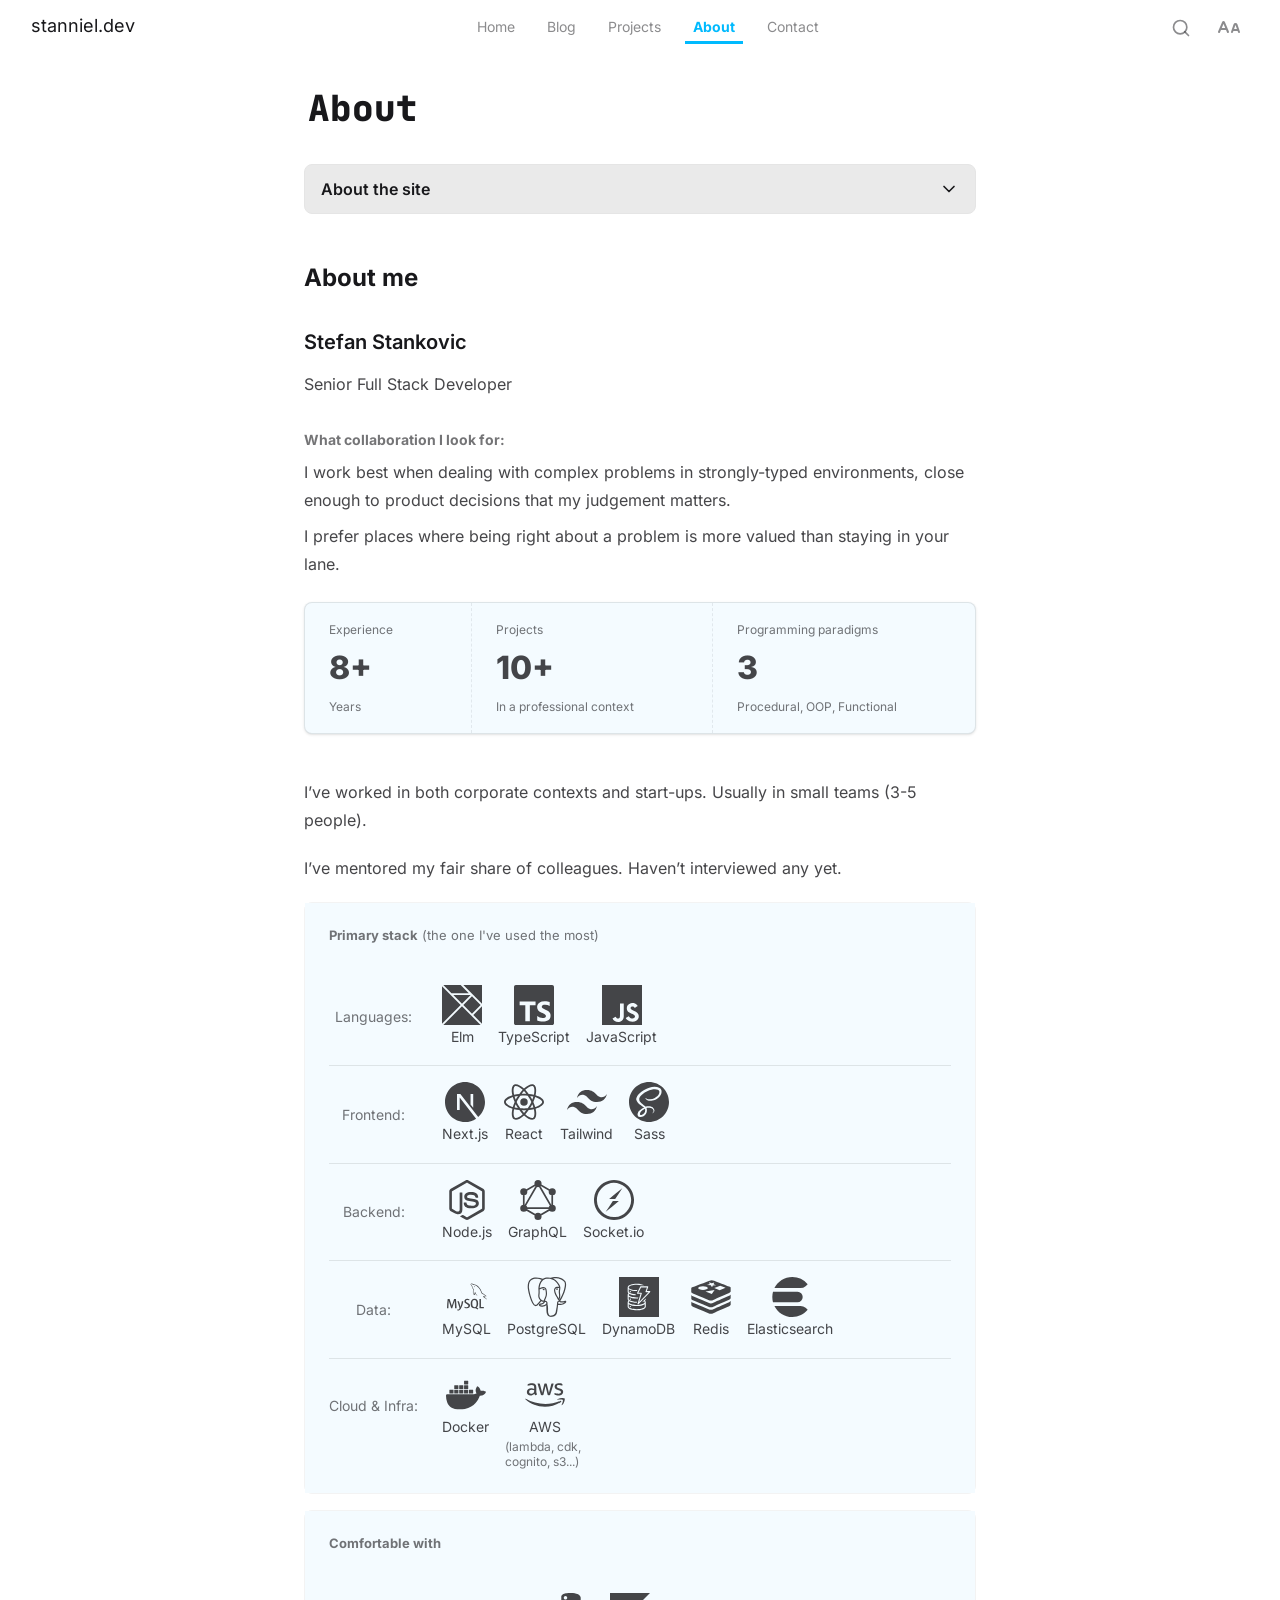
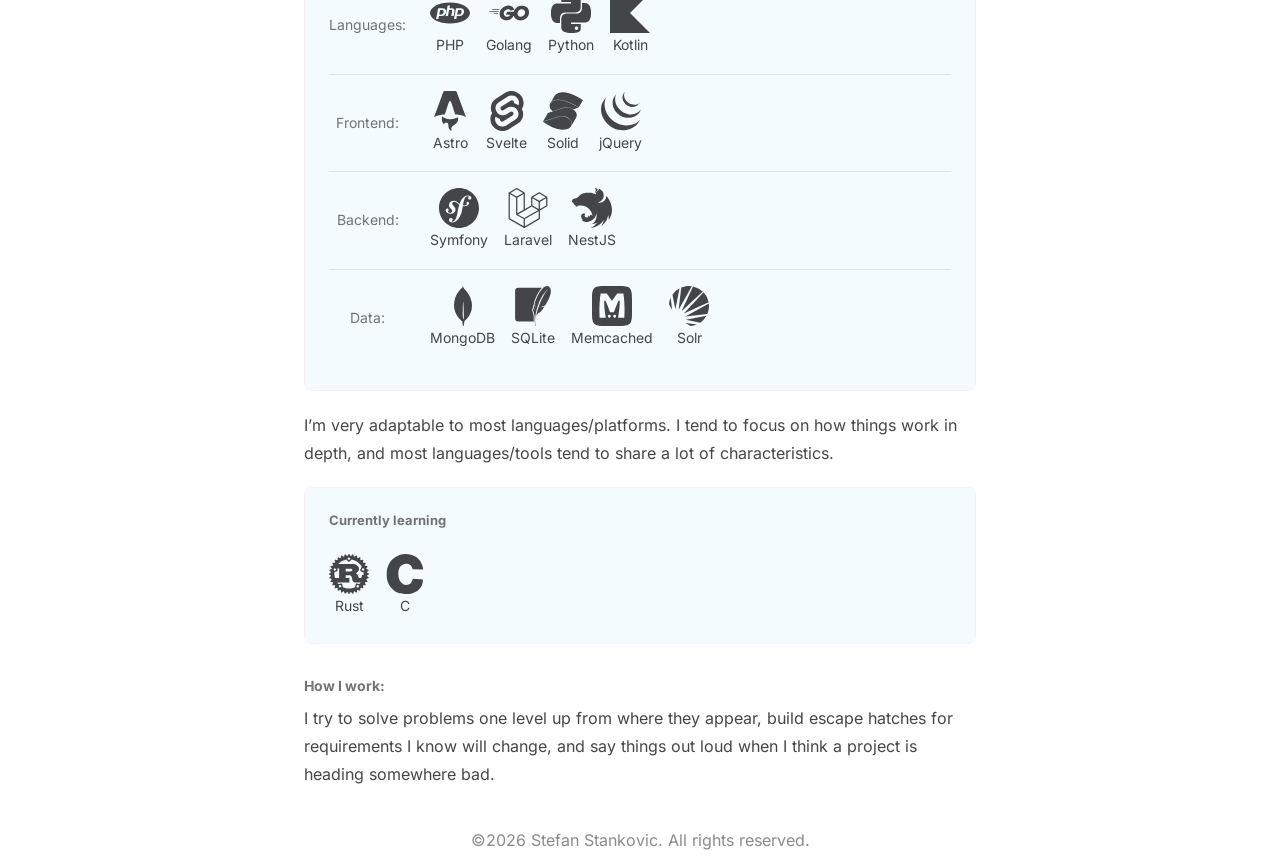
==== about/index.html @ 912ce3cb "v0.0.1" ====
<!DOCTYPE html><html lang="en" class="overflow-y-auto min-h-dvh scrollbar-gutter-both" data-astro-transition-scope="astro-tyfwoq7n-1"> <head><!-- Global Metadata --><meta charset="utf-8"><meta name="viewport" content="width=device-width,initial-scale=1"><link rel="icon" type="image/svg+xml" href="/favicon.svg"><link rel="icon" href="/favicon.ico"><link rel="sitemap" href="/sitemap-index.xml"><link rel="alternate" type="application/rss+xml" title="stanniel.dev" href="https://example.com/rss.xml"><meta name="generator" content="Astro v6.3.7"><!-- Fonts --><script data-astro-rerun>(function(){const ADAPTIVE_FONTS = {"atkinson":{"family":"Atkinson Hyperlegible Next Variable","url":"/fonts/atkinson-hyperlegible-next-latin-wght-normal.woff2","format":"woff2-variations","descriptors":{"weight":"200 800","style":"normal","display":"swap","sizeAdjust":"105%","unicodeRange":"U+0000-00FF,U+0131,U+0152-0153,U+02BB-02BC,U+02C6,U+02DA,U+02DC,U+0304,U+0308,U+0329,U+2000-206F,U+20AC,U+2122,U+2191,U+2193,U+2212,U+2215,U+FEFF,U+FFFD"}},"inter":{"family":"Inter Variable","url":"/fonts/inter-latin-wght-normal.woff2","format":"woff2-variations","descriptors":{"weight":"100 900","style":"normal","display":"swap","sizeAdjust":"100%","unicodeRange":"U+0000-00FF,U+0131,U+0152-0153,U+02BB-02BC,U+02C6,U+02DA,U+02DC,U+0304,U+0308,U+0329,U+2000-206F,U+20AC,U+2122,U+2191,U+2193,U+2212,U+2215,U+FEFF,U+FFFD"}}};

  /**
   * @type {import("../consts").FontManifest}
   */
  const fonts = ADAPTIVE_FONTS;

  (function () {
    const isDyslexic = localStorage.getItem("reader") === "a11y";
    const desiredFont = isDyslexic ? fonts.atkinson : fonts.inter;

    const link = document.createElement("link");
    link.rel = "preload";
    link.as = "font";
    link.type = "font/woff2";
    link.href = desiredFont.url;
    link.crossOrigin = "anonymous";

    const style = document.createElement("style");
    style.innerHTML = `
      @font-face {
        font-family: "${desiredFont.family}";
        src: url("${desiredFont.url}") format("${desiredFont.format}");
        font-weight: ${desiredFont.descriptors.weight};
        font-style: ${desiredFont.descriptors.style};
        font-display: ${desiredFont.descriptors.display};
        unicode-range: ${desiredFont.descriptors.unicodeRange};
        size-adjust: ${desiredFont.descriptors.sizeAdjust};
      }
    `;

    document.head.appendChild(link);
    document.head.appendChild(style);
  })();
})();</script><link rel="preload" href="/fonts/jetbrains-mono-latin-wght-normal.woff2" as="font" type="font/woff2" crossorigin><!-- Theme --><script data-astro-rerun>
  (function () {
    const savedTheme = localStorage.getItem("theme");
    if (savedTheme) {
      document.documentElement.setAttribute("data-theme", savedTheme);
    } else {
      document.documentElement.removeAttribute("data-theme");
    }
  })();
</script><!-- Canonical URL --><link rel="canonical" href="https://example.com/about/"><!-- Primary Meta Tags --><title>stanniel.dev</title><meta name="title" content="stanniel.dev"><meta name="description" content="A place to learn about the work of one developer, Stefan Stankovic"><!-- Open Graph / Facebook --><meta property="og:type" content="website"><meta property="og:url" content="https://example.com/about/"><meta property="og:title" content="stanniel.dev"><meta property="og:description" content="A place to learn about the work of one developer, Stefan Stankovic"><meta property="og:image" content="https://example.com/_astro/blog-placeholder-1.Bx0Zcyzv.jpg"><!-- Twitter --><meta property="twitter:card" content="summary_large_image"><meta property="twitter:url" content="https://example.com/about/"><meta property="twitter:title" content="stanniel.dev"><meta property="twitter:description" content="A place to learn about the work of one developer, Stefan Stankovic"><meta property="twitter:image" content="https://example.com/_astro/blog-placeholder-1.Bx0Zcyzv.jpg"><meta name="astro-view-transitions-enabled" content="true"><meta name="astro-view-transitions-fallback" content="animate"><script type="module" src="/_astro/ClientRouter.astro_astro_type_script_index_0_lang.CAqDO0tx.js"></script><link rel="stylesheet" href="/_astro/BaseLayout.BrAXF2BT.css">
<style>[data-astro-cid-bthjkdla][data-wrapper]{display:inline-block;position:relative;padding:calc(var(--spacing) * 1)}h1[data-astro-cid-bthjkdla]{width:calc(var(--chars) * 1ch);margin:0}[data-astro-cid-bthjkdla][data-overlay]{position:absolute;inset:0;background:var(--color-base-100);animation:reveal var(--duration) steps(var(--chars)) forwards}[data-astro-cid-bthjkdla][data-cursor]{position:absolute;left:0;top:0;height:100%;width:calc(100% / var(--chars));background:currentColor;animation:blink 1s step-end var(--duration) 3 both}@media(prefers-reduced-motion:reduce){[data-astro-cid-bthjkdla][data-overlay]{display:none}}@keyframes reveal{to{transform:translate(100%)}}@keyframes blink{0%{opacity:1}50%,to{opacity:0}}
</style><script type="module" src="/_astro/page.l0sNRNKZ.js"></script><style>[data-astro-transition-scope="astro-tyfwoq7n-1"] { view-transition-name: root; }@layer astro { ::view-transition-old(root) { animation: none; opacity: 0; mix-blend-mode: normal; }::view-transition-new(root) { animation: none; mix-blend-mode: normal; }::view-transition-group(root) { animation: none } }[data-astro-transition-fallback="old"] [data-astro-transition-scope="astro-tyfwoq7n-1"],
			[data-astro-transition-fallback="old"][data-astro-transition-scope="astro-tyfwoq7n-1"] { animation: none; mix-blend-mode: normal; }[data-astro-transition-fallback="new"] [data-astro-transition-scope="astro-tyfwoq7n-1"],
			[data-astro-transition-fallback="new"][data-astro-transition-scope="astro-tyfwoq7n-1"] { animation: none; mix-blend-mode: normal; }</style><style>[data-astro-transition-scope="astro-st455qfg-2"] { view-transition-name: astro-st455qfg-2; }@layer astro { [data-astro-transition=top]::view-transition-old(astro-st455qfg-2) { 
	animation-duration: 300ms;
	animation-timing-function: cubic-bezier(0.2, 0, 0, 1);
	animation-fill-mode: both;
	animation-name: slideOutBottom; }[data-astro-transition=top]::view-transition-new(astro-st455qfg-2) { 
	animation-duration: 300ms;
	animation-timing-function: cubic-bezier(0.2, 0, 0, 1);
	animation-fill-mode: both;
	animation-name: slideInTop; }[data-astro-transition=right]::view-transition-old(astro-st455qfg-2) { 
	animation-duration: 300ms;
	animation-timing-function: cubic-bezier(0.2, 0, 0, 1);
	animation-fill-mode: both;
	animation-name: slideOutLeft; }[data-astro-transition=right]::view-transition-new(astro-st455qfg-2) { 
	animation-duration: 300ms;
	animation-timing-function: cubic-bezier(0.2, 0, 0, 1);
	animation-fill-mode: both;
	animation-name: slideInRight; }[data-astro-transition=bottom]::view-transition-old(astro-st455qfg-2) { 
	animation-duration: 300ms;
	animation-timing-function: cubic-bezier(0.2, 0, 0, 1);
	animation-fill-mode: both;
	animation-name: slideOutTop; }[data-astro-transition=bottom]::view-transition-new(astro-st455qfg-2) { 
	animation-duration: 300ms;
	animation-timing-function: cubic-bezier(0.2, 0, 0, 1);
	animation-fill-mode: both;
	animation-name: slideInBottom; }[data-astro-transition=left]::view-transition-old(astro-st455qfg-2) { 
	animation-duration: 300ms;
	animation-timing-function: cubic-bezier(0.2, 0, 0, 1);
	animation-fill-mode: both;
	animation-name: slideOutRight; }[data-astro-transition=left]::view-transition-new(astro-st455qfg-2) { 
	animation-duration: 300ms;
	animation-timing-function: cubic-bezier(0.2, 0, 0, 1);
	animation-fill-mode: both;
	animation-name: slideInLeft; }[data-astro-transition=bottom-right]::view-transition-old(astro-st455qfg-2) { 
	animation-duration: 300ms;
	animation-timing-function: cubic-bezier(0.2, 0, 0, 1);
	animation-fill-mode: both;
	animation-name: slideOutTopLeft; }[data-astro-transition=bottom-right]::view-transition-new(astro-st455qfg-2) { 
	animation-duration: 300ms;
	animation-timing-function: cubic-bezier(0.2, 0, 0, 1);
	animation-fill-mode: both;
	animation-name: slideInBottomRight; }[data-astro-transition=bottom-left]::view-transition-old(astro-st455qfg-2) { 
	animation-duration: 300ms;
	animation-timing-function: cubic-bezier(0.2, 0, 0, 1);
	animation-fill-mode: both;
	animation-name: slideOutTopRight; }[data-astro-transition=bottom-left]::view-transition-new(astro-st455qfg-2) { 
	animation-duration: 300ms;
	animation-timing-function: cubic-bezier(0.2, 0, 0, 1);
	animation-fill-mode: both;
	animation-name: slideInBottomLeft; }[data-astro-transition=top-right]::view-transition-old(astro-st455qfg-2) { 
	animation-duration: 300ms;
	animation-timing-function: cubic-bezier(0.2, 0, 0, 1);
	animation-fill-mode: both;
	animation-name: slideOutBottomLeft; }[data-astro-transition=top-right]::view-transition-new(astro-st455qfg-2) { 
	animation-duration: 300ms;
	animation-timing-function: cubic-bezier(0.2, 0, 0, 1);
	animation-fill-mode: both;
	animation-name: slideInTopRight; }[data-astro-transition=top-left]::view-transition-old(astro-st455qfg-2) { 
	animation-duration: 300ms;
	animation-timing-function: cubic-bezier(0.2, 0, 0, 1);
	animation-fill-mode: both;
	animation-name: slideOutBottomRight; }[data-astro-transition=top-left]::view-transition-new(astro-st455qfg-2) { 
	animation-duration: 300ms;
	animation-timing-function: cubic-bezier(0.2, 0, 0, 1);
	animation-fill-mode: both;
	animation-name: slideInTopLeft; }::view-transition-old(astro-st455qfg-2) { 
	animation-duration: 300ms;
	animation-timing-function: cubic-bezier(0.2, 0, 0, 1);
	animation-fill-mode: both;
	animation-name: slideOutLeft; }::view-transition-new(astro-st455qfg-2) { 
	animation-duration: 300ms;
	animation-timing-function: cubic-bezier(0.2, 0, 0, 1);
	animation-fill-mode: both;
	animation-name: slideInRight; }[data-astro-transition=back]::view-transition-old(astro-st455qfg-2) { 
	animation-duration: 300ms;
	animation-timing-function: cubic-bezier(0.2, 0, 0, 1);
	animation-fill-mode: both;
	animation-name: slideOutRight; }[data-astro-transition=back]::view-transition-new(astro-st455qfg-2) { 
	animation-duration: 300ms;
	animation-timing-function: cubic-bezier(0.2, 0, 0, 1);
	animation-fill-mode: both;
	animation-name: slideInLeft; } }[data-astro-transition=top][data-astro-transition-fallback="old"] [data-astro-transition-scope="astro-st455qfg-2"],
			[data-astro-transition=top][data-astro-transition-fallback="old"][data-astro-transition-scope="astro-st455qfg-2"] { 
	animation-duration: 300ms;
	animation-timing-function: cubic-bezier(0.2, 0, 0, 1);
	animation-fill-mode: both;
	animation-name: slideOutBottom; }[data-astro-transition=top][data-astro-transition-fallback="new"] [data-astro-transition-scope="astro-st455qfg-2"],
			[data-astro-transition=top][data-astro-transition-fallback="new"][data-astro-transition-scope="astro-st455qfg-2"] { 
	animation-duration: 300ms;
	animation-timing-function: cubic-bezier(0.2, 0, 0, 1);
	animation-fill-mode: both;
	animation-name: slideInTop; }[data-astro-transition=right][data-astro-transition-fallback="old"] [data-astro-transition-scope="astro-st455qfg-2"],
			[data-astro-transition=right][data-astro-transition-fallback="old"][data-astro-transition-scope="astro-st455qfg-2"] { 
	animation-duration: 300ms;
	animation-timing-function: cubic-bezier(0.2, 0, 0, 1);
	animation-fill-mode: both;
	animation-name: slideOutLeft; }[data-astro-transition=right][data-astro-transition-fallback="new"] [data-astro-transition-scope="astro-st455qfg-2"],
			[data-astro-transition=right][data-astro-transition-fallback="new"][data-astro-transition-scope="astro-st455qfg-2"] { 
	animation-duration: 300ms;
	animation-timing-function: cubic-bezier(0.2, 0, 0, 1);
	animation-fill-mode: both;
	animation-name: slideInRight; }[data-astro-transition=bottom][data-astro-transition-fallback="old"] [data-astro-transition-scope="astro-st455qfg-2"],
			[data-astro-transition=bottom][data-astro-transition-fallback="old"][data-astro-transition-scope="astro-st455qfg-2"] { 
	animation-duration: 300ms;
	animation-timing-function: cubic-bezier(0.2, 0, 0, 1);
	animation-fill-mode: both;
	animation-name: slideOutTop; }[data-astro-transition=bottom][data-astro-transition-fallback="new"] [data-astro-transition-scope="astro-st455qfg-2"],
			[data-astro-transition=bottom][data-astro-transition-fallback="new"][data-astro-transition-scope="astro-st455qfg-2"] { 
	animation-duration: 300ms;
	animation-timing-function: cubic-bezier(0.2, 0, 0, 1);
	animation-fill-mode: both;
	animation-name: slideInBottom; }[data-astro-transition=left][data-astro-transition-fallback="old"] [data-astro-transition-scope="astro-st455qfg-2"],
			[data-astro-transition=left][data-astro-transition-fallback="old"][data-astro-transition-scope="astro-st455qfg-2"] { 
	animation-duration: 300ms;
	animation-timing-function: cubic-bezier(0.2, 0, 0, 1);
	animation-fill-mode: both;
	animation-name: slideOutRight; }[data-astro-transition=left][data-astro-transition-fallback="new"] [data-astro-transition-scope="astro-st455qfg-2"],
			[data-astro-transition=left][data-astro-transition-fallback="new"][data-astro-transition-scope="astro-st455qfg-2"] { 
	animation-duration: 300ms;
	animation-timing-function: cubic-bezier(0.2, 0, 0, 1);
	animation-fill-mode: both;
	animation-name: slideInLeft; }[data-astro-transition=bottom-right][data-astro-transition-fallback="old"] [data-astro-transition-scope="astro-st455qfg-2"],
			[data-astro-transition=bottom-right][data-astro-transition-fallback="old"][data-astro-transition-scope="astro-st455qfg-2"] { 
	animation-duration: 300ms;
	animation-timing-function: cubic-bezier(0.2, 0, 0, 1);
	animation-fill-mode: both;
	animation-name: slideOutTopLeft; }[data-astro-transition=bottom-right][data-astro-transition-fallback="new"] [data-astro-transition-scope="astro-st455qfg-2"],
			[data-astro-transition=bottom-right][data-astro-transition-fallback="new"][data-astro-transition-scope="astro-st455qfg-2"] { 
	animation-duration: 300ms;
	animation-timing-function: cubic-bezier(0.2, 0, 0, 1);
	animation-fill-mode: both;
	animation-name: slideInBottomRight; }[data-astro-transition=bottom-left][data-astro-transition-fallback="old"] [data-astro-transition-scope="astro-st455qfg-2"],
			[data-astro-transition=bottom-left][data-astro-transition-fallback="old"][data-astro-transition-scope="astro-st455qfg-2"] { 
	animation-duration: 300ms;
	animation-timing-function: cubic-bezier(0.2, 0, 0, 1);
	animation-fill-mode: both;
	animation-name: slideOutTopRight; }[data-astro-transition=bottom-left][data-astro-transition-fallback="new"] [data-astro-transition-scope="astro-st455qfg-2"],
			[data-astro-transition=bottom-left][data-astro-transition-fallback="new"][data-astro-transition-scope="astro-st455qfg-2"] { 
	animation-duration: 300ms;
	animation-timing-function: cubic-bezier(0.2, 0, 0, 1);
	animation-fill-mode: both;
	animation-name: slideInBottomLeft; }[data-astro-transition=top-right][data-astro-transition-fallback="old"] [data-astro-transition-scope="astro-st455qfg-2"],
			[data-astro-transition=top-right][data-astro-transition-fallback="old"][data-astro-transition-scope="astro-st455qfg-2"] { 
	animation-duration: 300ms;
	animation-timing-function: cubic-bezier(0.2, 0, 0, 1);
	animation-fill-mode: both;
	animation-name: slideOutBottomLeft; }[data-astro-transition=top-right][data-astro-transition-fallback="new"] [data-astro-transition-scope="astro-st455qfg-2"],
			[data-astro-transition=top-right][data-astro-transition-fallback="new"][data-astro-transition-scope="astro-st455qfg-2"] { 
	animation-duration: 300ms;
	animation-timing-function: cubic-bezier(0.2, 0, 0, 1);
	animation-fill-mode: both;
	animation-name: slideInTopRight; }[data-astro-transition=top-left][data-astro-transition-fallback="old"] [data-astro-transition-scope="astro-st455qfg-2"],
			[data-astro-transition=top-left][data-astro-transition-fallback="old"][data-astro-transition-scope="astro-st455qfg-2"] { 
	animation-duration: 300ms;
	animation-timing-function: cubic-bezier(0.2, 0, 0, 1);
	animation-fill-mode: both;
	animation-name: slideOutBottomRight; }[data-astro-transition=top-left][data-astro-transition-fallback="new"] [data-astro-transition-scope="astro-st455qfg-2"],
			[data-astro-transition=top-left][data-astro-transition-fallback="new"][data-astro-transition-scope="astro-st455qfg-2"] { 
	animation-duration: 300ms;
	animation-timing-function: cubic-bezier(0.2, 0, 0, 1);
	animation-fill-mode: both;
	animation-name: slideInTopLeft; }[data-astro-transition-fallback="old"] [data-astro-transition-scope="astro-st455qfg-2"],
			[data-astro-transition-fallback="old"][data-astro-transition-scope="astro-st455qfg-2"] { 
	animation-duration: 300ms;
	animation-timing-function: cubic-bezier(0.2, 0, 0, 1);
	animation-fill-mode: both;
	animation-name: slideOutLeft; }[data-astro-transition-fallback="new"] [data-astro-transition-scope="astro-st455qfg-2"],
			[data-astro-transition-fallback="new"][data-astro-transition-scope="astro-st455qfg-2"] { 
	animation-duration: 300ms;
	animation-timing-function: cubic-bezier(0.2, 0, 0, 1);
	animation-fill-mode: both;
	animation-name: slideInRight; }[data-astro-transition=back][data-astro-transition-fallback="old"] [data-astro-transition-scope="astro-st455qfg-2"],
			[data-astro-transition=back][data-astro-transition-fallback="old"][data-astro-transition-scope="astro-st455qfg-2"] { 
	animation-duration: 300ms;
	animation-timing-function: cubic-bezier(0.2, 0, 0, 1);
	animation-fill-mode: both;
	animation-name: slideOutRight; }[data-astro-transition=back][data-astro-transition-fallback="new"] [data-astro-transition-scope="astro-st455qfg-2"],
			[data-astro-transition=back][data-astro-transition-fallback="new"][data-astro-transition-scope="astro-st455qfg-2"] { 
	animation-duration: 300ms;
	animation-timing-function: cubic-bezier(0.2, 0, 0, 1);
	animation-fill-mode: both;
	animation-name: slideInLeft; }</style><style>[data-astro-transition-scope="astro-sqkhhdtl-3"] { view-transition-name: nav-underline; }@layer astro { ::view-transition-old(nav-underline) { 
	animation-duration: 180ms;
	animation-timing-function: cubic-bezier(0.76, 0, 0.24, 1);
	animation-fill-mode: both;
	animation-name: astroFadeOut; }::view-transition-new(nav-underline) { 
	animation-duration: 180ms;
	animation-timing-function: cubic-bezier(0.76, 0, 0.24, 1);
	animation-fill-mode: both;
	animation-name: astroFadeIn; }[data-astro-transition=back]::view-transition-old(nav-underline) { 
	animation-duration: 180ms;
	animation-timing-function: cubic-bezier(0.76, 0, 0.24, 1);
	animation-fill-mode: both;
	animation-name: astroFadeOut; }[data-astro-transition=back]::view-transition-new(nav-underline) { 
	animation-duration: 180ms;
	animation-timing-function: cubic-bezier(0.76, 0, 0.24, 1);
	animation-fill-mode: both;
	animation-name: astroFadeIn; } }[data-astro-transition-fallback="old"] [data-astro-transition-scope="astro-sqkhhdtl-3"],
			[data-astro-transition-fallback="old"][data-astro-transition-scope="astro-sqkhhdtl-3"] { 
	animation-duration: 180ms;
	animation-timing-function: cubic-bezier(0.76, 0, 0.24, 1);
	animation-fill-mode: both;
	animation-name: astroFadeOut; }[data-astro-transition-fallback="new"] [data-astro-transition-scope="astro-sqkhhdtl-3"],
			[data-astro-transition-fallback="new"][data-astro-transition-scope="astro-sqkhhdtl-3"] { 
	animation-duration: 180ms;
	animation-timing-function: cubic-bezier(0.76, 0, 0.24, 1);
	animation-fill-mode: both;
	animation-name: astroFadeIn; }[data-astro-transition=back][data-astro-transition-fallback="old"] [data-astro-transition-scope="astro-sqkhhdtl-3"],
			[data-astro-transition=back][data-astro-transition-fallback="old"][data-astro-transition-scope="astro-sqkhhdtl-3"] { 
	animation-duration: 180ms;
	animation-timing-function: cubic-bezier(0.76, 0, 0.24, 1);
	animation-fill-mode: both;
	animation-name: astroFadeOut; }[data-astro-transition=back][data-astro-transition-fallback="new"] [data-astro-transition-scope="astro-sqkhhdtl-3"],
			[data-astro-transition=back][data-astro-transition-fallback="new"][data-astro-transition-scope="astro-sqkhhdtl-3"] { 
	animation-duration: 180ms;
	animation-timing-function: cubic-bezier(0.76, 0, 0.24, 1);
	animation-fill-mode: both;
	animation-name: astroFadeIn; }</style></head> <body class="min-h-dvh [--header-height:--spacing(13)] [--footer-height:--spacing(12)]"> <header id="main-header" class="h-(--header-height) sticky z-10 top-0 sm:px-4 sm:py-2 flex items-center justify-between gap-4 bg-base-100 group"> <a class="hidden sm:block focus-visible:outline-2 focus-visible:outline-current" href="/"> <h2 class="text-lg">stanniel.dev</h2> </a> <nav class="grid grid-cols-5 grid-rows-[repeat(2,minmax(0,auto))] md:flex gap-1 md:gap-4"> <a href="/" class="relative hover:text-base-content py-1 md:p-2 focus-visible:outline-2 outline-current outline-offset-4 grid grid-rows-subgrid grid-cols-1 row-span-2 text-center text-xs leading-2.75 sm:text-sm text-base-content/50"> <svg width="1em" height="1em" class="size-5 md:hidden self-center-safe justify-self-center-safe" data-icon="lucide:house">   <symbol id="ai:lucide:house" viewBox="0 0 24 24"><g fill="none" stroke="currentColor" stroke-linecap="round" stroke-linejoin="round" stroke-width="2"><path d="M15 21v-8a1 1 0 0 0-1-1h-4a1 1 0 0 0-1 1v8"/><path d="M3 10a2 2 0 0 1 .709-1.528l7-6a2 2 0 0 1 2.582 0l7 6A2 2 0 0 1 21 10v9a2 2 0 0 1-2 2H5a2 2 0 0 1-2-2z"/></g></symbol><use href="#ai:lucide:house"></use>  </svg> <span>Home</span>  <div data-key="gh" slot="after-link" class="absolute top-full min-w-full w-max pt-1 z-20 text-base-content pointer-events-none hidden group-data-[keybinds-filter='']:block group-data-[keybinds-filter^='g']:block"> <kbd class="kbd">g</kbd><kbd class="kbd">h</kbd> </div> </a><a href="/blog" class="relative hover:text-base-content py-1 md:p-2 focus-visible:outline-2 outline-current outline-offset-4 grid grid-rows-subgrid grid-cols-1 row-span-2 text-center text-xs leading-2.75 sm:text-sm text-base-content/50"> <svg width="1em" height="1em" class="size-5 md:hidden self-center-safe justify-self-center-safe" data-icon="lucide:newspaper">   <symbol id="ai:lucide:newspaper" viewBox="0 0 24 24"><g fill="none" stroke="currentColor" stroke-linecap="round" stroke-linejoin="round" stroke-width="2"><path d="M15 18h-5m8-4h-8m-6 8h16a2 2 0 0 0 2-2V4a2 2 0 0 0-2-2H8a2 2 0 0 0-2 2v16a2 2 0 0 1-4 0v-9a2 2 0 0 1 2-2h2"/><rect width="8" height="4" x="10" y="6" rx="1"/></g></symbol><use href="#ai:lucide:newspaper"></use>  </svg> <span>Blog</span>  <div data-key="gb" slot="after-link" class="absolute top-full min-w-full w-max pt-1 z-20 text-base-content pointer-events-none hidden group-data-[keybinds-filter='']:block group-data-[keybinds-filter^='g']:block"> <kbd class="kbd">g</kbd><kbd class="kbd">b</kbd> </div> </a><a href="/projects" class="relative hover:text-base-content py-1 md:p-2 focus-visible:outline-2 outline-current outline-offset-4 grid grid-rows-subgrid grid-cols-1 row-span-2 text-center text-xs leading-2.75 sm:text-sm text-base-content/50"> <svg width="1em" height="1em" class="size-5 md:hidden self-center-safe justify-self-center-safe" data-icon="lucide:book-text">   <symbol id="ai:lucide:book-text" viewBox="0 0 24 24"><path fill="none" stroke="currentColor" stroke-linecap="round" stroke-linejoin="round" stroke-width="2" d="M4 19.5v-15A2.5 2.5 0 0 1 6.5 2H19a1 1 0 0 1 1 1v18a1 1 0 0 1-1 1H6.5a1 1 0 0 1 0-5H20M8 11h8M8 7h6"/></symbol><use href="#ai:lucide:book-text"></use>  </svg> <span>Projects</span>  <div data-key="gp" slot="after-link" class="absolute top-full min-w-full w-max pt-1 z-20 text-base-content pointer-events-none hidden group-data-[keybinds-filter='']:block group-data-[keybinds-filter^='g']:block"> <kbd class="kbd">g</kbd><kbd class="kbd">p</kbd> </div> </a><a href="/about" aria-current="page" class="relative hover:text-base-content py-1 md:p-2 focus-visible:outline-2 outline-current outline-offset-4 grid grid-rows-subgrid grid-cols-1 row-span-2 text-center text-xs leading-2.75 sm:text-sm text-info font-extrabold sm:font-bold pointer-events-none cursor-default"> <svg width="1em" height="1em" class="size-5 md:hidden self-center-safe justify-self-center-safe" data-icon="lucide:info">   <symbol id="ai:lucide:info" viewBox="0 0 24 24"><g fill="none" stroke="currentColor" stroke-linecap="round" stroke-linejoin="round" stroke-width="2"><circle cx="12" cy="12" r="10"/><path d="M12 16v-4m0-4h.01"/></g></symbol><use href="#ai:lucide:info"></use>  </svg> <span>About</span> <span class="absolute md:w-full md:h-0.75 -bottom-1 left-0 bg-current" data-astro-transition-scope="astro-sqkhhdtl-3"></span> <div data-key="ga" slot="after-link" class="absolute top-full min-w-full w-max pt-1 z-20 text-base-content pointer-events-none hidden group-data-[keybinds-filter='']:block group-data-[keybinds-filter^='g']:block"> <kbd class="kbd">g</kbd><kbd class="kbd">a</kbd> </div> </a><a href="/contact" class="relative hover:text-base-content py-1 md:p-2 focus-visible:outline-2 outline-current outline-offset-4 grid grid-rows-subgrid grid-cols-1 row-span-2 text-center text-xs leading-2.75 sm:text-sm text-base-content/50"> <svg width="1em" height="1em" class="size-5 md:hidden self-center-safe justify-self-center-safe" data-icon="lucide:messages-square">   <symbol id="ai:lucide:messages-square" viewBox="0 0 24 24"><path fill="none" stroke="currentColor" stroke-linecap="round" stroke-linejoin="round" stroke-width="2" d="M16 10a2 2 0 0 1-2 2H6.828a2 2 0 0 0-1.414.586l-2.202 2.202A.71.71 0 0 1 2 14.286V4a2 2 0 0 1 2-2h10a2 2 0 0 1 2 2zm4-1a2 2 0 0 1 2 2v10.286a.71.71 0 0 1-1.212.502l-2.202-2.202A2 2 0 0 0 17.172 19H10a2 2 0 0 1-2-2v-1"/></symbol><use href="#ai:lucide:messages-square"></use>  </svg> <span>Contact</span>  <div data-key="gc" slot="after-link" class="absolute top-full min-w-full w-max pt-1 z-20 text-base-content pointer-events-none hidden group-data-[keybinds-filter='']:block group-data-[keybinds-filter^='g']:block"> <kbd class="kbd">g</kbd><kbd class="kbd">c</kbd> </div> </a> </nav> <div class="flex gap-2 justify-end h-full"> <div class="flex gap-4 h-full"> <button class="relative btn btn-ghost btn-circle text-base-content/50 hover:text-base-content focus-visible:outline-2 focus-visible:outline-current" id="search-dialog-trigger"> <svg width="1em" height="1em" class="size-5" data-icon="lucide:search">   <symbol id="ai:lucide:search" viewBox="0 0 24 24"><g fill="none" stroke="currentColor" stroke-linecap="round" stroke-linejoin="round" stroke-width="2"><path d="m21 21l-4.34-4.34"/><circle cx="11" cy="11" r="8"/></g></symbol><use href="#ai:lucide:search"></use>  </svg> <div data-key="/" class="absolute top-full w-full z-20 text-base-content pointer-events-none hidden group-data-[keybinds-filter='']:block"> <kbd class="kbd">/</kbd> </div> </button> <dialog closedby="any" id="search-dialog" class="m-4 mx-auto w-[min(100dvw,--spacing(128))] backdrop:bg-gray-950/40 shadow-2xl border border-base-300 bg-base-100 rounded-2xl"> <div data-search class="group/search"> <div class="p-4 max-h-dvh sm:max-h-[50dvh] astro-vkceynjc" data-astro-cid-vkceynjc> <label data-search-bar class="input w-full focus-within:outline-offset-0 outline-current" data-astro-cid-vkceynjc> <svg width="1em" height="1em" viewBox="0 0 24 24" class="size-5" data-astro-cid-vkceynjc="true" data-icon="lucide:search">   <use href="#ai:lucide:search"></use>  </svg> <input type="search" name="search" data-search-input class="grow" placeholder="Search" autocomplete="off" autocorrect="off" autocapitalize="off" spellcheck="false" data-search-input data-astro-cid-vkceynjc> </label> </div> <template data-search-result-template> <li> <a href="#" class="block p-4 hover:bg-base-content/7 focus-visible:bg-base-content/7 focus-visible:outline-2 focus-visible:-outline-offset-4"> <span class="block text-sm font-semibold" data-search-result-title></span> <span data-search-result-excerpt></span> </a> </li> </template> <ul data-search-results class="peer text-xs text-base-content/70 max-h-full overflow-auto scrollbar-gutter-both"></ul> <div class="p-4 flex gap-3 group pointer-coarse:hidden"> <div class="flex gap-1"> <kbd class="kbd kbd-xs">Esc</kbd> <span class="text-base-content/50 text-xs">  <span class="relative"> <span class="visible opacity-100 not-group-has-[input:placeholder-shown]/search:invisible not-group-has-[input:placeholder-shown]/search:opacity-0">close</span> <span class="absolute inset-0 invisible opacity-0 not-group-has-[input:placeholder-shown]/search:visible not-group-has-[input:placeholder-shown]/search:opacity-100">clear</span> </span>  </span> </div> <div class="flex gap-1 invisible opacity-0 transition-[visibility,opacity] group-peer-focus-within:visible group-peer-focus-within:opacity-100 group-peer-has-[li_a]:visible group-peer-has-[li_a]:opacity-100"> <kbd class="kbd kbd-xs">↑↓</kbd> <span class="text-base-content/50 text-xs"> navigate </span> </div> <div class="flex gap-1 invisible opacity-0 transition-[visibility,opacity] group-peer-focus-within:visible group-peer-focus-within:opacity-100"> <kbd class="kbd kbd-xs">↵</kbd> <span class="text-base-content/50 text-xs"> select </span> </div> <div class="flex gap-1 invisible opacity-0 transition-[visibility,opacity] group-peer-focus-within:visible group-peer-focus-within:opacity-100"> <kbd class="kbd kbd-xs">/</kbd> <span class="text-base-content/50 text-xs"> search </span> </div> </div> </div> <script type="module" src="/_astro/Search.astro_astro_type_script_index_0_lang.DtZwGGDO.js"></script> </dialog> </div> <div class="flex gap-4 [anchor-name:--settings-anchor]"> <button id="reader-settings-dialog-trigger" class="relative btn btn-ghost btn-circle text-base-content/50 hover:text-base-content focus-visible:outline-2 focus-visible:outline-current"> <svg width="1em" height="1em" class="size-6" data-icon="lucide:a-large-small">   <symbol id="ai:lucide:a-large-small" viewBox="0 0 24 24"><path fill="none" stroke="currentColor" stroke-linecap="round" stroke-linejoin="round" stroke-width="2" d="m15 16l2.536-7.328a1.02 1.02 1 0 1 1.928 0L22 16m-6.303-2h5.606M2 16l4.039-9.69a.5.5 0 0 1 .923 0L11 16m-7.696-3h6.392"/></symbol><use href="#ai:lucide:a-large-small"></use>  </svg> <div data-key="o" class="absolute top-full w-full z-20 text-base-content pointer-events-none hidden group-data-[keybinds-filter='']:block"> <kbd class="kbd">o</kbd> </div> </button> <dialog id="reader-settings-dialog" class="m-0 inset-auto [position-anchor:--settings-anchor] top-[anchor(bottom)] right-[anchor(right)] p-6 shadow-2xl border border-base-300 bg-base-100 rounded-2xl w-72"> <h3 class="text-xs font-bold uppercase tracking-widest opacity-50 mb-4">
Appearance
</h3> <div class="flex flex-col gap-2"> <p class="label">Color Palette</p> <select name="theme" class="select select-md select-accent" data-choose-theme> <option value="system">System Default</option> <option value="light">Default Light</option> <option value="dark">Default Dark</option> <option value="cupcake">Soft (Cupcake)</option> <option value="nord">Nordic Blue</option> <option value="retro">Retro Serif</option> </select> </div> <div class="divider"></div> <div class="flex flex-col gap-2"> <label class="label cursor-pointer flex gap-8"> <span class="label-text font-medium text-base">Accessibility Mode</span> <input type="checkbox" id="reader-toggle" class="toggle toggle-accent"> </label> <p class="text-xs opacity-60 mt-1 leading-tight">
Switches to Atkinson Hyperlegible and increases spacing.
</p> </div> </dialog> <script type="module">const d={atkinson:{family:"Atkinson Hyperlegible Next Variable",url:"/fonts/atkinson-hyperlegible-next-latin-wght-normal.woff2",format:"woff2-variations",descriptors:{weight:"200 800",style:"normal",display:"swap",sizeAdjust:"105%",unicodeRange:"U+0000-00FF,U+0131,U+0152-0153,U+02BB-02BC,U+02C6,U+02DA,U+02DC,U+0304,U+0308,U+0329,U+2000-206F,U+20AC,U+2122,U+2191,U+2193,U+2212,U+2215,U+FEFF,U+FFFD"}},inter:{family:"Inter Variable",url:"/fonts/inter-latin-wght-normal.woff2",format:"woff2-variations",descriptors:{weight:"100 900",style:"normal",display:"swap",sizeAdjust:"100%",unicodeRange:"U+0000-00FF,U+0131,U+0152-0153,U+02BB-02BC,U+02C6,U+02DA,U+02DC,U+0304,U+0308,U+0329,U+2000-206F,U+20AC,U+2122,U+2191,U+2193,U+2212,U+2215,U+FEFF,U+FFFD"}}},s=t=>{const e=d[t];if(Array.from(document.fonts).some(a=>a.family===e.family&&a.status==="loaded"))return;new FontFace(e.family,`url("${e.url}") format("${e.format}")`,e.descriptors).load().then(a=>document.fonts.add(a))},l=()=>{const t=document.documentElement,e=document.querySelector("[data-choose-theme]"),o=document.querySelector("#reader-toggle"),n=localStorage.getItem("theme"),a=localStorage.getItem("reader")||"default";e&&(e.value=n||"system",e.addEventListener("change",function(){const r=this.value;r!=="system"?(t.setAttribute("data-theme",r),localStorage.setItem("theme",r)):(t.removeAttribute("data-theme"),localStorage.removeItem("theme"))})),o&&(o.checked=a==="a11y",o.addEventListener("change",function(){this.checked?(s("atkinson"),t.setAttribute("data-reader","a11y"),localStorage.setItem("reader","a11y")):(s("inter"),t.removeAttribute("data-reader"),localStorage.removeItem("reader"))}))};document.addEventListener("astro:page-load",()=>{l()});</script> </div> </div>    </header> <script type="module" src="/_astro/Header.astro_astro_type_script_index_0_lang.DpuNeRDv.js"></script> <main class="min-h-[calc(100dvh-var(--header-height,0)-var(--footer-height,0))]" data-astro-transition-scope="astro-st455qfg-2">  <div class="prose prose-custom max-w-none flex flex-col items-center px-6"> <article class="relative max-w-2xl w-full mx-auto py-8" data-pagefind-body> <div data-wrapper style="--chars:5;--duration:0.5s" class="astro-bthjkdla" data-astro-cid-bthjkdla> <h1 class="font-mono whitespace-nowrap" data-astro-cid-bthjkdla> About </h1> <div data-overlay data-astro-cid-bthjkdla> <div data-cursor data-astro-cid-bthjkdla></div> </div> </div> <div class="pt-8"> <section>
<div data-collapse class="alert alert-soft text-base flex flex-col items-stretch gap-0 p-0"> <label class="flex items-center justify-between rounded-lg font-semibold w-full cursor-pointer px-4 py-3 select-none peer focus-within:outline-2 focus-within:outline-current focus-within:outline-offset-2">About the site <input type="checkbox" class="sr-only peer"> <svg width="1em" height="1em" class="size-5 transition-transform peer-checked:rotate-180 shrink-0" data-icon="lucide:chevron-down">   <symbol id="ai:lucide:chevron-down" viewBox="0 0 24 24"><path fill="none" stroke="currentColor" stroke-linecap="round" stroke-linejoin="round" stroke-width="2" d="m6 9l6 6l6-6"/></symbol><use href="#ai:lucide:chevron-down"></use>  </svg> </label> <div class="transition-[grid-template-rows,visibility] grid grid-rows-[0fr] invisible peer-has-checked:grid-rows-[1fr] peer-has-checked:visible"> <div class="overflow-clip min-h-0 px-8"> <p>This static site was made using:</p><ul>
<li><a href="https://astro.build/">Astro</a> - the framework / <a href="https://en.wikipedia.org/wiki/Static_site_generator">SSG</a></li>
<li><a href="https://tailwindcss.com/">TailwindCSS</a> - the style system</li>
<li><a href="https://daisyui.com/">DaisyUI</a> - the themes and some components</li>
<li><a href="https://mdxjs.com/">MDX</a> - markdown that allows custom elements within</li>
<li><a href="https://expressive-code.com/">Expressive Code</a> - code block styles and extra features</li>
<li><a href="https://pagefind.app/">pagefind</a> - site search</li>
<li><a href="https://www.typescriptlang.org/">TypeScript</a></li>
</ul><p>Everything else:</p><ul>
<li>multi-animation sequence on the home page with skip/replay</li>
<li>blog scroll progress bar</li>
<li>table of contents with highlights of currently visible sections</li>
<li>reading options (theme switcher + font switch)</li>
<li>keybinds</li>
</ul><p>is hand made.</p> </div> </div> </div>
</section><section id="about-me"><h2>About me</h2>
</section><section id="stefan-stankovic"><h3>Stefan Stankovic</h3>
<p>Senior Full Stack Developer</p>
<div class="not-prose mt-8 flex flex-col gap-2"><span class="text-sm text-base-content/60 font-bold"><p>What collaboration I look for:</p></span><span><p>I work best when dealing with complex problems in strongly-typed
environments, close enough to product decisions that my judgement
matters.</p></span><span><p>I prefer places where being right about a problem is more valued
than staying in your lane.</p></span></div>
<div class="not-prose stats stats-vertical sm:stats-horizontal shadow border border-base-content/10 w-full my-6 bg-[color-mix(in_oklab,var(--color-info)_6%,var(--color-base-100))]"> <div class="stat"> <div class="stat-figure text-secondary"></div> <div class="stat-title">Experience</div> <div class="stat-value">8+</div> <div class="stat-desc">Years</div> </div> <div class="stat"> <div class="stat-figure text-secondary"></div> <div class="stat-title">Projects</div> <div class="stat-value">10+</div> <div class="stat-desc">In a professional context</div> </div> <div class="stat"> <div class="stat-figure text-secondary"></div> <div class="stat-title">Programming paradigms</div> <div class="stat-value">3</div> <div class="stat-desc">Procedural, OOP, Functional</div> </div> </div>
<p>I’ve worked in both corporate contexts and start-ups. Usually in small teams (3-5 people).</p>
<p>I’ve mentored my fair share of colleagues. Haven’t interviewed any yet.</p>
<div class="not-prose card border border-base-content/5 my-4"> <div class="card-body gap-2 sm:gap-6 fill-current bg-[color-mix(in_oklab,var(--color-info)_6%,var(--color-base-100))]"> <span class="[font-size:--spacing(3.25)] leading-snug text-base-content/60"> <strong>Primary stack</strong> (the one I've used the most)
</span> <div class="grid grid-cols-[auto_1fr] place-items-center divide-y divide-base-content/10"> <div class="flex flex-col w-full sm:grid sm:grid-cols-subgrid col-span-full sm:place-items-center py-4 sm:gap-6"> <span class="text-xs sm:text-sm text-base-content/60 pb-4 sm:pb-0">Languages:</span> <div class="flex flex-wrap w-full gap-4"> <div class="flex flex-col items-center justify-center"> <svg class="size-7 sm:size-10" role="img" viewBox="0 0 24 24" xmlns="http://www.w3.org/2000/svg"> <title>Elm</title> <path d="M23.986 12.806V23.2l-5.197-5.197zM6.796 6.01H17.19l-5.197 5.197zm9.275-1.12H5.677L.8.015h10.394zm7.116 7.117L17.99 6.81l-5.197 5.197 5.197 5.197zm.813-.813L12.806 0H24zM0 23.2V.813l11.194 11.194zm23.187.8H.8l11.193-11.194Z"></path> </svg> <span>Elm</span> </div> <div class="flex flex-col items-center justify-center"> <svg class="size-7 sm:size-10" role="img" viewBox="0 0 24 24" xmlns="http://www.w3.org/2000/svg"> <title>TypeScript</title> <path d="M1.125 0C.502 0 0 .502 0 1.125v21.75C0 23.498.502 24 1.125 24h21.75c.623 0 1.125-.502 1.125-1.125V1.125C24 .502 23.498 0 22.875 0zm17.363 9.75c.612 0 1.154.037 1.627.111a6.38 6.38 0 0 1 1.306.34v2.458a3.95 3.95 0 0 0-.643-.361 5.093 5.093 0 0 0-.717-.26 5.453 5.453 0 0 0-1.426-.2c-.3 0-.573.028-.819.086a2.1 2.1 0 0 0-.623.242c-.17.104-.3.229-.393.374a.888.888 0 0 0-.14.49c0 .196.053.373.156.529.104.156.252.304.443.444s.423.276.696.41c.273.135.582.274.926.416.47.197.892.407 1.266.628.374.222.695.473.963.753.268.279.472.598.614.957.142.359.214.776.214 1.253 0 .657-.125 1.21-.373 1.656a3.033 3.033 0 0 1-1.012 1.085 4.38 4.38 0 0 1-1.487.596c-.566.12-1.163.18-1.79.18a9.916 9.916 0 0 1-1.84-.164 5.544 5.544 0 0 1-1.512-.493v-2.63a5.033 5.033 0 0 0 3.237 1.2c.333 0 .624-.03.872-.09.249-.06.456-.144.623-.25.166-.108.29-.234.373-.38a1.023 1.023 0 0 0-.074-1.089 2.12 2.12 0 0 0-.537-.5 5.597 5.597 0 0 0-.807-.444 27.72 27.72 0 0 0-1.007-.436c-.918-.383-1.602-.852-2.053-1.405-.45-.553-.676-1.222-.676-2.005 0-.614.123-1.141.369-1.582.246-.441.58-.804 1.004-1.089a4.494 4.494 0 0 1 1.47-.629 7.536 7.536 0 0 1 1.77-.201zm-15.113.188h9.563v2.166H9.506v9.646H6.789v-9.646H3.375z"></path> </svg>
TypeScript
</div> <div class="flex flex-col items-center justify-center"> <svg class="size-7 sm:size-10" role="img" viewBox="0 0 24 24" xmlns="http://www.w3.org/2000/svg"> <title>JavaScript</title> <path d="M0 0h24v24H0V0zm22.034 18.276c-.175-1.095-.888-2.015-3.003-2.873-.736-.345-1.554-.585-1.797-1.14-.091-.33-.105-.51-.046-.705.15-.646.915-.84 1.515-.66.39.12.75.42.976.9 1.034-.676 1.034-.676 1.755-1.125-.27-.42-.404-.601-.586-.78-.63-.705-1.469-1.065-2.834-1.034l-.705.089c-.676.165-1.32.525-1.71 1.005-1.14 1.291-.811 3.541.569 4.471 1.365 1.02 3.361 1.244 3.616 2.205.24 1.17-.87 1.545-1.966 1.41-.811-.18-1.26-.586-1.755-1.336l-1.83 1.051c.21.48.45.689.81 1.109 1.74 1.756 6.09 1.666 6.871-1.004.029-.09.24-.705.074-1.65l.046.067zm-8.983-7.245h-2.248c0 1.938-.009 3.864-.009 5.805 0 1.232.063 2.363-.138 2.711-.33.689-1.18.601-1.566.48-.396-.196-.597-.466-.83-.855-.063-.105-.11-.196-.127-.196l-1.825 1.125c.305.63.75 1.172 1.324 1.517.855.51 2.004.675 3.207.405.783-.226 1.458-.691 1.811-1.411.51-.93.402-2.07.397-3.346.012-2.054 0-4.109 0-6.179l.004-.056z"></path> </svg>
JavaScript
</div> </div> </div> <div class="flex flex-col w-full sm:grid sm:grid-cols-subgrid col-span-full sm:place-items-center py-4 sm:gap-6"> <span class="max-w-[10ch] text-xs sm:text-sm text-base-content/60 pb-4 sm:pb-0">
Frontend:
</span> <div class="flex flex-wrap w-full gap-4"> <div class="flex flex-col items-center justify-center"> <svg class="size-7 sm:size-10" role="img" viewBox="0 0 24 24" xmlns="http://www.w3.org/2000/svg"> <title>Next.js</title> <path d="M18.665 21.978C16.758 23.255 14.465 24 12 24 5.377 24 0 18.623 0 12S5.377 0 12 0s12 5.377 12 12c0 3.583-1.574 6.801-4.067 9.001L9.219 7.2H7.2v9.596h1.615V9.251l9.85 12.727Zm-3.332-8.533 1.6 2.061V7.2h-1.6v6.245Z"></path> </svg>
Next.js
</div> <div class="flex flex-col items-center justify-center"> <svg class="size-7 sm:size-10" role="img" viewBox="0 0 24 24" xmlns="http://www.w3.org/2000/svg"> <title>React</title> <path d="M14.23 12.004a2.236 2.236 0 0 1-2.235 2.236 2.236 2.236 0 0 1-2.236-2.236 2.236 2.236 0 0 1 2.235-2.236 2.236 2.236 0 0 1 2.236 2.236zm2.648-10.69c-1.346 0-3.107.96-4.888 2.622-1.78-1.653-3.542-2.602-4.887-2.602-.41 0-.783.093-1.106.278-1.375.793-1.683 3.264-.973 6.365C1.98 8.917 0 10.42 0 12.004c0 1.59 1.99 3.097 5.043 4.03-.704 3.113-.39 5.588.988 6.38.32.187.69.275 1.102.275 1.345 0 3.107-.96 4.888-2.624 1.78 1.654 3.542 2.603 4.887 2.603.41 0 .783-.09 1.106-.275 1.374-.792 1.683-3.263.973-6.365C22.02 15.096 24 13.59 24 12.004c0-1.59-1.99-3.097-5.043-4.032.704-3.11.39-5.587-.988-6.38-.318-.184-.688-.277-1.092-.278zm-.005 1.09v.006c.225 0 .406.044.558.127.666.382.955 1.835.73 3.704-.054.46-.142.945-.25 1.44-.96-.236-2.006-.417-3.107-.534-.66-.905-1.345-1.727-2.035-2.447 1.592-1.48 3.087-2.292 4.105-2.295zm-9.77.02c1.012 0 2.514.808 4.11 2.28-.686.72-1.37 1.537-2.02 2.442-1.107.117-2.154.298-3.113.538-.112-.49-.195-.964-.254-1.42-.23-1.868.054-3.32.714-3.707.19-.09.4-.127.563-.132zm4.882 3.05c.455.468.91.992 1.36 1.564-.44-.02-.89-.034-1.345-.034-.46 0-.915.01-1.36.034.44-.572.895-1.096 1.345-1.565zM12 8.1c.74 0 1.477.034 2.202.093.406.582.802 1.203 1.183 1.86.372.64.71 1.29 1.018 1.946-.308.655-.646 1.31-1.013 1.95-.38.66-.773 1.288-1.18 1.87-.728.063-1.466.098-2.21.098-.74 0-1.477-.035-2.202-.093-.406-.582-.802-1.204-1.183-1.86-.372-.64-.71-1.29-1.018-1.946.303-.657.646-1.313 1.013-1.954.38-.66.773-1.286 1.18-1.868.728-.064 1.466-.098 2.21-.098zm-3.635.254c-.24.377-.48.763-.704 1.16-.225.39-.435.782-.635 1.174-.265-.656-.49-1.31-.676-1.947.64-.15 1.315-.283 2.015-.386zm7.26 0c.695.103 1.365.23 2.006.387-.18.632-.405 1.282-.66 1.933-.2-.39-.41-.783-.64-1.174-.225-.392-.465-.774-.705-1.146zm3.063.675c.484.15.944.317 1.375.498 1.732.74 2.852 1.708 2.852 2.476-.005.768-1.125 1.74-2.857 2.475-.42.18-.88.342-1.355.493-.28-.958-.646-1.956-1.1-2.98.45-1.017.81-2.01 1.085-2.964zm-13.395.004c.278.96.645 1.957 1.1 2.98-.45 1.017-.812 2.01-1.086 2.964-.484-.15-.944-.318-1.37-.5-1.732-.737-2.852-1.706-2.852-2.474 0-.768 1.12-1.742 2.852-2.476.42-.18.88-.342 1.356-.494zm11.678 4.28c.265.657.49 1.312.676 1.948-.64.157-1.316.29-2.016.39.24-.375.48-.762.705-1.158.225-.39.435-.788.636-1.18zm-9.945.02c.2.392.41.783.64 1.175.23.39.465.772.705 1.143-.695-.102-1.365-.23-2.006-.386.18-.63.406-1.282.66-1.933zM17.92 16.32c.112.493.2.968.254 1.423.23 1.868-.054 3.32-.714 3.708-.147.09-.338.128-.563.128-1.012 0-2.514-.807-4.11-2.28.686-.72 1.37-1.536 2.02-2.44 1.107-.118 2.154-.3 3.113-.54zm-11.83.01c.96.234 2.006.415 3.107.532.66.905 1.345 1.727 2.035 2.446-1.595 1.483-3.092 2.295-4.11 2.295-.22-.005-.406-.05-.553-.132-.666-.38-.955-1.834-.73-3.703.054-.46.142-.944.25-1.438zm4.56.64c.44.02.89.034 1.345.034.46 0 .915-.01 1.36-.034-.44.572-.895 1.095-1.345 1.565-.455-.47-.91-.993-1.36-1.565z"></path> </svg>
React
</div> <div class="flex flex-col items-center justify-center"> <svg class="size-7 sm:size-10" role="img" viewBox="0 0 24 24" xmlns="http://www.w3.org/2000/svg"><title>Tailwind CSS</title><path d="M12.001,4.8c-3.2,0-5.2,1.6-6,4.8c1.2-1.6,2.6-2.2,4.2-1.8c0.913,0.228,1.565,0.89,2.288,1.624 C13.666,10.618,15.027,12,18.001,12c3.2,0,5.2-1.6,6-4.8c-1.2,1.6-2.6,2.2-4.2,1.8c-0.913-0.228-1.565-0.89-2.288-1.624 C16.337,6.182,14.976,4.8,12.001,4.8z M6.001,12c-3.2,0-5.2,1.6-6,4.8c1.2-1.6,2.6-2.2,4.2-1.8c0.913,0.228,1.565,0.89,2.288,1.624 c1.177,1.194,2.538,2.576,5.512,2.576c3.2,0,5.2-1.6,6-4.8c-1.2,1.6-2.6,2.2-4.2,1.8c-0.913-0.228-1.565-0.89-2.288-1.624 C10.337,13.382,8.976,12,6.001,12z"></path></svg> <span>Tailwind</span> </div> <div class="flex flex-col items-center justify-center"> <svg class="size-7 sm:size-10" role="img" viewBox="0 0 24 24" xmlns="http://www.w3.org/2000/svg"><title>Sass</title><path d="M12 0c6.627 0 12 5.373 12 12s-5.373 12-12 12S0 18.627 0 12 5.373 0 12 0zM9.615 15.998c.175.645.156 1.248-.024 1.792l-.065.18c-.024.061-.052.12-.078.176-.14.29-.326.56-.555.81-.698.759-1.672 1.047-2.09.805-.45-.262-.226-1.335.584-2.19.871-.918 2.12-1.509 2.12-1.509v-.003l.108-.061zm9.911-10.861c-.542-2.133-4.077-2.834-7.422-1.645-1.989.707-4.144 1.818-5.693 3.267C4.568 8.48 4.275 9.98 4.396 10.607c.427 2.211 3.457 3.657 4.703 4.73v.006c-.367.18-3.056 1.529-3.686 2.925-.675 1.47.105 2.521.615 2.655 1.575.436 3.195-.36 4.065-1.649.84-1.261.766-2.881.404-3.676.496-.135 1.08-.195 1.83-.104 2.101.24 2.521 1.56 2.43 2.1-.09.539-.523.854-.674.944-.15.091-.195.12-.181.181.015.09.091.09.21.075.165-.03 1.096-.45 1.141-1.471.045-1.29-1.186-2.729-3.375-2.7-.9.016-1.471.091-1.875.256-.03-.045-.061-.075-.105-.105-1.35-1.455-3.855-2.475-3.75-4.41.03-.705.285-2.564 4.8-4.814 3.705-1.846 6.661-1.335 7.171-.21.733 1.604-1.576 4.59-5.431 5.024-1.47.165-2.235-.404-2.431-.615-.209-.225-.239-.24-.314-.194-.12.06-.045.255 0 .375.12.3.585.825 1.396 1.095.704.225 2.43.359 4.5-.45 2.324-.899 4.139-3.405 3.614-5.505l.073.067z"></path></svg> <span>Sass</span> </div> </div> </div> <div class="flex flex-col w-full sm:grid sm:grid-cols-subgrid col-span-full sm:place-items-center py-4 sm:gap-6"> <span class="text-xs sm:text-sm text-base-content/60 pb-4 sm:pb-0">Backend:</span> <div class="flex flex-wrap w-full gap-4"> <div class="flex flex-col items-center justify-center"> <svg class="size-7 sm:size-10" role="img" viewBox="0 0 24 24" xmlns="http://www.w3.org/2000/svg"> <title>Node</title> <path d="M11.998,24c-0.321,0-0.641-0.084-0.922-0.247l-2.936-1.737c-0.438-0.245-0.224-0.332-0.08-0.383 c0.585-0.203,0.703-0.25,1.328-0.604c0.065-0.037,0.151-0.023,0.218,0.017l2.256,1.339c0.082,0.045,0.197,0.045,0.272,0l8.795-5.076 c0.082-0.047,0.134-0.141,0.134-0.238V6.921c0-0.099-0.053-0.192-0.137-0.242l-8.791-5.072c-0.081-0.047-0.189-0.047-0.271,0 L3.075,6.68C2.99,6.729,2.936,6.825,2.936,6.921v10.15c0,0.097,0.054,0.189,0.139,0.235l2.409,1.392 c1.307,0.654,2.108-0.116,2.108-0.89V7.787c0-0.142,0.114-0.253,0.256-0.253h1.115c0.139,0,0.255,0.112,0.255,0.253v10.021 c0,1.745-0.95,2.745-2.604,2.745c-0.508,0-0.909,0-2.026-0.551L2.28,18.675c-0.57-0.329-0.922-0.945-0.922-1.604V6.921 c0-0.659,0.353-1.275,0.922-1.603l8.795-5.082c0.557-0.315,1.296-0.315,1.848,0l8.794,5.082c0.57,0.329,0.924,0.944,0.924,1.603 v10.15c0,0.659-0.354,1.273-0.924,1.604l-8.794,5.078C12.643,23.916,12.324,24,11.998,24z M19.099,13.993 c0-1.9-1.284-2.406-3.987-2.763c-2.731-0.361-3.009-0.548-3.009-1.187c0-0.528,0.235-1.233,2.258-1.233 c1.807,0,2.473,0.389,2.747,1.607c0.024,0.115,0.129,0.199,0.247,0.199h1.141c0.071,0,0.138-0.031,0.186-0.081 c0.048-0.054,0.074-0.123,0.067-0.196c-0.177-2.098-1.571-3.076-4.388-3.076c-2.508,0-4.004,1.058-4.004,2.833 c0,1.925,1.488,2.457,3.895,2.695c2.88,0.282,3.103,0.703,3.103,1.269c0,0.983-0.789,1.402-2.642,1.402 c-2.327,0-2.839-0.584-3.011-1.742c-0.02-0.124-0.126-0.215-0.253-0.215h-1.137c-0.141,0-0.254,0.112-0.254,0.253 c0,1.482,0.806,3.248,4.655,3.248C17.501,17.007,19.099,15.91,19.099,13.993z"></path> </svg>
Node.js
</div> <div class="flex flex-col items-center justify-center"> <svg class="size-7 sm:size-10" role="img" viewBox="0 0 24 24" xmlns="http://www.w3.org/2000/svg"><title>GraphQL</title><path d="M12.002 0a2.138 2.138 0 1 0 0 4.277 2.138 2.138 0 1 0 0-4.277zm8.54 4.931a2.138 2.138 0 1 0 0 4.277 2.138 2.138 0 1 0 0-4.277zm0 9.862a2.138 2.138 0 1 0 0 4.277 2.138 2.138 0 1 0 0-4.277zm-8.54 4.931a2.138 2.138 0 1 0 0 4.276 2.138 2.138 0 1 0 0-4.276zm-8.542-4.93a2.138 2.138 0 1 0 0 4.276 2.138 2.138 0 1 0 0-4.277zm0-9.863a2.138 2.138 0 1 0 0 4.277 2.138 2.138 0 1 0 0-4.277zm8.542-3.378L2.953 6.777v10.448l9.049 5.224 9.047-5.224V6.777zm0 1.601 7.66 13.27H4.34zm-1.387.371L3.97 15.037V7.363zm2.774 0 6.646 3.838v7.674zM5.355 17.44h13.293l-6.646 3.836z"></path></svg>
GraphQL
</div> <div class="flex flex-col items-center justify-center"> <svg class="size-7 sm:size-10" role="img" viewBox="0 0 24 24" xmlns="http://www.w3.org/2000/svg"><title>Socket.io</title><path d="M11.9362.0137a12.1694 12.1694 0 00-2.9748.378C4.2816 1.5547.5678 5.7944.0918 10.6012c-.59 4.5488 1.7079 9.2856 5.6437 11.6345 3.8608 2.4179 9.0926 2.3199 12.8734-.223 3.3969-2.206 5.5118-6.2277 5.3858-10.2845-.058-4.0159-2.31-7.9167-5.7588-9.9796C16.354.5876 14.1431.0047 11.9362.0137zm-.063 1.696c4.9448-.007 9.7886 3.8137 10.2815 8.9245.945 5.6597-3.7528 11.4125-9.4875 11.5795-5.4538.544-10.7245-4.0798-10.8795-9.5566-.407-4.4338 2.5159-8.8346 6.6977-10.2995a9.1126 9.1126 0 013.3878-.647zm5.0908 3.2248c-2.6869 2.0849-5.2598 4.3078-7.8886 6.4567 1.2029.017 2.4118.016 3.6208.01 1.41-2.165 2.8589-4.3008 4.2678-6.4667zm-5.6647 7.6536c-1.41 2.166-2.86 4.3088-4.2699 6.4737 2.693-2.0799 5.2548-4.3198 7.9017-6.4557a255.4132 255.4132 0 00-3.6318-.018z"></path></svg> <span>Socket.io</span> </div> </div> </div> <div class="flex flex-col w-full sm:grid sm:grid-cols-subgrid col-span-full sm:place-items-center py-4 sm:gap-6"> <span class="text-xs sm:text-sm text-base-content/60 pb-4 sm:pb-0">Data:</span> <div class="flex flex-wrap w-full gap-4"> <div class="flex flex-col items-center justify-center"> <svg class="size-7 sm:size-10" role="img" viewBox="0 0 24 24" xmlns="http://www.w3.org/2000/svg"> <title>MySQL</title> <path d="M16.405 5.501c-.115 0-.193.014-.274.033v.013h.014c.054.104.146.18.214.273.054.107.1.214.154.32l.014-.015c.094-.066.14-.172.14-.333-.04-.047-.046-.094-.08-.14-.04-.067-.126-.1-.18-.153zM5.77 18.695h-.927a50.854 50.854 0 00-.27-4.41h-.008l-1.41 4.41H2.45l-1.4-4.41h-.01a72.892 72.892 0 00-.195 4.41H0c.055-1.966.192-3.81.41-5.53h1.15l1.335 4.064h.008l1.347-4.064h1.095c.242 2.015.384 3.86.428 5.53zm4.017-4.08c-.378 2.045-.876 3.533-1.492 4.46-.482.716-1.01 1.073-1.583 1.073-.153 0-.34-.046-.566-.138v-.494c.11.017.24.026.386.026.268 0 .483-.075.647-.222.197-.18.295-.382.295-.605 0-.155-.077-.47-.23-.944L6.23 14.615h.91l.727 2.36c.164.536.233.91.205 1.123.4-1.064.678-2.227.835-3.483zm12.325 4.08h-2.63v-5.53h.885v4.85h1.745zm-3.32.135l-1.016-.5c.09-.076.177-.158.255-.25.433-.506.648-1.258.648-2.253 0-1.83-.718-2.746-2.155-2.746-.704 0-1.254.232-1.65.697-.43.508-.646 1.256-.646 2.245 0 .972.19 1.686.574 2.14.35.41.877.615 1.583.615.264 0 .506-.033.725-.098l1.325.772.36-.622zM15.5 17.588c-.225-.36-.337-.94-.337-1.736 0-1.393.424-2.09 1.27-2.09.443 0 .77.167.977.5.224.362.336.936.336 1.723 0 1.404-.424 2.108-1.27 2.108-.445 0-.77-.167-.978-.5zm-1.658-.425c0 .47-.172.856-.516 1.156-.344.3-.803.45-1.384.45-.543 0-1.064-.172-1.573-.515l.237-.476c.438.22.833.328 1.19.328.332 0 .593-.073.783-.22a.754.754 0 00.3-.615c0-.33-.23-.61-.648-.845-.388-.213-1.163-.657-1.163-.657-.422-.307-.632-.636-.632-1.177 0-.45.157-.81.47-1.085.315-.278.72-.415 1.22-.415.512 0 .98.136 1.4.41l-.213.476a2.726 2.726 0 00-1.064-.23c-.283 0-.502.068-.654.206a.685.685 0 00-.248.524c0 .328.234.61.666.85.393.215 1.187.67 1.187.67.433.305.648.63.648 1.168zm9.382-5.852c-.535-.014-.95.04-1.297.188-.1.04-.26.04-.274.167.055.053.063.14.11.214.08.134.218.313.346.407.14.11.28.216.427.31.26.16.555.255.81.416.145.094.293.213.44.313.073.05.12.14.214.172v-.02c-.046-.06-.06-.147-.105-.214-.067-.067-.134-.127-.2-.193a3.223 3.223 0 00-.695-.675c-.214-.146-.682-.35-.77-.595l-.013-.014c.146-.013.32-.066.46-.106.227-.06.435-.047.67-.106.106-.027.213-.06.32-.094v-.06c-.12-.12-.21-.283-.334-.395a8.867 8.867 0 00-1.104-.823c-.21-.134-.476-.22-.697-.334-.08-.04-.214-.06-.26-.127-.12-.146-.19-.34-.275-.514a17.69 17.69 0 01-.547-1.163c-.12-.262-.193-.523-.34-.763-.69-1.137-1.437-1.826-2.586-2.5-.247-.14-.543-.2-.856-.274-.167-.008-.334-.02-.5-.027-.11-.047-.216-.174-.31-.235-.38-.24-1.364-.76-1.644-.072-.18.434.267.862.422 1.082.115.153.26.328.34.5.047.116.06.235.107.356.106.294.207.622.347.897.073.14.153.287.247.413.054.073.146.107.167.227-.094.136-.1.334-.154.5-.24.757-.146 1.693.194 2.25.107.166.362.534.703.393.3-.12.234-.5.32-.835.02-.08.007-.133.048-.187v.015c.094.188.188.367.274.555.206.328.566.668.867.895.16.12.287.328.487.402v-.02h-.015c-.043-.058-.1-.086-.154-.133a3.445 3.445 0 01-.35-.4 8.76 8.76 0 01-.747-1.218c-.11-.21-.202-.436-.29-.643-.04-.08-.04-.2-.107-.24-.1.146-.247.273-.32.453-.127.288-.14.642-.188 1.01-.027.007-.014 0-.027.014-.214-.052-.287-.274-.367-.46-.2-.475-.233-1.238-.06-1.785.047-.14.247-.582.167-.716-.042-.127-.174-.2-.247-.303a2.478 2.478 0 01-.24-.427c-.16-.374-.24-.788-.414-1.162-.08-.173-.22-.354-.334-.513-.127-.18-.267-.307-.368-.52-.033-.073-.08-.194-.027-.274.014-.054.042-.075.094-.09.088-.072.335.022.422.062.247.1.455.194.662.334.094.066.195.193.315.226h.14c.214.047.455.014.655.073.355.114.675.28.962.46a5.953 5.953 0 012.085 2.286c.08.154.115.295.188.455.14.33.313.663.455.982.14.315.275.636.476.897.1.14.502.213.682.286.133.06.34.115.46.188.23.14.454.3.67.454.11.076.443.243.463.378z"></path> </svg>
MySQL
</div> <div class="flex flex-col items-center justify-center"> <svg class="size-7 sm:size-10" role="img" viewBox="0 0 24 24" xmlns="http://www.w3.org/2000/svg"> <title>PostgreSQL</title> <path d="M23.5594 14.7228a.5269.5269 0 0 0-.0563-.1191c-.139-.2632-.4768-.3418-1.0074-.2321-1.6533.3411-2.2935.1312-2.5256-.0191 1.342-2.0482 2.445-4.522 3.0411-6.8297.2714-1.0507.7982-3.5237.1222-4.7316a1.5641 1.5641 0 0 0-.1509-.235C21.6931.9086 19.8007.0248 17.5099.0005c-1.4947-.0158-2.7705.3461-3.1161.4794a9.449 9.449 0 0 0-.5159-.0816 8.044 8.044 0 0 0-1.3114-.1278c-1.1822-.0184-2.2038.2642-3.0498.8406-.8573-.3211-4.7888-1.645-7.2219.0788C.9359 2.1526.3086 3.8733.4302 6.3043c.0409.818.5069 3.334 1.2423 5.7436.4598 1.5065.9387 2.7019 1.4334 3.582.553.9942 1.1259 1.5933 1.7143 1.7895.4474.1491 1.1327.1441 1.8581-.7279.8012-.9635 1.5903-1.8258 1.9446-2.2069.4351.2355.9064.3625 1.39.3772a.0569.0569 0 0 0 .0004.0041 11.0312 11.0312 0 0 0-.2472.3054c-.3389.4302-.4094.5197-1.5002.7443-.3102.064-1.1344.2339-1.1464.8115-.0025.1224.0329.2309.0919.3268.2269.4231.9216.6097 1.015.6331 1.3345.3335 2.5044.092 3.3714-.6787-.017 2.231.0775 4.4174.3454 5.0874.2212.5529.7618 1.9045 2.4692 1.9043.2505 0 .5263-.0291.8296-.0941 1.7819-.3821 2.5557-1.1696 2.855-2.9059.1503-.8707.4016-2.8753.5388-4.1012.0169-.0703.0357-.1207.057-.1362.0007-.0005.0697-.0471.4272.0307a.3673.3673 0 0 0 .0443.0068l.2539.0223.0149.001c.8468.0384 1.9114-.1426 2.5312-.4308.6438-.2988 1.8057-1.0323 1.5951-1.6698zM2.371 11.8765c-.7435-2.4358-1.1779-4.8851-1.2123-5.5719-.1086-2.1714.4171-3.6829 1.5623-4.4927 1.8367-1.2986 4.8398-.5408 6.108-.13-.0032.0032-.0066.0061-.0098.0094-2.0238 2.044-1.9758 5.536-1.9708 5.7495-.0002.0823.0066.1989.0162.3593.0348.5873.0996 1.6804-.0735 2.9184-.1609 1.1504.1937 2.2764.9728 3.0892.0806.0841.1648.1631.2518.2374-.3468.3714-1.1004 1.1926-1.9025 2.1576-.5677.6825-.9597.5517-1.0886.5087-.3919-.1307-.813-.5871-1.2381-1.3223-.4796-.839-.9635-2.0317-1.4155-3.5126zm6.0072 5.0871c-.1711-.0428-.3271-.1132-.4322-.1772.0889-.0394.2374-.0902.4833-.1409 1.2833-.2641 1.4815-.4506 1.9143-1.0002.0992-.126.2116-.2687.3673-.4426a.3549.3549 0 0 0 .0737-.1298c.1708-.1513.2724-.1099.4369-.0417.156.0646.3078.26.3695.4752.0291.1016.0619.2945-.0452.4444-.9043 1.2658-2.2216 1.2494-3.1676 1.0128zm2.094-3.988-.0525.141c-.133.3566-.2567.6881-.3334 1.003-.6674-.0021-1.3168-.2872-1.8105-.8024-.6279-.6551-.9131-1.5664-.7825-2.5004.1828-1.3079.1153-2.4468.079-3.0586-.005-.0857-.0095-.1607-.0122-.2199.2957-.2621 1.6659-.9962 2.6429-.7724.4459.1022.7176.4057.8305.928.5846 2.7038.0774 3.8307-.3302 4.7363-.084.1866-.1633.3629-.2311.5454zm7.3637 4.5725c-.0169.1768-.0358.376-.0618.5959l-.146.4383a.3547.3547 0 0 0-.0182.1077c-.0059.4747-.054.6489-.115.8693-.0634.2292-.1353.4891-.1794 1.0575-.11 1.4143-.8782 2.2267-2.4172 2.5565-1.5155.3251-1.7843-.4968-2.0212-1.2217a6.5824 6.5824 0 0 0-.0769-.2266c-.2154-.5858-.1911-1.4119-.1574-2.5551.0165-.5612-.0249-1.9013-.3302-2.6462.0044-.2932.0106-.5909.019-.8918a.3529.3529 0 0 0-.0153-.1126 1.4927 1.4927 0 0 0-.0439-.208c-.1226-.4283-.4213-.7866-.7797-.9351-.1424-.059-.4038-.1672-.7178-.0869.067-.276.1831-.5875.309-.9249l.0529-.142c.0595-.16.134-.3257.213-.5012.4265-.9476 1.0106-2.2453.3766-5.1772-.2374-1.0981-1.0304-1.6343-2.2324-1.5098-.7207.0746-1.3799.3654-1.7088.5321a5.6716 5.6716 0 0 0-.1958.1041c.0918-1.1064.4386-3.1741 1.7357-4.4823a4.0306 4.0306 0 0 1 .3033-.276.3532.3532 0 0 0 .1447-.0644c.7524-.5706 1.6945-.8506 2.802-.8325.4091.0067.8017.0339 1.1742.081 1.939.3544 3.2439 1.4468 4.0359 2.3827.8143.9623 1.2552 1.9315 1.4312 2.4543-1.3232-.1346-2.2234.1268-2.6797.779-.9926 1.4189.543 4.1729 1.2811 5.4964.1353.2426.2522.4522.2889.5413.2403.5825.5515.9713.7787 1.2552.0696.087.1372.1714.1885.245-.4008.1155-1.1208.3825-1.0552 1.717-.0123.1563-.0423.4469-.0834.8148-.0461.2077-.0702.4603-.0994.7662zm.8905-1.6211c-.0405-.8316.2691-.9185.5967-1.0105a2.8566 2.8566 0 0 0 .135-.0406 1.202 1.202 0 0 0 .1342.103c.5703.3765 1.5823.4213 3.0068.1344-.2016.1769-.5189.3994-.9533.6011-.4098.1903-1.0957.333-1.7473.3636-.7197.0336-1.0859-.0807-1.1721-.151zm.5695-9.2712c-.0059.3508-.0542.6692-.1054 1.0017-.055.3576-.112.7274-.1264 1.1762-.0142.4368.0404.8909.0932 1.3301.1066.887.216 1.8003-.2075 2.7014a3.5272 3.5272 0 0 1-.1876-.3856c-.0527-.1276-.1669-.3326-.3251-.6162-.6156-1.1041-2.0574-3.6896-1.3193-4.7446.3795-.5427 1.3408-.5661 2.1781-.463zm.2284 7.0137a12.3762 12.3762 0 0 0-.0853-.1074l-.0355-.0444c.7262-1.1995.5842-2.3862.4578-3.4385-.0519-.4318-.1009-.8396-.0885-1.2226.0129-.4061.0666-.7543.1185-1.0911.0639-.415.1288-.8443.1109-1.3505.0134-.0531.0188-.1158.0118-.1902-.0457-.4855-.5999-1.938-1.7294-3.253-.6076-.7073-1.4896-1.4972-2.6889-2.0395.5251-.1066 1.2328-.2035 2.0244-.1859 2.0515.0456 3.6746.8135 4.8242 2.2824a.908.908 0 0 1 .0667.1002c.7231 1.3556-.2762 6.2751-2.9867 10.5405zm-8.8166-6.1162c-.025.1794-.3089.4225-.6211.4225a.5821.5821 0 0 1-.0809-.0056c-.1873-.026-.3765-.144-.5059-.3156-.0458-.0605-.1203-.178-.1055-.2844.0055-.0401.0261-.0985.0925-.1488.1182-.0894.3518-.1226.6096-.0867.3163.0441.6426.1938.6113.4186zm7.9305-.4114c.0111.0792-.049.201-.1531.3102-.0683.0717-.212.1961-.4079.2232a.5456.5456 0 0 1-.075.0052c-.2935 0-.5414-.2344-.5607-.3717-.024-.1765.2641-.3106.5611-.352.297-.0414.6111.0088.6356.1851z"></path> </svg>
PostgreSQL
</div> <div class="flex flex-col items-center justify-center"> <svg class="size-7 sm:size-10" viewBox="0 0 128 128"> <title>DynamoDB</title> <path d="M0 0v128h128V0H0zm56.746 21.266c10.052 0 18.894 1.998 24.014 5.12h-9.371a61.44 61.44 0 00-14.643-1.706c-14.643 0-25.601 4.488-25.601 8.533 0 4.045 10.958 8.533 25.601 8.533h2.186l-1.809 3.414h-.377c-9.967 0-20.38-2.084-25.601-6.078v7.885c.034 1.16 1.06 2.492 2.886 3.67 4.028 2.577 11.314 4.316 19.387 4.709l-.086 3.414c-8.209-.376-15.442-2.033-20.152-4.678a4.403 4.403 0 00-2.035 3.074c0 4.045 10.958 8.533 25.601 8.533 1.69 0 3.276-.05 4.983-.17l-.97 3.415c-1.313.12-2.665.119-4.013.119-9.967 0-20.38-2.083-25.601-6.076v7.902c.017 1.143 1.043 2.456 2.886 3.668 4.625 2.935 13.328 4.795 22.715 4.795h1.143l-.953 3.414h-.19c-9.523 0-18.207-1.773-23.566-4.76a4.403 4.403 0 00-2.035 3.07c0 3.857 10.104 8.21 23.894 8.534h1.707a72.073 72.073 0 009.149-.647c9.83-1.382 16.45-4.781 16.45-7.904a4.403 4.403 0 00-2.029-3.072 27.7 27.7 0 01-5.837 2.373l11.28-11.264v1.637a6.93 6.93 0 01-2.577 5.119 6.827 6.827 0 012.578 5.12v13.653a1.28 1.28 0 010 .362c-.461 7.526-15.139 11.552-29.014 11.552s-28.553-4.027-29.014-11.52a2.133 2.133 0 010-.357V81a6.946 6.946 0 012.577-5.121 6.93 6.93 0 01-2.577-5.12V57.106a6.946 6.946 0 012.577-5.119 6.93 6.93 0 01-2.577-5.037V33.213c0-7.782 14.951-11.947 29.014-11.947zm12.799 8.517h22.187a1.707 1.707 0 011.707 2.233l-4.367 13.127h9.573a1.707 1.707 0 011.23 2.882L62.328 87.28a1.707 1.707 0 01-1.316.58 1.707 1.707 0 01-.854-.24 1.707 1.707 0 01-.783-1.963l9.59-31.93h-9.66a1.707 1.707 0 01-1.516-2.527l10.24-20.48a1.707 1.707 0 011.516-.936zm.957 3.43l-8.43 17.1h9.18a1.707 1.707 0 011.367.683 1.707 1.707 0 01.274 1.5l-8.211 27.307 29.884-31.23h-7.955a1.707 1.707 0 01-1.705-2.253l4.37-13.107H70.501zM36.266 44.832a2.133 2.133 0 012.132 2.135 2.133 2.133 0 01-2.132 2.133 2.133 2.133 0 01-2.133-2.133 2.133 2.133 0 012.133-2.135zm0 23.895a2.133 2.133 0 012.132 2.132 2.133 2.133 0 01-2.132 2.133 2.133 2.133 0 01-2.133-2.133 2.133 2.133 0 012.133-2.132zm-5.121 18.109v7.85c0 4.078 10.958 8.533 25.601 8.533 14.643 0 25.6-4.506 25.6-8.533v-7.85c-5.223 3.96-15.633 6.041-25.6 6.041-9.967 0-20.38-2.082-25.601-6.041zm5.12 5.783a2.133 2.133 0 012.133 2.133 2.133 2.133 0 01-2.132 2.135 2.133 2.133 0 01-2.133-2.135 2.133 2.133 0 012.133-2.133z"></path> </svg>
DynamoDB
</div> <div class="flex flex-col items-center justify-center"> <svg class="size-7 sm:size-10" viewBox="0 0 128 128"> <path d="M6.2 52.7c6.7 3.2 43.7 18.1 49.5 20.9 5.8 2.8 10 2.8 17.4-1 7.4-3.9 42.2-18.1 48.9-21.6 3.4-1.8 4.9-3.2 4.9-4.4V34.1c0-1.3-1.7-2.4-5-3.6-6.5-2.4-41.1-16.1-47.7-18.6-6.6-2.4-9.3-2.3-17.1.5C49.3 15.2 12.6 29.6 6 32.2c-3.2 1.3-5 2.4-5 3.7H.8v12.7c.2 1.2 2.1 2.5 5.4 4.1zm60.4 1.8l-20.3-8.4 29.1-4.5-8.8 12.9zm44.1-20l-17.2 6.8-1.9.7-17.2-6.8 19.1-7.5 17.2 6.8zM60.1 22l-2.8-5.2 8.8 3.4 8.3-2.7-2.2 5.4 8.4 3.2-10.9 1.1-2.4 5.9-3.9-6.5-12.6-1.1 9.3-3.5zm-21.7 7.3c8.6 0 15.6 2.7 15.6 6s-7 6-15.6 6-15.6-2.7-15.6-6 7-6 15.6-6zM122 59.8c-6.7 3.5-41.4 17.8-48.8 21.6-7.4 3.9-11.5 3.8-17.3 1-5.8-2.8-43-17.7-49.6-20.9C2.9 59.9 1 58.6 1 57.3V70c0 1.3 1.9 2.6 5.2 4.2 6.7 3.2 43.7 18.1 49.5 20.9 5.8 2.8 10 2.8 17.4-1 7.4-3.9 42.2-18.1 48.9-21.6 3.4-1.8 4.9-3.2 4.9-4.4V55.6c0 1.1-1.6 2.5-4.9 4.2zm0 20.7c-6.7 3.5-41.4 17.8-48.8 21.6-7.4 3.9-11.5 3.8-17.3 1-5.8-2.8-43-17.7-49.6-20.9C2.9 80.7 1 79.3 1 78v12.7c0 1.3 1.9 2.6 5.2 4.2 6.7 3.2 43.7 18.1 49.5 20.9 5.8 2.8 10 2.8 17.4-1 7.4-3.9 42.2-18.1 48.9-21.6 3.4-1.8 4.9-3.2 4.9-4.4V76.3c0 1.2-1.6 2.5-4.9 4.2z"></path> </svg>
Redis
</div> <div class="flex flex-col items-center justify-center"> <svg class="size-7 sm:size-10" role="img" viewBox="0 0 24 24" xmlns="http://www.w3.org/2000/svg"> <title>Elasticsearch</title> <path d="M13.394 0C8.683 0 4.609 2.716 2.644 6.667h15.641a4.77 4.77 0 0 0 3.073-1.11c.446-.375.864-.785 1.247-1.243l.001-.002A11.974 11.974 0 0 0 13.394 0zM1.804 8.889a12.009 12.009 0 0 0 0 6.222h14.7a3.111 3.111 0 1 0 0-6.222zm.84 8.444C4.61 21.283 8.684 24 13.395 24c3.701 0 7.011-1.677 9.212-4.312l-.001-.002a9.958 9.958 0 0 0-1.247-1.243 4.77 4.77 0 0 0-3.073-1.11z"></path> </svg>
Elasticsearch
</div> </div> </div> <div class="flex flex-col w-full sm:grid sm:grid-cols-subgrid col-span-full sm:place-items-center pt-4 sm:gap-6"> <span class="text-xs sm:text-sm text-base-content/60 pb-4 sm:pb-8">Cloud & Infra:</span> <div class="flex flex-wrap w-full gap-4 items-start"> <div class="flex flex-col items-center justify-center"> <svg class="size-7 sm:size-10" role="img" viewBox="0 0 24 24" xmlns="http://www.w3.org/2000/svg"> <title>Docker</title> <path d="M13.983 11.078h2.119a.186.186 0 00.186-.185V9.006a.186.186 0 00-.186-.186h-2.119a.185.185 0 00-.185.185v1.888c0 .102.083.185.185.185m-2.954-5.43h2.118a.186.186 0 00.186-.186V3.574a.186.186 0 00-.186-.185h-2.118a.185.185 0 00-.185.185v1.888c0 .102.082.185.185.185m0 2.716h2.118a.187.187 0 00.186-.186V6.29a.186.186 0 00-.186-.185h-2.118a.185.185 0 00-.185.185v1.887c0 .102.082.185.185.186m-2.93 0h2.12a.186.186 0 00.184-.186V6.29a.185.185 0 00-.185-.185H8.1a.185.185 0 00-.185.185v1.887c0 .102.083.185.185.186m-2.964 0h2.119a.186.186 0 00.185-.186V6.29a.185.185 0 00-.185-.185H5.136a.186.186 0 00-.186.185v1.887c0 .102.084.185.186.186m5.893 2.715h2.118a.186.186 0 00.186-.185V9.006a.186.186 0 00-.186-.186h-2.118a.185.185 0 00-.185.185v1.888c0 .102.082.185.185.185m-2.93 0h2.12a.185.185 0 00.184-.185V9.006a.185.185 0 00-.184-.186h-2.12a.185.185 0 00-.184.185v1.888c0 .102.083.185.185.185m-2.964 0h2.119a.185.185 0 00.185-.185V9.006a.185.185 0 00-.184-.186h-2.12a.186.186 0 00-.186.186v1.887c0 .102.084.185.186.185m-2.92 0h2.12a.185.185 0 00.184-.185V9.006a.185.185 0 00-.184-.186h-2.12a.185.185 0 00-.184.185v1.888c0 .102.082.185.185.185M23.763 9.89c-.065-.051-.672-.51-1.954-.51-.338.001-.676.03-1.01.087-.248-1.7-1.653-2.53-1.716-2.566l-.344-.199-.226.327c-.284.438-.49.922-.612 1.43-.23.97-.09 1.882.403 2.661-.595.332-1.55.413-1.744.42H.751a.751.751 0 00-.75.748 11.376 11.376 0 00.692 4.062c.545 1.428 1.355 2.48 2.41 3.124 1.18.723 3.1 1.137 5.275 1.137.983.003 1.963-.086 2.93-.266a12.248 12.248 0 003.823-1.389c.98-.567 1.86-1.288 2.61-2.136 1.252-1.418 1.998-2.997 2.553-4.4h.221c1.372 0 2.215-.549 2.68-1.009.309-.293.55-.65.707-1.046l.098-.288Z"></path> </svg>
Docker
</div> <div class="flex flex-col items-center justify-center"> <svg class="size-7 sm:size-10" viewBox="0 0 128 128"> <path d="M108.59 26.148c-1.852 0-3.622.211-5.305.715-1.684.504-3.117 1.223-4.379 2.188a10.829 10.829 0 0 0-3.031 3.453c-.757 1.348-1.137 2.906-1.137 4.676 0 2.187.716 4.25 2.106 6.105 1.386 1.895 3.66 3.324 6.734 4.293l6.106 1.895c2.062.675 3.496 1.391 4.254 2.191.757.801 1.136 1.765 1.136 2.945 0 1.726-.758 3.074-2.191 4-1.43.925-3.492 1.391-6.145 1.391-1.687 0-3.328-.168-5.011-.504a23.102 23.102 0 0 1-4.633-1.476c-.421-.168-.801-.336-1.051-.418a2.357 2.357 0 0 0-.758-.13c-.634 0-.969.423-.969 1.305v2.149a2.919 2.919 0 0 0 .254 1.18c.168.38.629.8 1.305 1.18 1.094.628 2.734 1.179 4.84 1.683 2.105.504 4.297.758 6.484.758 2.15 0 4.129-.297 6.024-.883 1.808-.551 3.367-1.309 4.672-2.36 1.304-1.01 2.316-2.273 3.074-3.707.714-1.429 1.094-3.07 1.094-4.882 0-2.188-.633-4.168-1.938-5.895-1.304-1.727-3.491-3.074-6.523-4.043l-5.98-1.895c-2.23-.713-3.79-1.516-4.634-2.316-.84-.797-1.261-1.808-1.261-2.988 0-1.726.671-2.95 1.98-3.746 1.305-.801 3.199-1.18 5.598-1.18 2.988 0 5.683.547 8.086 1.64.714.337 1.261.508 1.597.508.633 0 .969-.463.969-1.347v-1.98c0-.59-.125-1.051-.379-1.391-.25-.378-.672-.715-1.262-1.051-.422-.254-1.011-.504-1.77-.758a32.528 32.528 0 0 0-2.398-.676c-.886-.168-1.769-.336-2.738-.46a21.347 21.347 0 0 0-2.82-.169zm-86.822.082c-2.316 0-4.508.254-6.57.801-2.063.505-3.831 1.137-5.303 1.895-.59.297-.97.59-1.18.883-.211.296-.293.8-.293 1.476v2.063c0 .882.293 1.304.883 1.304.168 0 .378-.043.674-.125.293-.086.796-.254 1.472-.547a33.416 33.416 0 0 1 4.547-1.433A19.176 19.176 0 0 1 20.547 32c3.242 0 5.513.633 6.863 1.938 1.304 1.303 1.98 3.534 1.98 6.734v3.074c-1.683-.379-3.283-.715-4.843-.926-1.558-.21-3.031-.336-4.461-.336-4.34 0-7.75 1.094-10.316 3.286-2.571 2.187-3.832 5.093-3.832 8.671 0 3.368 1.05 6.063 3.113 8.086 2.066 2.02 4.887 3.032 8.422 3.032 4.97 0 9.097-1.938 12.379-5.813a34.153 34.153 0 0 0 1.304 2.484 13.28 13.28 0 0 0 1.516 1.98c.422.38.844.59 1.266.59.334 0 .714-.128 1.093-.378l2.653-1.77c.546-.42.8-.843.8-1.261a1.86 1.86 0 0 0-.293-.97 22.469 22.469 0 0 1-1.347-3.03c-.297-.925-.465-2.19-.465-3.75h-.086V40c0-4.633-1.176-8.086-3.492-10.36-2.36-2.273-6.025-3.41-11.033-3.41zm19.58 1.012c-.676 0-1.012.379-1.012 1.051 0 .297.129.844.379 1.687l9.894 32.547c.254.8.547 1.387.887 1.641.336.297.84.422 1.598.422h3.62c.759 0 1.347-.125 1.684-.422.34-.293.591-.84.801-1.684l6.485-27.117 6.527 27.16c.168.84.46 1.387.8 1.684.337.292.883.422 1.684.422h3.621c.715 0 1.262-.167 1.598-.422.34-.253.633-.8.887-1.64L90.949 30.02c.168-.46.25-.797.293-1.051.043-.254.086-.466.086-.676 0-.715-.379-1.05-1.055-1.05H86.36c-.757 0-1.308.166-1.644.421-.293.25-.59.8-.84 1.64L76.59 57.517l-6.653-28.211c-.166-.8-.464-1.39-.8-1.64-.336-.298-.884-.423-1.684-.423h-3.367c-.758 0-1.348.167-1.688.422-.335.25-.588.8-.796 1.64l-6.57 27.876-7.075-27.875c-.25-.8-.504-1.39-.84-1.64-.297-.298-.844-.423-1.644-.423h-4.125zM21.64 47.496a31.816 31.816 0 0 1 3.96.25 34.401 34.401 0 0 1 3.872.719v1.765c0 1.435-.168 2.653-.422 3.665-.25 1.01-.758 1.895-1.43 2.695-1.137 1.262-2.484 2.187-4 2.695-1.516.504-2.949.758-4.336.758-1.937 0-3.41-.508-4.422-1.559-1.054-1.01-1.558-2.484-1.558-4.464 0-2.106.675-3.704 2.062-4.84 1.391-1.137 3.454-1.684 6.274-1.684zM118 73.348c-4.432.063-9.664 1.052-13.621 3.832-1.223.883-1.012 2.062.336 1.894 4.508-.547 14.44-1.726 16.21.547 1.77 2.23-1.976 11.62-3.663 15.79-.504 1.26.59 1.769 1.726.8 7.41-6.231 9.348-19.242 7.832-21.137-.757-.925-4.388-1.79-8.82-1.726zM1.63 75.859c-.926.116-1.347 1.236-.368 2.121 16.508 14.902 38.359 23.872 62.613 23.872 17.305 0 37.43-5.43 51.281-15.66 2.273-1.689.298-4.254-2.02-3.204-15.533 6.57-32.421 9.77-47.788 9.77-22.778 0-44.8-6.273-62.653-16.633-.39-.231-.755-.304-1.064-.266z"></path> </svg><span>AWS</span> <span class="text-xs text-base-content/60 max-w-20 leading-tight">(lambda, cdk, cognito, s3...)</span> </div> </div> </div> </div> </div> </div>
<div class="not-prose card border border-base-content/5 my-4"> <div class="card-body gap-2 sm:gap-6 fill-current bg-[color-mix(in_oklab,var(--color-info)_6%,var(--color-base-100))]"> <span class="[font-size:--spacing(3.25)] leading-snug text-base-content/60"> <strong>Comfortable with</strong> </span> <div class="grid grid-cols-[auto_1fr] place-items-center divide-y divide-base-content/10"> <div class="flex flex-col w-full sm:grid sm:grid-cols-subgrid col-span-full sm:place-items-center py-4 sm:gap-6"> <span class="text-xs sm:text-sm text-base-content/60 pb-4 sm:pb-0">Languages:</span> <div class="flex w-full gap-4"> <div class="flex flex-col items-center justify-center"> <svg class="size-7 sm:size-10" role="img" viewBox="0 0 24 24" xmlns="http://www.w3.org/2000/svg"><title>PHP</title><path d="M7.01 10.207h-.944l-.515 2.648h.838c.556 0 .97-.105 1.242-.314.272-.21.455-.559.55-1.049.092-.47.05-.802-.124-.995-.175-.193-.523-.29-1.047-.29zM12 5.688C5.373 5.688 0 8.514 0 12s5.373 6.313 12 6.313S24 15.486 24 12c0-3.486-5.373-6.312-12-6.312zm-3.26 7.451c-.261.25-.575.438-.917.551-.336.108-.765.164-1.285.164H5.357l-.327 1.681H3.652l1.23-6.326h2.65c.797 0 1.378.209 1.744.628.366.418.476 1.002.33 1.752a2.836 2.836 0 0 1-.305.847c-.143.255-.33.49-.561.703zm4.024.715l.543-2.799c.063-.318.039-.536-.068-.651-.107-.116-.336-.174-.687-.174H11.46l-.704 3.625H9.388l1.23-6.327h1.367l-.327 1.682h1.218c.767 0 1.295.134 1.586.401s.378.7.263 1.299l-.572 2.944h-1.389zm7.597-2.265a2.782 2.782 0 0 1-.305.847c-.143.255-.33.49-.561.703a2.44 2.44 0 0 1-.917.551c-.336.108-.765.164-1.286.164h-1.18l-.327 1.682h-1.378l1.23-6.326h2.649c.797 0 1.378.209 1.744.628.366.417.477 1.001.331 1.751zM17.766 10.207h-.943l-.516 2.648h.838c.557 0 .971-.105 1.242-.314.272-.21.455-.559.551-1.049.092-.47.049-.802-.125-.995s-.524-.29-1.047-.29z"></path></svg> <span>PHP</span> </div> <div class="flex flex-col items-center justify-center"> <svg class="size-7 sm:size-10" role="img" viewBox="0 0 24 24" xmlns="http://www.w3.org/2000/svg"><title>Go</title><path d="M1.811 10.231c-.047 0-.058-.023-.035-.059l.246-.315c.023-.035.081-.058.128-.058h4.172c.046 0 .058.035.035.07l-.199.303c-.023.036-.082.07-.117.07zM.047 11.306c-.047 0-.059-.023-.035-.058l.245-.316c.023-.035.082-.058.129-.058h5.328c.047 0 .07.035.058.07l-.093.28c-.012.047-.058.07-.105.07zm2.828 1.075c-.047 0-.059-.035-.035-.07l.163-.292c.023-.035.07-.07.117-.07h2.337c.047 0 .07.035.07.082l-.023.28c0 .047-.047.082-.082.082zm12.129-2.36c-.736.187-1.239.327-1.963.514-.176.046-.187.058-.34-.117-.174-.199-.303-.327-.548-.444-.737-.362-1.45-.257-2.115.175-.795.514-1.204 1.274-1.192 2.22.011.935.654 1.706 1.577 1.835.795.105 1.46-.175 1.987-.77.105-.13.198-.27.315-.434H10.47c-.245 0-.304-.152-.222-.35.152-.362.432-.97.596-1.274a.315.315 0 01.292-.187h4.253c-.023.316-.023.631-.07.947a4.983 4.983 0 01-.958 2.29c-.841 1.11-1.94 1.8-3.33 1.986-1.145.152-2.209-.07-3.143-.77-.865-.655-1.356-1.52-1.484-2.595-.152-1.274.222-2.419.993-3.424.83-1.086 1.928-1.776 3.272-2.02 1.098-.2 2.15-.07 3.096.571.62.41 1.063.97 1.356 1.648.07.105.023.164-.117.2m3.868 6.461c-1.064-.024-2.034-.328-2.852-1.029a3.665 3.665 0 01-1.262-2.255c-.21-1.32.152-2.489.947-3.529.853-1.122 1.881-1.706 3.272-1.95 1.192-.21 2.314-.095 3.33.595.923.63 1.496 1.484 1.648 2.605.198 1.578-.257 2.863-1.344 3.962-.771.783-1.718 1.273-2.805 1.495-.315.06-.63.07-.934.106zm2.78-4.72c-.011-.153-.011-.27-.034-.387-.21-1.157-1.274-1.81-2.384-1.554-1.087.245-1.788.935-2.045 2.033-.21.912.234 1.835 1.075 2.21.643.28 1.285.244 1.905-.07.923-.48 1.425-1.228 1.484-2.233z"></path></svg> <span>Golang</span> </div> <div class="flex flex-col items-center justify-center"> <svg class="size-7 sm:size-10" role="img" viewBox="0 0 24 24" xmlns="http://www.w3.org/2000/svg"><title>Python</title><path d="M14.25.18l.9.2.73.26.59.3.45.32.34.34.25.34.16.33.1.3.04.26.02.2-.01.13V8.5l-.05.63-.13.55-.21.46-.26.38-.3.31-.33.25-.35.19-.35.14-.33.1-.3.07-.26.04-.21.02H8.77l-.69.05-.59.14-.5.22-.41.27-.33.32-.27.35-.2.36-.15.37-.1.35-.07.32-.04.27-.02.21v3.06H3.17l-.21-.03-.28-.07-.32-.12-.35-.18-.36-.26-.36-.36-.35-.46-.32-.59-.28-.73-.21-.88-.14-1.05-.05-1.23.06-1.22.16-1.04.24-.87.32-.71.36-.57.4-.44.42-.33.42-.24.4-.16.36-.1.32-.05.24-.01h.16l.06.01h8.16v-.83H6.18l-.01-2.75-.02-.37.05-.34.11-.31.17-.28.25-.26.31-.23.38-.2.44-.18.51-.15.58-.12.64-.1.71-.06.77-.04.84-.02 1.27.05zm-6.3 1.98l-.23.33-.08.41.08.41.23.34.33.22.41.09.41-.09.33-.22.23-.34.08-.41-.08-.41-.23-.33-.33-.22-.41-.09-.41.09zm13.09 3.95l.28.06.32.12.35.18.36.27.36.35.35.47.32.59.28.73.21.88.14 1.04.05 1.23-.06 1.23-.16 1.04-.24.86-.32.71-.36.57-.4.45-.42.33-.42.24-.4.16-.36.09-.32.05-.24.02-.16-.01h-8.22v.82h5.84l.01 2.76.02.36-.05.34-.11.31-.17.29-.25.25-.31.24-.38.2-.44.17-.51.15-.58.13-.64.09-.71.07-.77.04-.84.01-1.27-.04-1.07-.14-.9-.2-.73-.25-.59-.3-.45-.33-.34-.34-.25-.34-.16-.33-.1-.3-.04-.25-.02-.2.01-.13v-5.34l.05-.64.13-.54.21-.46.26-.38.3-.32.33-.24.35-.2.35-.14.33-.1.3-.06.26-.04.21-.02.13-.01h5.84l.69-.05.59-.14.5-.21.41-.28.33-.32.27-.35.2-.36.15-.36.1-.35.07-.32.04-.28.02-.21V6.07h2.09l.14.01zm-6.47 14.25l-.23.33-.08.41.08.41.23.33.33.23.41.08.41-.08.33-.23.23-.33.08-.41-.08-.41-.23-.33-.33-.23-.41-.08-.41.08z"></path></svg> <span>Python</span> </div> <div class="flex flex-col items-center justify-center"> <svg class="size-7 sm:size-10" role="img" viewBox="0 0 24 24" xmlns="http://www.w3.org/2000/svg"><title>Kotlin</title><path d="M24 24H0V0h24L12 12Z"></path></svg> <span>Kotlin</span> </div> </div> </div> <div class="flex flex-col w-full sm:grid sm:grid-cols-subgrid col-span-full sm:place-items-center py-4 sm:gap-6"> <span class="max-w-[10ch] text-xs sm:text-sm text-base-content/60 pb-4 sm:pb-0">
Frontend:
</span> <div class="flex w-full gap-4"> <div class="flex flex-col items-center justify-center"> <svg class="size-7 sm:size-10" role="img" viewBox="0 0 24 24" xmlns="http://www.w3.org/2000/svg"><title>Astro</title><path d="M8.358 20.162c-1.186-1.07-1.532-3.316-1.038-4.944.856 1.026 2.043 1.352 3.272 1.535 1.897.283 3.76.177 5.522-.678.202-.098.388-.229.608-.36.166.473.209.95.151 1.437-.14 1.185-.738 2.1-1.688 2.794-.38.277-.782.525-1.175.787-1.205.804-1.531 1.747-1.078 3.119l.044.148a3.158 3.158 0 0 1-1.407-1.188 3.31 3.31 0 0 1-.544-1.815c-.004-.32-.004-.642-.048-.958-.106-.769-.472-1.113-1.161-1.133-.707-.02-1.267.411-1.415 1.09-.012.053-.028.104-.045.165h.002zm-5.961-4.445s3.24-1.575 6.49-1.575l2.451-7.565c.092-.366.36-.614.662-.614.302 0 .57.248.662.614l2.45 7.565c3.85 0 6.491 1.575 6.491 1.575L16.088.727C15.93.285 15.663 0 15.303 0H8.697c-.36 0-.615.285-.784.727l-5.516 14.99z"></path></svg> <span>Astro</span> </div> <div class="flex flex-col items-center justify-center"> <svg class="size-7 sm:size-10" role="img" viewBox="0 0 24 24" xmlns="http://www.w3.org/2000/svg"><title>Svelte</title><path d="M10.354 21.125a4.44 4.44 0 0 1-4.765-1.767 4.109 4.109 0 0 1-.703-3.107 3.898 3.898 0 0 1 .134-.522l.105-.321.287.21a7.21 7.21 0 0 0 2.186 1.092l.208.063-.02.208a1.253 1.253 0 0 0 .226.83 1.337 1.337 0 0 0 1.435.533 1.231 1.231 0 0 0 .343-.15l5.59-3.562a1.164 1.164 0 0 0 .524-.778 1.242 1.242 0 0 0-.211-.937 1.338 1.338 0 0 0-1.435-.533 1.23 1.23 0 0 0-.343.15l-2.133 1.36a4.078 4.078 0 0 1-1.135.499 4.44 4.44 0 0 1-4.765-1.766 4.108 4.108 0 0 1-.702-3.108 3.855 3.855 0 0 1 1.742-2.582l5.589-3.563a4.072 4.072 0 0 1 1.135-.499 4.44 4.44 0 0 1 4.765 1.767 4.109 4.109 0 0 1 .703 3.107 3.943 3.943 0 0 1-.134.522l-.105.321-.286-.21a7.204 7.204 0 0 0-2.187-1.093l-.208-.063.02-.207a1.255 1.255 0 0 0-.226-.831 1.337 1.337 0 0 0-1.435-.532 1.231 1.231 0 0 0-.343.15L8.62 9.368a1.162 1.162 0 0 0-.524.778 1.24 1.24 0 0 0 .211.937 1.338 1.338 0 0 0 1.435.533 1.235 1.235 0 0 0 .344-.151l2.132-1.36a4.067 4.067 0 0 1 1.135-.498 4.44 4.44 0 0 1 4.765 1.766 4.108 4.108 0 0 1 .702 3.108 3.857 3.857 0 0 1-1.742 2.583l-5.589 3.562a4.072 4.072 0 0 1-1.135.499m10.358-17.95C18.484-.015 14.082-.96 10.9 1.068L5.31 4.63a6.412 6.412 0 0 0-2.896 4.295 6.753 6.753 0 0 0 .666 4.336 6.43 6.43 0 0 0-.96 2.396 6.833 6.833 0 0 0 1.168 5.167c2.229 3.19 6.63 4.135 9.812 2.108l5.59-3.562a6.41 6.41 0 0 0 2.896-4.295 6.756 6.756 0 0 0-.665-4.336 6.429 6.429 0 0 0 .958-2.396 6.831 6.831 0 0 0-1.167-5.168Z"></path></svg> <span>Svelte</span> </div> <div class="flex flex-col items-center justify-center"> <svg class="size-7 sm:size-10" role="img" viewBox="0 0 24 24" xmlns="http://www.w3.org/2000/svg"><title>Solid</title><path d="M11.558.788A9.082 9.082 0 0 0 9.776.99l-.453.15c-.906.303-1.656.755-2.1 1.348l-.301.452-2.035 3.528c.426-.387.974-.698 1.643-.894h.001l.613-.154h.001a8.82 8.82 0 0 1 1.777-.206c2.916-.053 6.033 1.148 8.423 2.36 2.317 1.175 3.888 2.32 3.987 2.39L24 5.518c-.082-.06-1.66-1.21-3.991-2.386-2.393-1.206-5.521-2.396-8.45-2.343zM8.924 5.366a8.634 8.634 0 0 0-1.745.203l-.606.151c-1.278.376-2.095 1.16-2.43 2.108-.334.948-.188 2.065.487 3.116.33.43.747.813 1.216 1.147L12.328 10h.001a6.943 6.943 0 0 1 6.013 1.013l2.844-.963c-.17-.124-1.663-1.2-3.91-2.34-2.379-1.206-5.479-2.396-8.352-2.344zm5.435 4.497a6.791 6.791 0 0 0-1.984.283L2.94 13.189 0 18.334l9.276-2.992a6.945 6.945 0 0 1 7.408 2.314v.001c.695.903.89 1.906.66 2.808l2.572-4.63c.595-1.041.45-2.225-.302-3.429a6.792 6.792 0 0 0-5.255-2.543zm-3.031 5.341a6.787 6.787 0 0 0-2.006.283L.008 18.492c.175.131 2.02 1.498 4.687 2.768 2.797 1.332 6.37 2.467 9.468 1.712l.454-.152h.002c1.278-.376 2.134-1.162 2.487-2.09.353-.93.207-2.004-.541-2.978a6.791 6.791 0 0 0-5.237-2.548z"></path></svg>
Solid
</div> <div class="flex flex-col items-center justify-center"> <svg class="size-7 sm:size-10" role="img" viewBox="0 0 24 24" xmlns="http://www.w3.org/2000/svg"><title>jQuery</title><path d="M1.525 5.87c-2.126 3.054-1.862 7.026-.237 10.269.037.079.078.154.118.229.023.052.049.1.077.15.013.027.031.056.047.082.026.052.054.102.081.152l.157.266c.03.049.057.097.09.146.056.094.12.187.178.281.026.04.05.078.079.117a6.368 6.368 0 00.31.445c.078.107.156.211.24.315.027.038.058.076.086.115l.22.269c.028.03.055.067.084.099.098.118.202.233.306.35l.005.006a3.134 3.134 0 00.425.44c.08.083.16.165.245.245l.101.097c.111.105.223.209.34.309.002 0 .003.002.005.003l.057.05c.102.089.205.178.31.26l.125.105c.085.068.174.133.26.2l.137.105c.093.07.192.139.287.207.035.025.07.05.106.073l.03.023.28.185.12.08c.148.094.294.184.44.272.041.02.084.044.123.068.108.062.22.125.329.183.06.034.122.063.184.094.075.042.153.083.234.125a.324.324 0 01.056.023c.033.015.064.031.096.047.12.06.245.118.375.175.024.01.05.02.076.034.144.063.289.123.438.182.034.01.07.027.105.04.135.051.274.103.411.152l.05.018c.154.052.305.102.46.15.036.01.073.023.111.033.16.048.314.105.474.137 10.273 1.872 13.258-6.177 13.258-6.177-2.508 3.266-6.958 4.127-11.174 3.169-.156-.036-.312-.086-.47-.132a13.539 13.539 0 01-.567-.182l-.062-.024c-.136-.046-.267-.097-.4-.148a1.615 1.615 0 00-.11-.04c-.148-.06-.29-.121-.433-.184-.031-.01-.057-.024-.088-.036a23.44 23.44 0 01-.362-.17 1.485 1.485 0 01-.106-.052c-.094-.044-.188-.095-.28-.143a3.947 3.947 0 01-.187-.096c-.114-.06-.227-.125-.34-.187-.034-.024-.073-.044-.112-.066a15.922 15.922 0 01-.439-.27 2.107 2.107 0 01-.118-.078 6.01 6.01 0 01-.312-.207c-.035-.023-.067-.048-.103-.073a9.553 9.553 0 01-.295-.212c-.042-.034-.087-.066-.132-.1-.088-.07-.177-.135-.265-.208l-.118-.095a10.593 10.593 0 01-.335-.28.258.258 0 00-.037-.031l-.347-.316-.1-.094c-.082-.084-.166-.164-.25-.246l-.098-.1a9.081 9.081 0 01-.309-.323l-.015-.016c-.106-.116-.21-.235-.313-.355-.027-.03-.053-.064-.08-.097l-.227-.277a21.275 21.275 0 01-.34-.449C2.152 11.79 1.306 7.384 3.177 3.771m4.943-.473c-1.54 2.211-1.454 5.169-.254 7.508a9.111 9.111 0 00.678 1.133c.23.33.484.721.793.988.107.122.223.24.344.36l.09.09c.114.11.232.217.35.325l.016.013a9.867 9.867 0 00.414.342c.034.023.063.05.096.073.14.108.282.212.428.316l.015.009c.062.045.128.086.198.13.028.018.06.042.09.06.106.068.21.132.318.197.017.007.032.016.048.023.09.055.188.108.282.157.033.02.065.035.1.054.066.033.132.068.197.102l.032.014c.135.067.273.129.408.19.034.014.063.025.092.039.111.048.224.094.336.137.05.017.097.037.144.052.102.038.21.073.31.108l.14.045c.147.045.295.104.449.13C22.164 17.206 24 11.098 24 11.098c-1.653 2.38-4.852 3.513-8.261 2.628a8.04 8.04 0 01-.449-.13c-.048-.014-.09-.029-.136-.043-.104-.036-.211-.07-.312-.109l-.144-.054c-.113-.045-.227-.087-.336-.135-.034-.015-.065-.025-.091-.04-.14-.063-.281-.125-.418-.192l-.206-.107-.119-.06a5.673 5.673 0 01-.265-.15.62.62 0 01-.062-.035c-.106-.066-.217-.13-.318-.198-.034-.019-.065-.042-.097-.062l-.208-.136c-.144-.1-.285-.208-.428-.313-.032-.029-.063-.053-.094-.079-1.499-1.178-2.681-2.79-3.242-4.613-.59-1.897-.46-4.023.56-5.75m4.292-.147c-.909 1.334-.996 2.99-.37 4.46.665 1.563 2.024 2.79 3.608 3.37.065.025.128.046.196.07l.088.027c.092.03.185.063.28.084 4.381.845 5.567-2.25 5.886-2.704-1.043 1.498-2.792 1.857-4.938 1.335a4.85 4.85 0 01-.516-.16 6.352 6.352 0 01-.618-.254 6.53 6.53 0 01-1.082-.66c-1.922-1.457-3.113-4.236-1.859-6.5"></path></svg> <span>jQuery</span> </div> </div> </div> <div class="flex flex-col w-full sm:grid sm:grid-cols-subgrid col-span-full sm:place-items-center py-4 sm:gap-6"> <span class="text-xs sm:text-sm text-base-content/60 pb-4 sm:pb-0">Backend:</span> <div class="flex w-full gap-4"> <div class="flex flex-col items-center justify-center"> <svg class="size-7 sm:size-10" role="img" viewBox="0 0 24 24" xmlns="http://www.w3.org/2000/svg"> <title>Symfony</title> <path d="M24 12c0 6.628-5.372 12-12 12S0 18.628 0 12 5.372 0 12 0s12 5.372 12 12zm-6.753-7.561c-1.22.042-2.283.715-3.075 1.644-.878 1.02-1.461 2.229-1.881 3.461-.753-.614-1.332-1.414-2.539-1.761-.966-.297-2.015-.105-2.813.514-.41.319-.71.757-.861 1.254-.36 1.176.381 2.225.719 2.6l.737.79c.15.154.519.56.339 1.138-.193.631-.951 1.037-1.732.799-.348-.106-.848-.366-.734-.73.045-.15.152-.263.21-.391.052-.11.077-.194.095-.242.141-.465-.053-1.07-.551-1.223-.465-.143-.939-.03-1.125.566-.209.68.117 1.913 1.86 2.449 2.04.628 3.765-.484 4.009-1.932.153-.907-.255-1.582-1.006-2.447l-.612-.677c-.371-.37-.497-1.002-.114-1.485.324-.409.785-.584 1.539-.379 1.103.3 1.594 1.063 2.412 1.68-.338 1.11-.56 2.223-.759 3.222l-.123.746c-.585 3.07-1.033 4.757-2.194 5.726-.234.166-.57.416-1.073.434-.266.005-.352-.176-.355-.257-.006-.184.15-.271.255-.353.154-.083.39-.224.372-.674-.016-.532-.456-.994-1.094-.973-.477.017-1.203.465-1.176 1.286.028.85.819 1.485 2.012 1.444.638-.021 2.062-.281 3.464-1.949 1.633-1.911 2.09-4.101 2.434-5.706l.383-2.116c.213.024.441.042.69.048 2.032.044 3.049-1.01 3.064-1.776.01-.464-.304-.921-.744-.91-.386.009-.718.278-.806.654-.094.428.646.813.068 1.189-.41.266-1.146.452-2.184.3l.188-1.042c.386-1.976.859-4.407 2.661-4.467.132-.007.612.006.623.323.003.105-.022.134-.147.375-.115.155-.174.345-.168.537.017.504.4.836.957.816.743-.023.955-.748.945-1.119-.032-.874-.952-1.424-2.17-1.386z"></path> </svg> <span>Symfony</span> </div> <div class="flex flex-col items-center justify-center"> <svg class="size-7 sm:size-10" role="img" viewBox="0 0 24 24" xmlns="http://www.w3.org/2000/svg"> <title>Laravel</title> <path d="M23.642 5.43a.364.364 0 01.014.1v5.149c0 .135-.073.26-.189.326l-4.323 2.49v4.934a.378.378 0 01-.188.326L9.93 23.949a.316.316 0 01-.066.027c-.008.002-.016.008-.024.01a.348.348 0 01-.192 0c-.011-.002-.02-.008-.03-.012-.02-.008-.042-.014-.062-.025L.533 18.755a.376.376 0 01-.189-.326V2.974c0-.033.005-.066.014-.098.003-.012.01-.02.014-.032a.369.369 0 01.023-.058c.004-.013.015-.022.023-.033l.033-.045c.012-.01.025-.018.037-.027.014-.012.027-.024.041-.034H.53L5.043.05a.375.375 0 01.375 0L9.93 2.647h.002c.015.01.027.021.04.033l.038.027c.013.014.02.03.033.045.008.011.02.021.025.033.01.02.017.038.024.058.003.011.01.021.013.032.01.031.014.064.014.098v9.652l3.76-2.164V5.527c0-.033.004-.066.013-.098.003-.01.01-.02.013-.032a.487.487 0 01.024-.059c.007-.012.018-.02.025-.033.012-.015.021-.03.033-.043.012-.012.025-.02.037-.028.014-.01.026-.023.041-.032h.001l4.513-2.598a.375.375 0 01.375 0l4.513 2.598c.016.01.027.021.042.031.012.01.025.018.036.028.013.014.022.03.034.044.008.012.019.021.024.033.011.02.018.04.024.06.006.01.012.021.015.032zm-.74 5.032V6.179l-1.578.908-2.182 1.256v4.283zm-4.51 7.75v-4.287l-2.147 1.225-6.126 3.498v4.325zM1.093 3.624v14.588l8.273 4.761v-4.325l-4.322-2.445-.002-.003H5.04c-.014-.01-.025-.021-.04-.031-.011-.01-.024-.018-.035-.027l-.001-.002c-.013-.012-.021-.025-.031-.04-.01-.011-.021-.022-.028-.036h-.002c-.008-.014-.013-.031-.02-.047-.006-.016-.014-.027-.018-.043a.49.49 0 01-.008-.057c-.002-.014-.006-.027-.006-.041V5.789l-2.18-1.257zM5.23.81L1.47 2.974l3.76 2.164 3.758-2.164zm1.956 13.505l2.182-1.256V3.624l-1.58.91-2.182 1.255v9.435zm11.581-10.95l-3.76 2.163 3.76 2.163 3.759-2.164zm-.376 4.978L16.21 7.087 14.63 6.18v4.283l2.182 1.256 1.58.908zm-8.65 9.654l5.514-3.148 2.756-1.572-3.757-2.163-4.323 2.489-3.941 2.27z"></path> </svg> <span>Laravel</span> </div> <div class="flex flex-col items-center justify-center"> <svg class="size-7 sm:size-10" role="img" viewBox="0 0 24 24" xmlns="http://www.w3.org/2000/svg"><title>NestJS</title><path d="M14.131.047c-.173 0-.334.037-.483.087.316.21.49.49.576.806.007.043.019.074.025.117a.681.681 0 0 1 .013.112c.024.545-.143.614-.26.936-.18.415-.13.861.086 1.22a.74.74 0 0 0 .074.137c-.235-1.568 1.073-1.803 1.314-2.293.019-.428-.334-.713-.613-.911a1.37 1.37 0 0 0-.732-.21zM16.102.4c-.024.143-.006.106-.012.18-.006.05-.006.112-.012.161-.013.05-.025.1-.044.149-.012.05-.03.1-.05.149l-.067.142c-.02.025-.031.05-.05.075l-.037.055a2.152 2.152 0 0 1-.093.124c-.037.038-.068.081-.112.112v.006c-.037.031-.074.068-.118.1-.13.099-.278.173-.415.266-.043.03-.087.056-.124.093a.906.906 0 0 0-.118.099c-.043.037-.074.074-.111.118-.031.037-.068.08-.093.124a1.582 1.582 0 0 0-.087.13c-.025.05-.043.093-.068.142-.019.05-.037.093-.05.143a2.007 2.007 0 0 0-.043.155c-.006.025-.006.056-.012.08-.007.025-.007.05-.013.075 0 .05-.006.105-.006.155 0 .037 0 .074.006.111 0 .05.006.1.019.155.006.05.018.1.03.15.02.049.032.098.05.148.013.03.031.062.044.087l-1.426-.552c-.241-.068-.477-.13-.719-.186l-.39-.093c-.372-.074-.75-.13-1.128-.167-.013 0-.019-.006-.031-.006A11.082 11.082 0 0 0 8.9 2.855c-.378.025-.756.074-1.134.136a12.45 12.45 0 0 0-.837.174l-.279.074c-.092.037-.18.08-.266.118l-.205.093c-.012.006-.024.006-.03.012-.063.031-.118.056-.174.087a2.738 2.738 0 0 0-.236.118c-.043.018-.086.043-.124.062a.559.559 0 0 1-.055.03c-.056.032-.112.063-.162.094a1.56 1.56 0 0 0-.148.093c-.044.03-.087.055-.124.086-.006.007-.013.007-.019.013-.037.025-.08.056-.118.087l-.012.012-.093.074c-.012.007-.025.019-.037.025-.031.025-.062.056-.093.08-.006.013-.019.02-.025.025-.037.038-.074.069-.111.106-.007 0-.007.006-.013.012a1.742 1.742 0 0 0-.111.106c-.007.006-.007.012-.013.012a1.454 1.454 0 0 0-.093.1c-.012.012-.03.024-.043.036a1.374 1.374 0 0 1-.106.112c-.006.012-.018.019-.024.03-.05.05-.093.1-.143.15l-.018.018c-.1.106-.205.211-.317.304-.111.1-.229.192-.347.273a3.777 3.777 0 0 1-.762.421c-.13.056-.267.106-.403.149-.26.056-.527.161-.756.18-.05 0-.105.012-.155.018l-.155.037-.149.056c-.05.019-.099.044-.148.068-.044.031-.093.056-.137.087a1.011 1.011 0 0 0-.124.106c-.043.03-.087.074-.124.111-.037.043-.074.08-.105.124-.031.05-.068.093-.093.143a1.092 1.092 0 0 0-.087.142c-.025.056-.05.106-.068.161-.019.05-.037.106-.056.161-.012.05-.025.1-.03.15 0 .005-.007.012-.007.018-.012.056-.012.13-.019.167C.006 7.95 0 7.986 0 8.03a.657.657 0 0 0 .074.31v.006c.019.037.044.075.069.112.024.037.05.074.08.111.031.031.068.069.106.1a.906.906 0 0 0 .117.099c.149.13.186.173.378.272.031.019.062.031.1.05.006 0 .012.006.018.006 0 .013 0 .019.006.031a1.272 1.272 0 0 0 .08.298c.02.037.032.074.05.111.007.013.013.025.02.031.024.05.049.093.073.137l.093.13c.031.037.069.08.106.118.037.037.074.068.118.105 0 0 .006.006.012.006.037.031.074.062.112.087a.986.986 0 0 0 .136.08c.043.025.093.05.142.069a.73.73 0 0 0 .124.043c.007.006.013.006.025.012.025.007.056.013.08.019-.018.335-.024.65.026.762.055.124.328-.254.6-.688-.036.428-.061.93 0 1.079.069.155.44-.329.763-.862 4.395-1.016 8.405 2.02 8.826 6.31-.08-.67-.905-1.041-1.283-.948-.186.458-.502 1.047-1.01 1.413.043-.41.025-.83-.062-1.24a4.009 4.009 0 0 1-.769 1.562c-.588.043-1.177-.242-1.487-.67-.025-.018-.031-.055-.05-.08-.018-.043-.037-.087-.05-.13a.515.515 0 0 1-.037-.13c-.006-.044-.006-.087-.006-.137v-.093a.992.992 0 0 1 .031-.13c.013-.043.025-.086.044-.13.024-.043.043-.087.074-.13.105-.298.105-.54-.087-.682a.706.706 0 0 0-.118-.062c-.024-.006-.055-.018-.08-.025l-.05-.018a.847.847 0 0 0-.13-.031.472.472 0 0 0-.13-.019 1.01 1.01 0 0 0-.136-.012c-.031 0-.062.006-.093.006a.484.484 0 0 0-.137.019c-.043.006-.086.012-.13.024a1.068 1.068 0 0 0-.13.044c-.043.018-.08.037-.124.056-.037.018-.074.043-.118.062-1.444.942-.582 3.148.403 3.787-.372.068-.75.148-.855.229l-.013.012c.267.161.546.298.837.416.397.13.818.247 1.004.297v.006a5.996 5.996 0 0 0 1.562.112c2.746-.192 4.996-2.281 5.405-5.033l.037.161c.019.112.043.23.056.347v.006c.012.056.018.112.025.162v.024c.006.056.012.112.012.162.006.068.012.136.012.204v.1c0 .03.007.067.007.098 0 .038-.007.075-.007.112v.087c0 .043-.006.08-.006.124 0 .025 0 .05-.006.08 0 .044-.006.087-.006.137-.006.018-.006.037-.006.055l-.02.143c0 .019 0 .037-.005.056-.007.062-.019.118-.025.18v.012l-.037.174v.018l-.037.167c0 .007-.007.02-.007.025a1.663 1.663 0 0 1-.043.168v.018c-.019.062-.037.118-.05.174-.006.006-.006.012-.006.012l-.056.186c-.024.062-.043.118-.068.18-.025.062-.043.124-.068.18-.025.062-.05.117-.074.18h-.007c-.024.055-.05.117-.08.173a.302.302 0 0 1-.019.043c-.006.006-.006.013-.012.019a5.867 5.867 0 0 1-1.742 2.082c-.05.031-.099.069-.149.106-.012.012-.03.018-.043.03a2.603 2.603 0 0 1-.136.094l.018.037h.007l.26-.037h.006c.161-.025.322-.056.483-.087.044-.006.093-.019.137-.031l.087-.019c.043-.006.086-.018.13-.024.037-.013.074-.02.111-.031.62-.15 1.221-.354 1.798-.595a9.926 9.926 0 0 1-3.85 3.142c.714-.05 1.426-.167 2.114-.366a9.903 9.903 0 0 0 5.857-4.68 9.893 9.893 0 0 1-1.667 3.986 9.758 9.758 0 0 0 1.655-1.376 9.824 9.824 0 0 0 2.61-5.268c.21.98.272 1.99.18 2.987 4.474-6.241.371-12.712-1.346-14.416-.006-.013-.012-.019-.012-.031-.006.006-.006.006-.006.012 0-.006 0-.006-.007-.012 0 .074-.006.148-.012.223a8.34 8.34 0 0 1-.062.415c-.03.136-.068.273-.105.41-.044.13-.093.266-.15.396a5.322 5.322 0 0 1-.185.378 4.735 4.735 0 0 1-.477.688c-.093.111-.192.21-.292.31a3.994 3.994 0 0 1-.18.155l-.142.124a3.459 3.459 0 0 1-.347.241 4.295 4.295 0 0 1-.366.211c-.13.062-.26.118-.39.174a4.364 4.364 0 0 1-.818.223c-.143.025-.285.037-.422.05a4.914 4.914 0 0 1-.297.012 4.66 4.66 0 0 1-.422-.025 3.137 3.137 0 0 1-.421-.062 3.136 3.136 0 0 1-.415-.105h-.007c.137-.013.273-.025.41-.05a4.493 4.493 0 0 0 .818-.223c.136-.05.266-.112.39-.174.13-.062.248-.13.372-.204.118-.08.235-.161.347-.248.112-.087.217-.18.316-.279.105-.093.198-.198.291-.304.093-.111.18-.223.26-.334.013-.019.026-.044.038-.062.062-.1.124-.199.18-.298a4.272 4.272 0 0 0 .334-.775c.044-.13.075-.266.106-.403.025-.142.05-.278.062-.415.012-.142.025-.285.025-.421 0-.1-.007-.199-.013-.298a6.726 6.726 0 0 0-.05-.415 4.493 4.493 0 0 0-.092-.415c-.044-.13-.087-.267-.137-.397-.05-.13-.111-.26-.173-.384-.069-.124-.137-.248-.211-.366a6.843 6.843 0 0 0-.248-.34c-.093-.106-.186-.212-.285-.317a3.878 3.878 0 0 0-.161-.155c-.28-.217-.57-.421-.862-.607a1.154 1.154 0 0 0-.124-.062 2.415 2.415 0 0 0-.589-.26Z"></path></svg> <span>NestJS</span> </div> </div> </div> <div class="flex flex-col w-full sm:grid sm:grid-cols-subgrid col-span-full sm:place-items-center py-4 sm:gap-6"> <span class="text-xs sm:text-sm text-base-content/60 pb-4 sm:pb-0">Data:</span> <div class="flex flex-wrap w-full gap-4"> <div class="flex flex-col items-center justify-center"> <svg class="size-7 sm:size-10" role="img" viewBox="0 0 24 24" xmlns="http://www.w3.org/2000/svg"><title>MongoDB</title><path d="M17.193 9.555c-1.264-5.58-4.252-7.414-4.573-8.115-.28-.394-.53-.954-.735-1.44-.036.495-.055.685-.523 1.184-.723.566-4.438 3.682-4.74 10.02-.282 5.912 4.27 9.435 4.888 9.884l.07.05A73.49 73.49 0 0111.91 24h.481c.114-1.032.284-2.056.51-3.07.417-.296.604-.463.85-.693a11.342 11.342 0 003.639-8.464c.01-.814-.103-1.662-.197-2.218zm-5.336 8.195s0-8.291.275-8.29c.213 0 .49 10.695.49 10.695-.381-.045-.765-1.76-.765-2.405z"></path></svg> <span>MongoDB</span> </div> <div class="flex flex-col items-center justify-center"> <svg class="size-7 sm:size-10" role="img" viewBox="0 0 24 24" xmlns="http://www.w3.org/2000/svg"><title>SQLite</title><path d="M21.678.521c-1.032-.92-2.28-.55-3.513.544a8.71 8.71 0 0 0-.547.535c-2.109 2.237-4.066 6.38-4.674 9.544.237.48.422 1.093.544 1.561a13.044 13.044 0 0 1 .164.703s-.019-.071-.096-.296l-.05-.146a1.689 1.689 0 0 0-.033-.08c-.138-.32-.518-.995-.686-1.289-.143.423-.27.818-.376 1.176.484.884.778 2.4.778 2.4s-.025-.099-.147-.442c-.107-.303-.644-1.244-.772-1.464-.217.804-.304 1.346-.226 1.478.152.256.296.698.422 1.186.286 1.1.485 2.44.485 2.44l.017.224a22.41 22.41 0 0 0 .056 2.748c.095 1.146.273 2.13.5 2.657l.155-.084c-.334-1.038-.47-2.399-.41-3.967.09-2.398.642-5.29 1.661-8.304 1.723-4.55 4.113-8.201 6.3-9.945-1.993 1.8-4.692 7.63-5.5 9.788-.904 2.416-1.545 4.684-1.931 6.857.666-2.037 2.821-2.912 2.821-2.912s1.057-1.304 2.292-3.166c-.74.169-1.955.458-2.362.629-.6.251-.762.337-.762.337s1.945-1.184 3.613-1.72C21.695 7.9 24.195 2.767 21.678.521m-18.573.543A1.842 1.842 0 0 0 1.27 2.9v16.608a1.84 1.84 0 0 0 1.835 1.834h9.418a22.953 22.953 0 0 1-.052-2.707c-.006-.062-.011-.141-.016-.2a27.01 27.01 0 0 0-.473-2.378c-.121-.47-.275-.898-.369-1.057-.116-.197-.098-.31-.097-.432 0-.12.015-.245.037-.386a9.98 9.98 0 0 1 .234-1.045l.217-.028c-.017-.035-.014-.065-.031-.097l-.041-.381a32.8 32.8 0 0 1 .382-1.194l.2-.019c-.008-.016-.01-.038-.018-.053l-.043-.316c.63-3.28 2.587-7.443 4.8-9.791.066-.069.133-.128.198-.194Z"></path></svg> <span>SQLite</span> </div> <div class="flex flex-col items-center justify-center"> <svg class="size-7 sm:size-10" viewBox="0 0 128 128"> <path d="M41.475 0C5.185 0 0 5.188 0 41.512v44.976C0 122.812 5.184 128 41.47 128h45.06c36.286 0 41.47-5.188 41.47-41.512V41.512C128 5.188 122.82 0 86.533 0zm40.707 24.133h18.209c6.293 39.875 3 77.21 3 77.21H83.725c1.867-9.956 8.582-55.433 2.996-55.585-2.993.476-16.668 38.586-16.668 38.586s-3.012-.38-6.043-.38c-3.028 0-6.04.38-6.04.38s-13.675-38.11-16.667-38.586c-5.586.152 1.129 45.629 3 55.586h-19.67s-3.29-37.332 3-77.207h18.213C49.31 24.176 62.498 47.3 64.014 47.3s14.703-23.125 18.168-23.168zM55.479 92.035a4.654 4.654 0 0 1 0 9.309 4.654 4.654 0 0 1 0-9.309m17.07 0a4.65 4.65 0 0 1 4.652 4.656h-.004a4.65 4.65 0 1 1-9.3 0 4.65 4.65 0 0 1 4.652-4.656"></path> </svg>
Memcached
</div> <div class="flex flex-col items-center justify-center"> <svg class="size-7 sm:size-10" role="img" viewBox="0 0 24 24" xmlns="http://www.w3.org/2000/svg"> <title>Apache Solr</title> <path d="M20.741 3.8L8.926 16.573l14.849-6.851A11.979 11.979 0 0 0 20.741 3.8M11.975 0c-1.637 0-3.197.328-4.619.921l-1.585 13.36L13.693.124A12.168 12.168 0 0 0 11.975 0m11.918 10.459l-14.07 7.874 13.201-1.566a11.976 11.976 0 0 0 .869-6.308m-5.188 11.527a12.084 12.084 0 0 0 3.8-4.16l-12.374 2.457 8.574 1.703zM14.417.249L7.53 15.177 20.306 3.36A11.978 11.978 0 0 0 14.417.249M12.98 24a11.938 11.938 0 0 0 3.774-.945l-6.931-.822L12.98 24zM1.016 7.08a11.944 11.944 0 0 0-1.013 3.864l1.867 3.337-.854-7.201zm5.298-5.665a12.076 12.076 0 0 0-4.236 3.784l1.743 8.773L6.314 1.415z"></path> </svg> <span>Solr</span> </div> </div> </div> </div> </div> </div>
<p>I’m very adaptable to most languages/platforms. I tend to focus on how things work in depth, and most languages/tools tend to share a lot of characteristics.</p>
<div class="not-prose card border border-base-content/5 my-4"> <div class="card-body gap-6 fill-current bg-[color-mix(in_oklab,var(--color-info)_6%,var(--color-base-100))]"> <span class="[font-size:--spacing(3.25)] leading-snug text-base-content/60"> <strong>Currently learning</strong> </span> <div class="flex w-full gap-4"> <div class="flex flex-col items-center justify-center"> <svg class="size-7 sm:size-10" role="img" viewBox="0 0 24 24" xmlns="http://www.w3.org/2000/svg"><title>Rust</title><path d="M23.8346 11.7033l-1.0073-.6236a13.7268 13.7268 0 00-.0283-.2936l.8656-.8069a.3483.3483 0 00-.1154-.578l-1.1066-.414a8.4958 8.4958 0 00-.087-.2856l.6904-.9587a.3462.3462 0 00-.2257-.5446l-1.1663-.1894a9.3574 9.3574 0 00-.1407-.2622l.49-1.0761a.3437.3437 0 00-.0274-.3361.3486.3486 0 00-.3006-.154l-1.1845.0416a6.7444 6.7444 0 00-.1873-.2268l.2723-1.153a.3472.3472 0 00-.417-.4172l-1.1532.2724a14.0183 14.0183 0 00-.2278-.1873l.0415-1.1845a.3442.3442 0 00-.49-.328l-1.076.491c-.0872-.0476-.1742-.0952-.2623-.1407l-.1903-1.1673A.3483.3483 0 0016.256.955l-.9597.6905a8.4867 8.4867 0 00-.2855-.086l-.414-1.1066a.3483.3483 0 00-.5781-.1154l-.8069.8666a9.2936 9.2936 0 00-.2936-.0284L12.2946.1683a.3462.3462 0 00-.5892 0l-.6236 1.0073a13.7383 13.7383 0 00-.2936.0284L9.9803.3374a.3462.3462 0 00-.578.1154l-.4141 1.1065c-.0962.0274-.1903.0567-.2855.086L7.744.955a.3483.3483 0 00-.5447.2258L7.009 2.348a9.3574 9.3574 0 00-.2622.1407l-1.0762-.491a.3462.3462 0 00-.49.328l.0416 1.1845a7.9826 7.9826 0 00-.2278.1873L3.8413 3.425a.3472.3472 0 00-.4171.4171l.2713 1.1531c-.0628.075-.1255.1509-.1863.2268l-1.1845-.0415a.3462.3462 0 00-.328.49l.491 1.0761a9.167 9.167 0 00-.1407.2622l-1.1662.1894a.3483.3483 0 00-.2258.5446l.6904.9587a13.303 13.303 0 00-.087.2855l-1.1065.414a.3483.3483 0 00-.1155.5781l.8656.807a9.2936 9.2936 0 00-.0283.2935l-1.0073.6236a.3442.3442 0 000 .5892l1.0073.6236c.008.0982.0182.1964.0283.2936l-.8656.8079a.3462.3462 0 00.1155.578l1.1065.4141c.0273.0962.0567.1914.087.2855l-.6904.9587a.3452.3452 0 00.2268.5447l1.1662.1893c.0456.088.0922.1751.1408.2622l-.491 1.0762a.3462.3462 0 00.328.49l1.1834-.0415c.0618.0769.1235.1528.1873.2277l-.2713 1.1541a.3462.3462 0 00.4171.4161l1.153-.2713c.075.0638.151.1255.2279.1863l-.0415 1.1845a.3442.3442 0 00.49.327l1.0761-.49c.087.0486.1741.0951.2622.1407l.1903 1.1662a.3483.3483 0 00.5447.2268l.9587-.6904a9.299 9.299 0 00.2855.087l.414 1.1066a.3452.3452 0 00.5781.1154l.8079-.8656c.0972.0111.1954.0203.2936.0294l.6236 1.0073a.3472.3472 0 00.5892 0l.6236-1.0073c.0982-.0091.1964-.0183.2936-.0294l.8069.8656a.3483.3483 0 00.578-.1154l.4141-1.1066a8.4626 8.4626 0 00.2855-.087l.9587.6904a.3452.3452 0 00.5447-.2268l.1903-1.1662c.088-.0456.1751-.0931.2622-.1407l1.0762.49a.3472.3472 0 00.49-.327l-.0415-1.1845a6.7267 6.7267 0 00.2267-.1863l1.1531.2713a.3472.3472 0 00.4171-.416l-.2713-1.1542c.0628-.0749.1255-.1508.1863-.2278l1.1845.0415a.3442.3442 0 00.328-.49l-.49-1.076c.0475-.0872.0951-.1742.1407-.2623l1.1662-.1893a.3483.3483 0 00.2258-.5447l-.6904-.9587.087-.2855 1.1066-.414a.3462.3462 0 00.1154-.5781l-.8656-.8079c.0101-.0972.0202-.1954.0283-.2936l1.0073-.6236a.3442.3442 0 000-.5892zm-6.7413 8.3551a.7138.7138 0 01.2986-1.396.714.714 0 11-.2997 1.396zm-.3422-2.3142a.649.649 0 00-.7715.5l-.3573 1.6685c-1.1035.501-2.3285.7795-3.6193.7795a8.7368 8.7368 0 01-3.6951-.814l-.3574-1.6684a.648.648 0 00-.7714-.499l-1.473.3158a8.7216 8.7216 0 01-.7613-.898h7.1676c.081 0 .1356-.0141.1356-.088v-2.536c0-.074-.0536-.0881-.1356-.0881h-2.0966v-1.6077h2.2677c.2065 0 1.1065.0587 1.394 1.2088.0901.3533.2875 1.5044.4232 1.8729.1346.413.6833 1.2381 1.2685 1.2381h3.5716a.7492.7492 0 00.1296-.0131 8.7874 8.7874 0 01-.8119.9526zM6.8369 20.024a.714.714 0 11-.2997-1.396.714.714 0 01.2997 1.396zM4.1177 8.9972a.7137.7137 0 11-1.304.5791.7137.7137 0 011.304-.579zm-.8352 1.9813l1.5347-.6824a.65.65 0 00.33-.8585l-.3158-.7147h1.2432v5.6025H3.5669a8.7753 8.7753 0 01-.2834-3.348zm6.7343-.5437V8.7836h2.9601c.153 0 1.0792.1772 1.0792.8697 0 .575-.7107.7815-1.2948.7815zm10.7574 1.4862c0 .2187-.008.4363-.0243.651h-.9c-.09 0-.1265.0586-.1265.1477v.413c0 .973-.5487 1.1846-1.0296 1.2382-.4576.0517-.9648-.1913-1.0275-.4717-.2704-1.5186-.7198-1.8436-1.4305-2.4034.8817-.5599 1.799-1.386 1.799-2.4915 0-1.1936-.819-1.9458-1.3769-2.3153-.7825-.5163-1.6491-.6195-1.883-.6195H5.4682a8.7651 8.7651 0 014.907-2.7699l1.0974 1.151a.648.648 0 00.9182.0213l1.227-1.1743a8.7753 8.7753 0 016.0044 4.2762l-.8403 1.8982a.652.652 0 00.33.8585l1.6178.7188c.0283.2875.0425.577.0425.8717zm-9.3006-9.5993a.7128.7128 0 11.984 1.0316.7137.7137 0 01-.984-1.0316zm8.3389 6.71a.7107.7107 0 01.9395-.3625.7137.7137 0 11-.9405.3635z"></path></svg> <span>Rust</span> </div> <div class="flex flex-col items-center justify-center"> <svg class="size-7 sm:size-10" role="img" viewBox="0 0 24 24" xmlns="http://www.w3.org/2000/svg"><title>C</title><path d="M16.5921 9.1962s-.354-3.298-3.627-3.39c-3.2741-.09-4.9552 2.474-4.9552 6.14 0 3.6651 1.858 6.5972 5.0451 6.5972 3.184 0 3.5381-3.665 3.5381-3.665l6.1041.365s.36 3.31-2.196 5.836c-2.552 2.5241-5.6901 2.9371-7.8762 2.9201-2.19-.017-5.2261.034-8.1602-2.97-2.938-3.0101-3.436-5.9302-3.436-8.8002 0-2.8701.556-6.6702 4.047-9.5502C7.444.72 9.849 0 12.254 0c10.0422 0 10.7172 9.2602 10.7172 9.2602z"></path></svg> <span>C</span> </div> </div> </div> </div>
<div class="not-prose mt-8 flex flex-col gap-2"><span class="text-sm font-bold text-base-content/60"><p>How I work:</p></span><span><p>I try to solve problems one level up from where they appear, build
escape hatches for requirements I know will change, and say things
out loud when I think a project is heading somewhere bad.</p></span></div></section> </div> </article> </div>  </main> <footer class="text-xs sm:text-sm md:text-base p-2 w-full flex justify-center text-base-content/50 h-(--footer-height)"> <div>
&copy;<span id="copy-year">2026</span> Stefan Stankovic. All
    rights reserved.
</div> </footer> <script type="module">document.addEventListener("astro:page-load",()=>{const e=new Date().getFullYear().toString(),t=document.getElementById("copy-year");t&&t.textContent!==e&&(t.textContent=e)});</script> <script type="module">document.addEventListener("astro:before-preparation",t=>{const e=g(),o=i(t.from.pathname,e)??{x:-99,y:0},n=i(t.to.pathname,e)??{x:99,y:0},r=Math.sign(n.x-o.x),l=Math.sign(n.y-o.y);let a="",s="";switch(r){case-1:a="left";break;case 1:a="right";break}switch(l){case-1:s="bottom";break;case 1:s="top";break}const c=[s,a].filter(Boolean).join("-");c&&(t.direction=c)});function g(){const t=new Map;document.querySelectorAll("header nav a").forEach((o,n)=>{const{pathname:r}=new URL(o.href);t.set(r,{x:n,y:0})});const e=t.get("/blog")?.x??0;return t.set("/blog/*",{x:e,y:-1}),t}function i(t,e){const o=e.get(t);return o||(t.startsWith("/blog/")&&t!=="/blog/"?e.get("/blog/*")??null:null)}</script> <style is:global>
  @keyframes slideInTop {
    from {
      translate: 0 -50dvh;
      scale: 0.96;
      opacity: 0.4;
    }
    to {
      translate: 0 0;
      scale: 1;
      opacity: 1;
    }
  }

  @keyframes slideInRight {
    from {
      translate: 50dvw 0;
      scale: 0.96;
      opacity: 0.4;
    }
    to {
      translate: 0 0;
      scale: 1;
      opacity: 1;
    }
  }

  @keyframes slideInBottom {
    from {
      translate: 0 50dvh;
      scale: 0.96;
      opacity: 0.4;
    }
    to {
      translate: 0 0;
      scale: 1;
      opacity: 1;
    }
  }

  @keyframes slideInLeft {
    from {
      translate: -50dvw 0;
      scale: 0.96;
      opacity: 0.4;
    }
    to {
      translate: 0 0;
      scale: 1;
      opacity: 1;
    }
  }

  @keyframes slideOutTop {
    from {
      translate: 0 0;
      scale: 1;
      opacity: 1;
    }
    to {
      translate: 0 -50dvh;
      scale: 1;
      opacity: 0;
    }
  }

  @keyframes slideOutRight {
    from {
      translate: 0 0;
      scale: 1;
      opacity: 1;
    }
    to {
      translate: 50dvw 0;
      scale: 1;
      opacity: 0;
    }
  }

  @keyframes slideOutBottom {
    from {
      translate: 0 0;
      scale: 1;
      opacity: 1;
    }
    to {
      translate: 0 50dvh;
      scale: 1;
      opacity: 0;
    }
  }

  @keyframes slideOutLeft {
    from {
      translate: 0 0;
      scale: 1;
      opacity: 1;
    }
    to {
      translate: -50dvw 0;
      scale: 1;
      opacity: 0;
    }
  }

  @keyframes slideInBottomRight {
    from {
      translate: 50dvw 50dvh;
      scale: 0.96;
      opacity: 0.4;
    }
    to {
      translate: 0 0;
      scale: 1;
      opacity: 1;
    }
  }

  @keyframes slideInBottomLeft {
    from {
      translate: -50dvw 50dvh;
      scale: 0.96;
      opacity: 0.4;
    }
    to {
      translate: 0% 0;
      scale: 1;
      opacity: 1;
    }
  }

  @keyframes slideOutBottomLeft {
    from {
      translate: 0 0;
      scale: 1;
      opacity: 1;
    }
    to {
      translate: -50dvw 50dvh;
      scale: 1;
      opacity: 0;
    }
  }

  @keyframes slideOutBottomRight {
    from {
      translate: 0 0;
      scale: 1;
      opacity: 1;
    }
    to {
      translate: 50dvw 50dvh;
      scale: 1;
      opacity: 0;
    }
  }

  @keyframes slideInTopRight {
    from {
      translate: 50dvw -50dvh;
      scale: 0.96;
      opacity: 0.4;
    }
    to {
      translate: 0 0;
      scale: 1;
      opacity: 1;
    }
  }

  @keyframes slideInTopLeft {
    from {
      translate: 50dvw 50dvh;
      scale: 0.96;
      opacity: 0.4;
    }
    to {
      translate: 0 0;
      scale: 1;
      opacity: 1;
    }
  }

  @keyframes slideOutTopLeft {
    from {
      translate: 0 0;
      scale: 1;
      opacity: 1;
    }
    to {
      translate: -50dvw -50dvh;
      scale: 1;
      opacity: 0;
    }
  }

  @keyframes slideOutTopRight {
    from {
      translate: 0 0;
      scale: 1;
      opacity: 1;
    }
    to {
      translate: 50dvw -50dvh;
      scale: 1;
      opacity: 0;
    }
  }
</style></body></html>
---- _astro/BaseLayout.BrAXF2BT.css ----
@layer properties{@supports (((-webkit-hyphens:none)) and (not (margin-trim:inline))) or ((-moz-orient:inline) and (not (color:rgb(from red r g b)))){*,:before,:after,::backdrop{--tw-rotate-x:initial;--tw-rotate-y:initial;--tw-rotate-z:initial;--tw-skew-x:initial;--tw-skew-y:initial;--tw-divide-y-reverse:0;--tw-border-style:solid;--tw-leading:initial;--tw-font-weight:initial;--tw-tracking:initial;--tw-outline-style:solid;--tw-shadow:0 0 #0000;--tw-shadow-color:initial;--tw-shadow-alpha:100%;--tw-inset-shadow:0 0 #0000;--tw-inset-shadow-color:initial;--tw-inset-shadow-alpha:100%;--tw-ring-color:initial;--tw-ring-shadow:0 0 #0000;--tw-inset-ring-color:initial;--tw-inset-ring-shadow:0 0 #0000;--tw-ring-inset:initial;--tw-ring-offset-width:0px;--tw-ring-offset-color:#fff;--tw-ring-offset-shadow:0 0 #0000;--tw-blur:initial;--tw-brightness:initial;--tw-contrast:initial;--tw-grayscale:initial;--tw-hue-rotate:initial;--tw-invert:initial;--tw-opacity:initial;--tw-saturate:initial;--tw-sepia:initial;--tw-drop-shadow:initial;--tw-drop-shadow-color:initial;--tw-drop-shadow-alpha:100%;--tw-drop-shadow-size:initial;--tw-ease:initial;--tw-content:"";--tw-translate-x:0;--tw-translate-y:0;--tw-translate-z:0}}}@layer theme{:root,:host{--font-sans:"Inter Variable", ui-sans-serif, system-ui, -apple-system, BlinkMacSystemFont, "Segoe UI", Roboto, "Helvetica Neue", Arial, sans-serif;--font-mono:"JetBrains Mono Variable", ui-monospace, SFMono-Regular, Menlo, Monaco, Consolas, monospace;--color-gray-950:oklch(13% .028 261.692);--color-black:#000;--spacing:.25rem;--container-3xs:16rem;--container-xs:20rem;--container-sm:24rem;--container-2xl:42rem;--container-5xl:64rem;--text-xs:.75rem;--text-xs--line-height:calc(1 / .75);--text-sm:.875rem;--text-sm--line-height:calc(1.25 / .875);--text-base:1rem;--text-base--line-height: 1.5 ;--text-lg:1.125rem;--text-lg--line-height:calc(1.75 / 1.125);--text-xl:1.25rem;--text-xl--line-height:calc(1.75 / 1.25);--text-2xl:1.5rem;--text-2xl--line-height:calc(2 / 1.5);--text-4xl:2.25rem;--text-4xl--line-height:calc(2.5 / 2.25);--text-5xl:3rem;--text-5xl--line-height:1;--font-weight-medium:500;--font-weight-semibold:600;--font-weight-bold:700;--font-weight-extrabold:800;--tracking-widest:.1em;--leading-tight:1.25;--leading-snug:1.375;--radius-lg:.5rem;--radius-2xl:1rem;--ease-in:cubic-bezier(.4, 0, 1, 1);--default-transition-duration:.15s;--default-transition-timing-function:cubic-bezier(.4, 0, .2, 1);--default-font-family:var(--font-sans);--default-mono-font-family:var(--font-mono);--font-a11y:"Atkinson Hyperlegible Next Variable", var(--font-sans);--animate-progress-grow:progress-grow}}@layer base{*,:after,:before,::backdrop{box-sizing:border-box;border:0 solid;margin:0;padding:0}::file-selector-button{box-sizing:border-box;border:0 solid;margin:0;padding:0}html,:host{-webkit-text-size-adjust:100%;tab-size:4;line-height:1.5;font-family:var(--default-font-family,ui-sans-serif, system-ui, sans-serif, "Apple Color Emoji", "Segoe UI Emoji", "Segoe UI Symbol", "Noto Color Emoji");font-feature-settings:var(--default-font-feature-settings,normal);font-variation-settings:var(--default-font-variation-settings,normal);-webkit-tap-highlight-color:transparent}hr{height:0;color:inherit;border-top-width:1px}abbr:where([title]){-webkit-text-decoration:underline dotted;text-decoration:underline dotted}h1,h2,h3,h4,h5,h6{font-size:inherit;font-weight:inherit}a{color:inherit;-webkit-text-decoration:inherit;text-decoration:inherit}b,strong{font-weight:bolder}code,kbd,samp,pre{font-family:var(--default-mono-font-family,ui-monospace, SFMono-Regular, Menlo, Monaco, Consolas, "Liberation Mono", "Courier New", monospace);font-feature-settings:var(--default-mono-font-feature-settings,normal);font-variation-settings:var(--default-mono-font-variation-settings,normal);font-size:1em}small{font-size:80%}sub,sup{vertical-align:baseline;font-size:75%;line-height:0;position:relative}sub{bottom:-.25em}sup{top:-.5em}table{text-indent:0;border-color:inherit;border-collapse:collapse}:-moz-focusring{outline:auto}progress{vertical-align:baseline}summary{display:list-item}ol,ul,menu{list-style:none}img,svg,video,canvas,audio,iframe,embed,object{vertical-align:middle;display:block}img,video{max-width:100%;height:auto}button,input,select,optgroup,textarea{font:inherit;font-feature-settings:inherit;font-variation-settings:inherit;letter-spacing:inherit;color:inherit;opacity:1;background-color:#0000;border-radius:0}::file-selector-button{font:inherit;font-feature-settings:inherit;font-variation-settings:inherit;letter-spacing:inherit;color:inherit;opacity:1;background-color:#0000;border-radius:0}:where(select:is([multiple],[size])) optgroup{font-weight:bolder}:where(select:is([multiple],[size])) optgroup option{padding-inline-start:20px}::file-selector-button{margin-inline-end:4px}::placeholder{opacity:1}@supports (not ((-webkit-appearance:-apple-pay-button))) or (contain-intrinsic-size:1px){::placeholder{color:currentColor}@supports (color:color-mix(in lab,red,red)){::placeholder{color:color-mix(in oklab,currentcolor 50%,transparent)}}}textarea{resize:vertical}::-webkit-search-decoration{-webkit-appearance:none}::-webkit-date-and-time-value{min-height:1lh;text-align:inherit}::-webkit-datetime-edit{display:inline-flex}::-webkit-datetime-edit-fields-wrapper{padding:0}::-webkit-datetime-edit{padding-block:0}::-webkit-datetime-edit-year-field{padding-block:0}::-webkit-datetime-edit-month-field{padding-block:0}::-webkit-datetime-edit-day-field{padding-block:0}::-webkit-datetime-edit-hour-field{padding-block:0}::-webkit-datetime-edit-minute-field{padding-block:0}::-webkit-datetime-edit-second-field{padding-block:0}::-webkit-datetime-edit-millisecond-field{padding-block:0}::-webkit-datetime-edit-meridiem-field{padding-block:0}::-webkit-calendar-picker-indicator{line-height:1}:-moz-ui-invalid{box-shadow:none}button,input:where([type=button],[type=reset],[type=submit]){appearance:button}::file-selector-button{appearance:button}::-webkit-inner-spin-button{height:auto}::-webkit-outer-spin-button{height:auto}[hidden]:where(:not([hidden=until-found])){display:none!important}@font-face{font-family:JetBrains Mono Variable;font-style:normal;font-display:swap;font-weight:100 800;src:url(/fonts/jetbrains-mono-latin-wght-normal.woff2)format("woff2-variations");unicode-range:U+??,U+131,U+152-153,U+2BB-2BC,U+2C6,U+2DA,U+2DC,U+304,U+308,U+329,U+2000-206F,U+20AC,U+2122,U+2191,U+2193,U+2212,U+2215,U+FEFF,U+FFFD}:focus-visible{outline:none}html{scroll-behavior:smooth;font-family:var(--font-sans)}html[data-reader=a11y]{font-family:var(--font-a11y);letter-spacing:.03ch;word-spacing:.1ch;line-height:1.9!important}html[data-reader=a11y] .prose{--tw-prose-body:currentColor;max-width:70ch}html[data-reader=a11y] ::selection{color:#000;background-color:#ff0}body{background-color:var(--color-base-100);color:var(--color-base-content);-webkit-font-smoothing:antialiased;-moz-osx-font-smoothing:grayscale;overflow:clip}:where(:root),:root:has(input.theme-controller[value=light]:checked),[data-theme=light]{color-scheme:light;--color-base-100:oklch(100% 0 0);--color-base-200:oklch(98% 0 0);--color-base-300:oklch(95% 0 0);--color-base-content:oklch(21% .006 285.885);--color-primary:oklch(45% .24 277.023);--color-primary-content:oklch(93% .034 272.788);--color-secondary:oklch(65% .241 354.308);--color-secondary-content:oklch(94% .028 342.258);--color-accent:oklch(77% .152 181.912);--color-accent-content:oklch(38% .063 188.416);--color-neutral:oklch(14% .005 285.823);--color-neutral-content:oklch(92% .004 286.32);--color-info:oklch(74% .16 232.661);--color-info-content:oklch(29% .066 243.157);--color-success:oklch(76% .177 163.223);--color-success-content:oklch(37% .077 168.94);--color-warning:oklch(82% .189 84.429);--color-warning-content:oklch(41% .112 45.904);--color-error:oklch(71% .194 13.428);--color-error-content:oklch(27% .105 12.094);--radius-selector:.5rem;--radius-field:.25rem;--radius-box:.5rem;--size-selector:.25rem;--size-field:.25rem;--border:1px;--depth:1;--noise:0}@media(prefers-color-scheme:dark){:root:not([data-theme]){color-scheme:dark;--color-base-100:oklch(25.33% .016 252.42);--color-base-200:oklch(23.26% .014 253.1);--color-base-300:oklch(21.15% .012 254.09);--color-base-content:oklch(97.807% .029 256.847);--color-primary:oklch(58% .233 277.117);--color-primary-content:oklch(96% .018 272.314);--color-secondary:oklch(65% .241 354.308);--color-secondary-content:oklch(94% .028 342.258);--color-accent:oklch(77% .152 181.912);--color-accent-content:oklch(38% .063 188.416);--color-neutral:oklch(14% .005 285.823);--color-neutral-content:oklch(92% .004 286.32);--color-info:oklch(74% .16 232.661);--color-info-content:oklch(29% .066 243.157);--color-success:oklch(76% .177 163.223);--color-success-content:oklch(37% .077 168.94);--color-warning:oklch(82% .189 84.429);--color-warning-content:oklch(41% .112 45.904);--color-error:oklch(71% .194 13.428);--color-error-content:oklch(27% .105 12.094);--radius-selector:.5rem;--radius-field:.25rem;--radius-box:.5rem;--size-selector:.25rem;--size-field:.25rem;--border:1px;--depth:1;--noise:0}}:root:has(input.theme-controller[value=light]:checked),[data-theme=light]{color-scheme:light;--color-base-100:oklch(100% 0 0);--color-base-200:oklch(98% 0 0);--color-base-300:oklch(95% 0 0);--color-base-content:oklch(21% .006 285.885);--color-primary:oklch(45% .24 277.023);--color-primary-content:oklch(93% .034 272.788);--color-secondary:oklch(65% .241 354.308);--color-secondary-content:oklch(94% .028 342.258);--color-accent:oklch(77% .152 181.912);--color-accent-content:oklch(38% .063 188.416);--color-neutral:oklch(14% .005 285.823);--color-neutral-content:oklch(92% .004 286.32);--color-info:oklch(74% .16 232.661);--color-info-content:oklch(29% .066 243.157);--color-success:oklch(76% .177 163.223);--color-success-content:oklch(37% .077 168.94);--color-warning:oklch(82% .189 84.429);--color-warning-content:oklch(41% .112 45.904);--color-error:oklch(71% .194 13.428);--color-error-content:oklch(27% .105 12.094);--radius-selector:.5rem;--radius-field:.25rem;--radius-box:.5rem;--size-selector:.25rem;--size-field:.25rem;--border:1px;--depth:1;--noise:0}:root:has(input.theme-controller[value=dark]:checked),[data-theme=dark]{color-scheme:dark;--color-base-100:oklch(25.33% .016 252.42);--color-base-200:oklch(23.26% .014 253.1);--color-base-300:oklch(21.15% .012 254.09);--color-base-content:oklch(97.807% .029 256.847);--color-primary:oklch(58% .233 277.117);--color-primary-content:oklch(96% .018 272.314);--color-secondary:oklch(65% .241 354.308);--color-secondary-content:oklch(94% .028 342.258);--color-accent:oklch(77% .152 181.912);--color-accent-content:oklch(38% .063 188.416);--color-neutral:oklch(14% .005 285.823);--color-neutral-content:oklch(92% .004 286.32);--color-info:oklch(74% .16 232.661);--color-info-content:oklch(29% .066 243.157);--color-success:oklch(76% .177 163.223);--color-success-content:oklch(37% .077 168.94);--color-warning:oklch(82% .189 84.429);--color-warning-content:oklch(41% .112 45.904);--color-error:oklch(71% .194 13.428);--color-error-content:oklch(27% .105 12.094);--radius-selector:.5rem;--radius-field:.25rem;--radius-box:.5rem;--size-selector:.25rem;--size-field:.25rem;--border:1px;--depth:1;--noise:0}:root:has(input.theme-controller[value=cupcake]:checked),[data-theme=cupcake]{color-scheme:light;--color-base-100:oklch(97.788% .004 56.375);--color-base-200:oklch(93.982% .007 61.449);--color-base-300:oklch(91.586% .006 53.44);--color-base-content:oklch(23.574% .066 313.189);--color-primary:oklch(85% .138 181.071);--color-primary-content:oklch(43% .078 188.216);--color-secondary:oklch(89% .061 343.231);--color-secondary-content:oklch(45% .187 3.815);--color-accent:oklch(90% .076 70.697);--color-accent-content:oklch(47% .157 37.304);--color-neutral:oklch(27% .006 286.033);--color-neutral-content:oklch(92% .004 286.32);--color-info:oklch(68% .169 237.323);--color-info-content:oklch(29% .066 243.157);--color-success:oklch(69% .17 162.48);--color-success-content:oklch(26% .051 172.552);--color-warning:oklch(79% .184 86.047);--color-warning-content:oklch(28% .066 53.813);--color-error:oklch(64% .246 16.439);--color-error-content:oklch(27% .105 12.094);--radius-selector:1rem;--radius-field:2rem;--radius-box:1rem;--size-selector:.25rem;--size-field:.25rem;--border:2px;--depth:1;--noise:0}:root:has(input.theme-controller[value=nord]:checked),[data-theme=nord]{color-scheme:light;--color-base-100:oklch(95.127% .007 260.731);--color-base-200:oklch(93.299% .01 261.788);--color-base-300:oklch(89.925% .016 262.749);--color-base-content:oklch(32.437% .022 264.182);--color-primary:oklch(59.435% .077 254.027);--color-primary-content:oklch(11.887% .015 254.027);--color-secondary:oklch(69.651% .059 248.687);--color-secondary-content:oklch(13.93% .011 248.687);--color-accent:oklch(77.464% .062 217.469);--color-accent-content:oklch(15.492% .012 217.469);--color-neutral:oklch(45.229% .035 264.131);--color-neutral-content:oklch(89.925% .016 262.749);--color-info:oklch(69.207% .062 332.664);--color-info-content:oklch(13.841% .012 332.664);--color-success:oklch(76.827% .074 131.063);--color-success-content:oklch(15.365% .014 131.063);--color-warning:oklch(85.486% .089 84.093);--color-warning-content:oklch(17.097% .017 84.093);--color-error:oklch(60.61% .12 15.341);--color-error-content:oklch(12.122% .024 15.341);--radius-selector:1rem;--radius-field:.25rem;--radius-box:.5rem;--size-selector:.25rem;--size-field:.25rem;--border:1px;--depth:0;--noise:0}:root:has(input.theme-controller[value=retro]:checked),[data-theme=retro]{color-scheme:light;--color-base-100:oklch(91.637% .034 90.515);--color-base-200:oklch(88.272% .049 91.774);--color-base-300:oklch(84.133% .065 90.856);--color-base-content:oklch(41% .112 45.904);--color-primary:oklch(80% .114 19.571);--color-primary-content:oklch(39% .141 25.723);--color-secondary:oklch(92% .084 155.995);--color-secondary-content:oklch(44% .119 151.328);--color-accent:oklch(68% .162 75.834);--color-accent-content:oklch(41% .112 45.904);--color-neutral:oklch(44% .011 73.639);--color-neutral-content:oklch(86% .005 56.366);--color-info:oklch(58% .158 241.966);--color-info-content:oklch(96% .059 95.617);--color-success:oklch(51% .096 186.391);--color-success-content:oklch(96% .059 95.617);--color-warning:oklch(64% .222 41.116);--color-warning-content:oklch(96% .059 95.617);--color-error:oklch(70% .191 22.216);--color-error-content:oklch(40% .123 38.172);--radius-selector:.25rem;--radius-field:.25rem;--radius-box:.5rem;--size-selector:.25rem;--size-field:.25rem;--border:1px;--depth:0;--noise:0}:root:not(span){overflow:var(--page-overflow)}:root,[data-theme]{background:var(--page-scroll-bg,var(--root-bg));color:var(--color-base-content)}:where(:root,[data-theme]){--root-bg:var(--color-base-100)}:root{background:var(--page-scroll-bg,var(--root-bg));--page-scroll-bg-on:linear-gradient(var(--root-bg,#0000), var(--root-bg,#0000)) var(--root-bg,#0000)}@supports (color:color-mix(in lab,red,red)){:root{--page-scroll-bg-on:linear-gradient(var(--root-bg,#0000), var(--root-bg,#0000)) color-mix(in srgb, var(--root-bg,#0000), oklch(0% 0 0) calc(var(--page-has-backdrop,0) * 40%))}}:root{--page-scroll-transition-on:background-color .3s ease-out;transition:var(--page-scroll-transition);scrollbar-gutter:var(--page-scroll-gutter,unset);scrollbar-gutter:if(style(--page-has-scroll: 1): var(--page-scroll-gutter,unset) ; else: unset)}@keyframes set-page-has-scroll{0%,to{--page-has-scroll:1}}:root{--fx-noise:url("data:image/svg+xml,%3Csvg xmlns='http://www.w3.org/2000/svg' viewBox='0 0 200 200'%3E%3Cfilter id='a'%3E%3CfeTurbulence type='fractalNoise' baseFrequency='1.34' numOctaves='4' stitchTiles='stitch'%3E%3C/feTurbulence%3E%3C/filter%3E%3Crect width='200' height='200' filter='url(%23a)' opacity='0.2'%3E%3C/rect%3E%3C/svg%3E");scrollbar-color:currentColor #0000}@supports (color:color-mix(in lab,red,red)){:root{scrollbar-color:color-mix(in oklch,currentColor 35%,#0000) #0000}}@property --radialprogress{syntax:"<percentage>";inherits:true;initial-value:0%}}@layer components{body{--pf-text:var(--color-base-content);--pf-background:var(--color-base-100);--pf-font:var(--font-sans);--pf-border:var(--color-base-content)}@supports (color:color-mix(in lab,red,red)){body{--pf-border:color-mix(in oklab, var(--color-base-content) 50%, transparent)}}}@layer utilities{@layer daisyui.l1.l2.l3{.modal{pointer-events:none;visibility:hidden;width:100%;max-width:none;height:100%;max-height:none;color:inherit;transition:visibility .3s allow-discrete,background-color .3s ease-out,opacity .1s ease-out;overscroll-behavior:contain;z-index:999;scrollbar-gutter:auto;background-color:#0000;place-items:center;margin:0;padding:0;display:grid;position:fixed;inset:0;overflow:clip}.modal::backdrop{display:none}:where(.btn){width:unset}.btn{cursor:pointer;text-align:center;vertical-align:middle;outline-offset:2px;webkit-user-select:none;-webkit-user-select:none;user-select:none;padding-inline:var(--btn-p);color:var(--btn-fg);--tw-prose-links:var(--btn-fg);height:var(--size);font-size:var(--fontsize,.875rem);outline-color:var(--btn-color,var(--color-base-content));background-color:var(--btn-bg);background-size:auto,calc(var(--noise) * 100%);background-image:none,var(--btn-noise);border-width:var(--border);border-style:solid;border-color:var(--btn-border);text-shadow:0 .5px oklch(100% 0 0 / calc(var(--depth) * .15));touch-action:manipulation;box-shadow:0 .5px 0 .5px oklch(100% 0 0 / calc(var(--depth) * 6%)) inset,var(--btn-shadow);--size:calc(var(--size-field,.25rem) * 10);--btn-bg:var(--btn-color,var(--color-base-200));--btn-fg:var(--color-base-content);--btn-p:1rem;--btn-border:var(--btn-bg);border-start-start-radius:var(--join-ss,var(--radius-field));border-start-end-radius:var(--join-se,var(--radius-field));border-end-end-radius:var(--join-ee,var(--radius-field));border-end-start-radius:var(--join-es,var(--radius-field));flex-wrap:nowrap;flex-shrink:0;justify-content:center;align-items:center;gap:.375rem;font-weight:600;transition-property:color,background-color,border-color,box-shadow;transition-duration:.2s;transition-timing-function:cubic-bezier(0,0,.2,1);display:inline-flex}@supports (color:color-mix(in lab,red,red)){.btn{--btn-border:color-mix(in oklab, var(--btn-bg), #000 calc(var(--depth) * 5%))}}.btn{--btn-shadow:0 3px 2px -2px var(--btn-bg), 0 4px 3px -2px var(--btn-bg)}@supports (color:color-mix(in lab,red,red)){.btn{--btn-shadow:0 3px 2px -2px color-mix(in oklab, var(--btn-bg) calc(var(--depth) * 30%), #0000), 0 4px 3px -2px color-mix(in oklab, var(--btn-bg) calc(var(--depth) * 30%), #0000)}}.btn{--btn-noise:var(--fx-noise)}@media(hover:hover){.btn:hover{--btn-bg:var(--btn-color,var(--color-base-200))}@supports (color:color-mix(in lab,red,red)){.btn:hover{--btn-bg:color-mix(in oklab, var(--btn-color,var(--color-base-200)), #000 7%)}}}.btn:focus-visible,.btn:has(:focus-visible){isolation:isolate;outline-width:2px;outline-style:solid}.btn:active:not(.btn-active){--btn-bg:var(--btn-color,var(--color-base-200));translate:0 .5px}@supports (color:color-mix(in lab,red,red)){.btn:active:not(.btn-active){--btn-bg:color-mix(in oklab, var(--btn-color,var(--color-base-200)), #000 5%)}}.btn:active:not(.btn-active){--btn-border:var(--btn-color,var(--color-base-200))}@supports (color:color-mix(in lab,red,red)){.btn:active:not(.btn-active){--btn-border:color-mix(in oklab, var(--btn-color,var(--color-base-200)), #000 7%)}}.btn:active:not(.btn-active){--btn-shadow:0 0 0 0 oklch(0% 0 0/0), 0 0 0 0 oklch(0% 0 0/0)}.btn:is(input[type=checkbox],input[type=radio]){appearance:none}.btn:is(input[type=checkbox],input[type=radio])[aria-label]:after{--tw-content:attr(aria-label);content:var(--tw-content)}.btn:where(input:checked:not(.filter .btn)){--btn-color:var(--color-primary);--btn-fg:var(--color-primary-content);isolation:isolate}.collapse{border-radius:var(--radius-box,1rem);isolation:isolate;grid-template-rows:max-content 0fr;grid-template-columns:minmax(0,1fr);width:100%;display:grid;position:relative;overflow:hidden}@media(prefers-reduced-motion:no-preference){.collapse{transition:grid-template-rows .2s}}.collapse>input:is([type=checkbox],[type=radio]){appearance:none;opacity:0;z-index:1;grid-row-start:1;grid-column-start:1;width:100%;min-height:1lh;padding:1rem;padding-inline-end:3rem;transition:background-color .2s ease-out}.collapse:is([open],[tabindex]:focus:not(.collapse-close),[tabindex]:focus-within:not(.collapse-close)),.collapse:not(.collapse-close):has(>input:is([type=checkbox],[type=radio]):checked){grid-template-rows:max-content 1fr}.collapse:is([open],[tabindex]:focus:not(.collapse-close),[tabindex]:focus-within:not(.collapse-close))>.collapse-content,.collapse:not(.collapse-close)>:where(input:is([type=checkbox],[type=radio]):checked~.collapse-content){content-visibility:visible;min-height:fit-content}@supports not (content-visibility:visible){.collapse:is([open],[tabindex]:focus:not(.collapse-close),[tabindex]:focus-within:not(.collapse-close))>.collapse-content,.collapse:not(.collapse-close)>:where(input:is([type=checkbox],[type=radio]):checked~.collapse-content){visibility:visible}}.collapse:focus-visible,.collapse:has(>input:is([type=checkbox],[type=radio]):focus-visible),.collapse:has(summary:focus-visible){outline-color:var(--color-base-content);outline-offset:2px;outline-width:2px;outline-style:solid}.collapse:not(.collapse-close)>input[type=checkbox],.collapse:not(.collapse-close)>input[type=radio]:not(:checked),.collapse:not(.collapse-close)>.collapse-title{cursor:pointer}:is(.collapse[tabindex]:focus:not(.collapse-close,.collapse[open]),.collapse[tabindex]:focus-within:not(.collapse-close,.collapse[open]))>.collapse-title{cursor:unset}.collapse:is([open],[tabindex]:focus:not(.collapse-close),[tabindex]:focus-within:not(.collapse-close))>:where(.collapse-content),.collapse:not(.collapse-close)>:where(input:is([type=checkbox],[type=radio]):checked~.collapse-content){padding-bottom:1rem}.collapse:is(details){width:100%}@media(prefers-reduced-motion:no-preference){.collapse:is(details)::details-content{transition:content-visibility .2s allow-discrete,visibility .2s allow-discrete,min-height .2s ease-out allow-discrete,padding .1s ease-out 20ms,background-color .2s ease-out,height .2s;interpolate-size:allow-keywords;height:0}.collapse:is(details):where([open])::details-content{height:auto}}.collapse:is(details) summary{display:block;position:relative}.collapse:is(details) summary::-webkit-details-marker{display:none}.collapse:is(details)>.collapse-content{content-visibility:visible}.collapse:is(details) summary{outline:none}.collapse-content{content-visibility:hidden;min-height:0;cursor:unset;grid-row-start:2;grid-column-start:1;padding-left:1rem;padding-right:1rem}@supports not (content-visibility:hidden){.collapse-content{visibility:hidden}}@media(prefers-reduced-motion:no-preference){.collapse-content{transition:content-visibility .2s allow-discrete,visibility .2s allow-discrete,min-height .2s ease-out allow-discrete,padding .1s ease-out 20ms,background-color .2s ease-out}}.list{flex-direction:column;font-size:.875rem;display:flex}.list .list-row{--list-grid-cols:minmax(0, auto) 1fr;border-radius:var(--radius-box);word-break:break-word;grid-auto-flow:column;grid-template-columns:var(--list-grid-cols);gap:1rem;padding:1rem;display:grid;position:relative}:is(.list>:not(:last-child).list-row,.list>:not(:last-child) .list-row):after{content:"";border-bottom:var(--border) solid;inset-inline:var(--radius-box);border-color:var(--color-base-content);position:absolute;bottom:0}@supports (color:color-mix(in lab,red,red)){:is(.list>:not(:last-child).list-row,.list>:not(:last-child) .list-row):after{border-color:color-mix(in oklab,var(--color-base-content) 5%,transparent)}}.toggle{border:var(--border) solid currentColor;color:var(--input-color);cursor:pointer;appearance:none;vertical-align:middle;webkit-user-select:none;-webkit-user-select:none;user-select:none;--radius-selector-max:calc(var(--radius-selector) + var(--radius-selector) + var(--radius-selector));border-radius:calc(var(--radius-selector) + min(var(--toggle-p),var(--radius-selector-max)) + min(var(--border),var(--radius-selector-max)));padding:var(--toggle-p);flex-shrink:0;grid-template-columns:0fr 1fr 1fr;place-content:center;display:inline-grid;position:relative;box-shadow:inset 0 1px}@supports (color:color-mix(in lab,red,red)){.toggle{box-shadow:0 1px color-mix(in oklab,currentColor calc(var(--depth) * 10%),#0000) inset}}.toggle{--input-color:var(--color-base-content);transition:color .3s,grid-template-columns .2s}@supports (color:color-mix(in lab,red,red)){.toggle{--input-color:color-mix(in oklab, var(--color-base-content) 50%, #0000)}}.toggle{--toggle-p:calc(var(--size) * .125);--size:calc(var(--size-selector,.25rem) * 6);width:calc((var(--size) * 2) - (var(--border) + var(--toggle-p)) * 2);height:var(--size)}.toggle>*{z-index:1;cursor:pointer;appearance:none;background-color:#0000;border:none;grid-column:2/span 1;grid-row-start:1;height:100%;padding:.125rem;transition:opacity .2s,rotate .4s}.toggle>:focus{--tw-outline-style:none;outline-style:none}@media(forced-colors:active){.toggle>:focus{outline-offset:2px;outline:2px solid #0000}}.toggle>:nth-child(2){color:var(--color-base-100);rotate:0deg}.toggle>:nth-child(3){color:var(--color-base-100);opacity:0;rotate:-15deg}.toggle:has(:checked)>:nth-child(2){opacity:0;rotate:15deg}.toggle:has(:checked)>:nth-child(3){opacity:1;rotate:0deg}.toggle:before{aspect-ratio:1;border-radius:var(--radius-selector);--tw-content:"";content:var(--tw-content);width:100%;height:100%;box-shadow:0 -1px oklch(0% 0 0 / calc(var(--depth) * .1)) inset,0 8px 0 -4px oklch(100% 0 0 / calc(var(--depth) * .1)) inset,0 1px currentColor;background-color:currentColor;grid-row-start:1;grid-column-start:2;transition:background-color .1s,translate .2s,inset-inline-start .2s;position:relative;inset-inline-start:0;translate:0}@supports (color:color-mix(in lab,red,red)){.toggle:before{box-shadow:0 -1px oklch(0% 0 0 / calc(var(--depth) * .1)) inset,0 8px 0 -4px oklch(100% 0 0 / calc(var(--depth) * .1)) inset,0 1px color-mix(in oklab,currentColor calc(var(--depth) * 10%),#0000)}}.toggle:before{background-size:auto,calc(var(--noise) * 100%);background-image:none,var(--fx-noise)}@media(forced-colors:active){.toggle:before{outline-style:var(--tw-outline-style);outline-offset:-1px;outline-width:1px}}@media print{.toggle:before{outline-offset:-1rem;outline:.25rem solid}}.toggle:focus-visible,.toggle:has(:focus-visible){outline-offset:2px;outline:2px solid}.toggle:checked,.toggle[aria-checked=true],.toggle:has(>input:checked){background-color:var(--color-base-100);--input-color:var(--color-base-content);grid-template-columns:1fr 1fr 0fr}:is(.toggle:checked,.toggle[aria-checked=true],.toggle:has(>input:checked)):before{background-color:currentColor}@starting-style{:is(.toggle:checked,.toggle[aria-checked=true],.toggle:has(>input:checked)):before{opacity:0}}.toggle:indeterminate{grid-template-columns:.5fr 1fr .5fr}.toggle:disabled{cursor:not-allowed;opacity:.3}.toggle:disabled:before{border:var(--border) solid currentColor;background-color:#0000}.input{cursor:text;border:var(--border) solid #0000;appearance:none;background-color:var(--color-base-100);vertical-align:middle;white-space:nowrap;width:clamp(3rem,20rem,100%);height:var(--size);font-size:max(var(--font-size,.875rem),.875rem);touch-action:manipulation;border-color:var(--input-color);box-shadow:0 1px var(--input-color) inset,0 -1px oklch(100% 0 0 / calc(var(--depth) * .1)) inset;border-start-start-radius:var(--join-ss,var(--radius-field));border-start-end-radius:var(--join-se,var(--radius-field));border-end-end-radius:var(--join-ee,var(--radius-field));border-end-start-radius:var(--join-es,var(--radius-field));flex-shrink:1;align-items:center;gap:.5rem;padding-inline:.75rem;display:inline-flex;position:relative}@supports (color:color-mix(in lab,red,red)){.input{box-shadow:0 1px color-mix(in oklab,var(--input-color) calc(var(--depth) * 10%),#0000) inset,0 -1px oklch(100% 0 0 / calc(var(--depth) * .1)) inset}}.input{--size:calc(var(--size-field,.25rem) * 10);--input-color:var(--color-base-content)}@supports (color:color-mix(in lab,red,red)){.input{--input-color:color-mix(in oklab, var(--color-base-content) 20%, #0000)}}.input:where(input){display:inline-flex}.input :where(input){appearance:none;background-color:#0000;border:none;width:100%;height:100%;display:inline-flex}.input :where(input):focus,.input :where(input):focus-within{--tw-outline-style:none;outline-style:none}@media(forced-colors:active){.input :where(input):focus,.input :where(input):focus-within{outline-offset:2px;outline:2px solid #0000}}.input :where(input[type=url]),.input :where(input[type=email]){direction:ltr}.input :where(input[type=date]){display:inline-flex}.input:focus,.input:focus-within{--input-color:var(--color-base-content);box-shadow:0 1px var(--input-color)}@supports (color:color-mix(in lab,red,red)){.input:focus,.input:focus-within{box-shadow:0 1px color-mix(in oklab,var(--input-color) calc(var(--depth) * 10%),#0000)}}.input:focus,.input:focus-within{outline:2px solid var(--input-color);outline-offset:2px;isolation:isolate}@media(pointer:coarse){@supports (-webkit-touch-callout:none){.input:focus,.input:focus-within{--font-size:1rem}}}.input:has(>input[disabled]),.input:is(:disabled,[disabled]),fieldset:disabled .input{cursor:not-allowed;border-color:var(--color-base-200);background-color:var(--color-base-200);color:var(--color-base-content)}@supports (color:color-mix(in lab,red,red)){.input:has(>input[disabled]),.input:is(:disabled,[disabled]),fieldset:disabled .input{color:color-mix(in oklab,var(--color-base-content) 40%,transparent)}}:is(.input:has(>input[disabled]),.input:is(:disabled,[disabled]),fieldset:disabled .input)::placeholder{color:var(--color-base-content)}@supports (color:color-mix(in lab,red,red)){:is(.input:has(>input[disabled]),.input:is(:disabled,[disabled]),fieldset:disabled .input)::placeholder{color:color-mix(in oklab,var(--color-base-content) 20%,transparent)}}.input:has(>input[disabled]),.input:is(:disabled,[disabled]),fieldset:disabled .input{box-shadow:none}.input:has(>input[disabled])>input[disabled]{cursor:not-allowed}.input::-webkit-date-and-time-value{text-align:inherit}.input[type=number]::-webkit-inner-spin-button{margin-block:-.75rem;margin-inline-end:-.75rem}.input::-webkit-calendar-picker-indicator{position:absolute;inset-inline-end:.75em}.input:has(>input[type=date]) :where(input[type=date]){webkit-appearance:none;appearance:none;display:inline-flex}.input:has(>input[type=date]) input[type=date]::-webkit-calendar-picker-indicator{cursor:pointer;width:1em;height:1em;position:absolute;inset-inline-end:.75em}.table{border-collapse:separate;--tw-border-spacing-x: 0rem ;--tw-border-spacing-y: 0rem ;width:100%;border-spacing:var(--tw-border-spacing-x) var(--tw-border-spacing-y);border-radius:var(--radius-box);text-align:left;font-size:.875rem;position:relative}.table:where(:dir(rtl),[dir=rtl],[dir=rtl] *){text-align:right}@media(hover:hover){:is(.table tr.row-hover,.table tr.row-hover:nth-child(2n)):hover{background-color:var(--color-base-200)}}.table :where(th,td){vertical-align:middle;padding-block:.75rem;padding-inline:1rem}.table :where(thead,tfoot){white-space:nowrap;color:var(--color-base-content)}@supports (color:color-mix(in lab,red,red)){.table :where(thead,tfoot){color:color-mix(in oklab,var(--color-base-content) 60%,transparent)}}.table :where(thead,tfoot){font-size:.875rem;font-weight:600}.table :where(tfoot tr:first-child :is(td,th)){border-top:var(--border) solid var(--color-base-content)}@supports (color:color-mix(in lab,red,red)){.table :where(tfoot tr:first-child :is(td,th)){border-top:var(--border) solid color-mix(in oklch,var(--color-base-content) 5%,#0000)}}.table :where(.table-pin-rows thead tr){z-index:1;background-color:var(--color-base-100);position:sticky;top:0}.table :where(.table-pin-rows tfoot tr){z-index:1;background-color:var(--color-base-100);position:sticky;bottom:0}.table :where(.table-pin-cols tr th){background-color:var(--color-base-100);position:sticky;left:0;right:0}.table :where(thead tr :is(td,th),tbody tr:not(:last-child) :is(td,th)){border-bottom:var(--border) solid var(--color-base-content)}@supports (color:color-mix(in lab,red,red)){.table :where(thead tr :is(td,th),tbody tr:not(:last-child) :is(td,th)){border-bottom:var(--border) solid color-mix(in oklch,var(--color-base-content) 5%,#0000)}}.steps{counter-reset:step;grid-auto-columns:1fr;grid-auto-flow:column;display:inline-grid;overflow:auto hidden}.steps .step{text-align:center;--step-bg:var(--color-base-300);--step-fg:var(--color-base-content);grid-template-rows:40px 1fr;grid-template-columns:auto;place-items:center;min-width:4rem;display:grid}.steps .step:before{width:100%;height:.5rem;color:var(--step-bg);background-color:var(--step-bg);content:"";border:1px solid;grid-row-start:1;grid-column-start:1;margin-inline-start:-100%;top:0}.steps .step>.step-icon,.steps .step:not(:has(.step-icon)):after{--tw-content:counter(step);content:var(--tw-content);counter-increment:step;z-index:1;color:var(--step-fg);background-color:var(--step-bg);border:1px solid var(--step-bg);border-radius:3.40282e38px;grid-row-start:1;grid-column-start:1;place-self:center;place-items:center;width:2rem;height:2rem;display:grid;position:relative}.steps .step:first-child:before{--tw-content:none;content:var(--tw-content)}.steps .step[data-content]:after{--tw-content:attr(data-content);content:var(--tw-content)}.select{border:var(--border) solid #0000;appearance:none;background-color:var(--color-base-100);vertical-align:middle;width:clamp(3rem,20rem,100%);height:var(--size);touch-action:manipulation;white-space:nowrap;text-overflow:ellipsis;box-shadow:0 1px var(--input-color) inset,0 -1px oklch(100% 0 0 / calc(var(--depth) * .1)) inset;background-image:linear-gradient(45deg,#0000 50%,currentColor 50%),linear-gradient(135deg,currentColor 50%,#0000 50%);background-position:calc(100% - 20px) calc(1px + 50%),calc(100% - 16.1px) calc(1px + 50%);background-repeat:no-repeat;background-size:4px 4px,4px 4px;border-start-start-radius:var(--join-ss,var(--radius-field));border-start-end-radius:var(--join-se,var(--radius-field));border-end-end-radius:var(--join-ee,var(--radius-field));border-end-start-radius:var(--join-es,var(--radius-field));flex-shrink:1;align-items:center;gap:.375rem;padding-inline:.75rem 1.75rem;font-size:.875rem;display:inline-flex;position:relative;overflow:hidden}@supports (color:color-mix(in lab,red,red)){.select{box-shadow:0 1px color-mix(in oklab,var(--input-color) calc(var(--depth) * 10%),#0000) inset,0 -1px oklch(100% 0 0 / calc(var(--depth) * .1)) inset}}.select{border-color:var(--input-color);--input-color:var(--color-base-content)}@supports (color:color-mix(in lab,red,red)){.select{--input-color:color-mix(in oklab, var(--color-base-content) 20%, #0000)}}.select{--size:calc(var(--size-field,.25rem) * 10)}[dir=rtl] .select{background-position:12px calc(1px + 50%),16px calc(1px + 50%)}[dir=rtl] .select::picker(select){translate:.5rem}[dir=rtl] .select select::picker(select){translate:.5rem}.select[multiple]{background-image:none;height:auto;padding-block:.75rem;padding-inline-end:.75rem;overflow:auto}.select select{appearance:none;width:calc(100% + 2.75rem);height:calc(100% - calc(var(--border) * 2));background:inherit;border-radius:inherit;border-style:none;align-items:center;margin-inline:-.75rem -1.75rem;padding-inline:.75rem 1.75rem}.select select:focus,.select select:focus-within{--tw-outline-style:none;outline-style:none}@media(forced-colors:active){.select select:focus,.select select:focus-within{outline-offset:2px;outline:2px solid #0000}}.select select:not(:last-child){background-image:none;margin-inline-end:-1.375rem}.select:focus,.select:focus-within{--input-color:var(--color-base-content);box-shadow:0 1px var(--input-color)}@supports (color:color-mix(in lab,red,red)){.select:focus,.select:focus-within{box-shadow:0 1px color-mix(in oklab,var(--input-color) calc(var(--depth) * 10%),#0000)}}.select:focus,.select:focus-within{outline:2px solid var(--input-color);outline-offset:2px;isolation:isolate}.select:has(>select[disabled]),.select:is(:disabled,[disabled]),fieldset:disabled .select{cursor:not-allowed;border-color:var(--color-base-200);background-color:var(--color-base-200);color:var(--color-base-content)}@supports (color:color-mix(in lab,red,red)){.select:has(>select[disabled]),.select:is(:disabled,[disabled]),fieldset:disabled .select{color:color-mix(in oklab,var(--color-base-content) 40%,transparent)}}:is(.select:has(>select[disabled]),.select:is(:disabled,[disabled]),fieldset:disabled .select)::placeholder{color:var(--color-base-content)}@supports (color:color-mix(in lab,red,red)){:is(.select:has(>select[disabled]),.select:is(:disabled,[disabled]),fieldset:disabled .select)::placeholder{color:color-mix(in oklab,var(--color-base-content) 20%,transparent)}}.select:has(>select[disabled])>select[disabled]{cursor:not-allowed}@supports (appearance:base-select){.select,.select select{appearance:base-select}:is(.select,.select select)::picker(select){appearance:base-select}}:is(.select,.select select)::picker(select){color:inherit;border:var(--border) solid var(--color-base-200);border-radius:var(--radius-box);background-color:inherit;max-height:min(24rem,70dvh);box-shadow:0 2px calc(var(--depth) * 3px) -2px #0003;box-shadow:0 20px 25px -5px rgb(0 0 0/calc(var(--depth) * .1)),0 8px 10px -6px rgb(0 0 0/calc(var(--depth) * .1));margin-block:.5rem;margin-inline:.5rem;padding:.5rem;translate:-.5rem}:is(.select,.select select)::picker-icon{display:none}:is(.select,.select select) optgroup{padding-top:.5em}:is(.select,.select select) optgroup option:first-child{margin-top:.5em}:is(.select,.select select) option{border-radius:var(--radius-field);white-space:normal;padding-block:.375rem;padding-inline:.75rem;transition-property:color,background-color;transition-duration:.2s;transition-timing-function:cubic-bezier(0,0,.2,1)}:is(.select,.select select) option:not(:disabled):hover,:is(.select,.select select) option:not(:disabled):focus-visible{cursor:pointer;background-color:var(--color-base-content)}@supports (color:color-mix(in lab,red,red)){:is(.select,.select select) option:not(:disabled):hover,:is(.select,.select select) option:not(:disabled):focus-visible{background-color:color-mix(in oklab,var(--color-base-content) 10%,transparent)}}:is(.select,.select select) option:not(:disabled):hover,:is(.select,.select select) option:not(:disabled):focus-visible{--tw-outline-style:none;outline-style:none}@media(forced-colors:active){:is(.select,.select select) option:not(:disabled):hover,:is(.select,.select select) option:not(:disabled):focus-visible{outline-offset:2px;outline:2px solid #0000}}:is(.select,.select select) option:not(:disabled):active{background-color:var(--color-neutral);color:var(--color-neutral-content);box-shadow:0 2px calc(var(--depth) * 3px) -2px var(--color-neutral)}.swap{cursor:pointer;vertical-align:middle;webkit-user-select:none;-webkit-user-select:none;user-select:none;place-content:center;display:inline-grid;position:relative}.swap input{appearance:none;border:none}.swap>*{grid-row-start:1;grid-column-start:1}@media(prefers-reduced-motion:no-preference){.swap>*{transition-property:transform,rotate,opacity;transition-duration:.2s;transition-timing-function:cubic-bezier(0,0,.2,1)}}.swap .swap-on,.swap .swap-indeterminate,.swap input:indeterminate~.swap-on,.swap input:is(:checked,:indeterminate)~.swap-off{opacity:0}.swap input:checked~.swap-on,.swap input:indeterminate~.swap-indeterminate{opacity:1;backface-visibility:visible}.collapse-title{grid-row-start:1;grid-column-start:1;width:100%;min-height:1lh;padding:1rem;padding-inline-end:3rem;transition:background-color .2s ease-out;position:relative}.checkbox{border:var(--border) solid var(--input-color,var(--color-base-content))}@supports (color:color-mix(in lab,red,red)){.checkbox{border:var(--border) solid var(--input-color,color-mix(in oklab, var(--color-base-content) 20%, #0000))}}.checkbox{cursor:pointer;appearance:none;border-radius:var(--radius-selector);vertical-align:middle;color:var(--color-base-content);box-shadow:0 1px oklch(0% 0 0 / calc(var(--depth) * .1)) inset,0 0 #0000 inset,0 0 #0000;--size:calc(var(--size-selector,.25rem) * 6);width:var(--size);height:var(--size);background-size:auto,calc(var(--noise) * 100%);background-image:none,var(--fx-noise);flex-shrink:0;padding:.25rem;transition:background-color .2s,box-shadow .2s;display:inline-block;position:relative}.checkbox:before{--tw-content:"";content:var(--tw-content);opacity:0;clip-path:polygon(20% 100%,20% 80%,50% 80%,50% 80%,70% 80%,70% 100%);width:100%;height:100%;box-shadow:0 3px oklch(100% 0 0 / calc(var(--depth) * .1)) inset;background-color:currentColor;font-size:1rem;line-height:.75;transition:clip-path .3s .1s,opacity .1s .1s,rotate .3s .1s,translate .3s .1s;display:block;rotate:45deg}.checkbox:focus-visible{outline:2px solid var(--input-color,currentColor);outline-offset:2px}.checkbox:checked,.checkbox[aria-checked=true]{background-color:var(--input-color,#0000);box-shadow:0 0 #0000 inset,0 8px 0 -4px oklch(100% 0 0 / calc(var(--depth) * .1)) inset,0 1px oklch(0% 0 0 / calc(var(--depth) * .1))}:is(.checkbox:checked,.checkbox[aria-checked=true]):before{clip-path:polygon(20% 100%,20% 80%,50% 80%,50% 0%,70% 0%,70% 100%);opacity:1}@media(forced-colors:active){:is(.checkbox:checked,.checkbox[aria-checked=true]):before{--tw-content:"✔︎";clip-path:none;background-color:#0000;rotate:0deg}}@media print{:is(.checkbox:checked,.checkbox[aria-checked=true]):before{--tw-content:"✔︎";clip-path:none;background-color:#0000;rotate:0deg}}.checkbox:indeterminate{background-color:var(--input-color,var(--color-base-content))}@supports (color:color-mix(in lab,red,red)){.checkbox:indeterminate{background-color:var(--input-color,color-mix(in oklab, var(--color-base-content) 20%, #0000))}}.checkbox:indeterminate:before{opacity:1;clip-path:polygon(20% 100%,20% 80%,50% 80%,50% 80%,80% 80%,80% 100%);translate:0 -35%;rotate:0deg}.card{border-radius:var(--radius-box);outline-offset:2px;outline:0 solid #0000;flex-direction:column;transition:outline .2s ease-in-out;display:flex;position:relative}.card:focus{--tw-outline-style:none;outline-style:none}@media(forced-colors:active){.card:focus{outline-offset:2px;outline:2px solid #0000}}.card:focus-visible{outline-color:currentColor}.card :where(figure:first-child){border-start-start-radius:inherit;border-start-end-radius:inherit;border-end-end-radius:unset;border-end-start-radius:unset;overflow:hidden}.card :where(figure:last-child){border-start-start-radius:unset;border-start-end-radius:unset;border-end-end-radius:inherit;border-end-start-radius:inherit;overflow:hidden}.card figure{justify-content:center;align-items:center;display:flex}.card:has(>input:is(input[type=checkbox],input[type=radio])){cursor:pointer;-webkit-user-select:none;user-select:none}.card:has(>:checked){outline:2px solid}.stats{border-radius:var(--radius-box);grid-auto-flow:column;display:inline-grid;position:relative;overflow-x:auto}.progress{appearance:none;border-radius:var(--radius-box);background-color:currentColor;width:100%;height:.5rem;position:relative;overflow:hidden}@supports (color:color-mix(in lab,red,red)){.progress{background-color:color-mix(in oklab,currentcolor 20%,transparent)}}.progress{color:var(--color-base-content)}.progress:indeterminate{background-image:repeating-linear-gradient(90deg,currentColor -1% 10%,#0000 10% 90%);background-position-x:15%;background-size:200%}@media(prefers-reduced-motion:no-preference){.progress:indeterminate{animation:5s ease-in-out infinite progress}}@supports ((-moz-appearance:none)){.progress:indeterminate::-moz-progress-bar{background-color:#0000}@media(prefers-reduced-motion:no-preference){.progress:indeterminate::-moz-progress-bar{background-image:repeating-linear-gradient(90deg,currentColor -1% 10%,#0000 10% 90%);background-position-x:15%;background-size:200%;animation:5s ease-in-out infinite progress}}.progress::-moz-progress-bar{border-radius:var(--radius-box);background-color:currentColor}}@supports ((-webkit-appearance:none)){.progress::-webkit-progress-bar{border-radius:var(--radius-box);background-color:#0000}.progress::-webkit-progress-value{border-radius:var(--radius-box);background-color:currentColor}}.stack{grid-template-rows:3px 4px 1fr 4px 3px;grid-template-columns:3px 4px 1fr 4px 3px;display:inline-grid}.stack>*{width:100%;height:100%}.stack>:nth-child(n+2){opacity:.7;width:100%}.stack>:nth-child(2){z-index:2;opacity:.9}.stack>:first-child{z-index:3;width:100%}.stat-figure{grid-row:1/span 3;grid-column-start:2;place-self:center flex-end}.stat-value{white-space:nowrap;grid-column-start:1;font-size:2rem;font-weight:800}.stat-desc{white-space:nowrap;color:var(--color-base-content);grid-column-start:1}@supports (color:color-mix(in lab,red,red)){.stat-desc{color:color-mix(in oklab,var(--color-base-content) 60%,transparent)}}.stat-desc{font-size:.75rem}.stat-title{white-space:nowrap;color:var(--color-base-content);grid-column-start:1}@supports (color:color-mix(in lab,red,red)){.stat-title{color:color-mix(in oklab,var(--color-base-content) 60%,transparent)}}.stat-title{font-size:.75rem}.divider{white-space:nowrap;height:1rem;margin:var(--divider-m,1rem 0);--divider-color:var(--color-base-content);flex-direction:row;align-self:stretch;align-items:center;display:flex}@supports (color:color-mix(in lab,red,red)){.divider{--divider-color:color-mix(in oklab, var(--color-base-content) 10%, transparent)}}.divider:before,.divider:after{content:"";background-color:var(--divider-color);flex-grow:1;width:100%;height:.125rem}@media print{.divider:before,.divider:after{border:.5px solid}}.divider:not(:empty){gap:1rem}.filter{flex-wrap:wrap;display:flex}.filter input[type=radio]{width:auto}.filter input{opacity:1;transition:margin .1s,opacity .3s,padding .3s,border-width .1s;overflow:hidden;scale:1}.filter input:not(:last-child){margin-inline-end:.25rem}.filter input.filter-reset{aspect-ratio:1}.filter input.filter-reset:after{--tw-content:"×";content:var(--tw-content)}.filter:not(:has(input:checked:not(.filter-reset))) .filter-reset,.filter:not(:has(input:checked:not(.filter-reset))) input[type=reset],.filter:has(input:checked:not(.filter-reset)) input:not(:checked,.filter-reset,input[type=reset]){opacity:0;border-width:0;width:0;margin-inline:0;padding-inline:0;scale:0}.label{white-space:nowrap;color:currentColor;align-items:center;gap:.375rem;display:inline-flex}@supports (color:color-mix(in lab,red,red)){.label{color:color-mix(in oklab,currentcolor 60%,transparent)}}.label:has(input){cursor:pointer}.label:is(.input>*,.select>*){white-space:nowrap;height:calc(100% - .5rem);font-size:inherit;align-items:center;padding-inline:.75rem;display:flex}.label:is(.input>*,.select>*):first-child{border-inline-end:var(--border) solid currentColor;margin-inline:-.75rem .75rem}@supports (color:color-mix(in lab,red,red)){.label:is(.input>*,.select>*):first-child{border-inline-end:var(--border) solid color-mix(in oklab,currentColor 10%,#0000)}}.label:is(.input>*,.select>*):last-child{border-inline-start:var(--border) solid currentColor;margin-inline:.75rem -.75rem}@supports (color:color-mix(in lab,red,red)){.label:is(.input>*,.select>*):last-child{border-inline-start:var(--border) solid color-mix(in oklab,currentColor 10%,#0000)}}.status{aspect-ratio:1;border-radius:var(--radius-selector);background-color:var(--color-base-content);width:.5rem;height:.5rem;display:inline-block}@supports (color:color-mix(in lab,red,red)){.status{background-color:color-mix(in oklab,var(--color-base-content) 20%,transparent)}}.status{vertical-align:middle;color:#0000004d;background-position:50%;background-repeat:no-repeat}@supports (color:color-mix(in lab,red,red)){.status{color:color-mix(in oklab,var(--color-black) 30%,transparent)}}.status{background-image:radial-gradient(circle at 35% 30%,oklch(1 0 0 / calc(var(--depth) * .5)),#0000);box-shadow:0 2px 3px -1px}@supports (color:color-mix(in lab,red,red)){.status{box-shadow:0 2px 3px -1px color-mix(in oklab,currentColor calc(var(--depth) * 100%),#0000)}}.badge{border-radius:var(--radius-selector);vertical-align:middle;color:var(--badge-fg);border:var(--border) solid var(--badge-color,var(--color-base-200));background-size:auto,calc(var(--noise) * 100%);background-image:none,var(--fx-noise);background-color:var(--badge-bg);--badge-bg:var(--badge-color,var(--color-base-100));--badge-fg:var(--color-base-content);--size:calc(var(--size-selector,.25rem) * 6);width:fit-content;height:var(--size);padding-inline:calc(var(--size) / 2 - var(--border));justify-content:center;align-items:center;gap:.5rem;font-size:.875rem;display:inline-flex}.kbd{border-radius:var(--radius-field);background-color:var(--color-base-200);vertical-align:middle;border:var(--border) solid var(--color-base-content);justify-content:center;align-items:center;padding-inline:.5em;display:inline-flex}@supports (color:color-mix(in lab,red,red)){.kbd{border:var(--border) solid color-mix(in srgb,var(--color-base-content) 20%,#0000)}}.kbd{border-bottom:calc(var(--border) + 1px) solid var(--color-base-content)}@supports (color:color-mix(in lab,red,red)){.kbd{border-bottom:calc(var(--border) + 1px) solid color-mix(in srgb,var(--color-base-content) 20%,#0000)}}.kbd{--size:calc(var(--size-selector,.25rem) * 6);height:var(--size);min-width:var(--size);font-size:.875rem}.tabs{--tabs-height:auto;--tabs-direction:row;--tab-height:calc(var(--size-field,.25rem) * 10);height:var(--tabs-height);flex-wrap:wrap;flex-direction:var(--tabs-direction);display:flex}.footer{grid-auto-flow:row;place-items:start;gap:2.5rem 1rem;width:100%;font-size:.875rem;line-height:1.25rem;display:grid}.footer>*{place-items:start;gap:.5rem;display:grid}.footer.footer-center{text-align:center;grid-auto-flow:column dense;place-items:center}.footer.footer-center>*{place-items:center}.stat{grid-template-columns:repeat(1,1fr);column-gap:1rem;width:100%;padding-block:1rem;padding-inline:1.5rem;display:inline-grid}.stat:not(:last-child){border-inline-end:var(--border) dashed currentColor}@supports (color:color-mix(in lab,red,red)){.stat:not(:last-child){border-inline-end:var(--border) dashed color-mix(in oklab,currentColor 10%,#0000)}}.stat:not(:last-child){border-block-end:none}.card-body{padding:var(--card-p,1.5rem);font-size:var(--card-fs,.875rem);flex-direction:column;flex:auto;gap:.5rem;display:flex}.card-body :where(p){flex-grow:1}.alert{--alert-border-color:var(--color-base-200);border-radius:var(--radius-box);color:var(--color-base-content);background-color:var(--alert-color,var(--color-base-200));text-align:start;background-size:auto,calc(var(--noise) * 100%);background-image:none,var(--fx-noise);box-shadow:0 3px 0 -2px oklch(100% 0 0 / calc(var(--depth) * .08)) inset,0 1px #000,0 4px 3px -2px oklch(0% 0 0 / calc(var(--depth) * .08));border-style:solid;grid-template-columns:auto;grid-auto-flow:column;justify-content:start;place-items:center start;gap:1rem;padding-block:.75rem;padding-inline:1rem;font-size:.875rem;line-height:1.25rem;display:grid}@supports (color:color-mix(in lab,red,red)){.alert{box-shadow:0 3px 0 -2px oklch(100% 0 0 / calc(var(--depth) * .08)) inset,0 1px color-mix(in oklab,color-mix(in oklab,#000 20%,var(--alert-color,var(--color-base-200))) calc(var(--depth) * 20%),#0000),0 4px 3px -2px oklch(0% 0 0 / calc(var(--depth) * .08))}}.alert:has(:nth-child(2)){grid-template-columns:auto minmax(auto,1fr)}.card-actions{flex-wrap:wrap;align-items:flex-start;gap:.5rem;display:flex}.card-title{font-size:var(--cardtitle-fs,1.125rem);align-items:center;gap:.5rem;font-weight:600;display:flex}.link{cursor:pointer;text-decoration-line:underline}.link:focus{--tw-outline-style:none;outline-style:none}@media(forced-colors:active){.link:focus{outline-offset:2px;outline:2px solid #0000}}.link:focus-visible{outline-offset:2px;outline:2px solid}.btn-primary{--btn-color:var(--color-primary);--btn-fg:var(--color-primary-content)}}@layer daisyui.l1.l2{.modal.modal-open,.modal[open],.modal:target,.modal-toggle:checked+.modal{pointer-events:auto;visibility:visible;opacity:1;transition:visibility 0s allow-discrete,background-color .3s ease-out,opacity .1s ease-out;background-color:#0006}:is(.modal.modal-open,.modal[open],.modal:target,.modal-toggle:checked+.modal) .modal-box{opacity:1;translate:0;scale:1}:root:has(:is(.modal.modal-open,.modal[open],.modal:target,.modal-toggle:checked+.modal)){--page-has-backdrop:1;--page-overflow:hidden;--page-scroll-bg:var(--page-scroll-bg-on);--page-scroll-gutter:stable;--page-scroll-transition:var(--page-scroll-transition-on);animation:forwards set-page-has-scroll;animation-timeline:scroll()}@starting-style{.modal.modal-open,.modal[open],.modal:target,.modal-toggle:checked+.modal{opacity:0}}.collapse-arrow>.collapse-title:after{width:.5rem;height:.5rem;display:block;position:absolute;transform:translateY(-100%)rotate(45deg)}@media(prefers-reduced-motion:no-preference){.collapse-arrow>.collapse-title:after{transition-property:all;transition-duration:.2s;transition-timing-function:cubic-bezier(.4,0,.2,1)}}.collapse-arrow>.collapse-title:after{content:"";transform-origin:75% 75%;pointer-events:none;top:50%;inset-inline-end:1.4rem;box-shadow:2px 2px}.btn:disabled:not(.btn-link,.btn-ghost){background-color:var(--color-base-content)}@supports (color:color-mix(in lab,red,red)){.btn:disabled:not(.btn-link,.btn-ghost){background-color:color-mix(in oklab,var(--color-base-content) 10%,transparent)}}.btn:disabled:not(.btn-link,.btn-ghost){box-shadow:none}.btn:disabled{pointer-events:none;--btn-border:#0000;--btn-noise:none;--btn-fg:var(--color-base-content)}@supports (color:color-mix(in lab,red,red)){.btn:disabled{--btn-fg:color-mix(in oklch, var(--color-base-content) 20%, #0000)}}.btn[disabled]:not(.btn-link,.btn-ghost){background-color:var(--color-base-content)}@supports (color:color-mix(in lab,red,red)){.btn[disabled]:not(.btn-link,.btn-ghost){background-color:color-mix(in oklab,var(--color-base-content) 10%,transparent)}}.btn[disabled]:not(.btn-link,.btn-ghost){box-shadow:none}.btn[disabled]{pointer-events:none;--btn-border:#0000;--btn-noise:none;--btn-fg:var(--color-base-content)}@supports (color:color-mix(in lab,red,red)){.btn[disabled]{--btn-fg:color-mix(in oklch, var(--color-base-content) 20%, #0000)}}@media(prefers-reduced-motion:no-preference){.collapse[open].collapse-arrow>.collapse-title:after,.collapse.collapse-open.collapse-arrow>.collapse-title:after{transform:translateY(-50%)rotate(225deg)}}.collapse.collapse-open.collapse-plus>.collapse-title:after{--tw-content:"−";content:var(--tw-content)}:is(.collapse[tabindex].collapse-arrow:focus:not(.collapse-close),.collapse.collapse-arrow[tabindex]:focus-within:not(.collapse-close))>.collapse-title:after,.collapse.collapse-arrow:not(.collapse-close)>input:is([type=checkbox],[type=radio]):checked~.collapse-title:after{transform:translateY(-50%)rotate(225deg)}.collapse[open].collapse-plus>.collapse-title:after,.collapse[tabindex].collapse-plus:focus:not(.collapse-close)>.collapse-title:after,.collapse.collapse-plus:not(.collapse-close)>input:is([type=checkbox],[type=radio]):checked~.collapse-title:after{--tw-content:"−";content:var(--tw-content)}.list .list-row:has(.list-col-grow:first-child){--list-grid-cols:1fr}.list .list-row:has(.list-col-grow:nth-child(2)){--list-grid-cols:minmax(0, auto) 1fr}.list .list-row:has(.list-col-grow:nth-child(3)){--list-grid-cols:minmax(0, auto) minmax(0, auto) 1fr}.list .list-row:has(.list-col-grow:nth-child(4)){--list-grid-cols:minmax(0, auto) minmax(0, auto) minmax(0, auto) 1fr}.list .list-row:has(.list-col-grow:nth-child(5)){--list-grid-cols:minmax(0, auto) minmax(0, auto) minmax(0, auto) minmax(0, auto) 1fr}.list .list-row:has(.list-col-grow:nth-child(6)){--list-grid-cols:minmax(0, auto) minmax(0, auto) minmax(0, auto) minmax(0, auto) minmax(0, auto) 1fr}.list .list-row>*{grid-row-start:1}.steps .step-neutral+.step-neutral:before,.steps .step-neutral:after,.steps .step-neutral>.step-icon{--step-bg:var(--color-neutral);--step-fg:var(--color-neutral-content)}.steps .step-primary+.step-primary:before,.steps .step-primary:after,.steps .step-primary>.step-icon{--step-bg:var(--color-primary);--step-fg:var(--color-primary-content)}.steps .step-secondary+.step-secondary:before,.steps .step-secondary:after,.steps .step-secondary>.step-icon{--step-bg:var(--color-secondary);--step-fg:var(--color-secondary-content)}.steps .step-accent+.step-accent:before,.steps .step-accent:after,.steps .step-accent>.step-icon{--step-bg:var(--color-accent);--step-fg:var(--color-accent-content)}.steps .step-info+.step-info:before,.steps .step-info:after,.steps .step-info>.step-icon{--step-bg:var(--color-info);--step-fg:var(--color-info-content)}.steps .step-success+.step-success:before,.steps .step-success:after,.steps .step-success>.step-icon{--step-bg:var(--color-success);--step-fg:var(--color-success-content)}.steps .step-warning+.step-warning:before,.steps .step-warning:after,.steps .step-warning>.step-icon{--step-bg:var(--color-warning);--step-fg:var(--color-warning-content)}.steps .step-error+.step-error:before,.steps .step-error:after,.steps .step-error>.step-icon{--step-bg:var(--color-error);--step-fg:var(--color-error-content)}.checkbox:disabled{cursor:not-allowed;opacity:.2}:is(.stack,.stack.stack-bottom)>*{grid-area:3/3/6/4}:is(.stack,.stack.stack-bottom)>:nth-child(2){grid-area:2/2/5/5}:is(.stack,.stack.stack-bottom)>:first-child{grid-area:1/1/4/6}.stack.stack-top>*{grid-area:1/3/4/4}.stack.stack-top>:nth-child(2){grid-area:2/2/5/5}.stack.stack-top>:first-child{grid-area:3/1/6/6}.stack.stack-start>*{grid-area:3/1/4/4}.stack.stack-start>:nth-child(2){grid-area:2/2/5/5}.stack.stack-start>:first-child{grid-area:1/3/6/6}.stack.stack-end>*{grid-area:3/3/4/6}.stack.stack-end>:nth-child(2){grid-area:2/2/5/5}.stack.stack-end>:first-child{grid-area:1/1/6/4}.divider-start:before{display:none}.btn-circle{width:var(--size);height:var(--size);border-radius:3.40282e38px;padding-inline:0}.btn-block{width:100%}.stats-vertical{grid-auto-flow:row;overflow-y:auto}.stats-vertical .stat:not(:last-child){border-inline-end:none;border-block-end:var(--border) dashed currentColor}@supports (color:color-mix(in lab,red,red)){.stats-vertical .stat:not(:last-child){border-block-end:var(--border) dashed color-mix(in oklab,currentColor 10%,#0000)}}.badge-ghost{border-color:var(--color-base-200);background-color:var(--color-base-200);color:var(--color-base-content);background-image:none}.select-md{--size:calc(var(--size-field,.25rem) * 10);font-size:.875rem}.select-md option{padding-block:.375rem;padding-inline:.75rem}.badge-sm{--size:calc(var(--size-selector,.25rem) * 5);font-size:.75rem}.kbd-xs{--size:calc(var(--size-selector,.25rem) * 4);font-size:.625rem}.alert-info{color:var(--color-info-content);--alert-border-color:var(--color-info);--alert-color:var(--color-info)}.btn-lg{--fontsize:1.125rem;--btn-p:1.25rem;--size:calc(var(--size-field,.25rem) * 12)}.card-xl .card-body{--card-p:2.5rem;--card-fs:1.125rem}.card-xl .card-title{--cardtitle-fs:1.375rem}.select-accent,.select-accent:focus,.select-accent:focus-within,.toggle-accent:checked,.toggle-accent[aria-checked=true]{--input-color:var(--color-accent)}.group-focus-visible\:btn-active:is(:where(.group):focus-visible *){--btn-bg:var(--btn-color,var(--color-base-200))}@supports (color:color-mix(in lab,red,red)){.group-focus-visible\:btn-active:is(:where(.group):focus-visible *){--btn-bg:color-mix(in oklab, var(--btn-color,var(--color-base-200)), #000 7%)}}.group-focus-visible\:btn-active:is(:where(.group):focus-visible *){--btn-shadow:0 0 0 0 oklch(0% 0 0/0), 0 0 0 0 oklch(0% 0 0/0);isolation:isolate}}.pointer-events-none{pointer-events:none}.collapse:not(td,tr,colgroup){visibility:revert-layer}.collapse{visibility:collapse}.invisible{visibility:hidden}.visible{visibility:visible}.sr-only{clip-path:inset(50%);white-space:nowrap;border-width:0;width:1px;height:1px;margin:-1px;padding:0;position:absolute;overflow:hidden}.absolute{position:absolute}.fixed{position:fixed}.relative{position:relative}.static{position:static}.sticky{position:sticky}.inset-0{inset:calc(var(--spacing) * 0)}.inset-auto{inset:auto}.top-\(--header-height\){top:var(--header-height)}.top-0{top:calc(var(--spacing) * 0)}.top-\[15\%\]{top:15%}.top-\[anchor\(bottom\)\]{top:anchor(bottom)}.top-full{top:100%}.right-2\/50,.right-\[4\%\]{right:4%}.right-\[anchor\(right\)\]{right:anchor(right)}.-bottom-1{bottom:calc(var(--spacing) * -1)}.bottom-0{bottom:calc(var(--spacing) * 0)}.left-0{left:calc(var(--spacing) * 0)}.isolate{isolation:isolate}.z-1{z-index:1}.z-10{z-index:10}.z-20{z-index:20}.col-span-full{grid-column:1/-1}.row-span-2{grid-row:span 2/span 2}.container{width:100%}@media(min-width:40rem){.container{max-width:40rem}}@media(min-width:48rem){.container{max-width:48rem}}@media(min-width:64rem){.container{max-width:64rem}}@media(min-width:80rem){.container{max-width:80rem}}@media(min-width:96rem){.container{max-width:96rem}}.m-0{margin:calc(var(--spacing) * 0)}.m-0\!{margin:calc(var(--spacing) * 0)!important}.m-1{margin:calc(var(--spacing) * 1)}.m-4{margin:calc(var(--spacing) * 4)}.mx-auto{margin-inline:auto}.my-4{margin-block:calc(var(--spacing) * 4)}.my-6{margin-block:calc(var(--spacing) * 6)}.prose{color:var(--tw-prose-body);max-width:65ch}.prose :where(p):not(:where([class~=not-prose],[class~=not-prose] *)){margin-top:1.25em;margin-bottom:1.25em}.prose :where([class~=lead]):not(:where([class~=not-prose],[class~=not-prose] *)){color:var(--tw-prose-lead);margin-top:1.2em;margin-bottom:1.2em;font-size:1.25em;line-height:1.6}.prose :where(a):not(:where([class~=not-prose],[class~=not-prose] *)){color:var(--tw-prose-links);font-weight:500;text-decoration:underline}.prose :where(strong):not(:where([class~=not-prose],[class~=not-prose] *)){color:var(--tw-prose-bold);font-weight:600}.prose :where(a strong):not(:where([class~=not-prose],[class~=not-prose] *)),.prose :where(blockquote strong):not(:where([class~=not-prose],[class~=not-prose] *)),.prose :where(thead th strong):not(:where([class~=not-prose],[class~=not-prose] *)){color:inherit}.prose :where(ol):not(:where([class~=not-prose],[class~=not-prose] *)){margin-top:1.25em;margin-bottom:1.25em;padding-inline-start:1.625em;list-style-type:decimal}.prose :where(ol[type=A]):not(:where([class~=not-prose],[class~=not-prose] *)){list-style-type:upper-alpha}.prose :where(ol[type=a]):not(:where([class~=not-prose],[class~=not-prose] *)){list-style-type:lower-alpha}.prose :where(ol[type=A s]):not(:where([class~=not-prose],[class~=not-prose] *)){list-style-type:upper-alpha}.prose :where(ol[type=a s]):not(:where([class~=not-prose],[class~=not-prose] *)){list-style-type:lower-alpha}.prose :where(ol[type=I]):not(:where([class~=not-prose],[class~=not-prose] *)){list-style-type:upper-roman}.prose :where(ol[type=i]):not(:where([class~=not-prose],[class~=not-prose] *)){list-style-type:lower-roman}.prose :where(ol[type=I s]):not(:where([class~=not-prose],[class~=not-prose] *)){list-style-type:upper-roman}.prose :where(ol[type=i s]):not(:where([class~=not-prose],[class~=not-prose] *)){list-style-type:lower-roman}.prose :where(ol[type="1"]):not(:where([class~=not-prose],[class~=not-prose] *)){list-style-type:decimal}.prose :where(ul):not(:where([class~=not-prose],[class~=not-prose] *)){margin-top:1.25em;margin-bottom:1.25em;padding-inline-start:1.625em;list-style-type:disc}.prose :where(ol>li):not(:where([class~=not-prose],[class~=not-prose] *))::marker{color:var(--tw-prose-counters);font-weight:400}.prose :where(ul>li):not(:where([class~=not-prose],[class~=not-prose] *))::marker{color:var(--tw-prose-bullets)}.prose :where(dt):not(:where([class~=not-prose],[class~=not-prose] *)){color:var(--tw-prose-headings);margin-top:1.25em;font-weight:600}.prose :where(hr):not(:where([class~=not-prose],[class~=not-prose] *)){border-color:var(--tw-prose-hr);border-top-width:1px;margin-top:3em;margin-bottom:3em}.prose :where(blockquote):not(:where([class~=not-prose],[class~=not-prose] *)){color:var(--tw-prose-quotes);border-inline-start-width:.25rem;border-inline-start-color:var(--tw-prose-quote-borders);quotes:"“""”""‘""’";margin-top:1.6em;margin-bottom:1.6em;padding-inline-start:1em;font-style:italic;font-weight:500}.prose :where(blockquote p:first-of-type):not(:where([class~=not-prose],[class~=not-prose] *)):before{content:open-quote}.prose :where(blockquote p:last-of-type):not(:where([class~=not-prose],[class~=not-prose] *)):after{content:close-quote}.prose :where(h1):not(:where([class~=not-prose],[class~=not-prose] *)){color:var(--tw-prose-headings);margin-top:0;margin-bottom:.888889em;font-size:2.25em;font-weight:800;line-height:1.11111}.prose :where(h1 strong):not(:where([class~=not-prose],[class~=not-prose] *)){color:inherit;font-weight:900}.prose :where(h2):not(:where([class~=not-prose],[class~=not-prose] *)){color:var(--tw-prose-headings);margin-top:2em;margin-bottom:1em;font-size:1.5em;font-weight:700;line-height:1.33333}.prose :where(h2 strong):not(:where([class~=not-prose],[class~=not-prose] *)){color:inherit;font-weight:800}.prose :where(h3):not(:where([class~=not-prose],[class~=not-prose] *)){color:var(--tw-prose-headings);margin-top:1.6em;margin-bottom:.6em;font-size:1.25em;font-weight:600;line-height:1.6}.prose :where(h3 strong):not(:where([class~=not-prose],[class~=not-prose] *)){color:inherit;font-weight:700}.prose :where(h4):not(:where([class~=not-prose],[class~=not-prose] *)){color:var(--tw-prose-headings);margin-top:1.5em;margin-bottom:.5em;font-weight:600;line-height:1.5}.prose :where(h4 strong):not(:where([class~=not-prose],[class~=not-prose] *)){color:inherit;font-weight:700}.prose :where(img):not(:where([class~=not-prose],[class~=not-prose] *)){margin-top:2em;margin-bottom:2em}.prose :where(picture):not(:where([class~=not-prose],[class~=not-prose] *)){margin-top:2em;margin-bottom:2em;display:block}.prose :where(video):not(:where([class~=not-prose],[class~=not-prose] *)){margin-top:2em;margin-bottom:2em}.prose :where(kbd):not(:where([class~=not-prose],[class~=not-prose] *)){color:var(--tw-prose-kbd);box-shadow:0 0 0 1px var(--tw-prose-kbd-shadows),0 3px 0 var(--tw-prose-kbd-shadows);padding-top:.1875em;padding-inline-end:.375em;padding-bottom:.1875em;border-radius:.3125rem;padding-inline-start:.375em;font-family:inherit;font-size:.875em;font-weight:500}.prose :where(code):not(:where([class~=not-prose],[class~=not-prose] *)){color:var(--tw-prose-code);font-size:.875em;font-weight:600}.prose :where(code):not(:where([class~=not-prose],[class~=not-prose] *)):before,.prose :where(code):not(:where([class~=not-prose],[class~=not-prose] *)):after{content:"`"}.prose :where(a code):not(:where([class~=not-prose],[class~=not-prose] *)),.prose :where(h1 code):not(:where([class~=not-prose],[class~=not-prose] *)){color:inherit}.prose :where(h2 code):not(:where([class~=not-prose],[class~=not-prose] *)){color:inherit;font-size:.875em}.prose :where(h3 code):not(:where([class~=not-prose],[class~=not-prose] *)){color:inherit;font-size:.9em}.prose :where(h4 code):not(:where([class~=not-prose],[class~=not-prose] *)),.prose :where(blockquote code):not(:where([class~=not-prose],[class~=not-prose] *)),.prose :where(thead th code):not(:where([class~=not-prose],[class~=not-prose] *)){color:inherit}.prose :where(pre):not(:where([class~=not-prose],[class~=not-prose] *)){color:var(--tw-prose-pre-code);background-color:var(--tw-prose-pre-bg);padding-top:.857143em;padding-inline-end:1.14286em;padding-bottom:.857143em;border-radius:.375rem;margin-top:1.71429em;margin-bottom:1.71429em;padding-inline-start:1.14286em;font-size:.875em;font-weight:400;line-height:1.71429;overflow-x:auto}.prose :where(pre code):not(:where([class~=not-prose],[class~=not-prose] *)){font-weight:inherit;color:inherit;font-size:inherit;font-family:inherit;line-height:inherit;background-color:#0000;border-width:0;border-radius:0;padding:0}.prose :where(pre code):not(:where([class~=not-prose],[class~=not-prose] *)):before,.prose :where(pre code):not(:where([class~=not-prose],[class~=not-prose] *)):after{content:none}.prose :where(table):not(:where([class~=not-prose],[class~=not-prose] *)){table-layout:auto;width:100%;margin-top:2em;margin-bottom:2em;font-size:.875em;line-height:1.71429}.prose :where(thead):not(:where([class~=not-prose],[class~=not-prose] *)){border-bottom-width:1px;border-bottom-color:var(--tw-prose-th-borders)}.prose :where(thead th):not(:where([class~=not-prose],[class~=not-prose] *)){color:var(--tw-prose-headings);vertical-align:bottom;padding-inline-end:.571429em;padding-bottom:.571429em;padding-inline-start:.571429em;font-weight:600}.prose :where(tbody tr):not(:where([class~=not-prose],[class~=not-prose] *)){border-bottom-width:1px;border-bottom-color:var(--tw-prose-td-borders)}.prose :where(tbody tr:last-child):not(:where([class~=not-prose],[class~=not-prose] *)){border-bottom-width:0}.prose :where(tbody td):not(:where([class~=not-prose],[class~=not-prose] *)){vertical-align:baseline}.prose :where(tfoot):not(:where([class~=not-prose],[class~=not-prose] *)){border-top-width:1px;border-top-color:var(--tw-prose-th-borders)}.prose :where(tfoot td):not(:where([class~=not-prose],[class~=not-prose] *)){vertical-align:top}.prose :where(th,td):not(:where([class~=not-prose],[class~=not-prose] *)){text-align:start}.prose :where(figure>*):not(:where([class~=not-prose],[class~=not-prose] *)){margin-top:0;margin-bottom:0}.prose :where(figcaption):not(:where([class~=not-prose],[class~=not-prose] *)){color:var(--tw-prose-captions);margin-top:.857143em;font-size:.875em;line-height:1.42857}.prose{--tw-prose-body:oklch(37.3% .034 259.733);--tw-prose-headings:oklch(21% .034 264.665);--tw-prose-lead:oklch(44.6% .03 256.802);--tw-prose-links:oklch(21% .034 264.665);--tw-prose-bold:oklch(21% .034 264.665);--tw-prose-counters:oklch(55.1% .027 264.364);--tw-prose-bullets:oklch(87.2% .01 258.338);--tw-prose-hr:oklch(92.8% .006 264.531);--tw-prose-quotes:oklch(21% .034 264.665);--tw-prose-quote-borders:oklch(92.8% .006 264.531);--tw-prose-captions:oklch(55.1% .027 264.364);--tw-prose-kbd:oklch(21% .034 264.665);--tw-prose-kbd-shadows:oklab(21% -.00316127 -.0338527/.1);--tw-prose-code:oklch(21% .034 264.665);--tw-prose-pre-code:oklch(92.8% .006 264.531);--tw-prose-pre-bg:oklch(27.8% .033 256.848);--tw-prose-th-borders:oklch(87.2% .01 258.338);--tw-prose-td-borders:oklch(92.8% .006 264.531);--tw-prose-invert-body:oklch(87.2% .01 258.338);--tw-prose-invert-headings:#fff;--tw-prose-invert-lead:oklch(70.7% .022 261.325);--tw-prose-invert-links:#fff;--tw-prose-invert-bold:#fff;--tw-prose-invert-counters:oklch(70.7% .022 261.325);--tw-prose-invert-bullets:oklch(44.6% .03 256.802);--tw-prose-invert-hr:oklch(37.3% .034 259.733);--tw-prose-invert-quotes:oklch(96.7% .003 264.542);--tw-prose-invert-quote-borders:oklch(37.3% .034 259.733);--tw-prose-invert-captions:oklch(70.7% .022 261.325);--tw-prose-invert-kbd:#fff;--tw-prose-invert-kbd-shadows:#ffffff1a;--tw-prose-invert-code:#fff;--tw-prose-invert-pre-code:oklch(87.2% .01 258.338);--tw-prose-invert-pre-bg:#00000080;--tw-prose-invert-th-borders:oklch(44.6% .03 256.802);--tw-prose-invert-td-borders:oklch(37.3% .034 259.733);font-size:1rem;line-height:1.75}.prose :where(picture>img):not(:where([class~=not-prose],[class~=not-prose] *)){margin-top:0;margin-bottom:0}.prose :where(li):not(:where([class~=not-prose],[class~=not-prose] *)){margin-top:.5em;margin-bottom:.5em}.prose :where(ol>li):not(:where([class~=not-prose],[class~=not-prose] *)),.prose :where(ul>li):not(:where([class~=not-prose],[class~=not-prose] *)){padding-inline-start:.375em}.prose :where(.prose>ul>li p):not(:where([class~=not-prose],[class~=not-prose] *)){margin-top:.75em;margin-bottom:.75em}.prose :where(.prose>ul>li>p:first-child):not(:where([class~=not-prose],[class~=not-prose] *)){margin-top:1.25em}.prose :where(.prose>ul>li>p:last-child):not(:where([class~=not-prose],[class~=not-prose] *)){margin-bottom:1.25em}.prose :where(.prose>ol>li>p:first-child):not(:where([class~=not-prose],[class~=not-prose] *)){margin-top:1.25em}.prose :where(.prose>ol>li>p:last-child):not(:where([class~=not-prose],[class~=not-prose] *)){margin-bottom:1.25em}.prose :where(ul ul,ul ol,ol ul,ol ol):not(:where([class~=not-prose],[class~=not-prose] *)){margin-top:.75em;margin-bottom:.75em}.prose :where(dl):not(:where([class~=not-prose],[class~=not-prose] *)){margin-top:1.25em;margin-bottom:1.25em}.prose :where(dd):not(:where([class~=not-prose],[class~=not-prose] *)){margin-top:.5em;padding-inline-start:1.625em}.prose :where(hr+*):not(:where([class~=not-prose],[class~=not-prose] *)),.prose :where(h2+*):not(:where([class~=not-prose],[class~=not-prose] *)),.prose :where(h3+*):not(:where([class~=not-prose],[class~=not-prose] *)),.prose :where(h4+*):not(:where([class~=not-prose],[class~=not-prose] *)){margin-top:0}.prose :where(thead th:first-child):not(:where([class~=not-prose],[class~=not-prose] *)){padding-inline-start:0}.prose :where(thead th:last-child):not(:where([class~=not-prose],[class~=not-prose] *)){padding-inline-end:0}.prose :where(tbody td,tfoot td):not(:where([class~=not-prose],[class~=not-prose] *)){padding-top:.571429em;padding-inline-end:.571429em;padding-bottom:.571429em;padding-inline-start:.571429em}.prose :where(tbody td:first-child,tfoot td:first-child):not(:where([class~=not-prose],[class~=not-prose] *)){padding-inline-start:0}.prose :where(tbody td:last-child,tfoot td:last-child):not(:where([class~=not-prose],[class~=not-prose] *)){padding-inline-end:0}.prose :where(figure):not(:where([class~=not-prose],[class~=not-prose] *)){margin-top:2em;margin-bottom:2em}.prose :where(.prose>:first-child):not(:where([class~=not-prose],[class~=not-prose] *)){margin-top:0}.prose :where(.prose>:last-child):not(:where([class~=not-prose],[class~=not-prose] *)){margin-bottom:0}.mt-1{margin-top:calc(var(--spacing) * 1)}.mt-8{margin-top:calc(var(--spacing) * 8)}.mb-2{margin-bottom:calc(var(--spacing) * 2)}.mb-4{margin-bottom:calc(var(--spacing) * 4)}.kbd{box-shadow:none}.alert{border-width:var(--border);border-color:var(--alert-border-color,var(--color-base-200))}:root .prose{--tw-prose-body:var(--color-base-content)}@supports (color:color-mix(in lab,red,red)){:root .prose{--tw-prose-body:color-mix(in oklab, var(--color-base-content) 80%, #0000)}}:root .prose{--tw-prose-headings:var(--color-base-content);--tw-prose-lead:var(--color-base-content);--tw-prose-links:var(--color-base-content);--tw-prose-bold:var(--color-base-content);--tw-prose-counters:var(--color-base-content);--tw-prose-bullets:var(--color-base-content)}@supports (color:color-mix(in lab,red,red)){:root .prose{--tw-prose-bullets:color-mix(in oklab, var(--color-base-content) 50%, #0000)}}:root .prose{--tw-prose-hr:var(--color-base-content)}@supports (color:color-mix(in lab,red,red)){:root .prose{--tw-prose-hr:color-mix(in oklab, var(--color-base-content) 20%, #0000)}}:root .prose{--tw-prose-quotes:var(--color-base-content);--tw-prose-quote-borders:var(--color-base-content)}@supports (color:color-mix(in lab,red,red)){:root .prose{--tw-prose-quote-borders:color-mix(in oklab, var(--color-base-content) 20%, #0000)}}:root .prose{--tw-prose-captions:var(--color-base-content)}@supports (color:color-mix(in lab,red,red)){:root .prose{--tw-prose-captions:color-mix(in oklab, var(--color-base-content) 50%, #0000)}}:root .prose{--tw-prose-code:var(--color-base-content);--tw-prose-pre-code:var(--color-neutral-content);--tw-prose-pre-bg:var(--color-neutral);--tw-prose-th-borders:var(--color-base-content)}@supports (color:color-mix(in lab,red,red)){:root .prose{--tw-prose-th-borders:color-mix(in oklab, var(--color-base-content) 50%, #0000)}}:root .prose{--tw-prose-td-borders:var(--color-base-content)}@supports (color:color-mix(in lab,red,red)){:root .prose{--tw-prose-td-borders:color-mix(in oklab, var(--color-base-content) 20%, #0000)}}:root .prose{--tw-prose-kbd:var(--color-base-content)}@supports (color:color-mix(in lab,red,red)){:root .prose{--tw-prose-kbd:color-mix(in oklab, var(--color-base-content) 80%, #0000)}}:root .prose :where(code):not(pre>code){background-color:var(--color-base-200);border-radius:var(--radius-selector);border:var(--border) solid var(--color-base-300);font-weight:inherit;padding-block:.2em;padding-inline:.5em}:root .prose :where(code):not(pre>code):before,:root .prose :where(code):not(pre>code):after{display:none}.block{display:block}.contents{display:contents}.flex{display:flex}.grid{display:grid}.hidden{display:none}.inline{display:inline}.table{display:table}.size-4{width:calc(var(--spacing) * 4);height:calc(var(--spacing) * 4)}.size-5{width:calc(var(--spacing) * 5);height:calc(var(--spacing) * 5)}.size-6{width:calc(var(--spacing) * 6);height:calc(var(--spacing) * 6)}.size-7{width:calc(var(--spacing) * 7);height:calc(var(--spacing) * 7)}.size-8{width:calc(var(--spacing) * 8);height:calc(var(--spacing) * 8)}.size-14{width:calc(var(--spacing) * 14);height:calc(var(--spacing) * 14)}.size-20{width:calc(var(--spacing) * 20);height:calc(var(--spacing) * 20)}.h-\(--footer-height\){height:var(--footer-height)}.h-\(--header-height\){height:var(--header-height)}.h-0\.5{height:calc(var(--spacing) * .5)}.h-full{height:100%}.max-h-dvh{max-height:100dvh}.max-h-full{max-height:100%}.min-h-0{min-height:calc(var(--spacing) * 0)}.min-h-\[calc\(100dvh-var\(--header-height\,0\)-var\(--footer-height\,0\)\)\]{min-height:calc(100dvh - var(--header-height,0) - var(--footer-height,0))}.min-h-dvh{min-height:100dvh}.w-3xs{width:var(--container-3xs)}.w-72{width:calc(var(--spacing) * 72)}.w-\[min\(100dvw\,--spacing\(128\)\)\]{width:min(100dvw,calc(var(--spacing) * 128))}.w-full{width:100%}.w-max{width:max-content}.w-min{width:min-content}.w-px{width:1px}.w-xs{width:var(--container-xs)}.max-w-2xl{max-width:var(--container-2xl)}.max-w-5xl{max-width:var(--container-5xl)}.max-w-20{max-width:calc(var(--spacing) * 20)}.max-w-\[10ch\]{max-width:10ch}.max-w-\[60ch\]{max-width:60ch}.max-w-none{max-width:none}.min-w-full{min-width:100%}.shrink-0{flex-shrink:0}.grow{flex-grow:1}.origin-center{transform-origin:50%}.origin-left{transform-origin:0}.-rotate-90{rotate:-90deg}.transform{transform:var(--tw-rotate-x,) var(--tw-rotate-y,) var(--tw-rotate-z,) var(--tw-skew-x,) var(--tw-skew-y,)}.cursor-default{cursor:default}.cursor-pointer{cursor:pointer}.scrollbar-gutter-both{scrollbar-gutter:stable both-edges}.grid-cols-1{grid-template-columns:repeat(1,minmax(0,1fr))}.grid-cols-5{grid-template-columns:repeat(5,minmax(0,1fr))}.grid-cols-\[auto_1fr\]{grid-template-columns:auto 1fr}.grid-rows-\[0fr\]{grid-template-rows:0fr}.grid-rows-\[repeat\(2\,minmax\(0\,auto\)\)\]{grid-template-rows:repeat(2,minmax(0,auto))}.grid-rows-subgrid{grid-template-rows:subgrid}.flex-col{flex-direction:column}.flex-wrap{flex-wrap:wrap}.place-items-center{place-items:center}.items-center{align-items:center}.items-end{align-items:flex-end}.items-start{align-items:flex-start}.items-stretch{align-items:stretch}.justify-between{justify-content:space-between}.justify-center{justify-content:center}.justify-end{justify-content:flex-end}.justify-start{justify-content:flex-start}.gap-0{gap:calc(var(--spacing) * 0)}.gap-1{gap:calc(var(--spacing) * 1)}.gap-2{gap:calc(var(--spacing) * 2)}.gap-3{gap:calc(var(--spacing) * 3)}.gap-4{gap:calc(var(--spacing) * 4)}.gap-6{gap:calc(var(--spacing) * 6)}.gap-8{gap:calc(var(--spacing) * 8)}:where(.divide-y>:not(:last-child)){--tw-divide-y-reverse:0;border-bottom-style:var(--tw-border-style);border-top-style:var(--tw-border-style);border-top-width:calc(1px * var(--tw-divide-y-reverse));border-bottom-width:calc(1px * calc(1 - var(--tw-divide-y-reverse)))}:where(.divide-base-content\/10>:not(:last-child)){border-color:var(--color-base-content)}@supports (color:color-mix(in lab,red,red)){:where(.divide-base-content\/10>:not(:last-child)){border-color:color-mix(in oklab,var(--color-base-content) 10%,transparent)}}.self-center-safe{align-self:safe center}.justify-self-center{justify-self:center}.justify-self-center-safe{justify-self:safe center}.overflow-auto{overflow:auto}.overflow-clip{overflow:clip}.overflow-y-auto{overflow-y:auto}.rounded-2xl{border-radius:var(--radius-2xl)}.rounded-lg{border-radius:var(--radius-lg)}.border{border-style:var(--tw-border-style);border-width:1px}.border-base-300{border-color:var(--color-base-300)}.border-base-content\/5{border-color:var(--color-base-content)}@supports (color:color-mix(in lab,red,red)){.border-base-content\/5{border-color:color-mix(in oklab,var(--color-base-content) 5%,transparent)}}.border-base-content\/10{border-color:var(--color-base-content)}@supports (color:color-mix(in lab,red,red)){.border-base-content\/10{border-color:color-mix(in oklab,var(--color-base-content) 10%,transparent)}}.border-base-content\/20{border-color:var(--color-base-content)}@supports (color:color-mix(in lab,red,red)){.border-base-content\/20{border-color:color-mix(in oklab,var(--color-base-content) 20%,transparent)}}.bg-\[color-mix\(in_oklab\,var\(--color-info\)_6\%\,var\(--color-base-100\)\)\]{background-color:var(--color-info)}@supports (color:color-mix(in lab,red,red)){.bg-\[color-mix\(in_oklab\,var\(--color-info\)_6\%\,var\(--color-base-100\)\)\]{background-color:color-mix(in oklab,var(--color-info) 6%,var(--color-base-100))}}.bg-base-100{background-color:var(--color-base-100)}.bg-base-300{background-color:var(--color-base-300)}.bg-base-content\/20{background-color:var(--color-base-content)}@supports (color:color-mix(in lab,red,red)){.bg-base-content\/20{background-color:color-mix(in oklab,var(--color-base-content) 20%,transparent)}}.bg-current{background-color:currentColor}.bg-info\/80{background-color:var(--color-info)}@supports (color:color-mix(in lab,red,red)){.bg-info\/80{background-color:color-mix(in oklab,var(--color-info) 80%,transparent)}}.bg-primary\/80{background-color:var(--color-primary)}@supports (color:color-mix(in lab,red,red)){.bg-primary\/80{background-color:color-mix(in oklab,var(--color-primary) 80%,transparent)}}@layer daisyui.l1{.alert-soft{color:var(--alert-color,var(--color-base-content));background:var(--alert-color,var(--color-base-content))}@supports (color:color-mix(in lab,red,red)){.alert-soft{background:color-mix(in oklab,var(--alert-color,var(--color-base-content)) 8%,var(--color-base-100))}}.alert-soft{--alert-border-color:var(--alert-color,var(--color-base-content))}@supports (color:color-mix(in lab,red,red)){.alert-soft{--alert-border-color:color-mix(in oklab, var(--alert-color,var(--color-base-content)) 10%, var(--color-base-100))}}.alert-soft{box-shadow:none;background-image:none}.btn-ghost:not(.btn-active,:hover,:active:focus,:focus-visible,input:checked:not(.filter .btn)){--btn-shadow:"";--btn-bg:#0000;--btn-border:#0000;--btn-noise:none}.btn-ghost:not(.btn-active,:hover,:active:focus,:focus-visible,input:checked:not(.filter .btn)):not(:disabled,[disabled],.btn-disabled){--btn-fg:var(--btn-color,currentColor);outline-color:currentColor}@media(hover:none){.btn-ghost:not(.btn-active,:active,:focus-visible,input:checked:not(.filter .btn)):hover{--btn-shadow:"";--btn-bg:#0000;--btn-fg:var(--btn-color,currentColor);--btn-border:#0000;--btn-noise:none;outline-color:currentColor}}}.fill-current{fill:currentColor}.stroke-current{stroke:currentColor}.p-0{padding:calc(var(--spacing) * 0)}.p-1{padding:calc(var(--spacing) * 1)}.p-2{padding:calc(var(--spacing) * 2)}.p-4{padding:calc(var(--spacing) * 4)}.p-6{padding:calc(var(--spacing) * 6)}.px-4{padding-inline:calc(var(--spacing) * 4)}.px-6{padding-inline:calc(var(--spacing) * 6)}.px-8{padding-inline:calc(var(--spacing) * 8)}.py-1{padding-block:calc(var(--spacing) * 1)}.py-3{padding-block:calc(var(--spacing) * 3)}.py-4{padding-block:calc(var(--spacing) * 4)}.py-8{padding-block:calc(var(--spacing) * 8)}.py-10{padding-block:calc(var(--spacing) * 10)}.py-12{padding-block:calc(var(--spacing) * 12)}.pt-1{padding-top:calc(var(--spacing) * 1)}.pt-4{padding-top:calc(var(--spacing) * 4)}.pt-8{padding-top:calc(var(--spacing) * 8)}.pt-16{padding-top:calc(var(--spacing) * 16)}.pb-2{padding-bottom:calc(var(--spacing) * 2)}.pb-3{padding-bottom:calc(var(--spacing) * 3)}.pb-4{padding-bottom:calc(var(--spacing) * 4)}.text-center{text-align:center}.text-start{text-align:start}.font-mono{font-family:var(--font-mono)}.text-2xl{font-size:var(--text-2xl);line-height:var(--tw-leading,var(--text-2xl--line-height))}.text-4xl{font-size:var(--text-4xl);line-height:var(--tw-leading,var(--text-4xl--line-height))}.text-base{font-size:var(--text-base);line-height:var(--tw-leading,var(--text-base--line-height))}.text-lg{font-size:var(--text-lg);line-height:var(--tw-leading,var(--text-lg--line-height))}.text-sm{font-size:var(--text-sm);line-height:var(--tw-leading,var(--text-sm--line-height))}.text-xs{font-size:var(--text-xs);line-height:var(--tw-leading,var(--text-xs--line-height))}.\[font-size\:--spacing\(3\.25\)\]{font-size:calc(var(--spacing) * 3.25)}.leading-2\.75{--tw-leading:calc(var(--spacing) * 2.75);line-height:calc(var(--spacing) * 2.75)}.leading-snug{--tw-leading:var(--leading-snug);line-height:var(--leading-snug)}.leading-tight{--tw-leading:var(--leading-tight);line-height:var(--leading-tight)}.font-bold{--tw-font-weight:var(--font-weight-bold);font-weight:var(--font-weight-bold)}.font-extrabold{--tw-font-weight:var(--font-weight-extrabold);font-weight:var(--font-weight-extrabold)}.font-medium{--tw-font-weight:var(--font-weight-medium);font-weight:var(--font-weight-medium)}.font-semibold{--tw-font-weight:var(--font-weight-semibold);font-weight:var(--font-weight-semibold)}.tracking-widest{--tw-tracking:var(--tracking-widest);letter-spacing:var(--tracking-widest)}.whitespace-nowrap{white-space:nowrap}:root .prose-custom{--tw-prose-links:var(--color-info)}@supports (color:color-mix(in lab,red,red)){:root .prose-custom{--tw-prose-links:color-mix(in oklab, var(--color-info) 90%, #000)}}.prose-custom :where(a):not(:where([class~=not-prose],[class~=not-prose] *)):focus-visible{outline-style:var(--tw-outline-style);outline-offset:2px;outline-width:2px;outline-color:currentColor}@media(hover:hover){.prose-custom :where(a):not(:where([class~=not-prose],[class~=not-prose] *)):hover{color:var(--tw-prose-links)}@supports (color:color-mix(in lab,red,red)){.prose-custom :where(a):not(:where([class~=not-prose],[class~=not-prose] *)):hover{color:color-mix(in oklab,var(--tw-prose-links) 80%,#000)}}}.text-base-content,.text-base-content\/50{color:var(--color-base-content)}@supports (color:color-mix(in lab,red,red)){.text-base-content\/50{color:color-mix(in oklab,var(--color-base-content) 50%,transparent)}}.text-base-content\/60{color:var(--color-base-content)}@supports (color:color-mix(in lab,red,red)){.text-base-content\/60{color:color-mix(in oklab,var(--color-base-content) 60%,transparent)}}.text-base-content\/70{color:var(--color-base-content)}@supports (color:color-mix(in lab,red,red)){.text-base-content\/70{color:color-mix(in oklab,var(--color-base-content) 70%,transparent)}}.text-info{color:var(--color-info)}.text-primary-content{color:var(--color-primary-content)}.text-secondary{color:var(--color-secondary)}.uppercase{text-transform:uppercase}.prose :where(a.btn:not(.btn-link)):not(:where([class~=not-prose],[class~=not-prose] *)){text-decoration-line:none}.opacity-0{opacity:0}.opacity-50{opacity:.5}.opacity-60{opacity:.6}.opacity-70{opacity:.7}.opacity-100{opacity:1}.shadow{--tw-shadow:0 1px 3px 0 var(--tw-shadow-color,#0000001a), 0 1px 2px -1px var(--tw-shadow-color,#0000001a);box-shadow:var(--tw-inset-shadow),var(--tw-inset-ring-shadow),var(--tw-ring-offset-shadow),var(--tw-ring-shadow),var(--tw-shadow)}.shadow-2xl{--tw-shadow:0 25px 50px -12px var(--tw-shadow-color,#00000040);box-shadow:var(--tw-inset-shadow),var(--tw-inset-ring-shadow),var(--tw-ring-offset-shadow),var(--tw-ring-shadow),var(--tw-shadow)}.outline-offset-4{outline-offset:4px}.outline-current{outline-color:currentColor}.filter{filter:var(--tw-blur,) var(--tw-brightness,) var(--tw-contrast,) var(--tw-grayscale,) var(--tw-hue-rotate,) var(--tw-invert,) var(--tw-saturate,) var(--tw-sepia,) var(--tw-drop-shadow,)}.transition{transition-property:color,background-color,border-color,outline-color,text-decoration-color,fill,stroke,--tw-gradient-from,--tw-gradient-via,--tw-gradient-to,opacity,box-shadow,transform,translate,scale,rotate,filter,-webkit-backdrop-filter,backdrop-filter,display,content-visibility,overlay,pointer-events;transition-timing-function:var(--tw-ease,var(--default-transition-timing-function));transition-duration:var(--tw-duration,var(--default-transition-duration))}.transition-\[grid-template-rows\,visibility\]{transition-property:grid-template-rows,visibility;transition-timing-function:var(--tw-ease,var(--default-transition-timing-function));transition-duration:var(--tw-duration,var(--default-transition-duration))}.transition-\[visibility\,opacity\]{transition-property:visibility,opacity;transition-timing-function:var(--tw-ease,var(--default-transition-timing-function));transition-duration:var(--tw-duration,var(--default-transition-duration))}.transition-transform{transition-property:transform,translate,scale,rotate;transition-timing-function:var(--tw-ease,var(--default-transition-timing-function));transition-duration:var(--tw-duration,var(--default-transition-duration))}.ease-in{--tw-ease:var(--ease-in);transition-timing-function:var(--ease-in)}.select-none{-webkit-user-select:none;user-select:none}.\[--btn-color\:color-mix\(in_oklab\,var\(--color-info\)_10\%\,var\(--color-base-100\)\)\]{--btn-color:var(--color-info)}@supports (color:color-mix(in lab,red,red)){.\[--btn-color\:color-mix\(in_oklab\,var\(--color-info\)_10\%\,var\(--color-base-100\)\)\]{--btn-color:color-mix(in oklab,var(--color-info) 10%,var(--color-base-100))}}.\[--btn-color\:var\(--color-primary-content\)\]{--btn-color:var(--color-primary-content)}.\[--btn-fg\:var\(--color-base-content\)\]{--btn-fg:var(--color-base-content)}.\[--btn-fg\:var\(--color-primary\)\]{--btn-fg:var(--color-primary)}.\[--delay\:6\.5\]{--delay:6.5}.\[--footer-height\:--spacing\(12\)\]{--footer-height:calc(var(--spacing) * 12)}.\[--header-height\:--spacing\(13\)\]{--header-height:calc(var(--spacing) * 13)}.\[--i\:0\]{--i:0}.\[--i\:1\]{--i:1}.\[--i\:2\]{--i:2}.\[--i\:3\]{--i:3}.\[--radius-box\:0\]{--radius-box:0}.\[anchor-name\:--settings-anchor\]{anchor-name:--settings-anchor}.\[position-anchor\:--settings-anchor\]{position-anchor:--settings-anchor}.not-group-has-\[input\:placeholder-shown\]\/search\:invisible:not(:is(:where(.group\/search):has(:is(input:placeholder-shown)) *)){visibility:hidden}.not-group-has-\[input\:placeholder-shown\]\/search\:visible:not(:is(:where(.group\/search):has(:is(input:placeholder-shown)) *)){visibility:visible}.not-group-has-\[input\:placeholder-shown\]\/search\:opacity-0:not(:is(:where(.group\/search):has(:is(input:placeholder-shown)) *)){opacity:0}.not-group-has-\[input\:placeholder-shown\]\/search\:opacity-100:not(:is(:where(.group\/search):has(:is(input:placeholder-shown)) *)){opacity:1}.not-group-data-playing\:hidden:not(:is(:where(.group)[data-playing] *)){display:none}@media not all and (min-width:48rem){.not-md\:bg-base-100{background-color:var(--color-base-100)}}.group-peer-focus-within\:visible:is(:where(.group):is(:where(.peer):focus-within~*) *){visibility:visible}.group-peer-focus-within\:opacity-100:is(:where(.group):is(:where(.peer):focus-within~*) *){opacity:1}.group-peer-has-\[li_a\]\:visible:is(:where(.group):is(:where(.peer):has(:is(li a))~*) *){visibility:visible}.group-peer-has-\[li_a\]\:opacity-100:is(:where(.group):is(:where(.peer):has(:is(li a))~*) *){opacity:1}@media(hover:hover){@layer daisyui.l1.l2{.group-hover\:btn-active:is(:where(.group):hover *){--btn-bg:var(--btn-color,var(--color-base-200))}@supports (color:color-mix(in lab,red,red)){.group-hover\:btn-active:is(:where(.group):hover *){--btn-bg:color-mix(in oklab, var(--btn-color,var(--color-base-200)), #000 7%)}}.group-hover\:btn-active:is(:where(.group):hover *){--btn-shadow:0 0 0 0 oklch(0% 0 0/0), 0 0 0 0 oklch(0% 0 0/0);isolation:isolate}}}.group-data-active\:w-0\.5:is(:where(.group)[data-active] *){width:calc(var(--spacing) * .5)}.group-data-active\:bg-info\/80:is(:where(.group)[data-active] *){background-color:var(--color-info)}@supports (color:color-mix(in lab,red,red)){.group-data-active\:bg-info\/80:is(:where(.group)[data-active] *){background-color:color-mix(in oklab,var(--color-info) 80%,transparent)}}.group-data-active\:text-info:is(:where(.group)[data-active] *){color:var(--color-info)}.group-data-playing\:hidden:is(:where(.group)[data-playing] *){display:none}.group-data-\[keybinds-filter\=\'\'\]\:block:is(:where(.group)[data-keybinds-filter=""] *),.group-data-\[keybinds-filter\^\=\'g\'\]\:block:is(:where(.group)[data-keybinds-filter^=g] *){display:block}.peer-checked\:rotate-180:is(:where(.peer):checked~*){rotate:180deg}.peer-has-checked\:visible:is(:where(.peer):has(:checked)~*){visibility:visible}.peer-has-checked\:grid-rows-\[1fr\]:is(:where(.peer):has(:checked)~*){grid-template-rows:1fr}.backdrop\:bg-gray-950\/40::backdrop{background-color:#03071266}@supports (color:color-mix(in lab,red,red)){.backdrop\:bg-gray-950\/40::backdrop{background-color:color-mix(in oklab,var(--color-gray-950) 40%,transparent)}}.before\:pointer-events-none:before{content:var(--tw-content);pointer-events:none}.before\:absolute:before{content:var(--tw-content);position:absolute}.before\:inset-0:before{content:var(--tw-content);inset:calc(var(--spacing) * 0)}.before\:bg-current:before{content:var(--tw-content);background-color:currentColor}.before\:opacity-0:before{content:var(--tw-content);opacity:0}.before\:transition-opacity:before{content:var(--tw-content);transition-property:opacity;transition-timing-function:var(--tw-ease,var(--default-transition-timing-function));transition-duration:var(--tw-duration,var(--default-transition-duration))}.before\:content-\[\'\'\]:before{--tw-content:"";content:var(--tw-content)}@media(hover:hover){.group-hover\:before\:opacity-\[0\.1\]:is(:where(.group):hover *):before{content:var(--tw-content);opacity:.1}}.group-focus-visible\:before\:opacity-\[0\.1\]:is(:where(.group):focus-visible *):before{content:var(--tw-content);opacity:.1}.focus-within\:outline-2:focus-within{outline-style:var(--tw-outline-style);outline-width:2px}.focus-within\:outline-offset-0:focus-within{outline-offset:0px}.focus-within\:outline-offset-2:focus-within{outline-offset:2px}.focus-within\:outline-current:focus-within{outline-color:currentColor}@media(hover:hover){@layer daisyui.l1.l2{.hover\:btn-active:hover{--btn-bg:var(--btn-color,var(--color-base-200))}@supports (color:color-mix(in lab,red,red)){.hover\:btn-active:hover{--btn-bg:color-mix(in oklab, var(--btn-color,var(--color-base-200)), #000 7%)}}.hover\:btn-active:hover{--btn-shadow:0 0 0 0 oklch(0% 0 0/0), 0 0 0 0 oklch(0% 0 0/0);isolation:isolate}}.hover\:bg-base-content\/7:hover{background-color:var(--color-base-content)}@supports (color:color-mix(in lab,red,red)){.hover\:bg-base-content\/7:hover{background-color:color-mix(in oklab,var(--color-base-content) 7%,transparent)}}.hover\:text-base-content:hover{color:var(--color-base-content)}.hover\:underline:hover{text-decoration-line:underline}}.focus\:\[--tw-outline-style\:initial\]:focus{--tw-outline-style:initial}.focus-visible\:z-10:focus-visible{z-index:10}.focus-visible\:bg-base-content\/7:focus-visible{background-color:var(--color-base-content)}@supports (color:color-mix(in lab,red,red)){.focus-visible\:bg-base-content\/7:focus-visible{background-color:color-mix(in oklab,var(--color-base-content) 7%,transparent)}}.focus-visible\:text-base-content:focus-visible{color:var(--color-base-content)}.focus-visible\:underline:focus-visible{text-decoration-line:underline}.focus-visible\:outline-2:focus-visible{outline-style:var(--tw-outline-style);outline-width:2px}.focus-visible\:-outline-offset-4:focus-visible{outline-offset:-4px}.focus-visible\:outline-offset-4:focus-visible{outline-offset:4px}.focus-visible\:outline-current:focus-visible{outline-color:currentColor}@media(prefers-reduced-motion:no-preference){@supports (animation-timeline:scroll()){.motion-safe\:scroll-animate-progress-grow{animation:var(--animate-progress-grow);animation-duration:1ms;animation-fill-mode:both;animation-timeline:scroll()}}.motion-safe\:opacity-0{opacity:0}.motion-safe\:transition-transform{transition-property:transform,translate,scale,rotate;transition-timing-function:var(--tw-ease,var(--default-transition-timing-function));transition-duration:var(--tw-duration,var(--default-transition-duration))}@media(hover:hover){.motion-safe\:hover\:-translate-y-0\.5:hover{--tw-translate-y:calc(var(--spacing) * -.5);translate:var(--tw-translate-x) var(--tw-translate-y)}}.motion-safe\:focus-visible\:-translate-y-0\.5:focus-visible{--tw-translate-y:calc(var(--spacing) * -.5);translate:var(--tw-translate-x) var(--tw-translate-y)}}@media(min-width:40rem){.sm\:top-1\/50{top:2%}.sm\:mb-8{margin-bottom:calc(var(--spacing) * 8)}.sm\:block{display:block}.sm\:grid{display:grid}.sm\:size-10{width:calc(var(--spacing) * 10);height:calc(var(--spacing) * 10)}.sm\:max-h-\[50dvh\]{max-height:50dvh}.sm\:w-sm{width:var(--container-sm)}@layer daisyui.l1.l2{.sm\:stats-horizontal{grid-auto-flow:column;overflow-x:auto}.sm\:stats-horizontal .stat:not(:last-child){border-inline-end:var(--border) dashed currentColor}@supports (color:color-mix(in lab,red,red)){.sm\:stats-horizontal .stat:not(:last-child){border-inline-end:var(--border) dashed color-mix(in oklab,currentColor 10%,#0000)}}.sm\:stats-horizontal .stat:not(:last-child){border-block-end:none}.sm\:btn-xl{--fontsize:1.375rem;--btn-p:1.5rem;--size:calc(var(--size-field,.25rem) * 14)}}.sm\:grid-cols-subgrid{grid-template-columns:subgrid}.sm\:flex-row{flex-direction:row}.sm\:place-items-center{place-items:center}.sm\:justify-between{justify-content:space-between}.sm\:gap-0{gap:calc(var(--spacing) * 0)}.sm\:gap-6{gap:calc(var(--spacing) * 6)}.sm\:px-4{padding-inline:calc(var(--spacing) * 4)}.sm\:py-2{padding-block:calc(var(--spacing) * 2)}.sm\:py-4{padding-block:calc(var(--spacing) * 4)}.sm\:pb-0{padding-bottom:calc(var(--spacing) * 0)}.sm\:pb-8{padding-bottom:calc(var(--spacing) * 8)}.sm\:text-5xl{font-size:var(--text-5xl);line-height:var(--tw-leading,var(--text-5xl--line-height))}.sm\:text-sm{font-size:var(--text-sm);line-height:var(--tw-leading,var(--text-sm--line-height))}.sm\:font-bold{--tw-font-weight:var(--font-weight-bold);font-weight:var(--font-weight-bold)}}@media(min-width:48rem){.md\:bottom-\[calc\(1\/3\*100\%\+3\.5rem\)\]{bottom:calc(33.3333% + 3.5rem)}.md\:flex{display:flex}.md\:hidden{display:none}.md\:h-0\.75{height:calc(var(--spacing) * .75)}.md\:w-full{width:100%}.md\:grid-cols-2{grid-template-columns:repeat(2,minmax(0,1fr))}.md\:grid-rows-\[5fr_4fr\]{grid-template-rows:5fr 4fr}.md\:gap-4{gap:calc(var(--spacing) * 4)}.md\:p-2{padding:calc(var(--spacing) * 2)}.md\:text-5xl{font-size:var(--text-5xl);line-height:var(--tw-leading,var(--text-5xl--line-height))}.md\:text-base{font-size:var(--text-base);line-height:var(--tw-leading,var(--text-base--line-height))}.md\:text-xl{font-size:var(--text-xl);line-height:var(--tw-leading,var(--text-xl--line-height))}.md\:\[d\:path\(\'M_0_0_L_0_100_L_100_100\'\)\]{d:path("M 0 0 L 0 100 L 100 100")}.md\:\[d\:path\(\'M_0_0_L_100_0_L_100_100\'\)\]{d:path("M 0 0 L 100 0 L 100 100")}.md\:\[d\:path\(\'M_0_100_L_0_0_L_100_0\'\)\]{d:path("M 0 100 L 0 0 L 100 0")}.md\:\[d\:path\(\'M_0_100_L_100_100_L_100_0\'\)\]{d:path("M 0 100 L 100 100 L 100 0")}.md\:\[d\:path\(\'M_100_0_L_0_0_L_0_100\'\)\]{d:path("M 100 0 L 0 0 L 0 100")}.md\:\[d\:path\(\'M_100_0_L_100_100_L_0_100\'\)\]{d:path("M 100 0 L 100 100 L 0 100")}.md\:\[d\:path\(\'M_100_100_L_0_100_L_0_0\'\)\]{d:path("M 100 100 L 0 100 L 0 0")}.md\:\[d\:path\(\'M_100_100_L_100_0_L_0_0\'\)\]{d:path("M 100 100 L 100 0 L 0 0")}}@media(min-width:64rem){.lg\:absolute{position:absolute}.lg\:top-0{top:calc(var(--spacing) * 0)}.lg\:bottom-0{bottom:calc(var(--spacing) * 0)}.lg\:left-full{left:100%}.lg\:pl-4{padding-left:calc(var(--spacing) * 4)}}@media(pointer:coarse){.pointer-coarse\:hidden{display:none}}}@keyframes menu{0%{opacity:0}}@keyframes dropdown{0%{opacity:0}}@keyframes skeleton{0%{background-position:150%}to{background-position:-50%}}@keyframes rating{0%,40%{filter:brightness(1.05)contrast(1.05);scale:1.1}}@keyframes progress{50%{background-position-x:-115%}}@keyframes toast{0%{opacity:0;scale:.9}to{opacity:1;scale:1}}@keyframes rotator{89.9999%,to{--first-item-position:0 0%}90%,99.9999%{--first-item-position:0 calc(var(--items) * 100%)}to{translate:0 -100%}}@keyframes radio{0%{padding:5px}50%{padding:3px}}@property --tw-rotate-x{syntax:"*";inherits:false}@property --tw-rotate-y{syntax:"*";inherits:false}@property --tw-rotate-z{syntax:"*";inherits:false}@property --tw-skew-x{syntax:"*";inherits:false}@property --tw-skew-y{syntax:"*";inherits:false}@property --tw-divide-y-reverse{syntax:"*";inherits:false;initial-value:0}@property --tw-border-style{syntax:"*";inherits:false;initial-value:solid}@property --tw-leading{syntax:"*";inherits:false}@property --tw-font-weight{syntax:"*";inherits:false}@property --tw-tracking{syntax:"*";inherits:false}@property --tw-outline-style{syntax:"*";inherits:false;initial-value:solid}@property --tw-shadow{syntax:"*";inherits:false;initial-value:0 0 #0000}@property --tw-shadow-color{syntax:"*";inherits:false}@property --tw-shadow-alpha{syntax:"<percentage>";inherits:false;initial-value:100%}@property --tw-inset-shadow{syntax:"*";inherits:false;initial-value:0 0 #0000}@property --tw-inset-shadow-color{syntax:"*";inherits:false}@property --tw-inset-shadow-alpha{syntax:"<percentage>";inherits:false;initial-value:100%}@property --tw-ring-color{syntax:"*";inherits:false}@property --tw-ring-shadow{syntax:"*";inherits:false;initial-value:0 0 #0000}@property --tw-inset-ring-color{syntax:"*";inherits:false}@property --tw-inset-ring-shadow{syntax:"*";inherits:false;initial-value:0 0 #0000}@property --tw-ring-inset{syntax:"*";inherits:false}@property --tw-ring-offset-width{syntax:"<length>";inherits:false;initial-value:0}@property --tw-ring-offset-color{syntax:"*";inherits:false;initial-value:#fff}@property --tw-ring-offset-shadow{syntax:"*";inherits:false;initial-value:0 0 #0000}@property --tw-blur{syntax:"*";inherits:false}@property --tw-brightness{syntax:"*";inherits:false}@property --tw-contrast{syntax:"*";inherits:false}@property --tw-grayscale{syntax:"*";inherits:false}@property --tw-hue-rotate{syntax:"*";inherits:false}@property --tw-invert{syntax:"*";inherits:false}@property --tw-opacity{syntax:"*";inherits:false}@property --tw-saturate{syntax:"*";inherits:false}@property --tw-sepia{syntax:"*";inherits:false}@property --tw-drop-shadow{syntax:"*";inherits:false}@property --tw-drop-shadow-color{syntax:"*";inherits:false}@property --tw-drop-shadow-alpha{syntax:"<percentage>";inherits:false;initial-value:100%}@property --tw-drop-shadow-size{syntax:"*";inherits:false}@property --tw-ease{syntax:"*";inherits:false}@property --tw-content{syntax:"*";inherits:false;initial-value:""}@property --tw-translate-x{syntax:"*";inherits:false;initial-value:0}@property --tw-translate-y{syntax:"*";inherits:false;initial-value:0}@property --tw-translate-z{syntax:"*";inherits:false;initial-value:0}@keyframes progress-grow{0%{scale:0 1}to{scale:1}}@keyframes astroFadeInOut{0%{opacity:1}to{opacity:0}}@keyframes astroFadeIn{0%{opacity:0;mix-blend-mode:plus-lighter}to{opacity:1;mix-blend-mode:plus-lighter}}@keyframes astroFadeOut{0%{opacity:1;mix-blend-mode:plus-lighter}to{opacity:0;mix-blend-mode:plus-lighter}}@keyframes astroSlideFromRight{0%{transform:translate(100%)}}@keyframes astroSlideFromLeft{0%{transform:translate(-100%)}}@keyframes astroSlideToRight{to{transform:translate(100%)}}@keyframes astroSlideToLeft{to{transform:translate(-100%)}}@media(prefers-reduced-motion){::view-transition-group(*),::view-transition-old(*),::view-transition-new(*){animation:none!important}[data-astro-transition-scope]{animation:none!important}}input[data-astro-cid-vkceynjc][type=search]::-webkit-search-cancel-button{-webkit-appearance:none;appearance:none}input[data-astro-cid-vkceynjc][type=search]::-webkit-search-results-button{-webkit-appearance:none;appearance:none}.astro-route-announcer{position:absolute;left:0;top:0;clip:rect(0 0 0 0);clip-path:inset(50%);overflow:hidden;white-space:nowrap;width:1px;height:1px}
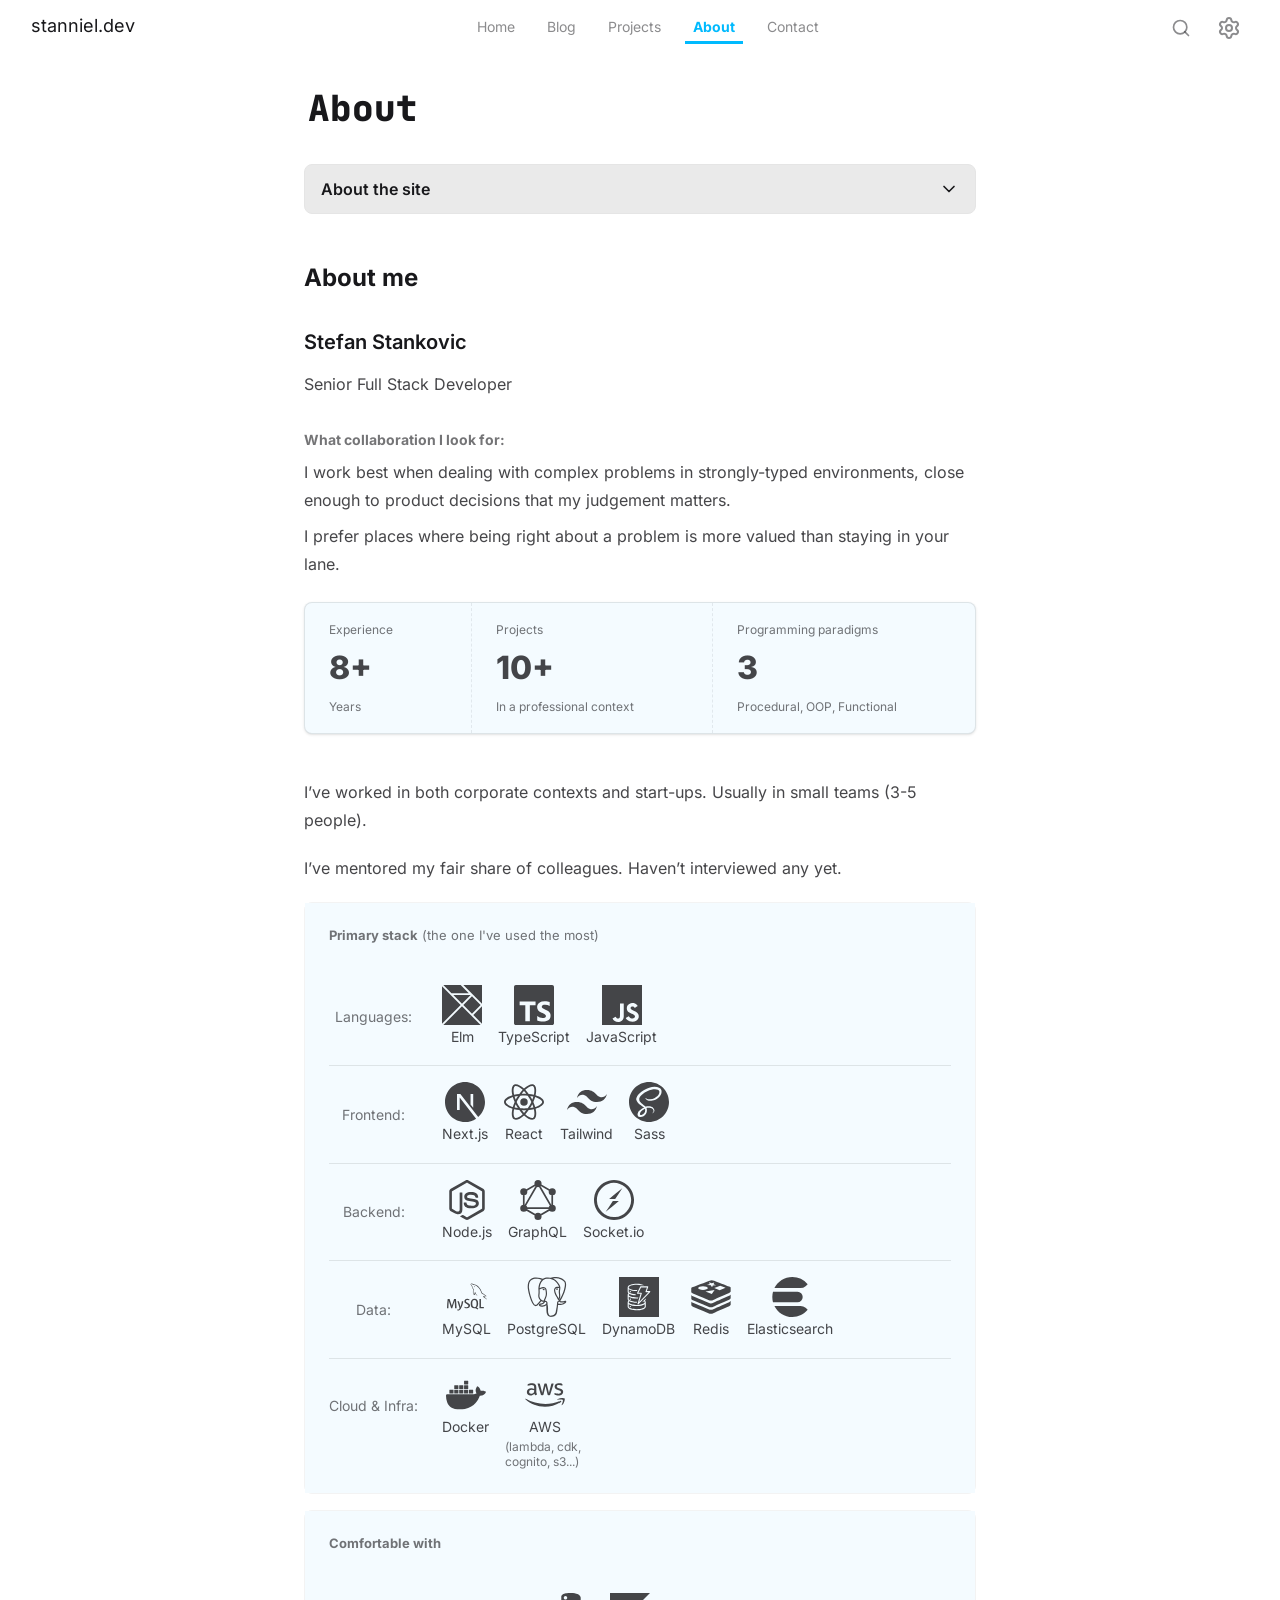
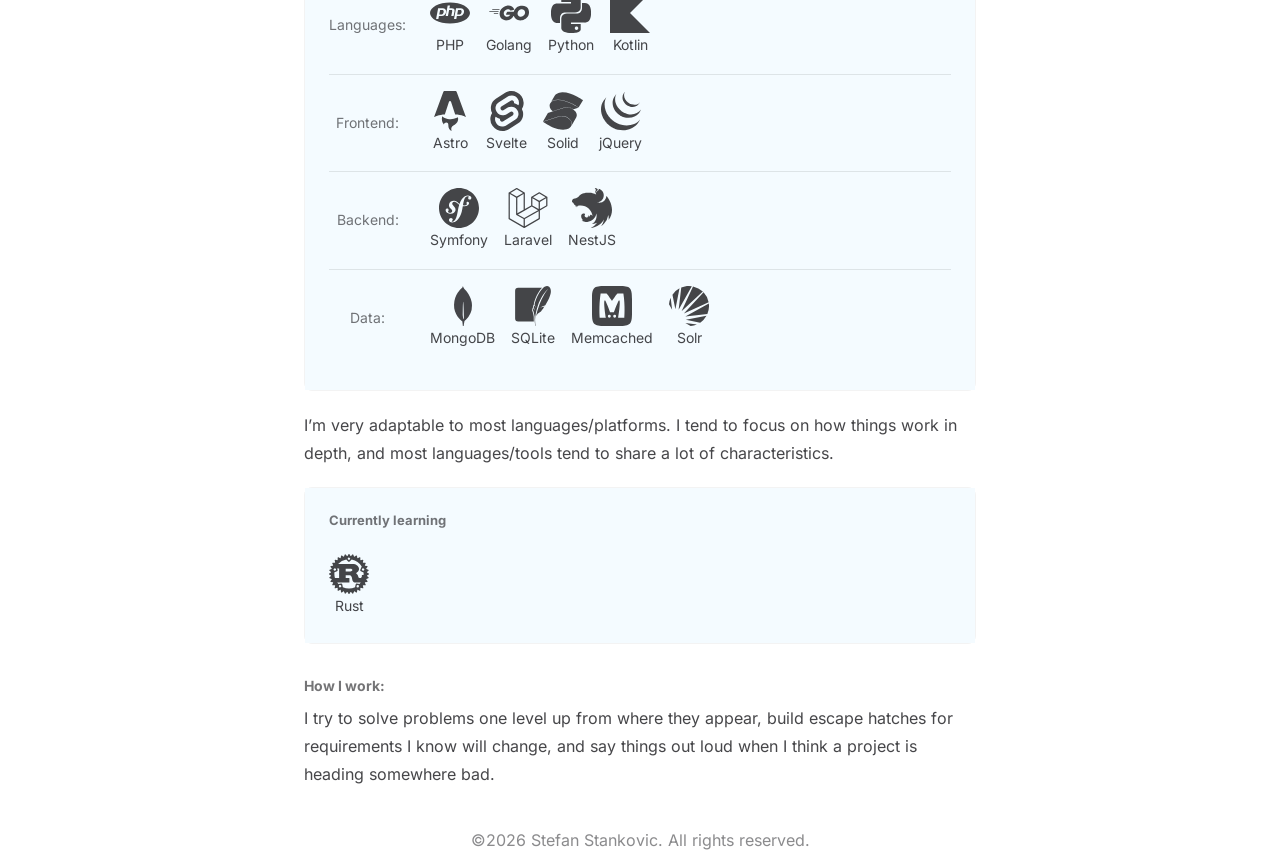
==== commit 2a212912: "v0.0.5" ====
--- a/about/index.html
+++ b/about/index.html
@@ -1,11 +1,11 @@
-<!DOCTYPE html><html lang="en" class="overflow-y-auto min-h-dvh scrollbar-gutter-both" data-astro-transition-scope="astro-tyfwoq7n-1"> <head><!-- Global Metadata --><meta charset="utf-8"><meta name="viewport" content="width=device-width,initial-scale=1"><link rel="icon" type="image/svg+xml" href="/favicon.svg"><link rel="icon" href="/favicon.ico"><link rel="sitemap" href="/sitemap-index.xml"><link rel="alternate" type="application/rss+xml" title="stanniel.dev" href="https://example.com/rss.xml"><meta name="generator" content="Astro v6.3.7"><!-- Fonts --><script data-astro-rerun>(function(){const ADAPTIVE_FONTS = {"atkinson":{"family":"Atkinson Hyperlegible Next Variable","url":"/fonts/atkinson-hyperlegible-next-latin-wght-normal.woff2","format":"woff2-variations","descriptors":{"weight":"200 800","style":"normal","display":"swap","sizeAdjust":"105%","unicodeRange":"U+0000-00FF,U+0131,U+0152-0153,U+02BB-02BC,U+02C6,U+02DA,U+02DC,U+0304,U+0308,U+0329,U+2000-206F,U+20AC,U+2122,U+2191,U+2193,U+2212,U+2215,U+FEFF,U+FFFD"}},"inter":{"family":"Inter Variable","url":"/fonts/inter-latin-wght-normal.woff2","format":"woff2-variations","descriptors":{"weight":"100 900","style":"normal","display":"swap","sizeAdjust":"100%","unicodeRange":"U+0000-00FF,U+0131,U+0152-0153,U+02BB-02BC,U+02C6,U+02DA,U+02DC,U+0304,U+0308,U+0329,U+2000-206F,U+20AC,U+2122,U+2191,U+2193,U+2212,U+2215,U+FEFF,U+FFFD"}}};
+<!DOCTYPE html><html lang="en" class="overflow-y-auto min-h-dvh scrollbar-gutter-both" data-astro-transition-scope="astro-tyfwoq7n-1"> <head><!-- Global Metadata --><meta charset="utf-8"><meta name="viewport" content="width=device-width,initial-scale=1"><link rel="icon" href="data:image/svg+xml,<svg xmlns='http://www.w3.org/2000/svg' viewBox='0 0 100 100'><text y='0.9em' font-size='90'>💾</text></svg>"><link rel="sitemap" href="/sitemap-index.xml"><link rel="alternate" type="application/rss+xml" title="stanniel.dev" href="https://stanniel.dev/rss.xml"><meta name="generator" content="Astro v6.4.8"><!-- Fonts --><script data-astro-rerun>(function(){const ADAPTIVE_FONTS = {"atkinson":{"family":"Atkinson Hyperlegible Next Variable","url":"/fonts/atkinson-hyperlegible-next-latin-wght-normal.woff2","format":"woff2-variations","descriptors":{"weight":"200 800","style":"normal","display":"swap","sizeAdjust":"105%","unicodeRange":"U+0000-00FF,U+0131,U+0152-0153,U+02BB-02BC,U+02C6,U+02DA,U+02DC,U+0304,U+0308,U+0329,U+2000-206F,U+20AC,U+2122,U+2191,U+2193,U+2212,U+2215,U+FEFF,U+FFFD"}},"inter":{"family":"Inter Variable","url":"/fonts/inter-latin-wght-normal.woff2","format":"woff2-variations","descriptors":{"weight":"100 900","style":"normal","display":"swap","sizeAdjust":"100%","unicodeRange":"U+0000-00FF,U+0131,U+0152-0153,U+02BB-02BC,U+02C6,U+02DA,U+02DC,U+0304,U+0308,U+0329,U+2000-206F,U+20AC,U+2122,U+2191,U+2193,U+2212,U+2215,U+FEFF,U+FFFD"}}};
 
   /**
    * @type {import("../consts").FontManifest}
    */
   const fonts = ADAPTIVE_FONTS;
 
-  (function () {
+  (() => {
     const isDyslexic = localStorage.getItem("reader") === "a11y";
     const desiredFont = isDyslexic ? fonts.atkinson : fonts.inter;
 
@@ -18,22 +18,22 @@
 
     const style = document.createElement("style");
     style.innerHTML = `
-      @font-face {
-        font-family: "${desiredFont.family}";
-        src: url("${desiredFont.url}") format("${desiredFont.format}");
-        font-weight: ${desiredFont.descriptors.weight};
-        font-style: ${desiredFont.descriptors.style};
-        font-display: ${desiredFont.descriptors.display};
-        unicode-range: ${desiredFont.descriptors.unicodeRange};
-        size-adjust: ${desiredFont.descriptors.sizeAdjust};
-      }
-    `;
+        @font-face {
+          font-family: "${desiredFont.family}";
+          src: url("${desiredFont.url}") format("${desiredFont.format}");
+          font-weight: ${desiredFont.descriptors.weight};
+          font-style: ${desiredFont.descriptors.style};
+          font-display: ${desiredFont.descriptors.display};
+          unicode-range: ${desiredFont.descriptors.unicodeRange};
+          size-adjust: ${desiredFont.descriptors.sizeAdjust};
+        }
+      `;
 
     document.head.appendChild(link);
     document.head.appendChild(style);
   })();
 })();</script><link rel="preload" href="/fonts/jetbrains-mono-latin-wght-normal.woff2" as="font" type="font/woff2" crossorigin><!-- Theme --><script data-astro-rerun>
-  (function () {
+  (() => {
     const savedTheme = localStorage.getItem("theme");
     if (savedTheme) {
       document.documentElement.setAttribute("data-theme", savedTheme);
@@ -41,87 +41,86 @@
       document.documentElement.removeAttribute("data-theme");
     }
   })();
-</script><!-- Canonical URL --><link rel="canonical" href="https://example.com/about/"><!-- Primary Meta Tags --><title>stanniel.dev</title><meta name="title" content="stanniel.dev"><meta name="description" content="A place to learn about the work of one developer, Stefan Stankovic"><!-- Open Graph / Facebook --><meta property="og:type" content="website"><meta property="og:url" content="https://example.com/about/"><meta property="og:title" content="stanniel.dev"><meta property="og:description" content="A place to learn about the work of one developer, Stefan Stankovic"><meta property="og:image" content="https://example.com/_astro/blog-placeholder-1.Bx0Zcyzv.jpg"><!-- Twitter --><meta property="twitter:card" content="summary_large_image"><meta property="twitter:url" content="https://example.com/about/"><meta property="twitter:title" content="stanniel.dev"><meta property="twitter:description" content="A place to learn about the work of one developer, Stefan Stankovic"><meta property="twitter:image" content="https://example.com/_astro/blog-placeholder-1.Bx0Zcyzv.jpg"><meta name="astro-view-transitions-enabled" content="true"><meta name="astro-view-transitions-fallback" content="animate"><script type="module" src="/_astro/ClientRouter.astro_astro_type_script_index_0_lang.CAqDO0tx.js"></script><link rel="stylesheet" href="/_astro/BaseLayout.BrAXF2BT.css">
-<style>[data-astro-cid-bthjkdla][data-wrapper]{display:inline-block;position:relative;padding:calc(var(--spacing) * 1)}h1[data-astro-cid-bthjkdla]{width:calc(var(--chars) * 1ch);margin:0}[data-astro-cid-bthjkdla][data-overlay]{position:absolute;inset:0;background:var(--color-base-100);animation:reveal var(--duration) steps(var(--chars)) forwards}[data-astro-cid-bthjkdla][data-cursor]{position:absolute;left:0;top:0;height:100%;width:calc(100% / var(--chars));background:currentColor;animation:blink 1s step-end var(--duration) 3 both}@media(prefers-reduced-motion:reduce){[data-astro-cid-bthjkdla][data-overlay]{display:none}}@keyframes reveal{to{transform:translate(100%)}}@keyframes blink{0%{opacity:1}50%,to{opacity:0}}
-</style><script type="module" src="/_astro/page.l0sNRNKZ.js"></script><style>[data-astro-transition-scope="astro-tyfwoq7n-1"] { view-transition-name: root; }@layer astro { ::view-transition-old(root) { animation: none; opacity: 0; mix-blend-mode: normal; }::view-transition-new(root) { animation: none; mix-blend-mode: normal; }::view-transition-group(root) { animation: none } }[data-astro-transition-fallback="old"] [data-astro-transition-scope="astro-tyfwoq7n-1"],
+</script><!-- Canonical URL --><link rel="canonical" href="https://stanniel.dev/about/"><!-- Primary Meta Tags --><title>stanniel.dev</title><meta name="title" content="stanniel.dev"><meta name="description" content="A place to learn about the work of one developer, Stefan Stankovic"><!-- Open Graph / Facebook --><meta property="og:type" content="website"><meta property="og:url" content="https://stanniel.dev/about/"><meta property="og:title" content="stanniel.dev"><meta property="og:description" content="A place to learn about the work of one developer, Stefan Stankovic"><!-- Twitter --><meta property="twitter:card" content="summary"><meta property="twitter:url" content="https://stanniel.dev/about/"><meta property="twitter:title" content="stanniel.dev"><meta property="twitter:description" content="A place to learn about the work of one developer, Stefan Stankovic"><meta name="astro-view-transitions-enabled" content="true"><meta name="astro-view-transitions-fallback" content="animate"><script type="module" src="/_astro/ClientRouter.astro_astro_type_script_index_0_lang.CAqDO0tx.js"></script><style>[data-astro-cid-bthjkdla][data-wrapper]{display:inline-block;position:relative;padding:calc(var(--spacing) * 1)}h1[data-astro-cid-bthjkdla]{width:calc(var(--chars) * 1ch);margin:0}[data-astro-cid-bthjkdla][data-overlay]{position:absolute;inset:0;background:var(--color-base-100);animation:reveal var(--duration) steps(var(--chars)) forwards}[data-astro-cid-bthjkdla][data-cursor]{position:absolute;left:0;top:0;height:100%;width:calc(100% / var(--chars));background:currentColor;animation:blink 1s step-end var(--duration) 3 both}@media(prefers-reduced-motion:reduce){[data-astro-cid-bthjkdla][data-overlay]{display:none}}@keyframes reveal{to{transform:translate(100%)}}@keyframes blink{0%{opacity:1}50%,to{opacity:0}}
+</style><link rel="stylesheet" href="/_astro/BaseLayout.BlACQEeP.css"><script type="module" src="/_astro/page.l0sNRNKZ.js"></script><style>[data-astro-transition-scope="astro-tyfwoq7n-1"] { view-transition-name: root; }@layer astro { ::view-transition-old(root) { animation: none; opacity: 0; mix-blend-mode: normal; }::view-transition-new(root) { animation: none; mix-blend-mode: normal; }::view-transition-group(root) { animation: none } }[data-astro-transition-fallback="old"] [data-astro-transition-scope="astro-tyfwoq7n-1"],
 			[data-astro-transition-fallback="old"][data-astro-transition-scope="astro-tyfwoq7n-1"] { animation: none; mix-blend-mode: normal; }[data-astro-transition-fallback="new"] [data-astro-transition-scope="astro-tyfwoq7n-1"],
-			[data-astro-transition-fallback="new"][data-astro-transition-scope="astro-tyfwoq7n-1"] { animation: none; mix-blend-mode: normal; }</style><style>[data-astro-transition-scope="astro-st455qfg-2"] { view-transition-name: astro-st455qfg-2; }@layer astro { [data-astro-transition=top]::view-transition-old(astro-st455qfg-2) { 
-	animation-duration: 300ms;
-	animation-timing-function: cubic-bezier(0.2, 0, 0, 1);
-	animation-fill-mode: both;
-	animation-name: slideOutBottom; }[data-astro-transition=top]::view-transition-new(astro-st455qfg-2) { 
-	animation-duration: 300ms;
-	animation-timing-function: cubic-bezier(0.2, 0, 0, 1);
-	animation-fill-mode: both;
-	animation-name: slideInTop; }[data-astro-transition=right]::view-transition-old(astro-st455qfg-2) { 
-	animation-duration: 300ms;
-	animation-timing-function: cubic-bezier(0.2, 0, 0, 1);
-	animation-fill-mode: both;
-	animation-name: slideOutLeft; }[data-astro-transition=right]::view-transition-new(astro-st455qfg-2) { 
-	animation-duration: 300ms;
-	animation-timing-function: cubic-bezier(0.2, 0, 0, 1);
-	animation-fill-mode: both;
-	animation-name: slideInRight; }[data-astro-transition=bottom]::view-transition-old(astro-st455qfg-2) { 
-	animation-duration: 300ms;
-	animation-timing-function: cubic-bezier(0.2, 0, 0, 1);
-	animation-fill-mode: both;
-	animation-name: slideOutTop; }[data-astro-transition=bottom]::view-transition-new(astro-st455qfg-2) { 
-	animation-duration: 300ms;
-	animation-timing-function: cubic-bezier(0.2, 0, 0, 1);
-	animation-fill-mode: both;
-	animation-name: slideInBottom; }[data-astro-transition=left]::view-transition-old(astro-st455qfg-2) { 
-	animation-duration: 300ms;
-	animation-timing-function: cubic-bezier(0.2, 0, 0, 1);
-	animation-fill-mode: both;
-	animation-name: slideOutRight; }[data-astro-transition=left]::view-transition-new(astro-st455qfg-2) { 
-	animation-duration: 300ms;
-	animation-timing-function: cubic-bezier(0.2, 0, 0, 1);
-	animation-fill-mode: both;
-	animation-name: slideInLeft; }[data-astro-transition=bottom-right]::view-transition-old(astro-st455qfg-2) { 
-	animation-duration: 300ms;
-	animation-timing-function: cubic-bezier(0.2, 0, 0, 1);
-	animation-fill-mode: both;
-	animation-name: slideOutTopLeft; }[data-astro-transition=bottom-right]::view-transition-new(astro-st455qfg-2) { 
-	animation-duration: 300ms;
-	animation-timing-function: cubic-bezier(0.2, 0, 0, 1);
-	animation-fill-mode: both;
-	animation-name: slideInBottomRight; }[data-astro-transition=bottom-left]::view-transition-old(astro-st455qfg-2) { 
-	animation-duration: 300ms;
-	animation-timing-function: cubic-bezier(0.2, 0, 0, 1);
-	animation-fill-mode: both;
-	animation-name: slideOutTopRight; }[data-astro-transition=bottom-left]::view-transition-new(astro-st455qfg-2) { 
-	animation-duration: 300ms;
-	animation-timing-function: cubic-bezier(0.2, 0, 0, 1);
-	animation-fill-mode: both;
-	animation-name: slideInBottomLeft; }[data-astro-transition=top-right]::view-transition-old(astro-st455qfg-2) { 
-	animation-duration: 300ms;
-	animation-timing-function: cubic-bezier(0.2, 0, 0, 1);
-	animation-fill-mode: both;
-	animation-name: slideOutBottomLeft; }[data-astro-transition=top-right]::view-transition-new(astro-st455qfg-2) { 
-	animation-duration: 300ms;
-	animation-timing-function: cubic-bezier(0.2, 0, 0, 1);
-	animation-fill-mode: both;
-	animation-name: slideInTopRight; }[data-astro-transition=top-left]::view-transition-old(astro-st455qfg-2) { 
-	animation-duration: 300ms;
-	animation-timing-function: cubic-bezier(0.2, 0, 0, 1);
-	animation-fill-mode: both;
-	animation-name: slideOutBottomRight; }[data-astro-transition=top-left]::view-transition-new(astro-st455qfg-2) { 
-	animation-duration: 300ms;
-	animation-timing-function: cubic-bezier(0.2, 0, 0, 1);
-	animation-fill-mode: both;
-	animation-name: slideInTopLeft; }::view-transition-old(astro-st455qfg-2) { 
-	animation-duration: 300ms;
-	animation-timing-function: cubic-bezier(0.2, 0, 0, 1);
-	animation-fill-mode: both;
-	animation-name: slideOutLeft; }::view-transition-new(astro-st455qfg-2) { 
-	animation-duration: 300ms;
-	animation-timing-function: cubic-bezier(0.2, 0, 0, 1);
-	animation-fill-mode: both;
-	animation-name: slideInRight; }[data-astro-transition=back]::view-transition-old(astro-st455qfg-2) { 
-	animation-duration: 300ms;
-	animation-timing-function: cubic-bezier(0.2, 0, 0, 1);
-	animation-fill-mode: both;
-	animation-name: slideOutRight; }[data-astro-transition=back]::view-transition-new(astro-st455qfg-2) { 
+			[data-astro-transition-fallback="new"][data-astro-transition-scope="astro-tyfwoq7n-1"] { animation: none; mix-blend-mode: normal; }</style><style>[data-astro-transition-scope="astro-st455qfg-2"] { view-transition-name: main; }@layer astro { [data-astro-transition=top]::view-transition-old(main) { 
+	animation-duration: 300ms;
+	animation-timing-function: cubic-bezier(0.2, 0, 0, 1);
+	animation-fill-mode: both;
+	animation-name: slideOutBottom; }[data-astro-transition=top]::view-transition-new(main) { 
+	animation-duration: 300ms;
+	animation-timing-function: cubic-bezier(0.2, 0, 0, 1);
+	animation-fill-mode: both;
+	animation-name: slideInTop; }[data-astro-transition=right]::view-transition-old(main) { 
+	animation-duration: 300ms;
+	animation-timing-function: cubic-bezier(0.2, 0, 0, 1);
+	animation-fill-mode: both;
+	animation-name: slideOutLeft; }[data-astro-transition=right]::view-transition-new(main) { 
+	animation-duration: 300ms;
+	animation-timing-function: cubic-bezier(0.2, 0, 0, 1);
+	animation-fill-mode: both;
+	animation-name: slideInRight; }[data-astro-transition=bottom]::view-transition-old(main) { 
+	animation-duration: 300ms;
+	animation-timing-function: cubic-bezier(0.2, 0, 0, 1);
+	animation-fill-mode: both;
+	animation-name: slideOutTop; }[data-astro-transition=bottom]::view-transition-new(main) { 
+	animation-duration: 300ms;
+	animation-timing-function: cubic-bezier(0.2, 0, 0, 1);
+	animation-fill-mode: both;
+	animation-name: slideInBottom; }[data-astro-transition=left]::view-transition-old(main) { 
+	animation-duration: 300ms;
+	animation-timing-function: cubic-bezier(0.2, 0, 0, 1);
+	animation-fill-mode: both;
+	animation-name: slideOutRight; }[data-astro-transition=left]::view-transition-new(main) { 
+	animation-duration: 300ms;
+	animation-timing-function: cubic-bezier(0.2, 0, 0, 1);
+	animation-fill-mode: both;
+	animation-name: slideInLeft; }[data-astro-transition=bottom-right]::view-transition-old(main) { 
+	animation-duration: 300ms;
+	animation-timing-function: cubic-bezier(0.2, 0, 0, 1);
+	animation-fill-mode: both;
+	animation-name: slideOutTopLeft; }[data-astro-transition=bottom-right]::view-transition-new(main) { 
+	animation-duration: 300ms;
+	animation-timing-function: cubic-bezier(0.2, 0, 0, 1);
+	animation-fill-mode: both;
+	animation-name: slideInBottomRight; }[data-astro-transition=bottom-left]::view-transition-old(main) { 
+	animation-duration: 300ms;
+	animation-timing-function: cubic-bezier(0.2, 0, 0, 1);
+	animation-fill-mode: both;
+	animation-name: slideOutTopRight; }[data-astro-transition=bottom-left]::view-transition-new(main) { 
+	animation-duration: 300ms;
+	animation-timing-function: cubic-bezier(0.2, 0, 0, 1);
+	animation-fill-mode: both;
+	animation-name: slideInBottomLeft; }[data-astro-transition=top-right]::view-transition-old(main) { 
+	animation-duration: 300ms;
+	animation-timing-function: cubic-bezier(0.2, 0, 0, 1);
+	animation-fill-mode: both;
+	animation-name: slideOutBottomLeft; }[data-astro-transition=top-right]::view-transition-new(main) { 
+	animation-duration: 300ms;
+	animation-timing-function: cubic-bezier(0.2, 0, 0, 1);
+	animation-fill-mode: both;
+	animation-name: slideInTopRight; }[data-astro-transition=top-left]::view-transition-old(main) { 
+	animation-duration: 300ms;
+	animation-timing-function: cubic-bezier(0.2, 0, 0, 1);
+	animation-fill-mode: both;
+	animation-name: slideOutBottomRight; }[data-astro-transition=top-left]::view-transition-new(main) { 
+	animation-duration: 300ms;
+	animation-timing-function: cubic-bezier(0.2, 0, 0, 1);
+	animation-fill-mode: both;
+	animation-name: slideInTopLeft; }::view-transition-old(main) { 
+	animation-duration: 300ms;
+	animation-timing-function: cubic-bezier(0.2, 0, 0, 1);
+	animation-fill-mode: both;
+	animation-name: slideOutLeft; }::view-transition-new(main) { 
+	animation-duration: 300ms;
+	animation-timing-function: cubic-bezier(0.2, 0, 0, 1);
+	animation-fill-mode: both;
+	animation-name: slideInRight; }[data-astro-transition=back]::view-transition-old(main) { 
+	animation-duration: 300ms;
+	animation-timing-function: cubic-bezier(0.2, 0, 0, 1);
+	animation-fill-mode: both;
+	animation-name: slideOutRight; }[data-astro-transition=back]::view-transition-new(main) { 
 	animation-duration: 300ms;
 	animation-timing-function: cubic-bezier(0.2, 0, 0, 1);
 	animation-fill-mode: both;
@@ -261,12 +260,12 @@
 	animation-duration: 180ms;
 	animation-timing-function: cubic-bezier(0.76, 0, 0.24, 1);
 	animation-fill-mode: both;
-	animation-name: astroFadeIn; }</style></head> <body class="min-h-dvh [--header-height:--spacing(13)] [--footer-height:--spacing(12)]"> <header id="main-header" class="h-(--header-height) sticky z-10 top-0 sm:px-4 sm:py-2 flex items-center justify-between gap-4 bg-base-100 group"> <a class="hidden sm:block focus-visible:outline-2 focus-visible:outline-current" href="/"> <h2 class="text-lg">stanniel.dev</h2> </a> <nav class="grid grid-cols-5 grid-rows-[repeat(2,minmax(0,auto))] md:flex gap-1 md:gap-4"> <a href="/" class="relative hover:text-base-content py-1 md:p-2 focus-visible:outline-2 outline-current outline-offset-4 grid grid-rows-subgrid grid-cols-1 row-span-2 text-center text-xs leading-2.75 sm:text-sm text-base-content/50"> <svg width="1em" height="1em" class="size-5 md:hidden self-center-safe justify-self-center-safe" data-icon="lucide:house">   <symbol id="ai:lucide:house" viewBox="0 0 24 24"><g fill="none" stroke="currentColor" stroke-linecap="round" stroke-linejoin="round" stroke-width="2"><path d="M15 21v-8a1 1 0 0 0-1-1h-4a1 1 0 0 0-1 1v8"/><path d="M3 10a2 2 0 0 1 .709-1.528l7-6a2 2 0 0 1 2.582 0l7 6A2 2 0 0 1 21 10v9a2 2 0 0 1-2 2H5a2 2 0 0 1-2-2z"/></g></symbol><use href="#ai:lucide:house"></use>  </svg> <span>Home</span>  <div data-key="gh" slot="after-link" class="absolute top-full min-w-full w-max pt-1 z-20 text-base-content pointer-events-none hidden group-data-[keybinds-filter='']:block group-data-[keybinds-filter^='g']:block"> <kbd class="kbd">g</kbd><kbd class="kbd">h</kbd> </div> </a><a href="/blog" class="relative hover:text-base-content py-1 md:p-2 focus-visible:outline-2 outline-current outline-offset-4 grid grid-rows-subgrid grid-cols-1 row-span-2 text-center text-xs leading-2.75 sm:text-sm text-base-content/50"> <svg width="1em" height="1em" class="size-5 md:hidden self-center-safe justify-self-center-safe" data-icon="lucide:newspaper">   <symbol id="ai:lucide:newspaper" viewBox="0 0 24 24"><g fill="none" stroke="currentColor" stroke-linecap="round" stroke-linejoin="round" stroke-width="2"><path d="M15 18h-5m8-4h-8m-6 8h16a2 2 0 0 0 2-2V4a2 2 0 0 0-2-2H8a2 2 0 0 0-2 2v16a2 2 0 0 1-4 0v-9a2 2 0 0 1 2-2h2"/><rect width="8" height="4" x="10" y="6" rx="1"/></g></symbol><use href="#ai:lucide:newspaper"></use>  </svg> <span>Blog</span>  <div data-key="gb" slot="after-link" class="absolute top-full min-w-full w-max pt-1 z-20 text-base-content pointer-events-none hidden group-data-[keybinds-filter='']:block group-data-[keybinds-filter^='g']:block"> <kbd class="kbd">g</kbd><kbd class="kbd">b</kbd> </div> </a><a href="/projects" class="relative hover:text-base-content py-1 md:p-2 focus-visible:outline-2 outline-current outline-offset-4 grid grid-rows-subgrid grid-cols-1 row-span-2 text-center text-xs leading-2.75 sm:text-sm text-base-content/50"> <svg width="1em" height="1em" class="size-5 md:hidden self-center-safe justify-self-center-safe" data-icon="lucide:book-text">   <symbol id="ai:lucide:book-text" viewBox="0 0 24 24"><path fill="none" stroke="currentColor" stroke-linecap="round" stroke-linejoin="round" stroke-width="2" d="M4 19.5v-15A2.5 2.5 0 0 1 6.5 2H19a1 1 0 0 1 1 1v18a1 1 0 0 1-1 1H6.5a1 1 0 0 1 0-5H20M8 11h8M8 7h6"/></symbol><use href="#ai:lucide:book-text"></use>  </svg> <span>Projects</span>  <div data-key="gp" slot="after-link" class="absolute top-full min-w-full w-max pt-1 z-20 text-base-content pointer-events-none hidden group-data-[keybinds-filter='']:block group-data-[keybinds-filter^='g']:block"> <kbd class="kbd">g</kbd><kbd class="kbd">p</kbd> </div> </a><a href="/about" aria-current="page" class="relative hover:text-base-content py-1 md:p-2 focus-visible:outline-2 outline-current outline-offset-4 grid grid-rows-subgrid grid-cols-1 row-span-2 text-center text-xs leading-2.75 sm:text-sm text-info font-extrabold sm:font-bold pointer-events-none cursor-default"> <svg width="1em" height="1em" class="size-5 md:hidden self-center-safe justify-self-center-safe" data-icon="lucide:info">   <symbol id="ai:lucide:info" viewBox="0 0 24 24"><g fill="none" stroke="currentColor" stroke-linecap="round" stroke-linejoin="round" stroke-width="2"><circle cx="12" cy="12" r="10"/><path d="M12 16v-4m0-4h.01"/></g></symbol><use href="#ai:lucide:info"></use>  </svg> <span>About</span> <span class="absolute md:w-full md:h-0.75 -bottom-1 left-0 bg-current" data-astro-transition-scope="astro-sqkhhdtl-3"></span> <div data-key="ga" slot="after-link" class="absolute top-full min-w-full w-max pt-1 z-20 text-base-content pointer-events-none hidden group-data-[keybinds-filter='']:block group-data-[keybinds-filter^='g']:block"> <kbd class="kbd">g</kbd><kbd class="kbd">a</kbd> </div> </a><a href="/contact" class="relative hover:text-base-content py-1 md:p-2 focus-visible:outline-2 outline-current outline-offset-4 grid grid-rows-subgrid grid-cols-1 row-span-2 text-center text-xs leading-2.75 sm:text-sm text-base-content/50"> <svg width="1em" height="1em" class="size-5 md:hidden self-center-safe justify-self-center-safe" data-icon="lucide:messages-square">   <symbol id="ai:lucide:messages-square" viewBox="0 0 24 24"><path fill="none" stroke="currentColor" stroke-linecap="round" stroke-linejoin="round" stroke-width="2" d="M16 10a2 2 0 0 1-2 2H6.828a2 2 0 0 0-1.414.586l-2.202 2.202A.71.71 0 0 1 2 14.286V4a2 2 0 0 1 2-2h10a2 2 0 0 1 2 2zm4-1a2 2 0 0 1 2 2v10.286a.71.71 0 0 1-1.212.502l-2.202-2.202A2 2 0 0 0 17.172 19H10a2 2 0 0 1-2-2v-1"/></symbol><use href="#ai:lucide:messages-square"></use>  </svg> <span>Contact</span>  <div data-key="gc" slot="after-link" class="absolute top-full min-w-full w-max pt-1 z-20 text-base-content pointer-events-none hidden group-data-[keybinds-filter='']:block group-data-[keybinds-filter^='g']:block"> <kbd class="kbd">g</kbd><kbd class="kbd">c</kbd> </div> </a> </nav> <div class="flex gap-2 justify-end h-full"> <div class="flex gap-4 h-full"> <button class="relative btn btn-ghost btn-circle text-base-content/50 hover:text-base-content focus-visible:outline-2 focus-visible:outline-current" id="search-dialog-trigger"> <svg width="1em" height="1em" class="size-5" data-icon="lucide:search">   <symbol id="ai:lucide:search" viewBox="0 0 24 24"><g fill="none" stroke="currentColor" stroke-linecap="round" stroke-linejoin="round" stroke-width="2"><path d="m21 21l-4.34-4.34"/><circle cx="11" cy="11" r="8"/></g></symbol><use href="#ai:lucide:search"></use>  </svg> <div data-key="/" class="absolute top-full w-full z-20 text-base-content pointer-events-none hidden group-data-[keybinds-filter='']:block"> <kbd class="kbd">/</kbd> </div> </button> <dialog closedby="any" id="search-dialog" class="m-4 mx-auto w-[min(100dvw,--spacing(128))] backdrop:bg-gray-950/40 shadow-2xl border border-base-300 bg-base-100 rounded-2xl"> <div data-search class="group/search"> <div class="p-4 max-h-dvh sm:max-h-[50dvh] astro-vkceynjc" data-astro-cid-vkceynjc> <label data-search-bar class="input w-full focus-within:outline-offset-0 outline-current" data-astro-cid-vkceynjc> <svg width="1em" height="1em" viewBox="0 0 24 24" class="size-5" data-astro-cid-vkceynjc="true" data-icon="lucide:search">   <use href="#ai:lucide:search"></use>  </svg> <input type="search" name="search" data-search-input class="grow" placeholder="Search" autocomplete="off" autocorrect="off" autocapitalize="off" spellcheck="false" data-search-input data-astro-cid-vkceynjc> </label> </div> <template data-search-result-template> <li> <a href="#" class="block p-4 hover:bg-base-content/7 focus-visible:bg-base-content/7 focus-visible:outline-2 focus-visible:-outline-offset-4"> <span class="block text-sm font-semibold" data-search-result-title></span> <span data-search-result-excerpt></span> </a> </li> </template> <ul data-search-results class="peer text-xs text-base-content/70 max-h-full overflow-auto scrollbar-gutter-both"></ul> <div class="p-4 flex gap-3 group pointer-coarse:hidden"> <div class="flex gap-1"> <kbd class="kbd kbd-xs">Esc</kbd> <span class="text-base-content/50 text-xs">  <span class="relative"> <span class="visible opacity-100 not-group-has-[input:placeholder-shown]/search:invisible not-group-has-[input:placeholder-shown]/search:opacity-0">close</span> <span class="absolute inset-0 invisible opacity-0 not-group-has-[input:placeholder-shown]/search:visible not-group-has-[input:placeholder-shown]/search:opacity-100">clear</span> </span>  </span> </div> <div class="flex gap-1 invisible opacity-0 transition-[visibility,opacity] group-peer-focus-within:visible group-peer-focus-within:opacity-100 group-peer-has-[li_a]:visible group-peer-has-[li_a]:opacity-100"> <kbd class="kbd kbd-xs">↑↓</kbd> <span class="text-base-content/50 text-xs"> navigate </span> </div> <div class="flex gap-1 invisible opacity-0 transition-[visibility,opacity] group-peer-focus-within:visible group-peer-focus-within:opacity-100"> <kbd class="kbd kbd-xs">↵</kbd> <span class="text-base-content/50 text-xs"> select </span> </div> <div class="flex gap-1 invisible opacity-0 transition-[visibility,opacity] group-peer-focus-within:visible group-peer-focus-within:opacity-100"> <kbd class="kbd kbd-xs">/</kbd> <span class="text-base-content/50 text-xs"> search </span> </div> </div> </div> <script type="module" src="/_astro/Search.astro_astro_type_script_index_0_lang.DtZwGGDO.js"></script> </dialog> </div> <div class="flex gap-4 [anchor-name:--settings-anchor]"> <button id="reader-settings-dialog-trigger" class="relative btn btn-ghost btn-circle text-base-content/50 hover:text-base-content focus-visible:outline-2 focus-visible:outline-current"> <svg width="1em" height="1em" class="size-6" data-icon="lucide:a-large-small">   <symbol id="ai:lucide:a-large-small" viewBox="0 0 24 24"><path fill="none" stroke="currentColor" stroke-linecap="round" stroke-linejoin="round" stroke-width="2" d="m15 16l2.536-7.328a1.02 1.02 1 0 1 1.928 0L22 16m-6.303-2h5.606M2 16l4.039-9.69a.5.5 0 0 1 .923 0L11 16m-7.696-3h6.392"/></symbol><use href="#ai:lucide:a-large-small"></use>  </svg> <div data-key="o" class="absolute top-full w-full z-20 text-base-content pointer-events-none hidden group-data-[keybinds-filter='']:block"> <kbd class="kbd">o</kbd> </div> </button> <dialog id="reader-settings-dialog" class="m-0 inset-auto [position-anchor:--settings-anchor] top-[anchor(bottom)] right-[anchor(right)] p-6 shadow-2xl border border-base-300 bg-base-100 rounded-2xl w-72"> <h3 class="text-xs font-bold uppercase tracking-widest opacity-50 mb-4">
+	animation-name: astroFadeIn; }</style></head> <body class="min-h-dvh [--header-height:--spacing(13)] [--footer-height:--spacing(12)]"> <header id="main-header" class="h-(--header-height) sticky z-10 top-0 sm:px-4 sm:py-2 flex items-center justify-between gap-4 bg-base-100 group"> <a class="hidden sm:block focus-visible:outline-2 focus-visible:outline-current" href="/"> <h2 class="text-lg">stanniel.dev</h2> </a> <nav class="grid grid-cols-5 grid-rows-[repeat(2,minmax(0,auto))] md:flex gap-1 md:gap-4"> <a href="/" class="relative hover:text-base-content py-1 md:p-2 focus-visible:outline-2 outline-current outline-offset-4 grid grid-rows-subgrid grid-cols-1 row-span-2 text-center text-xs leading-2.75 sm:text-sm text-base-content/50"> <svg width="1em" height="1em" class="size-5 md:hidden self-center-safe justify-self-center-safe" data-icon="lucide:house">   <symbol id="ai:lucide:house" viewBox="0 0 24 24"><g fill="none" stroke="currentColor" stroke-linecap="round" stroke-linejoin="round" stroke-width="2"><path d="M15 21v-8a1 1 0 0 0-1-1h-4a1 1 0 0 0-1 1v8"/><path d="M3 10a2 2 0 0 1 .709-1.528l7-6a2 2 0 0 1 2.582 0l7 6A2 2 0 0 1 21 10v9a2 2 0 0 1-2 2H5a2 2 0 0 1-2-2z"/></g></symbol><use href="#ai:lucide:house"></use>  </svg> <span>Home</span>  <div data-key="gh" slot="after-link" class="absolute top-full min-w-full w-max pt-1 z-20 text-base-content pointer-events-none hidden group-data-[keybinds-filter='']:block group-data-[keybinds-filter^='g']:block"> <kbd class="kbd">g</kbd><kbd class="kbd">h</kbd> </div> </a><a href="/blog/" class="relative hover:text-base-content py-1 md:p-2 focus-visible:outline-2 outline-current outline-offset-4 grid grid-rows-subgrid grid-cols-1 row-span-2 text-center text-xs leading-2.75 sm:text-sm text-base-content/50"> <svg width="1em" height="1em" class="size-5 md:hidden self-center-safe justify-self-center-safe" data-icon="lucide:newspaper">   <symbol id="ai:lucide:newspaper" viewBox="0 0 24 24"><g fill="none" stroke="currentColor" stroke-linecap="round" stroke-linejoin="round" stroke-width="2"><path d="M15 18h-5m8-4h-8m-6 8h16a2 2 0 0 0 2-2V4a2 2 0 0 0-2-2H8a2 2 0 0 0-2 2v16a2 2 0 0 1-4 0v-9a2 2 0 0 1 2-2h2"/><rect width="8" height="4" x="10" y="6" rx="1"/></g></symbol><use href="#ai:lucide:newspaper"></use>  </svg> <span>Blog</span>  <div data-key="gb" slot="after-link" class="absolute top-full min-w-full w-max pt-1 z-20 text-base-content pointer-events-none hidden group-data-[keybinds-filter='']:block group-data-[keybinds-filter^='g']:block"> <kbd class="kbd">g</kbd><kbd class="kbd">b</kbd> </div> </a><a href="/projects/" class="relative hover:text-base-content py-1 md:p-2 focus-visible:outline-2 outline-current outline-offset-4 grid grid-rows-subgrid grid-cols-1 row-span-2 text-center text-xs leading-2.75 sm:text-sm text-base-content/50"> <svg width="1em" height="1em" class="size-5 md:hidden self-center-safe justify-self-center-safe" data-icon="lucide:book-text">   <symbol id="ai:lucide:book-text" viewBox="0 0 24 24"><path fill="none" stroke="currentColor" stroke-linecap="round" stroke-linejoin="round" stroke-width="2" d="M4 19.5v-15A2.5 2.5 0 0 1 6.5 2H19a1 1 0 0 1 1 1v18a1 1 0 0 1-1 1H6.5a1 1 0 0 1 0-5H20M8 11h8M8 7h6"/></symbol><use href="#ai:lucide:book-text"></use>  </svg> <span>Projects</span>  <div data-key="gp" slot="after-link" class="absolute top-full min-w-full w-max pt-1 z-20 text-base-content pointer-events-none hidden group-data-[keybinds-filter='']:block group-data-[keybinds-filter^='g']:block"> <kbd class="kbd">g</kbd><kbd class="kbd">p</kbd> </div> </a><a href="/about/" aria-current="page" class="relative hover:text-base-content py-1 md:p-2 focus-visible:outline-2 outline-current outline-offset-4 grid grid-rows-subgrid grid-cols-1 row-span-2 text-center text-xs leading-2.75 sm:text-sm text-info font-extrabold sm:font-bold pointer-events-none cursor-default"> <svg width="1em" height="1em" class="size-5 md:hidden self-center-safe justify-self-center-safe" data-icon="lucide:info">   <symbol id="ai:lucide:info" viewBox="0 0 24 24"><g fill="none" stroke="currentColor" stroke-linecap="round" stroke-linejoin="round" stroke-width="2"><circle cx="12" cy="12" r="10"/><path d="M12 16v-4m0-4h.01"/></g></symbol><use href="#ai:lucide:info"></use>  </svg> <span>About</span> <span class="absolute md:w-full md:h-0.75 -bottom-1 left-0 bg-current" data-astro-transition-scope="astro-sqkhhdtl-3"></span> <div data-key="ga" slot="after-link" class="absolute top-full min-w-full w-max pt-1 z-20 text-base-content pointer-events-none hidden group-data-[keybinds-filter='']:block group-data-[keybinds-filter^='g']:block"> <kbd class="kbd">g</kbd><kbd class="kbd">a</kbd> </div> </a><a href="/contact/" class="relative hover:text-base-content py-1 md:p-2 focus-visible:outline-2 outline-current outline-offset-4 grid grid-rows-subgrid grid-cols-1 row-span-2 text-center text-xs leading-2.75 sm:text-sm text-base-content/50"> <svg width="1em" height="1em" class="size-5 md:hidden self-center-safe justify-self-center-safe" data-icon="lucide:messages-square">   <symbol id="ai:lucide:messages-square" viewBox="0 0 24 24"><path fill="none" stroke="currentColor" stroke-linecap="round" stroke-linejoin="round" stroke-width="2" d="M16 10a2 2 0 0 1-2 2H6.828a2 2 0 0 0-1.414.586l-2.202 2.202A.71.71 0 0 1 2 14.286V4a2 2 0 0 1 2-2h10a2 2 0 0 1 2 2zm4-1a2 2 0 0 1 2 2v10.286a.71.71 0 0 1-1.212.502l-2.202-2.202A2 2 0 0 0 17.172 19H10a2 2 0 0 1-2-2v-1"/></symbol><use href="#ai:lucide:messages-square"></use>  </svg> <span>Contact</span>  <div data-key="gc" slot="after-link" class="absolute top-full min-w-full w-max pt-1 z-20 text-base-content pointer-events-none hidden group-data-[keybinds-filter='']:block group-data-[keybinds-filter^='g']:block"> <kbd class="kbd">g</kbd><kbd class="kbd">c</kbd> </div> </a> </nav> <div class="flex gap-2 justify-end h-full"> <div class="flex gap-4 h-full"> <button type="button" class="relative btn btn-ghost btn-circle text-base-content/50 hover:text-base-content focus-visible:outline-2 focus-visible:outline-current" id="search-dialog-trigger"> <svg width="1em" height="1em" class="size-5" data-icon="lucide:search">   <symbol id="ai:lucide:search" viewBox="0 0 24 24"><g fill="none" stroke="currentColor" stroke-linecap="round" stroke-linejoin="round" stroke-width="2"><path d="m21 21l-4.34-4.34"/><circle cx="11" cy="11" r="8"/></g></symbol><use href="#ai:lucide:search"></use>  </svg> <div data-key="/" class="absolute top-full w-full z-20 text-base-content pointer-events-none hidden group-data-[keybinds-filter='']:block"> <kbd class="kbd">/</kbd> </div> </button> <dialog closedby="any" id="search-dialog" class="m-4 mx-auto w-[min(100dvw,--spacing(128))] backdrop:bg-gray-950/40 shadow-2xl border border-base-300 bg-base-100 rounded-2xl"> <div data-search class="group/search"> <div class="p-4 max-h-dvh sm:max-h-[50dvh] astro-vkceynjc" data-astro-cid-vkceynjc> <!-- biome-ignore lint/a11y/noLabelWithoutControl: input is wrapped inside --> <label data-search-bar class="input w-full focus-within:outline-offset-0 outline-current" data-astro-cid-vkceynjc> <svg width="1em" height="1em" viewBox="0 0 24 24" class="size-5" data-astro-cid-vkceynjc="true" data-icon="lucide:search">   <use href="#ai:lucide:search"></use>  </svg> <input type="search" name="search" data-search-input class="grow" placeholder="Search" autocomplete="off" autocorrect="off" autocapitalize="off" spellcheck="false" data-search-input data-astro-cid-vkceynjc> </label> </div> <template data-search-result-template> <li> <a href="#top" class="block p-4 hover:bg-base-content/7 focus-visible:bg-base-content/7 focus-visible:outline-2 focus-visible:-outline-offset-4"> <span class="block text-sm font-semibold" data-search-result-title>Search result</span> <span data-search-result-excerpt></span> </a> </li> </template> <ul data-search-results class="peer text-xs text-base-content/70 max-h-full overflow-auto scrollbar-gutter-both"></ul> <div class="p-4 flex gap-3 group pointer-coarse:hidden"> <div class="flex gap-1"> <kbd class="kbd kbd-xs">Esc</kbd> <span class="text-base-content/50 text-xs">  <span class="relative"> <span class="visible opacity-100 group-has-[input:focus:not(:placeholder-shown)]/search:invisible group-has-[input:focus:not(:placeholder-shown)]/search:opacity-0">close</span> <span class="absolute inset-0 invisible opacity-0 group-has-[input:focus:not(:placeholder-shown)]/search:visible group-has-[input:focus:not(:placeholder-shown)]/search:opacity-100">clear</span> </span>  </span> </div> <div class="flex gap-1 invisible opacity-0 transition-[visibility,opacity] group-peer-focus-within:visible group-peer-focus-within:opacity-100 group-peer-has-[li_a]:visible group-peer-has-[li_a]:opacity-100"> <kbd class="kbd kbd-xs">↑↓</kbd> <span class="text-base-content/50 text-xs"> navigate </span> </div> <div class="flex gap-1 invisible opacity-0 transition-[visibility,opacity] group-peer-focus-within:visible group-peer-focus-within:opacity-100"> <kbd class="kbd kbd-xs">↵</kbd> <span class="text-base-content/50 text-xs"> select </span> </div> <div class="flex gap-1 invisible opacity-0 transition-[visibility,opacity] group-peer-focus-within:visible group-peer-focus-within:opacity-100"> <kbd class="kbd kbd-xs">/</kbd> <span class="text-base-content/50 text-xs"> search </span> </div> </div> </div> <script type="module" src="/_astro/Search.astro_astro_type_script_index_0_lang.CEaCKBGV.js"></script> </dialog> </div> <div class="flex gap-4 [anchor-name:--settings-anchor]"> <button type="button" id="reader-settings-dialog-trigger" class="relative btn btn-ghost btn-circle text-base-content/50 hover:text-base-content focus-visible:outline-2 focus-visible:outline-current"> <svg width="1em" height="1em" class="size-6" data-icon="lucide:settings">   <symbol id="ai:lucide:settings" viewBox="0 0 24 24"><g fill="none" stroke="currentColor" stroke-linecap="round" stroke-linejoin="round" stroke-width="2"><path d="M9.671 4.136a2.34 2.34 0 0 1 4.659 0a2.34 2.34 0 0 0 3.319 1.915a2.34 2.34 0 0 1 2.33 4.033a2.34 2.34 0 0 0 0 3.831a2.34 2.34 0 0 1-2.33 4.033a2.34 2.34 0 0 0-3.319 1.915a2.34 2.34 0 0 1-4.659 0a2.34 2.34 0 0 0-3.32-1.915a2.34 2.34 0 0 1-2.33-4.033a2.34 2.34 0 0 0 0-3.831A2.34 2.34 0 0 1 6.35 6.051a2.34 2.34 0 0 0 3.319-1.915"/><circle cx="12" cy="12" r="3"/></g></symbol><use href="#ai:lucide:settings"></use>  </svg> <div data-key="o" class="absolute top-full w-full z-20 text-base-content pointer-events-none hidden group-data-[keybinds-filter='']:block"> <kbd class="kbd">o</kbd> </div> </button> <dialog id="reader-settings-dialog" class="m-0 inset-auto [position-anchor:--settings-anchor] top-[anchor(bottom)] right-[anchor(right)] p-6 shadow-2xl border border-base-300 bg-base-100 rounded-2xl w-72"> <h3 class="text-xs font-bold uppercase tracking-widest opacity-50 mb-4">
 Appearance
 </h3> <div class="flex flex-col gap-2"> <p class="label">Color Palette</p> <select name="theme" class="select select-md select-accent" data-choose-theme> <option value="system">System Default</option> <option value="light">Default Light</option> <option value="dark">Default Dark</option> <option value="cupcake">Soft (Cupcake)</option> <option value="nord">Nordic Blue</option> <option value="retro">Retro Serif</option> </select> </div> <div class="divider"></div> <div class="flex flex-col gap-2"> <label class="label cursor-pointer flex gap-8"> <span class="label-text font-medium text-base">Accessibility Mode</span> <input type="checkbox" id="reader-toggle" class="toggle toggle-accent"> </label> <p class="text-xs opacity-60 mt-1 leading-tight">
 Switches to Atkinson Hyperlegible and increases spacing.
-</p> </div> </dialog> <script type="module">const d={atkinson:{family:"Atkinson Hyperlegible Next Variable",url:"/fonts/atkinson-hyperlegible-next-latin-wght-normal.woff2",format:"woff2-variations",descriptors:{weight:"200 800",style:"normal",display:"swap",sizeAdjust:"105%",unicodeRange:"U+0000-00FF,U+0131,U+0152-0153,U+02BB-02BC,U+02C6,U+02DA,U+02DC,U+0304,U+0308,U+0329,U+2000-206F,U+20AC,U+2122,U+2191,U+2193,U+2212,U+2215,U+FEFF,U+FFFD"}},inter:{family:"Inter Variable",url:"/fonts/inter-latin-wght-normal.woff2",format:"woff2-variations",descriptors:{weight:"100 900",style:"normal",display:"swap",sizeAdjust:"100%",unicodeRange:"U+0000-00FF,U+0131,U+0152-0153,U+02BB-02BC,U+02C6,U+02DA,U+02DC,U+0304,U+0308,U+0329,U+2000-206F,U+20AC,U+2122,U+2191,U+2193,U+2212,U+2215,U+FEFF,U+FFFD"}}},s=t=>{const e=d[t];if(Array.from(document.fonts).some(a=>a.family===e.family&&a.status==="loaded"))return;new FontFace(e.family,`url("${e.url}") format("${e.format}")`,e.descriptors).load().then(a=>document.fonts.add(a))},l=()=>{const t=document.documentElement,e=document.querySelector("[data-choose-theme]"),o=document.querySelector("#reader-toggle"),n=localStorage.getItem("theme"),a=localStorage.getItem("reader")||"default";e&&(e.value=n||"system",e.addEventListener("change",function(){const r=this.value;r!=="system"?(t.setAttribute("data-theme",r),localStorage.setItem("theme",r)):(t.removeAttribute("data-theme"),localStorage.removeItem("theme"))})),o&&(o.checked=a==="a11y",o.addEventListener("change",function(){this.checked?(s("atkinson"),t.setAttribute("data-reader","a11y"),localStorage.setItem("reader","a11y")):(s("inter"),t.removeAttribute("data-reader"),localStorage.removeItem("reader"))}))};document.addEventListener("astro:page-load",()=>{l()});</script> </div> </div>    </header> <script type="module" src="/_astro/Header.astro_astro_type_script_index_0_lang.DpuNeRDv.js"></script> <main class="min-h-[calc(100dvh-var(--header-height,0)-var(--footer-height,0))]" data-astro-transition-scope="astro-st455qfg-2">  <div class="prose prose-custom max-w-none flex flex-col items-center px-6"> <article class="relative max-w-2xl w-full mx-auto py-8" data-pagefind-body> <div data-wrapper style="--chars:5;--duration:0.5s" class="astro-bthjkdla" data-astro-cid-bthjkdla> <h1 class="font-mono whitespace-nowrap" data-astro-cid-bthjkdla> About </h1> <div data-overlay data-astro-cid-bthjkdla> <div data-cursor data-astro-cid-bthjkdla></div> </div> </div> <div class="pt-8"> <section>
-<div data-collapse class="alert alert-soft text-base flex flex-col items-stretch gap-0 p-0"> <label class="flex items-center justify-between rounded-lg font-semibold w-full cursor-pointer px-4 py-3 select-none peer focus-within:outline-2 focus-within:outline-current focus-within:outline-offset-2">About the site <input type="checkbox" class="sr-only peer"> <svg width="1em" height="1em" class="size-5 transition-transform peer-checked:rotate-180 shrink-0" data-icon="lucide:chevron-down">   <symbol id="ai:lucide:chevron-down" viewBox="0 0 24 24"><path fill="none" stroke="currentColor" stroke-linecap="round" stroke-linejoin="round" stroke-width="2" d="m6 9l6 6l6-6"/></symbol><use href="#ai:lucide:chevron-down"></use>  </svg> </label> <div class="transition-[grid-template-rows,visibility] grid grid-rows-[0fr] invisible peer-has-checked:grid-rows-[1fr] peer-has-checked:visible"> <div class="overflow-clip min-h-0 px-8"> <p>This static site was made using:</p><ul>
+</p> </div> </dialog> <script type="module">const d={atkinson:{family:"Atkinson Hyperlegible Next Variable",url:"/fonts/atkinson-hyperlegible-next-latin-wght-normal.woff2",format:"woff2-variations",descriptors:{weight:"200 800",style:"normal",display:"swap",sizeAdjust:"105%",unicodeRange:"U+0000-00FF,U+0131,U+0152-0153,U+02BB-02BC,U+02C6,U+02DA,U+02DC,U+0304,U+0308,U+0329,U+2000-206F,U+20AC,U+2122,U+2191,U+2193,U+2212,U+2215,U+FEFF,U+FFFD"}},inter:{family:"Inter Variable",url:"/fonts/inter-latin-wght-normal.woff2",format:"woff2-variations",descriptors:{weight:"100 900",style:"normal",display:"swap",sizeAdjust:"100%",unicodeRange:"U+0000-00FF,U+0131,U+0152-0153,U+02BB-02BC,U+02C6,U+02DA,U+02DC,U+0304,U+0308,U+0329,U+2000-206F,U+20AC,U+2122,U+2191,U+2193,U+2212,U+2215,U+FEFF,U+FFFD"}}},s=t=>{const e=d[t];if(Array.from(document.fonts).some(a=>a.family===e.family&&a.status==="loaded"))return;new FontFace(e.family,`url("${e.url}") format("${e.format}")`,e.descriptors).load().then(a=>document.fonts.add(a))},l=()=>{const t=document.documentElement,e=document.querySelector("[data-choose-theme]"),o=document.querySelector("#reader-toggle"),n=localStorage.getItem("theme"),a=localStorage.getItem("reader")||"default";e&&(e.value=n||"system",e.addEventListener("change",function(){const r=this.value;r!=="system"?(t.setAttribute("data-theme",r),localStorage.setItem("theme",r)):(t.removeAttribute("data-theme"),localStorage.removeItem("theme"))})),o&&(o.checked=a==="a11y",o.addEventListener("change",function(){this.checked?(s("atkinson"),t.setAttribute("data-reader","a11y"),localStorage.setItem("reader","a11y")):(s("inter"),t.removeAttribute("data-reader"),localStorage.removeItem("reader"))}))};document.addEventListener("astro:page-load",()=>{l()});</script> </div> </div>    </header> <script type="module" src="/_astro/Header.astro_astro_type_script_index_0_lang.C6O4INp2.js"></script> <main class="min-h-[calc(100dvh-var(--header-height,0)-var(--footer-height,0))]" data-astro-transition-scope="astro-st455qfg-2">  <div class="prose prose-custom max-w-none flex flex-col items-center px-6"> <article class="relative max-w-2xl w-full mx-auto py-8" data-pagefind-body> <div data-wrapper style="--chars:5;--duration:0.5s" class="astro-bthjkdla" data-astro-cid-bthjkdla> <h1 class="font-mono whitespace-nowrap" data-astro-cid-bthjkdla> About </h1> <div data-overlay data-astro-cid-bthjkdla> <div data-cursor data-astro-cid-bthjkdla></div> </div> </div> <div class="pt-8"> <section>
+<div data-collapse class="alert alert-soft text-base flex flex-col items-stretch gap-0 p-0"> <!-- biome-ignore lint/a11y/noLabelWithoutControl: input is wrapped inside --> <label class="flex items-center justify-between rounded-lg font-semibold w-full cursor-pointer px-4 py-3 select-none peer focus-within:outline-2 focus-within:outline-current focus-within:outline-offset-2">About the site <input type="checkbox" class="sr-only peer"> <svg width="1em" height="1em" class="size-5 transition-transform peer-checked:rotate-180 shrink-0" data-icon="lucide:chevron-down">   <symbol id="ai:lucide:chevron-down" viewBox="0 0 24 24"><path fill="none" stroke="currentColor" stroke-linecap="round" stroke-linejoin="round" stroke-width="2" d="m6 9l6 6l6-6"/></symbol><use href="#ai:lucide:chevron-down"></use>  </svg> </label> <div class="transition-[grid-template-rows,visibility] grid grid-rows-[0fr] invisible peer-has-checked:grid-rows-[1fr] peer-has-checked:visible"> <div class="overflow-clip min-h-0 px-8"> <p>This static site was made using:</p><ul>
 <li><a href="https://astro.build/">Astro</a> - the framework / <a href="https://en.wikipedia.org/wiki/Static_site_generator">SSG</a></li>
 <li><a href="https://tailwindcss.com/">TailwindCSS</a> - the style system</li>
 <li><a href="https://daisyui.com/">DaisyUI</a> - the themes and some components</li>
@@ -281,8 +280,8 @@
 <li>reading options (theme switcher + font switch)</li>
 <li>keybinds</li>
 </ul><p>is hand made.</p> </div> </div> </div>
-</section><section id="about-me"><h2>About me</h2>
-</section><section id="stefan-stankovic"><h3>Stefan Stankovic</h3>
+</section><section id="about-me"><h2 id="about-me">About me</h2>
+</section><section id="stefan-stankovic"><h3 id="stefan-stankovic">Stefan Stankovic</h3>
 <p>Senior Full Stack Developer</p>
 <div class="not-prose mt-8 flex flex-col gap-2"><span class="text-sm text-base-content/60 font-bold"><p>What collaboration I look for:</p></span><span><p>I work best when dealing with complex problems in strongly-typed
 environments, close enough to product decisions that my judgement
@@ -291,49 +290,55 @@
 <div class="not-prose stats stats-vertical sm:stats-horizontal shadow border border-base-content/10 w-full my-6 bg-[color-mix(in_oklab,var(--color-info)_6%,var(--color-base-100))]"> <div class="stat"> <div class="stat-figure text-secondary"></div> <div class="stat-title">Experience</div> <div class="stat-value">8+</div> <div class="stat-desc">Years</div> </div> <div class="stat"> <div class="stat-figure text-secondary"></div> <div class="stat-title">Projects</div> <div class="stat-value">10+</div> <div class="stat-desc">In a professional context</div> </div> <div class="stat"> <div class="stat-figure text-secondary"></div> <div class="stat-title">Programming paradigms</div> <div class="stat-value">3</div> <div class="stat-desc">Procedural, OOP, Functional</div> </div> </div>
 <p>I’ve worked in both corporate contexts and start-ups. Usually in small teams (3-5 people).</p>
 <p>I’ve mentored my fair share of colleagues. Haven’t interviewed any yet.</p>
-<div class="not-prose card border border-base-content/5 my-4"> <div class="card-body gap-2 sm:gap-6 fill-current bg-[color-mix(in_oklab,var(--color-info)_6%,var(--color-base-100))]"> <span class="[font-size:--spacing(3.25)] leading-snug text-base-content/60"> <strong>Primary stack</strong> (the one I've used the most)
-</span> <div class="grid grid-cols-[auto_1fr] place-items-center divide-y divide-base-content/10"> <div class="flex flex-col w-full sm:grid sm:grid-cols-subgrid col-span-full sm:place-items-center py-4 sm:gap-6"> <span class="text-xs sm:text-sm text-base-content/60 pb-4 sm:pb-0">Languages:</span> <div class="flex flex-wrap w-full gap-4"> <div class="flex flex-col items-center justify-center"> <svg class="size-7 sm:size-10" role="img" viewBox="0 0 24 24" xmlns="http://www.w3.org/2000/svg"> <title>Elm</title> <path d="M23.986 12.806V23.2l-5.197-5.197zM6.796 6.01H17.19l-5.197 5.197zm9.275-1.12H5.677L.8.015h10.394zm7.116 7.117L17.99 6.81l-5.197 5.197 5.197 5.197zm.813-.813L12.806 0H24zM0 23.2V.813l11.194 11.194zm23.187.8H.8l11.193-11.194Z"></path> </svg> <span>Elm</span> </div> <div class="flex flex-col items-center justify-center"> <svg class="size-7 sm:size-10" role="img" viewBox="0 0 24 24" xmlns="http://www.w3.org/2000/svg"> <title>TypeScript</title> <path d="M1.125 0C.502 0 0 .502 0 1.125v21.75C0 23.498.502 24 1.125 24h21.75c.623 0 1.125-.502 1.125-1.125V1.125C24 .502 23.498 0 22.875 0zm17.363 9.75c.612 0 1.154.037 1.627.111a6.38 6.38 0 0 1 1.306.34v2.458a3.95 3.95 0 0 0-.643-.361 5.093 5.093 0 0 0-.717-.26 5.453 5.453 0 0 0-1.426-.2c-.3 0-.573.028-.819.086a2.1 2.1 0 0 0-.623.242c-.17.104-.3.229-.393.374a.888.888 0 0 0-.14.49c0 .196.053.373.156.529.104.156.252.304.443.444s.423.276.696.41c.273.135.582.274.926.416.47.197.892.407 1.266.628.374.222.695.473.963.753.268.279.472.598.614.957.142.359.214.776.214 1.253 0 .657-.125 1.21-.373 1.656a3.033 3.033 0 0 1-1.012 1.085 4.38 4.38 0 0 1-1.487.596c-.566.12-1.163.18-1.79.18a9.916 9.916 0 0 1-1.84-.164 5.544 5.544 0 0 1-1.512-.493v-2.63a5.033 5.033 0 0 0 3.237 1.2c.333 0 .624-.03.872-.09.249-.06.456-.144.623-.25.166-.108.29-.234.373-.38a1.023 1.023 0 0 0-.074-1.089 2.12 2.12 0 0 0-.537-.5 5.597 5.597 0 0 0-.807-.444 27.72 27.72 0 0 0-1.007-.436c-.918-.383-1.602-.852-2.053-1.405-.45-.553-.676-1.222-.676-2.005 0-.614.123-1.141.369-1.582.246-.441.58-.804 1.004-1.089a4.494 4.494 0 0 1 1.47-.629 7.536 7.536 0 0 1 1.77-.201zm-15.113.188h9.563v2.166H9.506v9.646H6.789v-9.646H3.375z"></path> </svg>
+<div class="not-prose card border border-base-content/5 my-4"> <div class="card-body gap-2 sm:gap-6 fill-current bg-[color-mix(in_oklab,var(--color-info)_6%,var(--color-base-100))]"> <span class="[font-size:--spacing(3.25)] leading-snug text-base-content/60"> <strong>Primary stack</strong>
+(the one I've used the most)
+</span> <div class="grid grid-cols-[auto_1fr] place-items-center divide-y divide-base-content/10"> <div class="flex flex-col w-full sm:grid sm:grid-cols-subgrid col-span-full sm:place-items-center py-4 sm:gap-6"> <span class="text-xs sm:text-sm text-base-content/60 pb-4 sm:pb-0">Languages:</span> <div class="flex flex-wrap w-full gap-4"> <div class="flex flex-col items-center justify-center"> <svg class="size-7 sm:size-10" viewBox="0 0 24 24" role="img" xmlns="http://www.w3.org/2000/svg" aria-hidden="true"> <path d="M23.986 12.806V23.2l-5.197-5.197zM6.796 6.01H17.19l-5.197 5.197zm9.275-1.12H5.677L.8.015h10.394zm7.116 7.117L17.99 6.81l-5.197 5.197 5.197 5.197zm.813-.813L12.806 0H24zM0 23.2V.813l11.194 11.194zm23.187.8H.8l11.193-11.194Z"></path> </svg> <span>Elm</span> </div> <div class="flex flex-col items-center justify-center"> <svg class="size-7 sm:size-10" role="img" viewBox="0 0 24 24" xmlns="http://www.w3.org/2000/svg" aria-hidden="true"> <path d="M1.125 0C.502 0 0 .502 0 1.125v21.75C0 23.498.502 24 1.125 24h21.75c.623 0 1.125-.502 1.125-1.125V1.125C24 .502 23.498 0 22.875 0zm17.363 9.75c.612 0 1.154.037 1.627.111a6.38 6.38 0 0 1 1.306.34v2.458a3.95 3.95 0 0 0-.643-.361 5.093 5.093 0 0 0-.717-.26 5.453 5.453 0 0 0-1.426-.2c-.3 0-.573.028-.819.086a2.1 2.1 0 0 0-.623.242c-.17.104-.3.229-.393.374a.888.888 0 0 0-.14.49c0 .196.053.373.156.529.104.156.252.304.443.444s.423.276.696.41c.273.135.582.274.926.416.47.197.892.407 1.266.628.374.222.695.473.963.753.268.279.472.598.614.957.142.359.214.776.214 1.253 0 .657-.125 1.21-.373 1.656a3.033 3.033 0 0 1-1.012 1.085 4.38 4.38 0 0 1-1.487.596c-.566.12-1.163.18-1.79.18a9.916 9.916 0 0 1-1.84-.164 5.544 5.544 0 0 1-1.512-.493v-2.63a5.033 5.033 0 0 0 3.237 1.2c.333 0 .624-.03.872-.09.249-.06.456-.144.623-.25.166-.108.29-.234.373-.38a1.023 1.023 0 0 0-.074-1.089 2.12 2.12 0 0 0-.537-.5 5.597 5.597 0 0 0-.807-.444 27.72 27.72 0 0 0-1.007-.436c-.918-.383-1.602-.852-2.053-1.405-.45-.553-.676-1.222-.676-2.005 0-.614.123-1.141.369-1.582.246-.441.58-.804 1.004-1.089a4.494 4.494 0 0 1 1.47-.629 7.536 7.536 0 0 1 1.77-.201zm-15.113.188h9.563v2.166H9.506v9.646H6.789v-9.646H3.375z"></path> </svg>
 TypeScript
-</div> <div class="flex flex-col items-center justify-center"> <svg class="size-7 sm:size-10" role="img" viewBox="0 0 24 24" xmlns="http://www.w3.org/2000/svg"> <title>JavaScript</title> <path d="M0 0h24v24H0V0zm22.034 18.276c-.175-1.095-.888-2.015-3.003-2.873-.736-.345-1.554-.585-1.797-1.14-.091-.33-.105-.51-.046-.705.15-.646.915-.84 1.515-.66.39.12.75.42.976.9 1.034-.676 1.034-.676 1.755-1.125-.27-.42-.404-.601-.586-.78-.63-.705-1.469-1.065-2.834-1.034l-.705.089c-.676.165-1.32.525-1.71 1.005-1.14 1.291-.811 3.541.569 4.471 1.365 1.02 3.361 1.244 3.616 2.205.24 1.17-.87 1.545-1.966 1.41-.811-.18-1.26-.586-1.755-1.336l-1.83 1.051c.21.48.45.689.81 1.109 1.74 1.756 6.09 1.666 6.871-1.004.029-.09.24-.705.074-1.65l.046.067zm-8.983-7.245h-2.248c0 1.938-.009 3.864-.009 5.805 0 1.232.063 2.363-.138 2.711-.33.689-1.18.601-1.566.48-.396-.196-.597-.466-.83-.855-.063-.105-.11-.196-.127-.196l-1.825 1.125c.305.63.75 1.172 1.324 1.517.855.51 2.004.675 3.207.405.783-.226 1.458-.691 1.811-1.411.51-.93.402-2.07.397-3.346.012-2.054 0-4.109 0-6.179l.004-.056z"></path> </svg>
+</div> <div class="flex flex-col items-center justify-center"> <svg class="size-7 sm:size-10" role="img" viewBox="0 0 24 24" xmlns="http://www.w3.org/2000/svg" aria-hidden="true"> <path d="M0 0h24v24H0V0zm22.034 18.276c-.175-1.095-.888-2.015-3.003-2.873-.736-.345-1.554-.585-1.797-1.14-.091-.33-.105-.51-.046-.705.15-.646.915-.84 1.515-.66.39.12.75.42.976.9 1.034-.676 1.034-.676 1.755-1.125-.27-.42-.404-.601-.586-.78-.63-.705-1.469-1.065-2.834-1.034l-.705.089c-.676.165-1.32.525-1.71 1.005-1.14 1.291-.811 3.541.569 4.471 1.365 1.02 3.361 1.244 3.616 2.205.24 1.17-.87 1.545-1.966 1.41-.811-.18-1.26-.586-1.755-1.336l-1.83 1.051c.21.48.45.689.81 1.109 1.74 1.756 6.09 1.666 6.871-1.004.029-.09.24-.705.074-1.65l.046.067zm-8.983-7.245h-2.248c0 1.938-.009 3.864-.009 5.805 0 1.232.063 2.363-.138 2.711-.33.689-1.18.601-1.566.48-.396-.196-.597-.466-.83-.855-.063-.105-.11-.196-.127-.196l-1.825 1.125c.305.63.75 1.172 1.324 1.517.855.51 2.004.675 3.207.405.783-.226 1.458-.691 1.811-1.411.51-.93.402-2.07.397-3.346.012-2.054 0-4.109 0-6.179l.004-.056z"></path> </svg>
 JavaScript
 </div> </div> </div> <div class="flex flex-col w-full sm:grid sm:grid-cols-subgrid col-span-full sm:place-items-center py-4 sm:gap-6"> <span class="max-w-[10ch] text-xs sm:text-sm text-base-content/60 pb-4 sm:pb-0">
 Frontend:
-</span> <div class="flex flex-wrap w-full gap-4"> <div class="flex flex-col items-center justify-center"> <svg class="size-7 sm:size-10" role="img" viewBox="0 0 24 24" xmlns="http://www.w3.org/2000/svg"> <title>Next.js</title> <path d="M18.665 21.978C16.758 23.255 14.465 24 12 24 5.377 24 0 18.623 0 12S5.377 0 12 0s12 5.377 12 12c0 3.583-1.574 6.801-4.067 9.001L9.219 7.2H7.2v9.596h1.615V9.251l9.85 12.727Zm-3.332-8.533 1.6 2.061V7.2h-1.6v6.245Z"></path> </svg>
+</span> <div class="flex flex-wrap w-full gap-4"> <div class="flex flex-col items-center justify-center"> <svg class="size-7 sm:size-10" role="img" viewBox="0 0 24 24" xmlns="http://www.w3.org/2000/svg" aria-hidden="true"> <path d="M18.665 21.978C16.758 23.255 14.465 24 12 24 5.377 24 0 18.623 0 12S5.377 0 12 0s12 5.377 12 12c0 3.583-1.574 6.801-4.067 9.001L9.219 7.2H7.2v9.596h1.615V9.251l9.85 12.727Zm-3.332-8.533 1.6 2.061V7.2h-1.6v6.245Z"></path> </svg>
 Next.js
-</div> <div class="flex flex-col items-center justify-center"> <svg class="size-7 sm:size-10" role="img" viewBox="0 0 24 24" xmlns="http://www.w3.org/2000/svg"> <title>React</title> <path d="M14.23 12.004a2.236 2.236 0 0 1-2.235 2.236 2.236 2.236 0 0 1-2.236-2.236 2.236 2.236 0 0 1 2.235-2.236 2.236 2.236 0 0 1 2.236 2.236zm2.648-10.69c-1.346 0-3.107.96-4.888 2.622-1.78-1.653-3.542-2.602-4.887-2.602-.41 0-.783.093-1.106.278-1.375.793-1.683 3.264-.973 6.365C1.98 8.917 0 10.42 0 12.004c0 1.59 1.99 3.097 5.043 4.03-.704 3.113-.39 5.588.988 6.38.32.187.69.275 1.102.275 1.345 0 3.107-.96 4.888-2.624 1.78 1.654 3.542 2.603 4.887 2.603.41 0 .783-.09 1.106-.275 1.374-.792 1.683-3.263.973-6.365C22.02 15.096 24 13.59 24 12.004c0-1.59-1.99-3.097-5.043-4.032.704-3.11.39-5.587-.988-6.38-.318-.184-.688-.277-1.092-.278zm-.005 1.09v.006c.225 0 .406.044.558.127.666.382.955 1.835.73 3.704-.054.46-.142.945-.25 1.44-.96-.236-2.006-.417-3.107-.534-.66-.905-1.345-1.727-2.035-2.447 1.592-1.48 3.087-2.292 4.105-2.295zm-9.77.02c1.012 0 2.514.808 4.11 2.28-.686.72-1.37 1.537-2.02 2.442-1.107.117-2.154.298-3.113.538-.112-.49-.195-.964-.254-1.42-.23-1.868.054-3.32.714-3.707.19-.09.4-.127.563-.132zm4.882 3.05c.455.468.91.992 1.36 1.564-.44-.02-.89-.034-1.345-.034-.46 0-.915.01-1.36.034.44-.572.895-1.096 1.345-1.565zM12 8.1c.74 0 1.477.034 2.202.093.406.582.802 1.203 1.183 1.86.372.64.71 1.29 1.018 1.946-.308.655-.646 1.31-1.013 1.95-.38.66-.773 1.288-1.18 1.87-.728.063-1.466.098-2.21.098-.74 0-1.477-.035-2.202-.093-.406-.582-.802-1.204-1.183-1.86-.372-.64-.71-1.29-1.018-1.946.303-.657.646-1.313 1.013-1.954.38-.66.773-1.286 1.18-1.868.728-.064 1.466-.098 2.21-.098zm-3.635.254c-.24.377-.48.763-.704 1.16-.225.39-.435.782-.635 1.174-.265-.656-.49-1.31-.676-1.947.64-.15 1.315-.283 2.015-.386zm7.26 0c.695.103 1.365.23 2.006.387-.18.632-.405 1.282-.66 1.933-.2-.39-.41-.783-.64-1.174-.225-.392-.465-.774-.705-1.146zm3.063.675c.484.15.944.317 1.375.498 1.732.74 2.852 1.708 2.852 2.476-.005.768-1.125 1.74-2.857 2.475-.42.18-.88.342-1.355.493-.28-.958-.646-1.956-1.1-2.98.45-1.017.81-2.01 1.085-2.964zm-13.395.004c.278.96.645 1.957 1.1 2.98-.45 1.017-.812 2.01-1.086 2.964-.484-.15-.944-.318-1.37-.5-1.732-.737-2.852-1.706-2.852-2.474 0-.768 1.12-1.742 2.852-2.476.42-.18.88-.342 1.356-.494zm11.678 4.28c.265.657.49 1.312.676 1.948-.64.157-1.316.29-2.016.39.24-.375.48-.762.705-1.158.225-.39.435-.788.636-1.18zm-9.945.02c.2.392.41.783.64 1.175.23.39.465.772.705 1.143-.695-.102-1.365-.23-2.006-.386.18-.63.406-1.282.66-1.933zM17.92 16.32c.112.493.2.968.254 1.423.23 1.868-.054 3.32-.714 3.708-.147.09-.338.128-.563.128-1.012 0-2.514-.807-4.11-2.28.686-.72 1.37-1.536 2.02-2.44 1.107-.118 2.154-.3 3.113-.54zm-11.83.01c.96.234 2.006.415 3.107.532.66.905 1.345 1.727 2.035 2.446-1.595 1.483-3.092 2.295-4.11 2.295-.22-.005-.406-.05-.553-.132-.666-.38-.955-1.834-.73-3.703.054-.46.142-.944.25-1.438zm4.56.64c.44.02.89.034 1.345.034.46 0 .915-.01 1.36-.034-.44.572-.895 1.095-1.345 1.565-.455-.47-.91-.993-1.36-1.565z"></path> </svg>
+</div> <div class="flex flex-col items-center justify-center"> <svg class="size-7 sm:size-10" role="img" viewBox="0 0 24 24" xmlns="http://www.w3.org/2000/svg" aria-hidden="true"> <path d="M14.23 12.004a2.236 2.236 0 0 1-2.235 2.236 2.236 2.236 0 0 1-2.236-2.236 2.236 2.236 0 0 1 2.235-2.236 2.236 2.236 0 0 1 2.236 2.236zm2.648-10.69c-1.346 0-3.107.96-4.888 2.622-1.78-1.653-3.542-2.602-4.887-2.602-.41 0-.783.093-1.106.278-1.375.793-1.683 3.264-.973 6.365C1.98 8.917 0 10.42 0 12.004c0 1.59 1.99 3.097 5.043 4.03-.704 3.113-.39 5.588.988 6.38.32.187.69.275 1.102.275 1.345 0 3.107-.96 4.888-2.624 1.78 1.654 3.542 2.603 4.887 2.603.41 0 .783-.09 1.106-.275 1.374-.792 1.683-3.263.973-6.365C22.02 15.096 24 13.59 24 12.004c0-1.59-1.99-3.097-5.043-4.032.704-3.11.39-5.587-.988-6.38-.318-.184-.688-.277-1.092-.278zm-.005 1.09v.006c.225 0 .406.044.558.127.666.382.955 1.835.73 3.704-.054.46-.142.945-.25 1.44-.96-.236-2.006-.417-3.107-.534-.66-.905-1.345-1.727-2.035-2.447 1.592-1.48 3.087-2.292 4.105-2.295zm-9.77.02c1.012 0 2.514.808 4.11 2.28-.686.72-1.37 1.537-2.02 2.442-1.107.117-2.154.298-3.113.538-.112-.49-.195-.964-.254-1.42-.23-1.868.054-3.32.714-3.707.19-.09.4-.127.563-.132zm4.882 3.05c.455.468.91.992 1.36 1.564-.44-.02-.89-.034-1.345-.034-.46 0-.915.01-1.36.034.44-.572.895-1.096 1.345-1.565zM12 8.1c.74 0 1.477.034 2.202.093.406.582.802 1.203 1.183 1.86.372.64.71 1.29 1.018 1.946-.308.655-.646 1.31-1.013 1.95-.38.66-.773 1.288-1.18 1.87-.728.063-1.466.098-2.21.098-.74 0-1.477-.035-2.202-.093-.406-.582-.802-1.204-1.183-1.86-.372-.64-.71-1.29-1.018-1.946.303-.657.646-1.313 1.013-1.954.38-.66.773-1.286 1.18-1.868.728-.064 1.466-.098 2.21-.098zm-3.635.254c-.24.377-.48.763-.704 1.16-.225.39-.435.782-.635 1.174-.265-.656-.49-1.31-.676-1.947.64-.15 1.315-.283 2.015-.386zm7.26 0c.695.103 1.365.23 2.006.387-.18.632-.405 1.282-.66 1.933-.2-.39-.41-.783-.64-1.174-.225-.392-.465-.774-.705-1.146zm3.063.675c.484.15.944.317 1.375.498 1.732.74 2.852 1.708 2.852 2.476-.005.768-1.125 1.74-2.857 2.475-.42.18-.88.342-1.355.493-.28-.958-.646-1.956-1.1-2.98.45-1.017.81-2.01 1.085-2.964zm-13.395.004c.278.96.645 1.957 1.1 2.98-.45 1.017-.812 2.01-1.086 2.964-.484-.15-.944-.318-1.37-.5-1.732-.737-2.852-1.706-2.852-2.474 0-.768 1.12-1.742 2.852-2.476.42-.18.88-.342 1.356-.494zm11.678 4.28c.265.657.49 1.312.676 1.948-.64.157-1.316.29-2.016.39.24-.375.48-.762.705-1.158.225-.39.435-.788.636-1.18zm-9.945.02c.2.392.41.783.64 1.175.23.39.465.772.705 1.143-.695-.102-1.365-.23-2.006-.386.18-.63.406-1.282.66-1.933zM17.92 16.32c.112.493.2.968.254 1.423.23 1.868-.054 3.32-.714 3.708-.147.09-.338.128-.563.128-1.012 0-2.514-.807-4.11-2.28.686-.72 1.37-1.536 2.02-2.44 1.107-.118 2.154-.3 3.113-.54zm-11.83.01c.96.234 2.006.415 3.107.532.66.905 1.345 1.727 2.035 2.446-1.595 1.483-3.092 2.295-4.11 2.295-.22-.005-.406-.05-.553-.132-.666-.38-.955-1.834-.73-3.703.054-.46.142-.944.25-1.438zm4.56.64c.44.02.89.034 1.345.034.46 0 .915-.01 1.36-.034-.44.572-.895 1.095-1.345 1.565-.455-.47-.91-.993-1.36-1.565z"></path> </svg>
 React
-</div> <div class="flex flex-col items-center justify-center"> <svg class="size-7 sm:size-10" role="img" viewBox="0 0 24 24" xmlns="http://www.w3.org/2000/svg"><title>Tailwind CSS</title><path d="M12.001,4.8c-3.2,0-5.2,1.6-6,4.8c1.2-1.6,2.6-2.2,4.2-1.8c0.913,0.228,1.565,0.89,2.288,1.624 C13.666,10.618,15.027,12,18.001,12c3.2,0,5.2-1.6,6-4.8c-1.2,1.6-2.6,2.2-4.2,1.8c-0.913-0.228-1.565-0.89-2.288-1.624 C16.337,6.182,14.976,4.8,12.001,4.8z M6.001,12c-3.2,0-5.2,1.6-6,4.8c1.2-1.6,2.6-2.2,4.2-1.8c0.913,0.228,1.565,0.89,2.288,1.624 c1.177,1.194,2.538,2.576,5.512,2.576c3.2,0,5.2-1.6,6-4.8c-1.2,1.6-2.6,2.2-4.2,1.8c-0.913-0.228-1.565-0.89-2.288-1.624 C10.337,13.382,8.976,12,6.001,12z"></path></svg> <span>Tailwind</span> </div> <div class="flex flex-col items-center justify-center"> <svg class="size-7 sm:size-10" role="img" viewBox="0 0 24 24" xmlns="http://www.w3.org/2000/svg"><title>Sass</title><path d="M12 0c6.627 0 12 5.373 12 12s-5.373 12-12 12S0 18.627 0 12 5.373 0 12 0zM9.615 15.998c.175.645.156 1.248-.024 1.792l-.065.18c-.024.061-.052.12-.078.176-.14.29-.326.56-.555.81-.698.759-1.672 1.047-2.09.805-.45-.262-.226-1.335.584-2.19.871-.918 2.12-1.509 2.12-1.509v-.003l.108-.061zm9.911-10.861c-.542-2.133-4.077-2.834-7.422-1.645-1.989.707-4.144 1.818-5.693 3.267C4.568 8.48 4.275 9.98 4.396 10.607c.427 2.211 3.457 3.657 4.703 4.73v.006c-.367.18-3.056 1.529-3.686 2.925-.675 1.47.105 2.521.615 2.655 1.575.436 3.195-.36 4.065-1.649.84-1.261.766-2.881.404-3.676.496-.135 1.08-.195 1.83-.104 2.101.24 2.521 1.56 2.43 2.1-.09.539-.523.854-.674.944-.15.091-.195.12-.181.181.015.09.091.09.21.075.165-.03 1.096-.45 1.141-1.471.045-1.29-1.186-2.729-3.375-2.7-.9.016-1.471.091-1.875.256-.03-.045-.061-.075-.105-.105-1.35-1.455-3.855-2.475-3.75-4.41.03-.705.285-2.564 4.8-4.814 3.705-1.846 6.661-1.335 7.171-.21.733 1.604-1.576 4.59-5.431 5.024-1.47.165-2.235-.404-2.431-.615-.209-.225-.239-.24-.314-.194-.12.06-.045.255 0 .375.12.3.585.825 1.396 1.095.704.225 2.43.359 4.5-.45 2.324-.899 4.139-3.405 3.614-5.505l.073.067z"></path></svg> <span>Sass</span> </div> </div> </div> <div class="flex flex-col w-full sm:grid sm:grid-cols-subgrid col-span-full sm:place-items-center py-4 sm:gap-6"> <span class="text-xs sm:text-sm text-base-content/60 pb-4 sm:pb-0">Backend:</span> <div class="flex flex-wrap w-full gap-4"> <div class="flex flex-col items-center justify-center"> <svg class="size-7 sm:size-10" role="img" viewBox="0 0 24 24" xmlns="http://www.w3.org/2000/svg"> <title>Node</title> <path d="M11.998,24c-0.321,0-0.641-0.084-0.922-0.247l-2.936-1.737c-0.438-0.245-0.224-0.332-0.08-0.383 c0.585-0.203,0.703-0.25,1.328-0.604c0.065-0.037,0.151-0.023,0.218,0.017l2.256,1.339c0.082,0.045,0.197,0.045,0.272,0l8.795-5.076 c0.082-0.047,0.134-0.141,0.134-0.238V6.921c0-0.099-0.053-0.192-0.137-0.242l-8.791-5.072c-0.081-0.047-0.189-0.047-0.271,0 L3.075,6.68C2.99,6.729,2.936,6.825,2.936,6.921v10.15c0,0.097,0.054,0.189,0.139,0.235l2.409,1.392 c1.307,0.654,2.108-0.116,2.108-0.89V7.787c0-0.142,0.114-0.253,0.256-0.253h1.115c0.139,0,0.255,0.112,0.255,0.253v10.021 c0,1.745-0.95,2.745-2.604,2.745c-0.508,0-0.909,0-2.026-0.551L2.28,18.675c-0.57-0.329-0.922-0.945-0.922-1.604V6.921 c0-0.659,0.353-1.275,0.922-1.603l8.795-5.082c0.557-0.315,1.296-0.315,1.848,0l8.794,5.082c0.57,0.329,0.924,0.944,0.924,1.603 v10.15c0,0.659-0.354,1.273-0.924,1.604l-8.794,5.078C12.643,23.916,12.324,24,11.998,24z M19.099,13.993 c0-1.9-1.284-2.406-3.987-2.763c-2.731-0.361-3.009-0.548-3.009-1.187c0-0.528,0.235-1.233,2.258-1.233 c1.807,0,2.473,0.389,2.747,1.607c0.024,0.115,0.129,0.199,0.247,0.199h1.141c0.071,0,0.138-0.031,0.186-0.081 c0.048-0.054,0.074-0.123,0.067-0.196c-0.177-2.098-1.571-3.076-4.388-3.076c-2.508,0-4.004,1.058-4.004,2.833 c0,1.925,1.488,2.457,3.895,2.695c2.88,0.282,3.103,0.703,3.103,1.269c0,0.983-0.789,1.402-2.642,1.402 c-2.327,0-2.839-0.584-3.011-1.742c-0.02-0.124-0.126-0.215-0.253-0.215h-1.137c-0.141,0-0.254,0.112-0.254,0.253 c0,1.482,0.806,3.248,4.655,3.248C17.501,17.007,19.099,15.91,19.099,13.993z"></path> </svg>
+</div> <div class="flex flex-col items-center justify-center"> <svg class="size-7 sm:size-10" role="img" viewBox="0 0 24 24" xmlns="http://www.w3.org/2000/svg" aria-hidden="true"> <path d="M12.001,4.8c-3.2,0-5.2,1.6-6,4.8c1.2-1.6,2.6-2.2,4.2-1.8c0.913,0.228,1.565,0.89,2.288,1.624 C13.666,10.618,15.027,12,18.001,12c3.2,0,5.2-1.6,6-4.8c-1.2,1.6-2.6,2.2-4.2,1.8c-0.913-0.228-1.565-0.89-2.288-1.624 C16.337,6.182,14.976,4.8,12.001,4.8z M6.001,12c-3.2,0-5.2,1.6-6,4.8c1.2-1.6,2.6-2.2,4.2-1.8c0.913,0.228,1.565,0.89,2.288,1.624 c1.177,1.194,2.538,2.576,5.512,2.576c3.2,0,5.2-1.6,6-4.8c-1.2,1.6-2.6,2.2-4.2,1.8c-0.913-0.228-1.565-0.89-2.288-1.624 C10.337,13.382,8.976,12,6.001,12z"></path> </svg> <span>Tailwind</span> </div> <div class="flex flex-col items-center justify-center"> <svg class="size-7 sm:size-10" role="img" viewBox="0 0 24 24" xmlns="http://www.w3.org/2000/svg" aria-hidden="true"> <path d="M12 0c6.627 0 12 5.373 12 12s-5.373 12-12 12S0 18.627 0 12 5.373 0 12 0zM9.615 15.998c.175.645.156 1.248-.024 1.792l-.065.18c-.024.061-.052.12-.078.176-.14.29-.326.56-.555.81-.698.759-1.672 1.047-2.09.805-.45-.262-.226-1.335.584-2.19.871-.918 2.12-1.509 2.12-1.509v-.003l.108-.061zm9.911-10.861c-.542-2.133-4.077-2.834-7.422-1.645-1.989.707-4.144 1.818-5.693 3.267C4.568 8.48 4.275 9.98 4.396 10.607c.427 2.211 3.457 3.657 4.703 4.73v.006c-.367.18-3.056 1.529-3.686 2.925-.675 1.47.105 2.521.615 2.655 1.575.436 3.195-.36 4.065-1.649.84-1.261.766-2.881.404-3.676.496-.135 1.08-.195 1.83-.104 2.101.24 2.521 1.56 2.43 2.1-.09.539-.523.854-.674.944-.15.091-.195.12-.181.181.015.09.091.09.21.075.165-.03 1.096-.45 1.141-1.471.045-1.29-1.186-2.729-3.375-2.7-.9.016-1.471.091-1.875.256-.03-.045-.061-.075-.105-.105-1.35-1.455-3.855-2.475-3.75-4.41.03-.705.285-2.564 4.8-4.814 3.705-1.846 6.661-1.335 7.171-.21.733 1.604-1.576 4.59-5.431 5.024-1.47.165-2.235-.404-2.431-.615-.209-.225-.239-.24-.314-.194-.12.06-.045.255 0 .375.12.3.585.825 1.396 1.095.704.225 2.43.359 4.5-.45 2.324-.899 4.139-3.405 3.614-5.505l.073.067z"></path> </svg> <span>Sass</span> </div> </div> </div> <div class="flex flex-col w-full sm:grid sm:grid-cols-subgrid col-span-full sm:place-items-center py-4 sm:gap-6"> <span class="text-xs sm:text-sm text-base-content/60 pb-4 sm:pb-0">Backend:</span> <div class="flex flex-wrap w-full gap-4"> <div class="flex flex-col items-center justify-center"> <svg class="size-7 sm:size-10" role="img" viewBox="0 0 24 24" xmlns="http://www.w3.org/2000/svg" aria-hidden="true"> <path d="M11.998,24c-0.321,0-0.641-0.084-0.922-0.247l-2.936-1.737c-0.438-0.245-0.224-0.332-0.08-0.383 c0.585-0.203,0.703-0.25,1.328-0.604c0.065-0.037,0.151-0.023,0.218,0.017l2.256,1.339c0.082,0.045,0.197,0.045,0.272,0l8.795-5.076 c0.082-0.047,0.134-0.141,0.134-0.238V6.921c0-0.099-0.053-0.192-0.137-0.242l-8.791-5.072c-0.081-0.047-0.189-0.047-0.271,0 L3.075,6.68C2.99,6.729,2.936,6.825,2.936,6.921v10.15c0,0.097,0.054,0.189,0.139,0.235l2.409,1.392 c1.307,0.654,2.108-0.116,2.108-0.89V7.787c0-0.142,0.114-0.253,0.256-0.253h1.115c0.139,0,0.255,0.112,0.255,0.253v10.021 c0,1.745-0.95,2.745-2.604,2.745c-0.508,0-0.909,0-2.026-0.551L2.28,18.675c-0.57-0.329-0.922-0.945-0.922-1.604V6.921 c0-0.659,0.353-1.275,0.922-1.603l8.795-5.082c0.557-0.315,1.296-0.315,1.848,0l8.794,5.082c0.57,0.329,0.924,0.944,0.924,1.603 v10.15c0,0.659-0.354,1.273-0.924,1.604l-8.794,5.078C12.643,23.916,12.324,24,11.998,24z M19.099,13.993 c0-1.9-1.284-2.406-3.987-2.763c-2.731-0.361-3.009-0.548-3.009-1.187c0-0.528,0.235-1.233,2.258-1.233 c1.807,0,2.473,0.389,2.747,1.607c0.024,0.115,0.129,0.199,0.247,0.199h1.141c0.071,0,0.138-0.031,0.186-0.081 c0.048-0.054,0.074-0.123,0.067-0.196c-0.177-2.098-1.571-3.076-4.388-3.076c-2.508,0-4.004,1.058-4.004,2.833 c0,1.925,1.488,2.457,3.895,2.695c2.88,0.282,3.103,0.703,3.103,1.269c0,0.983-0.789,1.402-2.642,1.402 c-2.327,0-2.839-0.584-3.011-1.742c-0.02-0.124-0.126-0.215-0.253-0.215h-1.137c-0.141,0-0.254,0.112-0.254,0.253 c0,1.482,0.806,3.248,4.655,3.248C17.501,17.007,19.099,15.91,19.099,13.993z"></path> </svg>
 Node.js
-</div> <div class="flex flex-col items-center justify-center"> <svg class="size-7 sm:size-10" role="img" viewBox="0 0 24 24" xmlns="http://www.w3.org/2000/svg"><title>GraphQL</title><path d="M12.002 0a2.138 2.138 0 1 0 0 4.277 2.138 2.138 0 1 0 0-4.277zm8.54 4.931a2.138 2.138 0 1 0 0 4.277 2.138 2.138 0 1 0 0-4.277zm0 9.862a2.138 2.138 0 1 0 0 4.277 2.138 2.138 0 1 0 0-4.277zm-8.54 4.931a2.138 2.138 0 1 0 0 4.276 2.138 2.138 0 1 0 0-4.276zm-8.542-4.93a2.138 2.138 0 1 0 0 4.276 2.138 2.138 0 1 0 0-4.277zm0-9.863a2.138 2.138 0 1 0 0 4.277 2.138 2.138 0 1 0 0-4.277zm8.542-3.378L2.953 6.777v10.448l9.049 5.224 9.047-5.224V6.777zm0 1.601 7.66 13.27H4.34zm-1.387.371L3.97 15.037V7.363zm2.774 0 6.646 3.838v7.674zM5.355 17.44h13.293l-6.646 3.836z"></path></svg>
+</div> <div class="flex flex-col items-center justify-center"> <svg class="size-7 sm:size-10" role="img" viewBox="0 0 24 24" xmlns="http://www.w3.org/2000/svg" aria-hidden="true"> <path d="M12.002 0a2.138 2.138 0 1 0 0 4.277 2.138 2.138 0 1 0 0-4.277zm8.54 4.931a2.138 2.138 0 1 0 0 4.277 2.138 2.138 0 1 0 0-4.277zm0 9.862a2.138 2.138 0 1 0 0 4.277 2.138 2.138 0 1 0 0-4.277zm-8.54 4.931a2.138 2.138 0 1 0 0 4.276 2.138 2.138 0 1 0 0-4.276zm-8.542-4.93a2.138 2.138 0 1 0 0 4.276 2.138 2.138 0 1 0 0-4.277zm0-9.863a2.138 2.138 0 1 0 0 4.277 2.138 2.138 0 1 0 0-4.277zm8.542-3.378L2.953 6.777v10.448l9.049 5.224 9.047-5.224V6.777zm0 1.601 7.66 13.27H4.34zm-1.387.371L3.97 15.037V7.363zm2.774 0 6.646 3.838v7.674zM5.355 17.44h13.293l-6.646 3.836z"></path> </svg>
 GraphQL
-</div> <div class="flex flex-col items-center justify-center"> <svg class="size-7 sm:size-10" role="img" viewBox="0 0 24 24" xmlns="http://www.w3.org/2000/svg"><title>Socket.io</title><path d="M11.9362.0137a12.1694 12.1694 0 00-2.9748.378C4.2816 1.5547.5678 5.7944.0918 10.6012c-.59 4.5488 1.7079 9.2856 5.6437 11.6345 3.8608 2.4179 9.0926 2.3199 12.8734-.223 3.3969-2.206 5.5118-6.2277 5.3858-10.2845-.058-4.0159-2.31-7.9167-5.7588-9.9796C16.354.5876 14.1431.0047 11.9362.0137zm-.063 1.696c4.9448-.007 9.7886 3.8137 10.2815 8.9245.945 5.6597-3.7528 11.4125-9.4875 11.5795-5.4538.544-10.7245-4.0798-10.8795-9.5566-.407-4.4338 2.5159-8.8346 6.6977-10.2995a9.1126 9.1126 0 013.3878-.647zm5.0908 3.2248c-2.6869 2.0849-5.2598 4.3078-7.8886 6.4567 1.2029.017 2.4118.016 3.6208.01 1.41-2.165 2.8589-4.3008 4.2678-6.4667zm-5.6647 7.6536c-1.41 2.166-2.86 4.3088-4.2699 6.4737 2.693-2.0799 5.2548-4.3198 7.9017-6.4557a255.4132 255.4132 0 00-3.6318-.018z"></path></svg> <span>Socket.io</span> </div> </div> </div> <div class="flex flex-col w-full sm:grid sm:grid-cols-subgrid col-span-full sm:place-items-center py-4 sm:gap-6"> <span class="text-xs sm:text-sm text-base-content/60 pb-4 sm:pb-0">Data:</span> <div class="flex flex-wrap w-full gap-4"> <div class="flex flex-col items-center justify-center"> <svg class="size-7 sm:size-10" role="img" viewBox="0 0 24 24" xmlns="http://www.w3.org/2000/svg"> <title>MySQL</title> <path d="M16.405 5.501c-.115 0-.193.014-.274.033v.013h.014c.054.104.146.18.214.273.054.107.1.214.154.32l.014-.015c.094-.066.14-.172.14-.333-.04-.047-.046-.094-.08-.14-.04-.067-.126-.1-.18-.153zM5.77 18.695h-.927a50.854 50.854 0 00-.27-4.41h-.008l-1.41 4.41H2.45l-1.4-4.41h-.01a72.892 72.892 0 00-.195 4.41H0c.055-1.966.192-3.81.41-5.53h1.15l1.335 4.064h.008l1.347-4.064h1.095c.242 2.015.384 3.86.428 5.53zm4.017-4.08c-.378 2.045-.876 3.533-1.492 4.46-.482.716-1.01 1.073-1.583 1.073-.153 0-.34-.046-.566-.138v-.494c.11.017.24.026.386.026.268 0 .483-.075.647-.222.197-.18.295-.382.295-.605 0-.155-.077-.47-.23-.944L6.23 14.615h.91l.727 2.36c.164.536.233.91.205 1.123.4-1.064.678-2.227.835-3.483zm12.325 4.08h-2.63v-5.53h.885v4.85h1.745zm-3.32.135l-1.016-.5c.09-.076.177-.158.255-.25.433-.506.648-1.258.648-2.253 0-1.83-.718-2.746-2.155-2.746-.704 0-1.254.232-1.65.697-.43.508-.646 1.256-.646 2.245 0 .972.19 1.686.574 2.14.35.41.877.615 1.583.615.264 0 .506-.033.725-.098l1.325.772.36-.622zM15.5 17.588c-.225-.36-.337-.94-.337-1.736 0-1.393.424-2.09 1.27-2.09.443 0 .77.167.977.5.224.362.336.936.336 1.723 0 1.404-.424 2.108-1.27 2.108-.445 0-.77-.167-.978-.5zm-1.658-.425c0 .47-.172.856-.516 1.156-.344.3-.803.45-1.384.45-.543 0-1.064-.172-1.573-.515l.237-.476c.438.22.833.328 1.19.328.332 0 .593-.073.783-.22a.754.754 0 00.3-.615c0-.33-.23-.61-.648-.845-.388-.213-1.163-.657-1.163-.657-.422-.307-.632-.636-.632-1.177 0-.45.157-.81.47-1.085.315-.278.72-.415 1.22-.415.512 0 .98.136 1.4.41l-.213.476a2.726 2.726 0 00-1.064-.23c-.283 0-.502.068-.654.206a.685.685 0 00-.248.524c0 .328.234.61.666.85.393.215 1.187.67 1.187.67.433.305.648.63.648 1.168zm9.382-5.852c-.535-.014-.95.04-1.297.188-.1.04-.26.04-.274.167.055.053.063.14.11.214.08.134.218.313.346.407.14.11.28.216.427.31.26.16.555.255.81.416.145.094.293.213.44.313.073.05.12.14.214.172v-.02c-.046-.06-.06-.147-.105-.214-.067-.067-.134-.127-.2-.193a3.223 3.223 0 00-.695-.675c-.214-.146-.682-.35-.77-.595l-.013-.014c.146-.013.32-.066.46-.106.227-.06.435-.047.67-.106.106-.027.213-.06.32-.094v-.06c-.12-.12-.21-.283-.334-.395a8.867 8.867 0 00-1.104-.823c-.21-.134-.476-.22-.697-.334-.08-.04-.214-.06-.26-.127-.12-.146-.19-.34-.275-.514a17.69 17.69 0 01-.547-1.163c-.12-.262-.193-.523-.34-.763-.69-1.137-1.437-1.826-2.586-2.5-.247-.14-.543-.2-.856-.274-.167-.008-.334-.02-.5-.027-.11-.047-.216-.174-.31-.235-.38-.24-1.364-.76-1.644-.072-.18.434.267.862.422 1.082.115.153.26.328.34.5.047.116.06.235.107.356.106.294.207.622.347.897.073.14.153.287.247.413.054.073.146.107.167.227-.094.136-.1.334-.154.5-.24.757-.146 1.693.194 2.25.107.166.362.534.703.393.3-.12.234-.5.32-.835.02-.08.007-.133.048-.187v.015c.094.188.188.367.274.555.206.328.566.668.867.895.16.12.287.328.487.402v-.02h-.015c-.043-.058-.1-.086-.154-.133a3.445 3.445 0 01-.35-.4 8.76 8.76 0 01-.747-1.218c-.11-.21-.202-.436-.29-.643-.04-.08-.04-.2-.107-.24-.1.146-.247.273-.32.453-.127.288-.14.642-.188 1.01-.027.007-.014 0-.027.014-.214-.052-.287-.274-.367-.46-.2-.475-.233-1.238-.06-1.785.047-.14.247-.582.167-.716-.042-.127-.174-.2-.247-.303a2.478 2.478 0 01-.24-.427c-.16-.374-.24-.788-.414-1.162-.08-.173-.22-.354-.334-.513-.127-.18-.267-.307-.368-.52-.033-.073-.08-.194-.027-.274.014-.054.042-.075.094-.09.088-.072.335.022.422.062.247.1.455.194.662.334.094.066.195.193.315.226h.14c.214.047.455.014.655.073.355.114.675.28.962.46a5.953 5.953 0 012.085 2.286c.08.154.115.295.188.455.14.33.313.663.455.982.14.315.275.636.476.897.1.14.502.213.682.286.133.06.34.115.46.188.23.14.454.3.67.454.11.076.443.243.463.378z"></path> </svg>
+</div> <div class="flex flex-col items-center justify-center"> <svg class="size-7 sm:size-10" role="img" viewBox="0 0 24 24" xmlns="http://www.w3.org/2000/svg" aria-hidden="true"> <path d="M11.9362.0137a12.1694 12.1694 0 00-2.9748.378C4.2816 1.5547.5678 5.7944.0918 10.6012c-.59 4.5488 1.7079 9.2856 5.6437 11.6345 3.8608 2.4179 9.0926 2.3199 12.8734-.223 3.3969-2.206 5.5118-6.2277 5.3858-10.2845-.058-4.0159-2.31-7.9167-5.7588-9.9796C16.354.5876 14.1431.0047 11.9362.0137zm-.063 1.696c4.9448-.007 9.7886 3.8137 10.2815 8.9245.945 5.6597-3.7528 11.4125-9.4875 11.5795-5.4538.544-10.7245-4.0798-10.8795-9.5566-.407-4.4338 2.5159-8.8346 6.6977-10.2995a9.1126 9.1126 0 013.3878-.647zm5.0908 3.2248c-2.6869 2.0849-5.2598 4.3078-7.8886 6.4567 1.2029.017 2.4118.016 3.6208.01 1.41-2.165 2.8589-4.3008 4.2678-6.4667zm-5.6647 7.6536c-1.41 2.166-2.86 4.3088-4.2699 6.4737 2.693-2.0799 5.2548-4.3198 7.9017-6.4557a255.4132 255.4132 0 00-3.6318-.018z"></path> </svg> <span>Socket.io</span> </div> </div> </div> <div class="flex flex-col w-full sm:grid sm:grid-cols-subgrid col-span-full sm:place-items-center py-4 sm:gap-6"> <span class="text-xs sm:text-sm text-base-content/60 pb-4 sm:pb-0">Data:</span> <div class="flex flex-wrap w-full gap-4"> <div class="flex flex-col items-center justify-center"> <svg class="size-7 sm:size-10" role="img" viewBox="0 0 24 24" xmlns="http://www.w3.org/2000/svg" aria-hidden="true"> <path d="M16.405 5.501c-.115 0-.193.014-.274.033v.013h.014c.054.104.146.18.214.273.054.107.1.214.154.32l.014-.015c.094-.066.14-.172.14-.333-.04-.047-.046-.094-.08-.14-.04-.067-.126-.1-.18-.153zM5.77 18.695h-.927a50.854 50.854 0 00-.27-4.41h-.008l-1.41 4.41H2.45l-1.4-4.41h-.01a72.892 72.892 0 00-.195 4.41H0c.055-1.966.192-3.81.41-5.53h1.15l1.335 4.064h.008l1.347-4.064h1.095c.242 2.015.384 3.86.428 5.53zm4.017-4.08c-.378 2.045-.876 3.533-1.492 4.46-.482.716-1.01 1.073-1.583 1.073-.153 0-.34-.046-.566-.138v-.494c.11.017.24.026.386.026.268 0 .483-.075.647-.222.197-.18.295-.382.295-.605 0-.155-.077-.47-.23-.944L6.23 14.615h.91l.727 2.36c.164.536.233.91.205 1.123.4-1.064.678-2.227.835-3.483zm12.325 4.08h-2.63v-5.53h.885v4.85h1.745zm-3.32.135l-1.016-.5c.09-.076.177-.158.255-.25.433-.506.648-1.258.648-2.253 0-1.83-.718-2.746-2.155-2.746-.704 0-1.254.232-1.65.697-.43.508-.646 1.256-.646 2.245 0 .972.19 1.686.574 2.14.35.41.877.615 1.583.615.264 0 .506-.033.725-.098l1.325.772.36-.622zM15.5 17.588c-.225-.36-.337-.94-.337-1.736 0-1.393.424-2.09 1.27-2.09.443 0 .77.167.977.5.224.362.336.936.336 1.723 0 1.404-.424 2.108-1.27 2.108-.445 0-.77-.167-.978-.5zm-1.658-.425c0 .47-.172.856-.516 1.156-.344.3-.803.45-1.384.45-.543 0-1.064-.172-1.573-.515l.237-.476c.438.22.833.328 1.19.328.332 0 .593-.073.783-.22a.754.754 0 00.3-.615c0-.33-.23-.61-.648-.845-.388-.213-1.163-.657-1.163-.657-.422-.307-.632-.636-.632-1.177 0-.45.157-.81.47-1.085.315-.278.72-.415 1.22-.415.512 0 .98.136 1.4.41l-.213.476a2.726 2.726 0 00-1.064-.23c-.283 0-.502.068-.654.206a.685.685 0 00-.248.524c0 .328.234.61.666.85.393.215 1.187.67 1.187.67.433.305.648.63.648 1.168zm9.382-5.852c-.535-.014-.95.04-1.297.188-.1.04-.26.04-.274.167.055.053.063.14.11.214.08.134.218.313.346.407.14.11.28.216.427.31.26.16.555.255.81.416.145.094.293.213.44.313.073.05.12.14.214.172v-.02c-.046-.06-.06-.147-.105-.214-.067-.067-.134-.127-.2-.193a3.223 3.223 0 00-.695-.675c-.214-.146-.682-.35-.77-.595l-.013-.014c.146-.013.32-.066.46-.106.227-.06.435-.047.67-.106.106-.027.213-.06.32-.094v-.06c-.12-.12-.21-.283-.334-.395a8.867 8.867 0 00-1.104-.823c-.21-.134-.476-.22-.697-.334-.08-.04-.214-.06-.26-.127-.12-.146-.19-.34-.275-.514a17.69 17.69 0 01-.547-1.163c-.12-.262-.193-.523-.34-.763-.69-1.137-1.437-1.826-2.586-2.5-.247-.14-.543-.2-.856-.274-.167-.008-.334-.02-.5-.027-.11-.047-.216-.174-.31-.235-.38-.24-1.364-.76-1.644-.072-.18.434.267.862.422 1.082.115.153.26.328.34.5.047.116.06.235.107.356.106.294.207.622.347.897.073.14.153.287.247.413.054.073.146.107.167.227-.094.136-.1.334-.154.5-.24.757-.146 1.693.194 2.25.107.166.362.534.703.393.3-.12.234-.5.32-.835.02-.08.007-.133.048-.187v.015c.094.188.188.367.274.555.206.328.566.668.867.895.16.12.287.328.487.402v-.02h-.015c-.043-.058-.1-.086-.154-.133a3.445 3.445 0 01-.35-.4 8.76 8.76 0 01-.747-1.218c-.11-.21-.202-.436-.29-.643-.04-.08-.04-.2-.107-.24-.1.146-.247.273-.32.453-.127.288-.14.642-.188 1.01-.027.007-.014 0-.027.014-.214-.052-.287-.274-.367-.46-.2-.475-.233-1.238-.06-1.785.047-.14.247-.582.167-.716-.042-.127-.174-.2-.247-.303a2.478 2.478 0 01-.24-.427c-.16-.374-.24-.788-.414-1.162-.08-.173-.22-.354-.334-.513-.127-.18-.267-.307-.368-.52-.033-.073-.08-.194-.027-.274.014-.054.042-.075.094-.09.088-.072.335.022.422.062.247.1.455.194.662.334.094.066.195.193.315.226h.14c.214.047.455.014.655.073.355.114.675.28.962.46a5.953 5.953 0 012.085 2.286c.08.154.115.295.188.455.14.33.313.663.455.982.14.315.275.636.476.897.1.14.502.213.682.286.133.06.34.115.46.188.23.14.454.3.67.454.11.076.443.243.463.378z"></path> </svg>
 MySQL
-</div> <div class="flex flex-col items-center justify-center"> <svg class="size-7 sm:size-10" role="img" viewBox="0 0 24 24" xmlns="http://www.w3.org/2000/svg"> <title>PostgreSQL</title> <path d="M23.5594 14.7228a.5269.5269 0 0 0-.0563-.1191c-.139-.2632-.4768-.3418-1.0074-.2321-1.6533.3411-2.2935.1312-2.5256-.0191 1.342-2.0482 2.445-4.522 3.0411-6.8297.2714-1.0507.7982-3.5237.1222-4.7316a1.5641 1.5641 0 0 0-.1509-.235C21.6931.9086 19.8007.0248 17.5099.0005c-1.4947-.0158-2.7705.3461-3.1161.4794a9.449 9.449 0 0 0-.5159-.0816 8.044 8.044 0 0 0-1.3114-.1278c-1.1822-.0184-2.2038.2642-3.0498.8406-.8573-.3211-4.7888-1.645-7.2219.0788C.9359 2.1526.3086 3.8733.4302 6.3043c.0409.818.5069 3.334 1.2423 5.7436.4598 1.5065.9387 2.7019 1.4334 3.582.553.9942 1.1259 1.5933 1.7143 1.7895.4474.1491 1.1327.1441 1.8581-.7279.8012-.9635 1.5903-1.8258 1.9446-2.2069.4351.2355.9064.3625 1.39.3772a.0569.0569 0 0 0 .0004.0041 11.0312 11.0312 0 0 0-.2472.3054c-.3389.4302-.4094.5197-1.5002.7443-.3102.064-1.1344.2339-1.1464.8115-.0025.1224.0329.2309.0919.3268.2269.4231.9216.6097 1.015.6331 1.3345.3335 2.5044.092 3.3714-.6787-.017 2.231.0775 4.4174.3454 5.0874.2212.5529.7618 1.9045 2.4692 1.9043.2505 0 .5263-.0291.8296-.0941 1.7819-.3821 2.5557-1.1696 2.855-2.9059.1503-.8707.4016-2.8753.5388-4.1012.0169-.0703.0357-.1207.057-.1362.0007-.0005.0697-.0471.4272.0307a.3673.3673 0 0 0 .0443.0068l.2539.0223.0149.001c.8468.0384 1.9114-.1426 2.5312-.4308.6438-.2988 1.8057-1.0323 1.5951-1.6698zM2.371 11.8765c-.7435-2.4358-1.1779-4.8851-1.2123-5.5719-.1086-2.1714.4171-3.6829 1.5623-4.4927 1.8367-1.2986 4.8398-.5408 6.108-.13-.0032.0032-.0066.0061-.0098.0094-2.0238 2.044-1.9758 5.536-1.9708 5.7495-.0002.0823.0066.1989.0162.3593.0348.5873.0996 1.6804-.0735 2.9184-.1609 1.1504.1937 2.2764.9728 3.0892.0806.0841.1648.1631.2518.2374-.3468.3714-1.1004 1.1926-1.9025 2.1576-.5677.6825-.9597.5517-1.0886.5087-.3919-.1307-.813-.5871-1.2381-1.3223-.4796-.839-.9635-2.0317-1.4155-3.5126zm6.0072 5.0871c-.1711-.0428-.3271-.1132-.4322-.1772.0889-.0394.2374-.0902.4833-.1409 1.2833-.2641 1.4815-.4506 1.9143-1.0002.0992-.126.2116-.2687.3673-.4426a.3549.3549 0 0 0 .0737-.1298c.1708-.1513.2724-.1099.4369-.0417.156.0646.3078.26.3695.4752.0291.1016.0619.2945-.0452.4444-.9043 1.2658-2.2216 1.2494-3.1676 1.0128zm2.094-3.988-.0525.141c-.133.3566-.2567.6881-.3334 1.003-.6674-.0021-1.3168-.2872-1.8105-.8024-.6279-.6551-.9131-1.5664-.7825-2.5004.1828-1.3079.1153-2.4468.079-3.0586-.005-.0857-.0095-.1607-.0122-.2199.2957-.2621 1.6659-.9962 2.6429-.7724.4459.1022.7176.4057.8305.928.5846 2.7038.0774 3.8307-.3302 4.7363-.084.1866-.1633.3629-.2311.5454zm7.3637 4.5725c-.0169.1768-.0358.376-.0618.5959l-.146.4383a.3547.3547 0 0 0-.0182.1077c-.0059.4747-.054.6489-.115.8693-.0634.2292-.1353.4891-.1794 1.0575-.11 1.4143-.8782 2.2267-2.4172 2.5565-1.5155.3251-1.7843-.4968-2.0212-1.2217a6.5824 6.5824 0 0 0-.0769-.2266c-.2154-.5858-.1911-1.4119-.1574-2.5551.0165-.5612-.0249-1.9013-.3302-2.6462.0044-.2932.0106-.5909.019-.8918a.3529.3529 0 0 0-.0153-.1126 1.4927 1.4927 0 0 0-.0439-.208c-.1226-.4283-.4213-.7866-.7797-.9351-.1424-.059-.4038-.1672-.7178-.0869.067-.276.1831-.5875.309-.9249l.0529-.142c.0595-.16.134-.3257.213-.5012.4265-.9476 1.0106-2.2453.3766-5.1772-.2374-1.0981-1.0304-1.6343-2.2324-1.5098-.7207.0746-1.3799.3654-1.7088.5321a5.6716 5.6716 0 0 0-.1958.1041c.0918-1.1064.4386-3.1741 1.7357-4.4823a4.0306 4.0306 0 0 1 .3033-.276.3532.3532 0 0 0 .1447-.0644c.7524-.5706 1.6945-.8506 2.802-.8325.4091.0067.8017.0339 1.1742.081 1.939.3544 3.2439 1.4468 4.0359 2.3827.8143.9623 1.2552 1.9315 1.4312 2.4543-1.3232-.1346-2.2234.1268-2.6797.779-.9926 1.4189.543 4.1729 1.2811 5.4964.1353.2426.2522.4522.2889.5413.2403.5825.5515.9713.7787 1.2552.0696.087.1372.1714.1885.245-.4008.1155-1.1208.3825-1.0552 1.717-.0123.1563-.0423.4469-.0834.8148-.0461.2077-.0702.4603-.0994.7662zm.8905-1.6211c-.0405-.8316.2691-.9185.5967-1.0105a2.8566 2.8566 0 0 0 .135-.0406 1.202 1.202 0 0 0 .1342.103c.5703.3765 1.5823.4213 3.0068.1344-.2016.1769-.5189.3994-.9533.6011-.4098.1903-1.0957.333-1.7473.3636-.7197.0336-1.0859-.0807-1.1721-.151zm.5695-9.2712c-.0059.3508-.0542.6692-.1054 1.0017-.055.3576-.112.7274-.1264 1.1762-.0142.4368.0404.8909.0932 1.3301.1066.887.216 1.8003-.2075 2.7014a3.5272 3.5272 0 0 1-.1876-.3856c-.0527-.1276-.1669-.3326-.3251-.6162-.6156-1.1041-2.0574-3.6896-1.3193-4.7446.3795-.5427 1.3408-.5661 2.1781-.463zm.2284 7.0137a12.3762 12.3762 0 0 0-.0853-.1074l-.0355-.0444c.7262-1.1995.5842-2.3862.4578-3.4385-.0519-.4318-.1009-.8396-.0885-1.2226.0129-.4061.0666-.7543.1185-1.0911.0639-.415.1288-.8443.1109-1.3505.0134-.0531.0188-.1158.0118-.1902-.0457-.4855-.5999-1.938-1.7294-3.253-.6076-.7073-1.4896-1.4972-2.6889-2.0395.5251-.1066 1.2328-.2035 2.0244-.1859 2.0515.0456 3.6746.8135 4.8242 2.2824a.908.908 0 0 1 .0667.1002c.7231 1.3556-.2762 6.2751-2.9867 10.5405zm-8.8166-6.1162c-.025.1794-.3089.4225-.6211.4225a.5821.5821 0 0 1-.0809-.0056c-.1873-.026-.3765-.144-.5059-.3156-.0458-.0605-.1203-.178-.1055-.2844.0055-.0401.0261-.0985.0925-.1488.1182-.0894.3518-.1226.6096-.0867.3163.0441.6426.1938.6113.4186zm7.9305-.4114c.0111.0792-.049.201-.1531.3102-.0683.0717-.212.1961-.4079.2232a.5456.5456 0 0 1-.075.0052c-.2935 0-.5414-.2344-.5607-.3717-.024-.1765.2641-.3106.5611-.352.297-.0414.6111.0088.6356.1851z"></path> </svg>
+</div> <div class="flex flex-col items-center justify-center"> <svg class="size-7 sm:size-10" role="img" viewBox="0 0 24 24" xmlns="http://www.w3.org/2000/svg" aria-hidden="true"> <path d="M23.5594 14.7228a.5269.5269 0 0 0-.0563-.1191c-.139-.2632-.4768-.3418-1.0074-.2321-1.6533.3411-2.2935.1312-2.5256-.0191 1.342-2.0482 2.445-4.522 3.0411-6.8297.2714-1.0507.7982-3.5237.1222-4.7316a1.5641 1.5641 0 0 0-.1509-.235C21.6931.9086 19.8007.0248 17.5099.0005c-1.4947-.0158-2.7705.3461-3.1161.4794a9.449 9.449 0 0 0-.5159-.0816 8.044 8.044 0 0 0-1.3114-.1278c-1.1822-.0184-2.2038.2642-3.0498.8406-.8573-.3211-4.7888-1.645-7.2219.0788C.9359 2.1526.3086 3.8733.4302 6.3043c.0409.818.5069 3.334 1.2423 5.7436.4598 1.5065.9387 2.7019 1.4334 3.582.553.9942 1.1259 1.5933 1.7143 1.7895.4474.1491 1.1327.1441 1.8581-.7279.8012-.9635 1.5903-1.8258 1.9446-2.2069.4351.2355.9064.3625 1.39.3772a.0569.0569 0 0 0 .0004.0041 11.0312 11.0312 0 0 0-.2472.3054c-.3389.4302-.4094.5197-1.5002.7443-.3102.064-1.1344.2339-1.1464.8115-.0025.1224.0329.2309.0919.3268.2269.4231.9216.6097 1.015.6331 1.3345.3335 2.5044.092 3.3714-.6787-.017 2.231.0775 4.4174.3454 5.0874.2212.5529.7618 1.9045 2.4692 1.9043.2505 0 .5263-.0291.8296-.0941 1.7819-.3821 2.5557-1.1696 2.855-2.9059.1503-.8707.4016-2.8753.5388-4.1012.0169-.0703.0357-.1207.057-.1362.0007-.0005.0697-.0471.4272.0307a.3673.3673 0 0 0 .0443.0068l.2539.0223.0149.001c.8468.0384 1.9114-.1426 2.5312-.4308.6438-.2988 1.8057-1.0323 1.5951-1.6698zM2.371 11.8765c-.7435-2.4358-1.1779-4.8851-1.2123-5.5719-.1086-2.1714.4171-3.6829 1.5623-4.4927 1.8367-1.2986 4.8398-.5408 6.108-.13-.0032.0032-.0066.0061-.0098.0094-2.0238 2.044-1.9758 5.536-1.9708 5.7495-.0002.0823.0066.1989.0162.3593.0348.5873.0996 1.6804-.0735 2.9184-.1609 1.1504.1937 2.2764.9728 3.0892.0806.0841.1648.1631.2518.2374-.3468.3714-1.1004 1.1926-1.9025 2.1576-.5677.6825-.9597.5517-1.0886.5087-.3919-.1307-.813-.5871-1.2381-1.3223-.4796-.839-.9635-2.0317-1.4155-3.5126zm6.0072 5.0871c-.1711-.0428-.3271-.1132-.4322-.1772.0889-.0394.2374-.0902.4833-.1409 1.2833-.2641 1.4815-.4506 1.9143-1.0002.0992-.126.2116-.2687.3673-.4426a.3549.3549 0 0 0 .0737-.1298c.1708-.1513.2724-.1099.4369-.0417.156.0646.3078.26.3695.4752.0291.1016.0619.2945-.0452.4444-.9043 1.2658-2.2216 1.2494-3.1676 1.0128zm2.094-3.988-.0525.141c-.133.3566-.2567.6881-.3334 1.003-.6674-.0021-1.3168-.2872-1.8105-.8024-.6279-.6551-.9131-1.5664-.7825-2.5004.1828-1.3079.1153-2.4468.079-3.0586-.005-.0857-.0095-.1607-.0122-.2199.2957-.2621 1.6659-.9962 2.6429-.7724.4459.1022.7176.4057.8305.928.5846 2.7038.0774 3.8307-.3302 4.7363-.084.1866-.1633.3629-.2311.5454zm7.3637 4.5725c-.0169.1768-.0358.376-.0618.5959l-.146.4383a.3547.3547 0 0 0-.0182.1077c-.0059.4747-.054.6489-.115.8693-.0634.2292-.1353.4891-.1794 1.0575-.11 1.4143-.8782 2.2267-2.4172 2.5565-1.5155.3251-1.7843-.4968-2.0212-1.2217a6.5824 6.5824 0 0 0-.0769-.2266c-.2154-.5858-.1911-1.4119-.1574-2.5551.0165-.5612-.0249-1.9013-.3302-2.6462.0044-.2932.0106-.5909.019-.8918a.3529.3529 0 0 0-.0153-.1126 1.4927 1.4927 0 0 0-.0439-.208c-.1226-.4283-.4213-.7866-.7797-.9351-.1424-.059-.4038-.1672-.7178-.0869.067-.276.1831-.5875.309-.9249l.0529-.142c.0595-.16.134-.3257.213-.5012.4265-.9476 1.0106-2.2453.3766-5.1772-.2374-1.0981-1.0304-1.6343-2.2324-1.5098-.7207.0746-1.3799.3654-1.7088.5321a5.6716 5.6716 0 0 0-.1958.1041c.0918-1.1064.4386-3.1741 1.7357-4.4823a4.0306 4.0306 0 0 1 .3033-.276.3532.3532 0 0 0 .1447-.0644c.7524-.5706 1.6945-.8506 2.802-.8325.4091.0067.8017.0339 1.1742.081 1.939.3544 3.2439 1.4468 4.0359 2.3827.8143.9623 1.2552 1.9315 1.4312 2.4543-1.3232-.1346-2.2234.1268-2.6797.779-.9926 1.4189.543 4.1729 1.2811 5.4964.1353.2426.2522.4522.2889.5413.2403.5825.5515.9713.7787 1.2552.0696.087.1372.1714.1885.245-.4008.1155-1.1208.3825-1.0552 1.717-.0123.1563-.0423.4469-.0834.8148-.0461.2077-.0702.4603-.0994.7662zm.8905-1.6211c-.0405-.8316.2691-.9185.5967-1.0105a2.8566 2.8566 0 0 0 .135-.0406 1.202 1.202 0 0 0 .1342.103c.5703.3765 1.5823.4213 3.0068.1344-.2016.1769-.5189.3994-.9533.6011-.4098.1903-1.0957.333-1.7473.3636-.7197.0336-1.0859-.0807-1.1721-.151zm.5695-9.2712c-.0059.3508-.0542.6692-.1054 1.0017-.055.3576-.112.7274-.1264 1.1762-.0142.4368.0404.8909.0932 1.3301.1066.887.216 1.8003-.2075 2.7014a3.5272 3.5272 0 0 1-.1876-.3856c-.0527-.1276-.1669-.3326-.3251-.6162-.6156-1.1041-2.0574-3.6896-1.3193-4.7446.3795-.5427 1.3408-.5661 2.1781-.463zm.2284 7.0137a12.3762 12.3762 0 0 0-.0853-.1074l-.0355-.0444c.7262-1.1995.5842-2.3862.4578-3.4385-.0519-.4318-.1009-.8396-.0885-1.2226.0129-.4061.0666-.7543.1185-1.0911.0639-.415.1288-.8443.1109-1.3505.0134-.0531.0188-.1158.0118-.1902-.0457-.4855-.5999-1.938-1.7294-3.253-.6076-.7073-1.4896-1.4972-2.6889-2.0395.5251-.1066 1.2328-.2035 2.0244-.1859 2.0515.0456 3.6746.8135 4.8242 2.2824a.908.908 0 0 1 .0667.1002c.7231 1.3556-.2762 6.2751-2.9867 10.5405zm-8.8166-6.1162c-.025.1794-.3089.4225-.6211.4225a.5821.5821 0 0 1-.0809-.0056c-.1873-.026-.3765-.144-.5059-.3156-.0458-.0605-.1203-.178-.1055-.2844.0055-.0401.0261-.0985.0925-.1488.1182-.0894.3518-.1226.6096-.0867.3163.0441.6426.1938.6113.4186zm7.9305-.4114c.0111.0792-.049.201-.1531.3102-.0683.0717-.212.1961-.4079.2232a.5456.5456 0 0 1-.075.0052c-.2935 0-.5414-.2344-.5607-.3717-.024-.1765.2641-.3106.5611-.352.297-.0414.6111.0088.6356.1851z"></path> </svg>
 PostgreSQL
-</div> <div class="flex flex-col items-center justify-center"> <svg class="size-7 sm:size-10" viewBox="0 0 128 128"> <title>DynamoDB</title> <path d="M0 0v128h128V0H0zm56.746 21.266c10.052 0 18.894 1.998 24.014 5.12h-9.371a61.44 61.44 0 00-14.643-1.706c-14.643 0-25.601 4.488-25.601 8.533 0 4.045 10.958 8.533 25.601 8.533h2.186l-1.809 3.414h-.377c-9.967 0-20.38-2.084-25.601-6.078v7.885c.034 1.16 1.06 2.492 2.886 3.67 4.028 2.577 11.314 4.316 19.387 4.709l-.086 3.414c-8.209-.376-15.442-2.033-20.152-4.678a4.403 4.403 0 00-2.035 3.074c0 4.045 10.958 8.533 25.601 8.533 1.69 0 3.276-.05 4.983-.17l-.97 3.415c-1.313.12-2.665.119-4.013.119-9.967 0-20.38-2.083-25.601-6.076v7.902c.017 1.143 1.043 2.456 2.886 3.668 4.625 2.935 13.328 4.795 22.715 4.795h1.143l-.953 3.414h-.19c-9.523 0-18.207-1.773-23.566-4.76a4.403 4.403 0 00-2.035 3.07c0 3.857 10.104 8.21 23.894 8.534h1.707a72.073 72.073 0 009.149-.647c9.83-1.382 16.45-4.781 16.45-7.904a4.403 4.403 0 00-2.029-3.072 27.7 27.7 0 01-5.837 2.373l11.28-11.264v1.637a6.93 6.93 0 01-2.577 5.119 6.827 6.827 0 012.578 5.12v13.653a1.28 1.28 0 010 .362c-.461 7.526-15.139 11.552-29.014 11.552s-28.553-4.027-29.014-11.52a2.133 2.133 0 010-.357V81a6.946 6.946 0 012.577-5.121 6.93 6.93 0 01-2.577-5.12V57.106a6.946 6.946 0 012.577-5.119 6.93 6.93 0 01-2.577-5.037V33.213c0-7.782 14.951-11.947 29.014-11.947zm12.799 8.517h22.187a1.707 1.707 0 011.707 2.233l-4.367 13.127h9.573a1.707 1.707 0 011.23 2.882L62.328 87.28a1.707 1.707 0 01-1.316.58 1.707 1.707 0 01-.854-.24 1.707 1.707 0 01-.783-1.963l9.59-31.93h-9.66a1.707 1.707 0 01-1.516-2.527l10.24-20.48a1.707 1.707 0 011.516-.936zm.957 3.43l-8.43 17.1h9.18a1.707 1.707 0 011.367.683 1.707 1.707 0 01.274 1.5l-8.211 27.307 29.884-31.23h-7.955a1.707 1.707 0 01-1.705-2.253l4.37-13.107H70.501zM36.266 44.832a2.133 2.133 0 012.132 2.135 2.133 2.133 0 01-2.132 2.133 2.133 2.133 0 01-2.133-2.133 2.133 2.133 0 012.133-2.135zm0 23.895a2.133 2.133 0 012.132 2.132 2.133 2.133 0 01-2.132 2.133 2.133 2.133 0 01-2.133-2.133 2.133 2.133 0 012.133-2.132zm-5.121 18.109v7.85c0 4.078 10.958 8.533 25.601 8.533 14.643 0 25.6-4.506 25.6-8.533v-7.85c-5.223 3.96-15.633 6.041-25.6 6.041-9.967 0-20.38-2.082-25.601-6.041zm5.12 5.783a2.133 2.133 0 012.133 2.133 2.133 2.133 0 01-2.132 2.135 2.133 2.133 0 01-2.133-2.135 2.133 2.133 0 012.133-2.133z"></path> </svg>
+</div> <div class="flex flex-col items-center justify-center"> <svg class="size-7 sm:size-10" viewBox="0 0 128 128" role="img" xmlns="http://www.w3.org/2000/svg" aria-hidden="true"> <path d="M0 0v128h128V0H0zm56.746 21.266c10.052 0 18.894 1.998 24.014 5.12h-9.371a61.44 61.44 0 00-14.643-1.706c-14.643 0-25.601 4.488-25.601 8.533 0 4.045 10.958 8.533 25.601 8.533h2.186l-1.809 3.414h-.377c-9.967 0-20.38-2.084-25.601-6.078v7.885c.034 1.16 1.06 2.492 2.886 3.67 4.028 2.577 11.314 4.316 19.387 4.709l-.086 3.414c-8.209-.376-15.442-2.033-20.152-4.678a4.403 4.403 0 00-2.035 3.074c0 4.045 10.958 8.533 25.601 8.533 1.69 0 3.276-.05 4.983-.17l-.97 3.415c-1.313.12-2.665.119-4.013.119-9.967 0-20.38-2.083-25.601-6.076v7.902c.017 1.143 1.043 2.456 2.886 3.668 4.625 2.935 13.328 4.795 22.715 4.795h1.143l-.953 3.414h-.19c-9.523 0-18.207-1.773-23.566-4.76a4.403 4.403 0 00-2.035 3.07c0 3.857 10.104 8.21 23.894 8.534h1.707a72.073 72.073 0 009.149-.647c9.83-1.382 16.45-4.781 16.45-7.904a4.403 4.403 0 00-2.029-3.072 27.7 27.7 0 01-5.837 2.373l11.28-11.264v1.637a6.93 6.93 0 01-2.577 5.119 6.827 6.827 0 012.578 5.12v13.653a1.28 1.28 0 010 .362c-.461 7.526-15.139 11.552-29.014 11.552s-28.553-4.027-29.014-11.52a2.133 2.133 0 010-.357V81a6.946 6.946 0 012.577-5.121 6.93 6.93 0 01-2.577-5.12V57.106a6.946 6.946 0 012.577-5.119 6.93 6.93 0 01-2.577-5.037V33.213c0-7.782 14.951-11.947 29.014-11.947zm12.799 8.517h22.187a1.707 1.707 0 011.707 2.233l-4.367 13.127h9.573a1.707 1.707 0 011.23 2.882L62.328 87.28a1.707 1.707 0 01-1.316.58 1.707 1.707 0 01-.854-.24 1.707 1.707 0 01-.783-1.963l9.59-31.93h-9.66a1.707 1.707 0 01-1.516-2.527l10.24-20.48a1.707 1.707 0 011.516-.936zm.957 3.43l-8.43 17.1h9.18a1.707 1.707 0 011.367.683 1.707 1.707 0 01.274 1.5l-8.211 27.307 29.884-31.23h-7.955a1.707 1.707 0 01-1.705-2.253l4.37-13.107H70.501zM36.266 44.832a2.133 2.133 0 012.132 2.135 2.133 2.133 0 01-2.132 2.133 2.133 2.133 0 01-2.133-2.133 2.133 2.133 0 012.133-2.135zm0 23.895a2.133 2.133 0 012.132 2.132 2.133 2.133 0 01-2.132 2.133 2.133 2.133 0 01-2.133-2.133 2.133 2.133 0 012.133-2.132zm-5.121 18.109v7.85c0 4.078 10.958 8.533 25.601 8.533 14.643 0 25.6-4.506 25.6-8.533v-7.85c-5.223 3.96-15.633 6.041-25.6 6.041-9.967 0-20.38-2.082-25.601-6.041zm5.12 5.783a2.133 2.133 0 012.133 2.133 2.133 2.133 0 01-2.132 2.135 2.133 2.133 0 01-2.133-2.135 2.133 2.133 0 012.133-2.133z"></path> </svg>
 DynamoDB
-</div> <div class="flex flex-col items-center justify-center"> <svg class="size-7 sm:size-10" viewBox="0 0 128 128"> <path d="M6.2 52.7c6.7 3.2 43.7 18.1 49.5 20.9 5.8 2.8 10 2.8 17.4-1 7.4-3.9 42.2-18.1 48.9-21.6 3.4-1.8 4.9-3.2 4.9-4.4V34.1c0-1.3-1.7-2.4-5-3.6-6.5-2.4-41.1-16.1-47.7-18.6-6.6-2.4-9.3-2.3-17.1.5C49.3 15.2 12.6 29.6 6 32.2c-3.2 1.3-5 2.4-5 3.7H.8v12.7c.2 1.2 2.1 2.5 5.4 4.1zm60.4 1.8l-20.3-8.4 29.1-4.5-8.8 12.9zm44.1-20l-17.2 6.8-1.9.7-17.2-6.8 19.1-7.5 17.2 6.8zM60.1 22l-2.8-5.2 8.8 3.4 8.3-2.7-2.2 5.4 8.4 3.2-10.9 1.1-2.4 5.9-3.9-6.5-12.6-1.1 9.3-3.5zm-21.7 7.3c8.6 0 15.6 2.7 15.6 6s-7 6-15.6 6-15.6-2.7-15.6-6 7-6 15.6-6zM122 59.8c-6.7 3.5-41.4 17.8-48.8 21.6-7.4 3.9-11.5 3.8-17.3 1-5.8-2.8-43-17.7-49.6-20.9C2.9 59.9 1 58.6 1 57.3V70c0 1.3 1.9 2.6 5.2 4.2 6.7 3.2 43.7 18.1 49.5 20.9 5.8 2.8 10 2.8 17.4-1 7.4-3.9 42.2-18.1 48.9-21.6 3.4-1.8 4.9-3.2 4.9-4.4V55.6c0 1.1-1.6 2.5-4.9 4.2zm0 20.7c-6.7 3.5-41.4 17.8-48.8 21.6-7.4 3.9-11.5 3.8-17.3 1-5.8-2.8-43-17.7-49.6-20.9C2.9 80.7 1 79.3 1 78v12.7c0 1.3 1.9 2.6 5.2 4.2 6.7 3.2 43.7 18.1 49.5 20.9 5.8 2.8 10 2.8 17.4-1 7.4-3.9 42.2-18.1 48.9-21.6 3.4-1.8 4.9-3.2 4.9-4.4V76.3c0 1.2-1.6 2.5-4.9 4.2z"></path> </svg>
+</div> <div class="flex flex-col items-center justify-center"> <svg class="size-7 sm:size-10" viewBox="0 0 128 128" role="img" xmlns="http://www.w3.org/2000/svg" aria-hidden="true"> <path d="M6.2 52.7c6.7 3.2 43.7 18.1 49.5 20.9 5.8 2.8 10 2.8 17.4-1 7.4-3.9 42.2-18.1 48.9-21.6 3.4-1.8 4.9-3.2 4.9-4.4V34.1c0-1.3-1.7-2.4-5-3.6-6.5-2.4-41.1-16.1-47.7-18.6-6.6-2.4-9.3-2.3-17.1.5C49.3 15.2 12.6 29.6 6 32.2c-3.2 1.3-5 2.4-5 3.7H.8v12.7c.2 1.2 2.1 2.5 5.4 4.1zm60.4 1.8l-20.3-8.4 29.1-4.5-8.8 12.9zm44.1-20l-17.2 6.8-1.9.7-17.2-6.8 19.1-7.5 17.2 6.8zM60.1 22l-2.8-5.2 8.8 3.4 8.3-2.7-2.2 5.4 8.4 3.2-10.9 1.1-2.4 5.9-3.9-6.5-12.6-1.1 9.3-3.5zm-21.7 7.3c8.6 0 15.6 2.7 15.6 6s-7 6-15.6 6-15.6-2.7-15.6-6 7-6 15.6-6zM122 59.8c-6.7 3.5-41.4 17.8-48.8 21.6-7.4 3.9-11.5 3.8-17.3 1-5.8-2.8-43-17.7-49.6-20.9C2.9 59.9 1 58.6 1 57.3V70c0 1.3 1.9 2.6 5.2 4.2 6.7 3.2 43.7 18.1 49.5 20.9 5.8 2.8 10 2.8 17.4-1 7.4-3.9 42.2-18.1 48.9-21.6 3.4-1.8 4.9-3.2 4.9-4.4V55.6c0 1.1-1.6 2.5-4.9 4.2zm0 20.7c-6.7 3.5-41.4 17.8-48.8 21.6-7.4 3.9-11.5 3.8-17.3 1-5.8-2.8-43-17.7-49.6-20.9C2.9 80.7 1 79.3 1 78v12.7c0 1.3 1.9 2.6 5.2 4.2 6.7 3.2 43.7 18.1 49.5 20.9 5.8 2.8 10 2.8 17.4-1 7.4-3.9 42.2-18.1 48.9-21.6 3.4-1.8 4.9-3.2 4.9-4.4V76.3c0 1.2-1.6 2.5-4.9 4.2z"></path> </svg>
 Redis
-</div> <div class="flex flex-col items-center justify-center"> <svg class="size-7 sm:size-10" role="img" viewBox="0 0 24 24" xmlns="http://www.w3.org/2000/svg"> <title>Elasticsearch</title> <path d="M13.394 0C8.683 0 4.609 2.716 2.644 6.667h15.641a4.77 4.77 0 0 0 3.073-1.11c.446-.375.864-.785 1.247-1.243l.001-.002A11.974 11.974 0 0 0 13.394 0zM1.804 8.889a12.009 12.009 0 0 0 0 6.222h14.7a3.111 3.111 0 1 0 0-6.222zm.84 8.444C4.61 21.283 8.684 24 13.395 24c3.701 0 7.011-1.677 9.212-4.312l-.001-.002a9.958 9.958 0 0 0-1.247-1.243 4.77 4.77 0 0 0-3.073-1.11z"></path> </svg>
+</div> <div class="flex flex-col items-center justify-center"> <svg class="size-7 sm:size-10" role="img" viewBox="0 0 24 24" xmlns="http://www.w3.org/2000/svg" aria-hidden="true"> <path d="M13.394 0C8.683 0 4.609 2.716 2.644 6.667h15.641a4.77 4.77 0 0 0 3.073-1.11c.446-.375.864-.785 1.247-1.243l.001-.002A11.974 11.974 0 0 0 13.394 0zM1.804 8.889a12.009 12.009 0 0 0 0 6.222h14.7a3.111 3.111 0 1 0 0-6.222zm.84 8.444C4.61 21.283 8.684 24 13.395 24c3.701 0 7.011-1.677 9.212-4.312l-.001-.002a9.958 9.958 0 0 0-1.247-1.243 4.77 4.77 0 0 0-3.073-1.11z"></path> </svg>
 Elasticsearch
-</div> </div> </div> <div class="flex flex-col w-full sm:grid sm:grid-cols-subgrid col-span-full sm:place-items-center pt-4 sm:gap-6"> <span class="text-xs sm:text-sm text-base-content/60 pb-4 sm:pb-8">Cloud & Infra:</span> <div class="flex flex-wrap w-full gap-4 items-start"> <div class="flex flex-col items-center justify-center"> <svg class="size-7 sm:size-10" role="img" viewBox="0 0 24 24" xmlns="http://www.w3.org/2000/svg"> <title>Docker</title> <path d="M13.983 11.078h2.119a.186.186 0 00.186-.185V9.006a.186.186 0 00-.186-.186h-2.119a.185.185 0 00-.185.185v1.888c0 .102.083.185.185.185m-2.954-5.43h2.118a.186.186 0 00.186-.186V3.574a.186.186 0 00-.186-.185h-2.118a.185.185 0 00-.185.185v1.888c0 .102.082.185.185.185m0 2.716h2.118a.187.187 0 00.186-.186V6.29a.186.186 0 00-.186-.185h-2.118a.185.185 0 00-.185.185v1.887c0 .102.082.185.185.186m-2.93 0h2.12a.186.186 0 00.184-.186V6.29a.185.185 0 00-.185-.185H8.1a.185.185 0 00-.185.185v1.887c0 .102.083.185.185.186m-2.964 0h2.119a.186.186 0 00.185-.186V6.29a.185.185 0 00-.185-.185H5.136a.186.186 0 00-.186.185v1.887c0 .102.084.185.186.186m5.893 2.715h2.118a.186.186 0 00.186-.185V9.006a.186.186 0 00-.186-.186h-2.118a.185.185 0 00-.185.185v1.888c0 .102.082.185.185.185m-2.93 0h2.12a.185.185 0 00.184-.185V9.006a.185.185 0 00-.184-.186h-2.12a.185.185 0 00-.184.185v1.888c0 .102.083.185.185.185m-2.964 0h2.119a.185.185 0 00.185-.185V9.006a.185.185 0 00-.184-.186h-2.12a.186.186 0 00-.186.186v1.887c0 .102.084.185.186.185m-2.92 0h2.12a.185.185 0 00.184-.185V9.006a.185.185 0 00-.184-.186h-2.12a.185.185 0 00-.184.185v1.888c0 .102.082.185.185.185M23.763 9.89c-.065-.051-.672-.51-1.954-.51-.338.001-.676.03-1.01.087-.248-1.7-1.653-2.53-1.716-2.566l-.344-.199-.226.327c-.284.438-.49.922-.612 1.43-.23.97-.09 1.882.403 2.661-.595.332-1.55.413-1.744.42H.751a.751.751 0 00-.75.748 11.376 11.376 0 00.692 4.062c.545 1.428 1.355 2.48 2.41 3.124 1.18.723 3.1 1.137 5.275 1.137.983.003 1.963-.086 2.93-.266a12.248 12.248 0 003.823-1.389c.98-.567 1.86-1.288 2.61-2.136 1.252-1.418 1.998-2.997 2.553-4.4h.221c1.372 0 2.215-.549 2.68-1.009.309-.293.55-.65.707-1.046l.098-.288Z"></path> </svg>
+</div> </div> </div> <div class="flex flex-col w-full sm:grid sm:grid-cols-subgrid col-span-full sm:place-items-center pt-4 sm:gap-6"> <span class="text-xs sm:text-sm text-base-content/60 pb-4 sm:pb-8">Cloud & Infra:</span> <div class="flex flex-wrap w-full gap-4 items-start"> <div class="flex flex-col items-center justify-center"> <svg class="size-7 sm:size-10" role="img" viewBox="0 0 24 24" xmlns="http://www.w3.org/2000/svg" aria-hidden="true"> <path d="M13.983 11.078h2.119a.186.186 0 00.186-.185V9.006a.186.186 0 00-.186-.186h-2.119a.185.185 0 00-.185.185v1.888c0 .102.083.185.185.185m-2.954-5.43h2.118a.186.186 0 00.186-.186V3.574a.186.186 0 00-.186-.185h-2.118a.185.185 0 00-.185.185v1.888c0 .102.082.185.185.185m0 2.716h2.118a.187.187 0 00.186-.186V6.29a.186.186 0 00-.186-.185h-2.118a.185.185 0 00-.185.185v1.887c0 .102.082.185.185.186m-2.93 0h2.12a.186.186 0 00.184-.186V6.29a.185.185 0 00-.185-.185H8.1a.185.185 0 00-.185.185v1.887c0 .102.083.185.185.186m-2.964 0h2.119a.186.186 0 00.185-.186V6.29a.185.185 0 00-.185-.185H5.136a.186.186 0 00-.186.185v1.887c0 .102.084.185.186.186m5.893 2.715h2.118a.186.186 0 00.186-.185V9.006a.186.186 0 00-.186-.186h-2.118a.185.185 0 00-.185.185v1.888c0 .102.082.185.185.185m-2.93 0h2.12a.185.185 0 00.184-.185V9.006a.185.185 0 00-.184-.186h-2.12a.185.185 0 00-.184.185v1.888c0 .102.083.185.185.185m-2.964 0h2.119a.185.185 0 00.185-.185V9.006a.185.185 0 00-.184-.186h-2.12a.186.186 0 00-.186.186v1.887c0 .102.084.185.186.185m-2.92 0h2.12a.185.185 0 00.184-.185V9.006a.185.185 0 00-.184-.186h-2.12a.185.185 0 00-.184.185v1.888c0 .102.082.185.185.185M23.763 9.89c-.065-.051-.672-.51-1.954-.51-.338.001-.676.03-1.01.087-.248-1.7-1.653-2.53-1.716-2.566l-.344-.199-.226.327c-.284.438-.49.922-.612 1.43-.23.97-.09 1.882.403 2.661-.595.332-1.55.413-1.744.42H.751a.751.751 0 00-.75.748 11.376 11.376 0 00.692 4.062c.545 1.428 1.355 2.48 2.41 3.124 1.18.723 3.1 1.137 5.275 1.137.983.003 1.963-.086 2.93-.266a12.248 12.248 0 003.823-1.389c.98-.567 1.86-1.288 2.61-2.136 1.252-1.418 1.998-2.997 2.553-4.4h.221c1.372 0 2.215-.549 2.68-1.009.309-.293.55-.65.707-1.046l.098-.288Z"></path> </svg>
 Docker
-</div> <div class="flex flex-col items-center justify-center"> <svg class="size-7 sm:size-10" viewBox="0 0 128 128"> <path d="M108.59 26.148c-1.852 0-3.622.211-5.305.715-1.684.504-3.117 1.223-4.379 2.188a10.829 10.829 0 0 0-3.031 3.453c-.757 1.348-1.137 2.906-1.137 4.676 0 2.187.716 4.25 2.106 6.105 1.386 1.895 3.66 3.324 6.734 4.293l6.106 1.895c2.062.675 3.496 1.391 4.254 2.191.757.801 1.136 1.765 1.136 2.945 0 1.726-.758 3.074-2.191 4-1.43.925-3.492 1.391-6.145 1.391-1.687 0-3.328-.168-5.011-.504a23.102 23.102 0 0 1-4.633-1.476c-.421-.168-.801-.336-1.051-.418a2.357 2.357 0 0 0-.758-.13c-.634 0-.969.423-.969 1.305v2.149a2.919 2.919 0 0 0 .254 1.18c.168.38.629.8 1.305 1.18 1.094.628 2.734 1.179 4.84 1.683 2.105.504 4.297.758 6.484.758 2.15 0 4.129-.297 6.024-.883 1.808-.551 3.367-1.309 4.672-2.36 1.304-1.01 2.316-2.273 3.074-3.707.714-1.429 1.094-3.07 1.094-4.882 0-2.188-.633-4.168-1.938-5.895-1.304-1.727-3.491-3.074-6.523-4.043l-5.98-1.895c-2.23-.713-3.79-1.516-4.634-2.316-.84-.797-1.261-1.808-1.261-2.988 0-1.726.671-2.95 1.98-3.746 1.305-.801 3.199-1.18 5.598-1.18 2.988 0 5.683.547 8.086 1.64.714.337 1.261.508 1.597.508.633 0 .969-.463.969-1.347v-1.98c0-.59-.125-1.051-.379-1.391-.25-.378-.672-.715-1.262-1.051-.422-.254-1.011-.504-1.77-.758a32.528 32.528 0 0 0-2.398-.676c-.886-.168-1.769-.336-2.738-.46a21.347 21.347 0 0 0-2.82-.169zm-86.822.082c-2.316 0-4.508.254-6.57.801-2.063.505-3.831 1.137-5.303 1.895-.59.297-.97.59-1.18.883-.211.296-.293.8-.293 1.476v2.063c0 .882.293 1.304.883 1.304.168 0 .378-.043.674-.125.293-.086.796-.254 1.472-.547a33.416 33.416 0 0 1 4.547-1.433A19.176 19.176 0 0 1 20.547 32c3.242 0 5.513.633 6.863 1.938 1.304 1.303 1.98 3.534 1.98 6.734v3.074c-1.683-.379-3.283-.715-4.843-.926-1.558-.21-3.031-.336-4.461-.336-4.34 0-7.75 1.094-10.316 3.286-2.571 2.187-3.832 5.093-3.832 8.671 0 3.368 1.05 6.063 3.113 8.086 2.066 2.02 4.887 3.032 8.422 3.032 4.97 0 9.097-1.938 12.379-5.813a34.153 34.153 0 0 0 1.304 2.484 13.28 13.28 0 0 0 1.516 1.98c.422.38.844.59 1.266.59.334 0 .714-.128 1.093-.378l2.653-1.77c.546-.42.8-.843.8-1.261a1.86 1.86 0 0 0-.293-.97 22.469 22.469 0 0 1-1.347-3.03c-.297-.925-.465-2.19-.465-3.75h-.086V40c0-4.633-1.176-8.086-3.492-10.36-2.36-2.273-6.025-3.41-11.033-3.41zm19.58 1.012c-.676 0-1.012.379-1.012 1.051 0 .297.129.844.379 1.687l9.894 32.547c.254.8.547 1.387.887 1.641.336.297.84.422 1.598.422h3.62c.759 0 1.347-.125 1.684-.422.34-.293.591-.84.801-1.684l6.485-27.117 6.527 27.16c.168.84.46 1.387.8 1.684.337.292.883.422 1.684.422h3.621c.715 0 1.262-.167 1.598-.422.34-.253.633-.8.887-1.64L90.949 30.02c.168-.46.25-.797.293-1.051.043-.254.086-.466.086-.676 0-.715-.379-1.05-1.055-1.05H86.36c-.757 0-1.308.166-1.644.421-.293.25-.59.8-.84 1.64L76.59 57.517l-6.653-28.211c-.166-.8-.464-1.39-.8-1.64-.336-.298-.884-.423-1.684-.423h-3.367c-.758 0-1.348.167-1.688.422-.335.25-.588.8-.796 1.64l-6.57 27.876-7.075-27.875c-.25-.8-.504-1.39-.84-1.64-.297-.298-.844-.423-1.644-.423h-4.125zM21.64 47.496a31.816 31.816 0 0 1 3.96.25 34.401 34.401 0 0 1 3.872.719v1.765c0 1.435-.168 2.653-.422 3.665-.25 1.01-.758 1.895-1.43 2.695-1.137 1.262-2.484 2.187-4 2.695-1.516.504-2.949.758-4.336.758-1.937 0-3.41-.508-4.422-1.559-1.054-1.01-1.558-2.484-1.558-4.464 0-2.106.675-3.704 2.062-4.84 1.391-1.137 3.454-1.684 6.274-1.684zM118 73.348c-4.432.063-9.664 1.052-13.621 3.832-1.223.883-1.012 2.062.336 1.894 4.508-.547 14.44-1.726 16.21.547 1.77 2.23-1.976 11.62-3.663 15.79-.504 1.26.59 1.769 1.726.8 7.41-6.231 9.348-19.242 7.832-21.137-.757-.925-4.388-1.79-8.82-1.726zM1.63 75.859c-.926.116-1.347 1.236-.368 2.121 16.508 14.902 38.359 23.872 62.613 23.872 17.305 0 37.43-5.43 51.281-15.66 2.273-1.689.298-4.254-2.02-3.204-15.533 6.57-32.421 9.77-47.788 9.77-22.778 0-44.8-6.273-62.653-16.633-.39-.231-.755-.304-1.064-.266z"></path> </svg><span>AWS</span> <span class="text-xs text-base-content/60 max-w-20 leading-tight">(lambda, cdk, cognito, s3...)</span> </div> </div> </div> </div> </div> </div>
-<div class="not-prose card border border-base-content/5 my-4"> <div class="card-body gap-2 sm:gap-6 fill-current bg-[color-mix(in_oklab,var(--color-info)_6%,var(--color-base-100))]"> <span class="[font-size:--spacing(3.25)] leading-snug text-base-content/60"> <strong>Comfortable with</strong> </span> <div class="grid grid-cols-[auto_1fr] place-items-center divide-y divide-base-content/10"> <div class="flex flex-col w-full sm:grid sm:grid-cols-subgrid col-span-full sm:place-items-center py-4 sm:gap-6"> <span class="text-xs sm:text-sm text-base-content/60 pb-4 sm:pb-0">Languages:</span> <div class="flex w-full gap-4"> <div class="flex flex-col items-center justify-center"> <svg class="size-7 sm:size-10" role="img" viewBox="0 0 24 24" xmlns="http://www.w3.org/2000/svg"><title>PHP</title><path d="M7.01 10.207h-.944l-.515 2.648h.838c.556 0 .97-.105 1.242-.314.272-.21.455-.559.55-1.049.092-.47.05-.802-.124-.995-.175-.193-.523-.29-1.047-.29zM12 5.688C5.373 5.688 0 8.514 0 12s5.373 6.313 12 6.313S24 15.486 24 12c0-3.486-5.373-6.312-12-6.312zm-3.26 7.451c-.261.25-.575.438-.917.551-.336.108-.765.164-1.285.164H5.357l-.327 1.681H3.652l1.23-6.326h2.65c.797 0 1.378.209 1.744.628.366.418.476 1.002.33 1.752a2.836 2.836 0 0 1-.305.847c-.143.255-.33.49-.561.703zm4.024.715l.543-2.799c.063-.318.039-.536-.068-.651-.107-.116-.336-.174-.687-.174H11.46l-.704 3.625H9.388l1.23-6.327h1.367l-.327 1.682h1.218c.767 0 1.295.134 1.586.401s.378.7.263 1.299l-.572 2.944h-1.389zm7.597-2.265a2.782 2.782 0 0 1-.305.847c-.143.255-.33.49-.561.703a2.44 2.44 0 0 1-.917.551c-.336.108-.765.164-1.286.164h-1.18l-.327 1.682h-1.378l1.23-6.326h2.649c.797 0 1.378.209 1.744.628.366.417.477 1.001.331 1.751zM17.766 10.207h-.943l-.516 2.648h.838c.557 0 .971-.105 1.242-.314.272-.21.455-.559.551-1.049.092-.47.049-.802-.125-.995s-.524-.29-1.047-.29z"></path></svg> <span>PHP</span> </div> <div class="flex flex-col items-center justify-center"> <svg class="size-7 sm:size-10" role="img" viewBox="0 0 24 24" xmlns="http://www.w3.org/2000/svg"><title>Go</title><path d="M1.811 10.231c-.047 0-.058-.023-.035-.059l.246-.315c.023-.035.081-.058.128-.058h4.172c.046 0 .058.035.035.07l-.199.303c-.023.036-.082.07-.117.07zM.047 11.306c-.047 0-.059-.023-.035-.058l.245-.316c.023-.035.082-.058.129-.058h5.328c.047 0 .07.035.058.07l-.093.28c-.012.047-.058.07-.105.07zm2.828 1.075c-.047 0-.059-.035-.035-.07l.163-.292c.023-.035.07-.07.117-.07h2.337c.047 0 .07.035.07.082l-.023.28c0 .047-.047.082-.082.082zm12.129-2.36c-.736.187-1.239.327-1.963.514-.176.046-.187.058-.34-.117-.174-.199-.303-.327-.548-.444-.737-.362-1.45-.257-2.115.175-.795.514-1.204 1.274-1.192 2.22.011.935.654 1.706 1.577 1.835.795.105 1.46-.175 1.987-.77.105-.13.198-.27.315-.434H10.47c-.245 0-.304-.152-.222-.35.152-.362.432-.97.596-1.274a.315.315 0 01.292-.187h4.253c-.023.316-.023.631-.07.947a4.983 4.983 0 01-.958 2.29c-.841 1.11-1.94 1.8-3.33 1.986-1.145.152-2.209-.07-3.143-.77-.865-.655-1.356-1.52-1.484-2.595-.152-1.274.222-2.419.993-3.424.83-1.086 1.928-1.776 3.272-2.02 1.098-.2 2.15-.07 3.096.571.62.41 1.063.97 1.356 1.648.07.105.023.164-.117.2m3.868 6.461c-1.064-.024-2.034-.328-2.852-1.029a3.665 3.665 0 01-1.262-2.255c-.21-1.32.152-2.489.947-3.529.853-1.122 1.881-1.706 3.272-1.95 1.192-.21 2.314-.095 3.33.595.923.63 1.496 1.484 1.648 2.605.198 1.578-.257 2.863-1.344 3.962-.771.783-1.718 1.273-2.805 1.495-.315.06-.63.07-.934.106zm2.78-4.72c-.011-.153-.011-.27-.034-.387-.21-1.157-1.274-1.81-2.384-1.554-1.087.245-1.788.935-2.045 2.033-.21.912.234 1.835 1.075 2.21.643.28 1.285.244 1.905-.07.923-.48 1.425-1.228 1.484-2.233z"></path></svg> <span>Golang</span> </div> <div class="flex flex-col items-center justify-center"> <svg class="size-7 sm:size-10" role="img" viewBox="0 0 24 24" xmlns="http://www.w3.org/2000/svg"><title>Python</title><path d="M14.25.18l.9.2.73.26.59.3.45.32.34.34.25.34.16.33.1.3.04.26.02.2-.01.13V8.5l-.05.63-.13.55-.21.46-.26.38-.3.31-.33.25-.35.19-.35.14-.33.1-.3.07-.26.04-.21.02H8.77l-.69.05-.59.14-.5.22-.41.27-.33.32-.27.35-.2.36-.15.37-.1.35-.07.32-.04.27-.02.21v3.06H3.17l-.21-.03-.28-.07-.32-.12-.35-.18-.36-.26-.36-.36-.35-.46-.32-.59-.28-.73-.21-.88-.14-1.05-.05-1.23.06-1.22.16-1.04.24-.87.32-.71.36-.57.4-.44.42-.33.42-.24.4-.16.36-.1.32-.05.24-.01h.16l.06.01h8.16v-.83H6.18l-.01-2.75-.02-.37.05-.34.11-.31.17-.28.25-.26.31-.23.38-.2.44-.18.51-.15.58-.12.64-.1.71-.06.77-.04.84-.02 1.27.05zm-6.3 1.98l-.23.33-.08.41.08.41.23.34.33.22.41.09.41-.09.33-.22.23-.34.08-.41-.08-.41-.23-.33-.33-.22-.41-.09-.41.09zm13.09 3.95l.28.06.32.12.35.18.36.27.36.35.35.47.32.59.28.73.21.88.14 1.04.05 1.23-.06 1.23-.16 1.04-.24.86-.32.71-.36.57-.4.45-.42.33-.42.24-.4.16-.36.09-.32.05-.24.02-.16-.01h-8.22v.82h5.84l.01 2.76.02.36-.05.34-.11.31-.17.29-.25.25-.31.24-.38.2-.44.17-.51.15-.58.13-.64.09-.71.07-.77.04-.84.01-1.27-.04-1.07-.14-.9-.2-.73-.25-.59-.3-.45-.33-.34-.34-.25-.34-.16-.33-.1-.3-.04-.25-.02-.2.01-.13v-5.34l.05-.64.13-.54.21-.46.26-.38.3-.32.33-.24.35-.2.35-.14.33-.1.3-.06.26-.04.21-.02.13-.01h5.84l.69-.05.59-.14.5-.21.41-.28.33-.32.27-.35.2-.36.15-.36.1-.35.07-.32.04-.28.02-.21V6.07h2.09l.14.01zm-6.47 14.25l-.23.33-.08.41.08.41.23.33.33.23.41.08.41-.08.33-.23.23-.33.08-.41-.08-.41-.23-.33-.33-.23-.41-.08-.41.08z"></path></svg> <span>Python</span> </div> <div class="flex flex-col items-center justify-center"> <svg class="size-7 sm:size-10" role="img" viewBox="0 0 24 24" xmlns="http://www.w3.org/2000/svg"><title>Kotlin</title><path d="M24 24H0V0h24L12 12Z"></path></svg> <span>Kotlin</span> </div> </div> </div> <div class="flex flex-col w-full sm:grid sm:grid-cols-subgrid col-span-full sm:place-items-center py-4 sm:gap-6"> <span class="max-w-[10ch] text-xs sm:text-sm text-base-content/60 pb-4 sm:pb-0">
+</div> <div class="flex flex-col items-center justify-center"> <svg class="size-7 sm:size-10" viewBox="0 0 128 128" role="img" xmlns="http://www.w3.org/2000/svg" aria-hidden="true"> <path d="M108.59 26.148c-1.852 0-3.622.211-5.305.715-1.684.504-3.117 1.223-4.379 2.188a10.829 10.829 0 0 0-3.031 3.453c-.757 1.348-1.137 2.906-1.137 4.676 0 2.187.716 4.25 2.106 6.105 1.386 1.895 3.66 3.324 6.734 4.293l6.106 1.895c2.062.675 3.496 1.391 4.254 2.191.757.801 1.136 1.765 1.136 2.945 0 1.726-.758 3.074-2.191 4-1.43.925-3.492 1.391-6.145 1.391-1.687 0-3.328-.168-5.011-.504a23.102 23.102 0 0 1-4.633-1.476c-.421-.168-.801-.336-1.051-.418a2.357 2.357 0 0 0-.758-.13c-.634 0-.969.423-.969 1.305v2.149a2.919 2.919 0 0 0 .254 1.18c.168.38.629.8 1.305 1.18 1.094.628 2.734 1.179 4.84 1.683 2.105.504 4.297.758 6.484.758 2.15 0 4.129-.297 6.024-.883 1.808-.551 3.367-1.309 4.672-2.36 1.304-1.01 2.316-2.273 3.074-3.707.714-1.429 1.094-3.07 1.094-4.882 0-2.188-.633-4.168-1.938-5.895-1.304-1.727-3.491-3.074-6.523-4.043l-5.98-1.895c-2.23-.713-3.79-1.516-4.634-2.316-.84-.797-1.261-1.808-1.261-2.988 0-1.726.671-2.95 1.98-3.746 1.305-.801 3.199-1.18 5.598-1.18 2.988 0 5.683.547 8.086 1.64.714.337 1.261.508 1.597.508.633 0 .969-.463.969-1.347v-1.98c0-.59-.125-1.051-.379-1.391-.25-.378-.672-.715-1.262-1.051-.422-.254-1.011-.504-1.77-.758a32.528 32.528 0 0 0-2.398-.676c-.886-.168-1.769-.336-2.738-.46a21.347 21.347 0 0 0-2.82-.169zm-86.822.082c-2.316 0-4.508.254-6.57.801-2.063.505-3.831 1.137-5.303 1.895-.59.297-.97.59-1.18.883-.211.296-.293.8-.293 1.476v2.063c0 .882.293 1.304.883 1.304.168 0 .378-.043.674-.125.293-.086.796-.254 1.472-.547a33.416 33.416 0 0 1 4.547-1.433A19.176 19.176 0 0 1 20.547 32c3.242 0 5.513.633 6.863 1.938 1.304 1.303 1.98 3.534 1.98 6.734v3.074c-1.683-.379-3.283-.715-4.843-.926-1.558-.21-3.031-.336-4.461-.336-4.34 0-7.75 1.094-10.316 3.286-2.571 2.187-3.832 5.093-3.832 8.671 0 3.368 1.05 6.063 3.113 8.086 2.066 2.02 4.887 3.032 8.422 3.032 4.97 0 9.097-1.938 12.379-5.813a34.153 34.153 0 0 0 1.304 2.484 13.28 13.28 0 0 0 1.516 1.98c.422.38.844.59 1.266.59.334 0 .714-.128 1.093-.378l2.653-1.77c.546-.42.8-.843.8-1.261a1.86 1.86 0 0 0-.293-.97 22.469 22.469 0 0 1-1.347-3.03c-.297-.925-.465-2.19-.465-3.75h-.086V40c0-4.633-1.176-8.086-3.492-10.36-2.36-2.273-6.025-3.41-11.033-3.41zm19.58 1.012c-.676 0-1.012.379-1.012 1.051 0 .297.129.844.379 1.687l9.894 32.547c.254.8.547 1.387.887 1.641.336.297.84.422 1.598.422h3.62c.759 0 1.347-.125 1.684-.422.34-.293.591-.84.801-1.684l6.485-27.117 6.527 27.16c.168.84.46 1.387.8 1.684.337.292.883.422 1.684.422h3.621c.715 0 1.262-.167 1.598-.422.34-.253.633-.8.887-1.64L90.949 30.02c.168-.46.25-.797.293-1.051.043-.254.086-.466.086-.676 0-.715-.379-1.05-1.055-1.05H86.36c-.757 0-1.308.166-1.644.421-.293.25-.59.8-.84 1.64L76.59 57.517l-6.653-28.211c-.166-.8-.464-1.39-.8-1.64-.336-.298-.884-.423-1.684-.423h-3.367c-.758 0-1.348.167-1.688.422-.335.25-.588.8-.796 1.64l-6.57 27.876-7.075-27.875c-.25-.8-.504-1.39-.84-1.64-.297-.298-.844-.423-1.644-.423h-4.125zM21.64 47.496a31.816 31.816 0 0 1 3.96.25 34.401 34.401 0 0 1 3.872.719v1.765c0 1.435-.168 2.653-.422 3.665-.25 1.01-.758 1.895-1.43 2.695-1.137 1.262-2.484 2.187-4 2.695-1.516.504-2.949.758-4.336.758-1.937 0-3.41-.508-4.422-1.559-1.054-1.01-1.558-2.484-1.558-4.464 0-2.106.675-3.704 2.062-4.84 1.391-1.137 3.454-1.684 6.274-1.684zM118 73.348c-4.432.063-9.664 1.052-13.621 3.832-1.223.883-1.012 2.062.336 1.894 4.508-.547 14.44-1.726 16.21.547 1.77 2.23-1.976 11.62-3.663 15.79-.504 1.26.59 1.769 1.726.8 7.41-6.231 9.348-19.242 7.832-21.137-.757-.925-4.388-1.79-8.82-1.726zM1.63 75.859c-.926.116-1.347 1.236-.368 2.121 16.508 14.902 38.359 23.872 62.613 23.872 17.305 0 37.43-5.43 51.281-15.66 2.273-1.689.298-4.254-2.02-3.204-15.533 6.57-32.421 9.77-47.788 9.77-22.778 0-44.8-6.273-62.653-16.633-.39-.231-.755-.304-1.064-.266z"></path> </svg><span>AWS</span> <span class="text-xs text-base-content/60 max-w-20 leading-tight">(lambda, cdk, cognito, s3...)</span> </div> </div> </div> </div> </div> </div>
+<div class="not-prose card border border-base-content/5 my-4"> <div class="card-body gap-2 sm:gap-6 fill-current bg-[color-mix(in_oklab,var(--color-info)_6%,var(--color-base-100))]"> <span class="[font-size:--spacing(3.25)] leading-snug text-base-content/60"> <strong>Comfortable with</strong> </span> <div class="grid grid-cols-[auto_1fr] place-items-center divide-y divide-base-content/10"> <div class="flex flex-col w-full sm:grid sm:grid-cols-subgrid col-span-full sm:place-items-center py-4 sm:gap-6"> <span class="text-xs sm:text-sm text-base-content/60 pb-4 sm:pb-0">Languages:</span> <div class="flex w-full gap-4"> <div class="flex flex-col items-center justify-center"> <svg class="size-7 sm:size-10" viewBox="0 0 24 24" role="img" xmlns="http://www.w3.org/2000/svg" aria-hidden="true"> <path d="M7.01 10.207h-.944l-.515 2.648h.838c.556 0 .97-.105 1.242-.314.272-.21.455-.559.55-1.049.092-.47.05-.802-.124-.995-.175-.193-.523-.29-1.047-.29zM12 5.688C5.373 5.688 0 8.514 0 12s5.373 6.313 12 6.313S24 15.486 24 12c0-3.486-5.373-6.312-12-6.312zm-3.26 7.451c-.261.25-.575.438-.917.551-.336.108-.765.164-1.285.164H5.357l-.327 1.681H3.652l1.23-6.326h2.65c.797 0 1.378.209 1.744.628.366.418.476 1.002.33 1.752a2.836 2.836 0 0 1-.305.847c-.143.255-.33.49-.561.703zm4.024.715l.543-2.799c.063-.318.039-.536-.068-.651-.107-.116-.336-.174-.687-.174H11.46l-.704 3.625H9.388l1.23-6.327h1.367l-.327 1.682h1.218c.767 0 1.295.134 1.586.401s.378.7.263 1.299l-.572 2.944h-1.389zm7.597-2.265a2.782 2.782 0 0 1-.305.847c-.143.255-.33.49-.561.703a2.44 2.44 0 0 1-.917.551c-.336.108-.765.164-1.286.164h-1.18l-.327 1.682h-1.378l1.23-6.326h2.649c.797 0 1.378.209 1.744.628.366.417.477 1.001.331 1.751zM17.766 10.207h-.943l-.516 2.648h.838c.557 0 .971-.105 1.242-.314.272-.21.455-.559.551-1.049.092-.47.049-.802-.125-.995s-.524-.29-1.047-.29z"></path> </svg> <span>PHP</span> </div> <div class="flex flex-col items-center justify-center"> <svg class="size-7 sm:size-10" role="img" viewBox="0 0 24 24" xmlns="http://www.w3.org/2000/svg" aria-hidden="true"> <path d="M1.811 10.231c-.047 0-.058-.023-.035-.059l.246-.315c.023-.035.081-.058.128-.058h4.172c.046 0 .058.035.035.07l-.199.303c-.023.036-.082.07-.117.07zM.047 11.306c-.047 0-.059-.023-.035-.058l.245-.316c.023-.035.082-.058.129-.058h5.328c.047 0 .07.035.058.07l-.093.28c-.012.047-.058.07-.105.07zm2.828 1.075c-.047 0-.059-.035-.035-.07l.163-.292c.023-.035.07-.07.117-.07h2.337c.047 0 .07.035.07.082l-.023.28c0 .047-.047.082-.082.082zm12.129-2.36c-.736.187-1.239.327-1.963.514-.176.046-.187.058-.34-.117-.174-.199-.303-.327-.548-.444-.737-.362-1.45-.257-2.115.175-.795.514-1.204 1.274-1.192 2.22.011.935.654 1.706 1.577 1.835.795.105 1.46-.175 1.987-.77.105-.13.198-.27.315-.434H10.47c-.245 0-.304-.152-.222-.35.152-.362.432-.97.596-1.274a.315.315 0 01.292-.187h4.253c-.023.316-.023.631-.07.947a4.983 4.983 0 01-.958 2.29c-.841 1.11-1.94 1.8-3.33 1.986-1.145.152-2.209-.07-3.143-.77-.865-.655-1.356-1.52-1.484-2.595-.152-1.274.222-2.419.993-3.424.83-1.086 1.928-1.776 3.272-2.02 1.098-.2 2.15-.07 3.096.571.62.41 1.063.97 1.356 1.648.07.105.023.164-.117.2m3.868 6.461c-1.064-.024-2.034-.328-2.852-1.029a3.665 3.665 0 01-1.262-2.255c-.21-1.32.152-2.489.947-3.529.853-1.122 1.881-1.706 3.272-1.95 1.192-.21 2.314-.095 3.33.595.923.63 1.496 1.484 1.648 2.605.198 1.578-.257 2.863-1.344 3.962-.771.783-1.718 1.273-2.805 1.495-.315.06-.63.07-.934.106zm2.78-4.72c-.011-.153-.011-.27-.034-.387-.21-1.157-1.274-1.81-2.384-1.554-1.087.245-1.788.935-2.045 2.033-.21.912.234 1.835 1.075 2.21.643.28 1.285.244 1.905-.07.923-.48 1.425-1.228 1.484-2.233z"></path> </svg> <span>Golang</span> </div> <div class="flex flex-col items-center justify-center"> <svg class="size-7 sm:size-10" role="img" viewBox="0 0 24 24" xmlns="http://www.w3.org/2000/svg" aria-hidden="true"> <path d="M14.25.18l.9.2.73.26.59.3.45.32.34.34.25.34.16.33.1.3.04.26.02.2-.01.13V8.5l-.05.63-.13.55-.21.46-.26.38-.3.31-.33.25-.35.19-.35.14-.33.1-.3.07-.26.04-.21.02H8.77l-.69.05-.59.14-.5.22-.41.27-.33.32-.27.35-.2.36-.15.37-.1.35-.07.32-.04.27-.02.21v3.06H3.17l-.21-.03-.28-.07-.32-.12-.35-.18-.36-.26-.36-.36-.35-.46-.32-.59-.28-.73-.21-.88-.14-1.05-.05-1.23.06-1.22.16-1.04.24-.87.32-.71.36-.57.4-.44.42-.33.42-.24.4-.16.36-.1.32-.05.24-.01h.16l.06.01h8.16v-.83H6.18l-.01-2.75-.02-.37.05-.34.11-.31.17-.28.25-.26.31-.23.38-.2.44-.18.51-.15.58-.12.64-.1.71-.06.77-.04.84-.02 1.27.05zm-6.3 1.98l-.23.33-.08.41.08.41.23.34.33.22.41.09.41-.09.33-.22.23-.34.08-.41-.08-.41-.23-.33-.33-.22-.41-.09-.41.09zm13.09 3.95l.28.06.32.12.35.18.36.27.36.35.35.47.32.59.28.73.21.88.14 1.04.05 1.23-.06 1.23-.16 1.04-.24.86-.32.71-.36.57-.4.45-.42.33-.42.24-.4.16-.36.09-.32.05-.24.02-.16-.01h-8.22v.82h5.84l.01 2.76.02.36-.05.34-.11.31-.17.29-.25.25-.31.24-.38.2-.44.17-.51.15-.58.13-.64.09-.71.07-.77.04-.84.01-1.27-.04-1.07-.14-.9-.2-.73-.25-.59-.3-.45-.33-.34-.34-.25-.34-.16-.33-.1-.3-.04-.25-.02-.2.01-.13v-5.34l.05-.64.13-.54.21-.46.26-.38.3-.32.33-.24.35-.2.35-.14.33-.1.3-.06.26-.04.21-.02.13-.01h5.84l.69-.05.59-.14.5-.21.41-.28.33-.32.27-.35.2-.36.15-.36.1-.35.07-.32.04-.28.02-.21V6.07h2.09l.14.01zm-6.47 14.25l-.23.33-.08.41.08.41.23.33.33.23.41.08.41-.08.33-.23.23-.33.08-.41-.08-.41-.23-.33-.33-.23-.41-.08-.41.08z"></path> </svg> <span>Python</span> </div> <div class="flex flex-col items-center justify-center"> <svg class="size-7 sm:size-10" role="img" viewBox="0 0 24 24" xmlns="http://www.w3.org/2000/svg" aria-hidden="true"> <path d="M24 24H0V0h24L12 12Z"></path> </svg> <span>Kotlin</span> </div> </div> </div> <div class="flex flex-col w-full sm:grid sm:grid-cols-subgrid col-span-full sm:place-items-center py-4 sm:gap-6"> <span class="max-w-[10ch] text-xs sm:text-sm text-base-content/60 pb-4 sm:pb-0">
 Frontend:
-</span> <div class="flex w-full gap-4"> <div class="flex flex-col items-center justify-center"> <svg class="size-7 sm:size-10" role="img" viewBox="0 0 24 24" xmlns="http://www.w3.org/2000/svg"><title>Astro</title><path d="M8.358 20.162c-1.186-1.07-1.532-3.316-1.038-4.944.856 1.026 2.043 1.352 3.272 1.535 1.897.283 3.76.177 5.522-.678.202-.098.388-.229.608-.36.166.473.209.95.151 1.437-.14 1.185-.738 2.1-1.688 2.794-.38.277-.782.525-1.175.787-1.205.804-1.531 1.747-1.078 3.119l.044.148a3.158 3.158 0 0 1-1.407-1.188 3.31 3.31 0 0 1-.544-1.815c-.004-.32-.004-.642-.048-.958-.106-.769-.472-1.113-1.161-1.133-.707-.02-1.267.411-1.415 1.09-.012.053-.028.104-.045.165h.002zm-5.961-4.445s3.24-1.575 6.49-1.575l2.451-7.565c.092-.366.36-.614.662-.614.302 0 .57.248.662.614l2.45 7.565c3.85 0 6.491 1.575 6.491 1.575L16.088.727C15.93.285 15.663 0 15.303 0H8.697c-.36 0-.615.285-.784.727l-5.516 14.99z"></path></svg> <span>Astro</span> </div> <div class="flex flex-col items-center justify-center"> <svg class="size-7 sm:size-10" role="img" viewBox="0 0 24 24" xmlns="http://www.w3.org/2000/svg"><title>Svelte</title><path d="M10.354 21.125a4.44 4.44 0 0 1-4.765-1.767 4.109 4.109 0 0 1-.703-3.107 3.898 3.898 0 0 1 .134-.522l.105-.321.287.21a7.21 7.21 0 0 0 2.186 1.092l.208.063-.02.208a1.253 1.253 0 0 0 .226.83 1.337 1.337 0 0 0 1.435.533 1.231 1.231 0 0 0 .343-.15l5.59-3.562a1.164 1.164 0 0 0 .524-.778 1.242 1.242 0 0 0-.211-.937 1.338 1.338 0 0 0-1.435-.533 1.23 1.23 0 0 0-.343.15l-2.133 1.36a4.078 4.078 0 0 1-1.135.499 4.44 4.44 0 0 1-4.765-1.766 4.108 4.108 0 0 1-.702-3.108 3.855 3.855 0 0 1 1.742-2.582l5.589-3.563a4.072 4.072 0 0 1 1.135-.499 4.44 4.44 0 0 1 4.765 1.767 4.109 4.109 0 0 1 .703 3.107 3.943 3.943 0 0 1-.134.522l-.105.321-.286-.21a7.204 7.204 0 0 0-2.187-1.093l-.208-.063.02-.207a1.255 1.255 0 0 0-.226-.831 1.337 1.337 0 0 0-1.435-.532 1.231 1.231 0 0 0-.343.15L8.62 9.368a1.162 1.162 0 0 0-.524.778 1.24 1.24 0 0 0 .211.937 1.338 1.338 0 0 0 1.435.533 1.235 1.235 0 0 0 .344-.151l2.132-1.36a4.067 4.067 0 0 1 1.135-.498 4.44 4.44 0 0 1 4.765 1.766 4.108 4.108 0 0 1 .702 3.108 3.857 3.857 0 0 1-1.742 2.583l-5.589 3.562a4.072 4.072 0 0 1-1.135.499m10.358-17.95C18.484-.015 14.082-.96 10.9 1.068L5.31 4.63a6.412 6.412 0 0 0-2.896 4.295 6.753 6.753 0 0 0 .666 4.336 6.43 6.43 0 0 0-.96 2.396 6.833 6.833 0 0 0 1.168 5.167c2.229 3.19 6.63 4.135 9.812 2.108l5.59-3.562a6.41 6.41 0 0 0 2.896-4.295 6.756 6.756 0 0 0-.665-4.336 6.429 6.429 0 0 0 .958-2.396 6.831 6.831 0 0 0-1.167-5.168Z"></path></svg> <span>Svelte</span> </div> <div class="flex flex-col items-center justify-center"> <svg class="size-7 sm:size-10" role="img" viewBox="0 0 24 24" xmlns="http://www.w3.org/2000/svg"><title>Solid</title><path d="M11.558.788A9.082 9.082 0 0 0 9.776.99l-.453.15c-.906.303-1.656.755-2.1 1.348l-.301.452-2.035 3.528c.426-.387.974-.698 1.643-.894h.001l.613-.154h.001a8.82 8.82 0 0 1 1.777-.206c2.916-.053 6.033 1.148 8.423 2.36 2.317 1.175 3.888 2.32 3.987 2.39L24 5.518c-.082-.06-1.66-1.21-3.991-2.386-2.393-1.206-5.521-2.396-8.45-2.343zM8.924 5.366a8.634 8.634 0 0 0-1.745.203l-.606.151c-1.278.376-2.095 1.16-2.43 2.108-.334.948-.188 2.065.487 3.116.33.43.747.813 1.216 1.147L12.328 10h.001a6.943 6.943 0 0 1 6.013 1.013l2.844-.963c-.17-.124-1.663-1.2-3.91-2.34-2.379-1.206-5.479-2.396-8.352-2.344zm5.435 4.497a6.791 6.791 0 0 0-1.984.283L2.94 13.189 0 18.334l9.276-2.992a6.945 6.945 0 0 1 7.408 2.314v.001c.695.903.89 1.906.66 2.808l2.572-4.63c.595-1.041.45-2.225-.302-3.429a6.792 6.792 0 0 0-5.255-2.543zm-3.031 5.341a6.787 6.787 0 0 0-2.006.283L.008 18.492c.175.131 2.02 1.498 4.687 2.768 2.797 1.332 6.37 2.467 9.468 1.712l.454-.152h.002c1.278-.376 2.134-1.162 2.487-2.09.353-.93.207-2.004-.541-2.978a6.791 6.791 0 0 0-5.237-2.548z"></path></svg>
+</span> <div class="flex w-full gap-4"> <div class="flex flex-col items-center justify-center"> <svg class="size-7 sm:size-10" role="img" viewBox="0 0 24 24" xmlns="http://www.w3.org/2000/svg" aria-hidden="true"> <path d="M8.358 20.162c-1.186-1.07-1.532-3.316-1.038-4.944.856 1.026 2.043 1.352 3.272 1.535 1.897.283 3.76.177 5.522-.678.202-.098.388-.229.608-.36.166.473.209.95.151 1.437-.14 1.185-.738 2.1-1.688 2.794-.38.277-.782.525-1.175.787-1.205.804-1.531 1.747-1.078 3.119l.044.148a3.158 3.158 0 0 1-1.407-1.188 3.31 3.31 0 0 1-.544-1.815c-.004-.32-.004-.642-.048-.958-.106-.769-.472-1.113-1.161-1.133-.707-.02-1.267.411-1.415 1.09-.012.053-.028.104-.045.165h.002zm-5.961-4.445s3.24-1.575 6.49-1.575l2.451-7.565c.092-.366.36-.614.662-.614.302 0 .57.248.662.614l2.45 7.565c3.85 0 6.491 1.575 6.491 1.575L16.088.727C15.93.285 15.663 0 15.303 0H8.697c-.36 0-.615.285-.784.727l-5.516 14.99z"></path> </svg> <span>Astro</span> </div> <div class="flex flex-col items-center justify-center"> <svg class="size-7 sm:size-10" role="img" viewBox="0 0 24 24" xmlns="http://www.w3.org/2000/svg" aria-hidden="true"> <path d="M10.354 21.125a4.44 4.44 0 0 1-4.765-1.767 4.109 4.109 0 0 1-.703-3.107 3.898 3.898 0 0 1 .134-.522l.105-.321.287.21a7.21 7.21 0 0 0 2.186 1.092l.208.063-.02.208a1.253 1.253 0 0 0 .226.83 1.337 1.337 0 0 0 1.435.533 1.231 1.231 0 0 0 .343-.15l5.59-3.562a1.164 1.164 0 0 0 .524-.778 1.242 1.242 0 0 0-.211-.937 1.338 1.338 0 0 0-1.435-.533 1.23 1.23 0 0 0-.343.15l-2.133 1.36a4.078 4.078 0 0 1-1.135.499 4.44 4.44 0 0 1-4.765-1.766 4.108 4.108 0 0 1-.702-3.108 3.855 3.855 0 0 1 1.742-2.582l5.589-3.563a4.072 4.072 0 0 1 1.135-.499 4.44 4.44 0 0 1 4.765 1.767 4.109 4.109 0 0 1 .703 3.107 3.943 3.943 0 0 1-.134.522l-.105.321-.286-.21a7.204 7.204 0 0 0-2.187-1.093l-.208-.063.02-.207a1.255 1.255 0 0 0-.226-.831 1.337 1.337 0 0 0-1.435-.532 1.231 1.231 0 0 0-.343.15L8.62 9.368a1.162 1.162 0 0 0-.524.778 1.24 1.24 0 0 0 .211.937 1.338 1.338 0 0 0 1.435.533 1.235 1.235 0 0 0 .344-.151l2.132-1.36a4.067 4.067 0 0 1 1.135-.498 4.44 4.44 0 0 1 4.765 1.766 4.108 4.108 0 0 1 .702 3.108 3.857 3.857 0 0 1-1.742 2.583l-5.589 3.562a4.072 4.072 0 0 1-1.135.499m10.358-17.95C18.484-.015 14.082-.96 10.9 1.068L5.31 4.63a6.412 6.412 0 0 0-2.896 4.295 6.753 6.753 0 0 0 .666 4.336 6.43 6.43 0 0 0-.96 2.396 6.833 6.833 0 0 0 1.168 5.167c2.229 3.19 6.63 4.135 9.812 2.108l5.59-3.562a6.41 6.41 0 0 0 2.896-4.295 6.756 6.756 0 0 0-.665-4.336 6.429 6.429 0 0 0 .958-2.396 6.831 6.831 0 0 0-1.167-5.168Z"></path> </svg> <span>Svelte</span> </div> <div class="flex flex-col items-center justify-center"> <svg class="size-7 sm:size-10" role="img" viewBox="0 0 24 24" xmlns="http://www.w3.org/2000/svg" aria-hidden="true"> <path d="M11.558.788A9.082 9.082 0 0 0 9.776.99l-.453.15c-.906.303-1.656.755-2.1 1.348l-.301.452-2.035 3.528c.426-.387.974-.698 1.643-.894h.001l.613-.154h.001a8.82 8.82 0 0 1 1.777-.206c2.916-.053 6.033 1.148 8.423 2.36 2.317 1.175 3.888 2.32 3.987 2.39L24 5.518c-.082-.06-1.66-1.21-3.991-2.386-2.393-1.206-5.521-2.396-8.45-2.343zM8.924 5.366a8.634 8.634 0 0 0-1.745.203l-.606.151c-1.278.376-2.095 1.16-2.43 2.108-.334.948-.188 2.065.487 3.116.33.43.747.813 1.216 1.147L12.328 10h.001a6.943 6.943 0 0 1 6.013 1.013l2.844-.963c-.17-.124-1.663-1.2-3.91-2.34-2.379-1.206-5.479-2.396-8.352-2.344zm5.435 4.497a6.791 6.791 0 0 0-1.984.283L2.94 13.189 0 18.334l9.276-2.992a6.945 6.945 0 0 1 7.408 2.314v.001c.695.903.89 1.906.66 2.808l2.572-4.63c.595-1.041.45-2.225-.302-3.429a6.792 6.792 0 0 0-5.255-2.543zm-3.031 5.341a6.787 6.787 0 0 0-2.006.283L.008 18.492c.175.131 2.02 1.498 4.687 2.768 2.797 1.332 6.37 2.467 9.468 1.712l.454-.152h.002c1.278-.376 2.134-1.162 2.487-2.09.353-.93.207-2.004-.541-2.978a6.791 6.791 0 0 0-5.237-2.548z"></path> </svg>
 Solid
-</div> <div class="flex flex-col items-center justify-center"> <svg class="size-7 sm:size-10" role="img" viewBox="0 0 24 24" xmlns="http://www.w3.org/2000/svg"><title>jQuery</title><path d="M1.525 5.87c-2.126 3.054-1.862 7.026-.237 10.269.037.079.078.154.118.229.023.052.049.1.077.15.013.027.031.056.047.082.026.052.054.102.081.152l.157.266c.03.049.057.097.09.146.056.094.12.187.178.281.026.04.05.078.079.117a6.368 6.368 0 00.31.445c.078.107.156.211.24.315.027.038.058.076.086.115l.22.269c.028.03.055.067.084.099.098.118.202.233.306.35l.005.006a3.134 3.134 0 00.425.44c.08.083.16.165.245.245l.101.097c.111.105.223.209.34.309.002 0 .003.002.005.003l.057.05c.102.089.205.178.31.26l.125.105c.085.068.174.133.26.2l.137.105c.093.07.192.139.287.207.035.025.07.05.106.073l.03.023.28.185.12.08c.148.094.294.184.44.272.041.02.084.044.123.068.108.062.22.125.329.183.06.034.122.063.184.094.075.042.153.083.234.125a.324.324 0 01.056.023c.033.015.064.031.096.047.12.06.245.118.375.175.024.01.05.02.076.034.144.063.289.123.438.182.034.01.07.027.105.04.135.051.274.103.411.152l.05.018c.154.052.305.102.46.15.036.01.073.023.111.033.16.048.314.105.474.137 10.273 1.872 13.258-6.177 13.258-6.177-2.508 3.266-6.958 4.127-11.174 3.169-.156-.036-.312-.086-.47-.132a13.539 13.539 0 01-.567-.182l-.062-.024c-.136-.046-.267-.097-.4-.148a1.615 1.615 0 00-.11-.04c-.148-.06-.29-.121-.433-.184-.031-.01-.057-.024-.088-.036a23.44 23.44 0 01-.362-.17 1.485 1.485 0 01-.106-.052c-.094-.044-.188-.095-.28-.143a3.947 3.947 0 01-.187-.096c-.114-.06-.227-.125-.34-.187-.034-.024-.073-.044-.112-.066a15.922 15.922 0 01-.439-.27 2.107 2.107 0 01-.118-.078 6.01 6.01 0 01-.312-.207c-.035-.023-.067-.048-.103-.073a9.553 9.553 0 01-.295-.212c-.042-.034-.087-.066-.132-.1-.088-.07-.177-.135-.265-.208l-.118-.095a10.593 10.593 0 01-.335-.28.258.258 0 00-.037-.031l-.347-.316-.1-.094c-.082-.084-.166-.164-.25-.246l-.098-.1a9.081 9.081 0 01-.309-.323l-.015-.016c-.106-.116-.21-.235-.313-.355-.027-.03-.053-.064-.08-.097l-.227-.277a21.275 21.275 0 01-.34-.449C2.152 11.79 1.306 7.384 3.177 3.771m4.943-.473c-1.54 2.211-1.454 5.169-.254 7.508a9.111 9.111 0 00.678 1.133c.23.33.484.721.793.988.107.122.223.24.344.36l.09.09c.114.11.232.217.35.325l.016.013a9.867 9.867 0 00.414.342c.034.023.063.05.096.073.14.108.282.212.428.316l.015.009c.062.045.128.086.198.13.028.018.06.042.09.06.106.068.21.132.318.197.017.007.032.016.048.023.09.055.188.108.282.157.033.02.065.035.1.054.066.033.132.068.197.102l.032.014c.135.067.273.129.408.19.034.014.063.025.092.039.111.048.224.094.336.137.05.017.097.037.144.052.102.038.21.073.31.108l.14.045c.147.045.295.104.449.13C22.164 17.206 24 11.098 24 11.098c-1.653 2.38-4.852 3.513-8.261 2.628a8.04 8.04 0 01-.449-.13c-.048-.014-.09-.029-.136-.043-.104-.036-.211-.07-.312-.109l-.144-.054c-.113-.045-.227-.087-.336-.135-.034-.015-.065-.025-.091-.04-.14-.063-.281-.125-.418-.192l-.206-.107-.119-.06a5.673 5.673 0 01-.265-.15.62.62 0 01-.062-.035c-.106-.066-.217-.13-.318-.198-.034-.019-.065-.042-.097-.062l-.208-.136c-.144-.1-.285-.208-.428-.313-.032-.029-.063-.053-.094-.079-1.499-1.178-2.681-2.79-3.242-4.613-.59-1.897-.46-4.023.56-5.75m4.292-.147c-.909 1.334-.996 2.99-.37 4.46.665 1.563 2.024 2.79 3.608 3.37.065.025.128.046.196.07l.088.027c.092.03.185.063.28.084 4.381.845 5.567-2.25 5.886-2.704-1.043 1.498-2.792 1.857-4.938 1.335a4.85 4.85 0 01-.516-.16 6.352 6.352 0 01-.618-.254 6.53 6.53 0 01-1.082-.66c-1.922-1.457-3.113-4.236-1.859-6.5"></path></svg> <span>jQuery</span> </div> </div> </div> <div class="flex flex-col w-full sm:grid sm:grid-cols-subgrid col-span-full sm:place-items-center py-4 sm:gap-6"> <span class="text-xs sm:text-sm text-base-content/60 pb-4 sm:pb-0">Backend:</span> <div class="flex w-full gap-4"> <div class="flex flex-col items-center justify-center"> <svg class="size-7 sm:size-10" role="img" viewBox="0 0 24 24" xmlns="http://www.w3.org/2000/svg"> <title>Symfony</title> <path d="M24 12c0 6.628-5.372 12-12 12S0 18.628 0 12 5.372 0 12 0s12 5.372 12 12zm-6.753-7.561c-1.22.042-2.283.715-3.075 1.644-.878 1.02-1.461 2.229-1.881 3.461-.753-.614-1.332-1.414-2.539-1.761-.966-.297-2.015-.105-2.813.514-.41.319-.71.757-.861 1.254-.36 1.176.381 2.225.719 2.6l.737.79c.15.154.519.56.339 1.138-.193.631-.951 1.037-1.732.799-.348-.106-.848-.366-.734-.73.045-.15.152-.263.21-.391.052-.11.077-.194.095-.242.141-.465-.053-1.07-.551-1.223-.465-.143-.939-.03-1.125.566-.209.68.117 1.913 1.86 2.449 2.04.628 3.765-.484 4.009-1.932.153-.907-.255-1.582-1.006-2.447l-.612-.677c-.371-.37-.497-1.002-.114-1.485.324-.409.785-.584 1.539-.379 1.103.3 1.594 1.063 2.412 1.68-.338 1.11-.56 2.223-.759 3.222l-.123.746c-.585 3.07-1.033 4.757-2.194 5.726-.234.166-.57.416-1.073.434-.266.005-.352-.176-.355-.257-.006-.184.15-.271.255-.353.154-.083.39-.224.372-.674-.016-.532-.456-.994-1.094-.973-.477.017-1.203.465-1.176 1.286.028.85.819 1.485 2.012 1.444.638-.021 2.062-.281 3.464-1.949 1.633-1.911 2.09-4.101 2.434-5.706l.383-2.116c.213.024.441.042.69.048 2.032.044 3.049-1.01 3.064-1.776.01-.464-.304-.921-.744-.91-.386.009-.718.278-.806.654-.094.428.646.813.068 1.189-.41.266-1.146.452-2.184.3l.188-1.042c.386-1.976.859-4.407 2.661-4.467.132-.007.612.006.623.323.003.105-.022.134-.147.375-.115.155-.174.345-.168.537.017.504.4.836.957.816.743-.023.955-.748.945-1.119-.032-.874-.952-1.424-2.17-1.386z"></path> </svg> <span>Symfony</span> </div> <div class="flex flex-col items-center justify-center"> <svg class="size-7 sm:size-10" role="img" viewBox="0 0 24 24" xmlns="http://www.w3.org/2000/svg"> <title>Laravel</title> <path d="M23.642 5.43a.364.364 0 01.014.1v5.149c0 .135-.073.26-.189.326l-4.323 2.49v4.934a.378.378 0 01-.188.326L9.93 23.949a.316.316 0 01-.066.027c-.008.002-.016.008-.024.01a.348.348 0 01-.192 0c-.011-.002-.02-.008-.03-.012-.02-.008-.042-.014-.062-.025L.533 18.755a.376.376 0 01-.189-.326V2.974c0-.033.005-.066.014-.098.003-.012.01-.02.014-.032a.369.369 0 01.023-.058c.004-.013.015-.022.023-.033l.033-.045c.012-.01.025-.018.037-.027.014-.012.027-.024.041-.034H.53L5.043.05a.375.375 0 01.375 0L9.93 2.647h.002c.015.01.027.021.04.033l.038.027c.013.014.02.03.033.045.008.011.02.021.025.033.01.02.017.038.024.058.003.011.01.021.013.032.01.031.014.064.014.098v9.652l3.76-2.164V5.527c0-.033.004-.066.013-.098.003-.01.01-.02.013-.032a.487.487 0 01.024-.059c.007-.012.018-.02.025-.033.012-.015.021-.03.033-.043.012-.012.025-.02.037-.028.014-.01.026-.023.041-.032h.001l4.513-2.598a.375.375 0 01.375 0l4.513 2.598c.016.01.027.021.042.031.012.01.025.018.036.028.013.014.022.03.034.044.008.012.019.021.024.033.011.02.018.04.024.06.006.01.012.021.015.032zm-.74 5.032V6.179l-1.578.908-2.182 1.256v4.283zm-4.51 7.75v-4.287l-2.147 1.225-6.126 3.498v4.325zM1.093 3.624v14.588l8.273 4.761v-4.325l-4.322-2.445-.002-.003H5.04c-.014-.01-.025-.021-.04-.031-.011-.01-.024-.018-.035-.027l-.001-.002c-.013-.012-.021-.025-.031-.04-.01-.011-.021-.022-.028-.036h-.002c-.008-.014-.013-.031-.02-.047-.006-.016-.014-.027-.018-.043a.49.49 0 01-.008-.057c-.002-.014-.006-.027-.006-.041V5.789l-2.18-1.257zM5.23.81L1.47 2.974l3.76 2.164 3.758-2.164zm1.956 13.505l2.182-1.256V3.624l-1.58.91-2.182 1.255v9.435zm11.581-10.95l-3.76 2.163 3.76 2.163 3.759-2.164zm-.376 4.978L16.21 7.087 14.63 6.18v4.283l2.182 1.256 1.58.908zm-8.65 9.654l5.514-3.148 2.756-1.572-3.757-2.163-4.323 2.489-3.941 2.27z"></path> </svg> <span>Laravel</span> </div> <div class="flex flex-col items-center justify-center"> <svg class="size-7 sm:size-10" role="img" viewBox="0 0 24 24" xmlns="http://www.w3.org/2000/svg"><title>NestJS</title><path d="M14.131.047c-.173 0-.334.037-.483.087.316.21.49.49.576.806.007.043.019.074.025.117a.681.681 0 0 1 .013.112c.024.545-.143.614-.26.936-.18.415-.13.861.086 1.22a.74.74 0 0 0 .074.137c-.235-1.568 1.073-1.803 1.314-2.293.019-.428-.334-.713-.613-.911a1.37 1.37 0 0 0-.732-.21zM16.102.4c-.024.143-.006.106-.012.18-.006.05-.006.112-.012.161-.013.05-.025.1-.044.149-.012.05-.03.1-.05.149l-.067.142c-.02.025-.031.05-.05.075l-.037.055a2.152 2.152 0 0 1-.093.124c-.037.038-.068.081-.112.112v.006c-.037.031-.074.068-.118.1-.13.099-.278.173-.415.266-.043.03-.087.056-.124.093a.906.906 0 0 0-.118.099c-.043.037-.074.074-.111.118-.031.037-.068.08-.093.124a1.582 1.582 0 0 0-.087.13c-.025.05-.043.093-.068.142-.019.05-.037.093-.05.143a2.007 2.007 0 0 0-.043.155c-.006.025-.006.056-.012.08-.007.025-.007.05-.013.075 0 .05-.006.105-.006.155 0 .037 0 .074.006.111 0 .05.006.1.019.155.006.05.018.1.03.15.02.049.032.098.05.148.013.03.031.062.044.087l-1.426-.552c-.241-.068-.477-.13-.719-.186l-.39-.093c-.372-.074-.75-.13-1.128-.167-.013 0-.019-.006-.031-.006A11.082 11.082 0 0 0 8.9 2.855c-.378.025-.756.074-1.134.136a12.45 12.45 0 0 0-.837.174l-.279.074c-.092.037-.18.08-.266.118l-.205.093c-.012.006-.024.006-.03.012-.063.031-.118.056-.174.087a2.738 2.738 0 0 0-.236.118c-.043.018-.086.043-.124.062a.559.559 0 0 1-.055.03c-.056.032-.112.063-.162.094a1.56 1.56 0 0 0-.148.093c-.044.03-.087.055-.124.086-.006.007-.013.007-.019.013-.037.025-.08.056-.118.087l-.012.012-.093.074c-.012.007-.025.019-.037.025-.031.025-.062.056-.093.08-.006.013-.019.02-.025.025-.037.038-.074.069-.111.106-.007 0-.007.006-.013.012a1.742 1.742 0 0 0-.111.106c-.007.006-.007.012-.013.012a1.454 1.454 0 0 0-.093.1c-.012.012-.03.024-.043.036a1.374 1.374 0 0 1-.106.112c-.006.012-.018.019-.024.03-.05.05-.093.1-.143.15l-.018.018c-.1.106-.205.211-.317.304-.111.1-.229.192-.347.273a3.777 3.777 0 0 1-.762.421c-.13.056-.267.106-.403.149-.26.056-.527.161-.756.18-.05 0-.105.012-.155.018l-.155.037-.149.056c-.05.019-.099.044-.148.068-.044.031-.093.056-.137.087a1.011 1.011 0 0 0-.124.106c-.043.03-.087.074-.124.111-.037.043-.074.08-.105.124-.031.05-.068.093-.093.143a1.092 1.092 0 0 0-.087.142c-.025.056-.05.106-.068.161-.019.05-.037.106-.056.161-.012.05-.025.1-.03.15 0 .005-.007.012-.007.018-.012.056-.012.13-.019.167C.006 7.95 0 7.986 0 8.03a.657.657 0 0 0 .074.31v.006c.019.037.044.075.069.112.024.037.05.074.08.111.031.031.068.069.106.1a.906.906 0 0 0 .117.099c.149.13.186.173.378.272.031.019.062.031.1.05.006 0 .012.006.018.006 0 .013 0 .019.006.031a1.272 1.272 0 0 0 .08.298c.02.037.032.074.05.111.007.013.013.025.02.031.024.05.049.093.073.137l.093.13c.031.037.069.08.106.118.037.037.074.068.118.105 0 0 .006.006.012.006.037.031.074.062.112.087a.986.986 0 0 0 .136.08c.043.025.093.05.142.069a.73.73 0 0 0 .124.043c.007.006.013.006.025.012.025.007.056.013.08.019-.018.335-.024.65.026.762.055.124.328-.254.6-.688-.036.428-.061.93 0 1.079.069.155.44-.329.763-.862 4.395-1.016 8.405 2.02 8.826 6.31-.08-.67-.905-1.041-1.283-.948-.186.458-.502 1.047-1.01 1.413.043-.41.025-.83-.062-1.24a4.009 4.009 0 0 1-.769 1.562c-.588.043-1.177-.242-1.487-.67-.025-.018-.031-.055-.05-.08-.018-.043-.037-.087-.05-.13a.515.515 0 0 1-.037-.13c-.006-.044-.006-.087-.006-.137v-.093a.992.992 0 0 1 .031-.13c.013-.043.025-.086.044-.13.024-.043.043-.087.074-.13.105-.298.105-.54-.087-.682a.706.706 0 0 0-.118-.062c-.024-.006-.055-.018-.08-.025l-.05-.018a.847.847 0 0 0-.13-.031.472.472 0 0 0-.13-.019 1.01 1.01 0 0 0-.136-.012c-.031 0-.062.006-.093.006a.484.484 0 0 0-.137.019c-.043.006-.086.012-.13.024a1.068 1.068 0 0 0-.13.044c-.043.018-.08.037-.124.056-.037.018-.074.043-.118.062-1.444.942-.582 3.148.403 3.787-.372.068-.75.148-.855.229l-.013.012c.267.161.546.298.837.416.397.13.818.247 1.004.297v.006a5.996 5.996 0 0 0 1.562.112c2.746-.192 4.996-2.281 5.405-5.033l.037.161c.019.112.043.23.056.347v.006c.012.056.018.112.025.162v.024c.006.056.012.112.012.162.006.068.012.136.012.204v.1c0 .03.007.067.007.098 0 .038-.007.075-.007.112v.087c0 .043-.006.08-.006.124 0 .025 0 .05-.006.08 0 .044-.006.087-.006.137-.006.018-.006.037-.006.055l-.02.143c0 .019 0 .037-.005.056-.007.062-.019.118-.025.18v.012l-.037.174v.018l-.037.167c0 .007-.007.02-.007.025a1.663 1.663 0 0 1-.043.168v.018c-.019.062-.037.118-.05.174-.006.006-.006.012-.006.012l-.056.186c-.024.062-.043.118-.068.18-.025.062-.043.124-.068.18-.025.062-.05.117-.074.18h-.007c-.024.055-.05.117-.08.173a.302.302 0 0 1-.019.043c-.006.006-.006.013-.012.019a5.867 5.867 0 0 1-1.742 2.082c-.05.031-.099.069-.149.106-.012.012-.03.018-.043.03a2.603 2.603 0 0 1-.136.094l.018.037h.007l.26-.037h.006c.161-.025.322-.056.483-.087.044-.006.093-.019.137-.031l.087-.019c.043-.006.086-.018.13-.024.037-.013.074-.02.111-.031.62-.15 1.221-.354 1.798-.595a9.926 9.926 0 0 1-3.85 3.142c.714-.05 1.426-.167 2.114-.366a9.903 9.903 0 0 0 5.857-4.68 9.893 9.893 0 0 1-1.667 3.986 9.758 9.758 0 0 0 1.655-1.376 9.824 9.824 0 0 0 2.61-5.268c.21.98.272 1.99.18 2.987 4.474-6.241.371-12.712-1.346-14.416-.006-.013-.012-.019-.012-.031-.006.006-.006.006-.006.012 0-.006 0-.006-.007-.012 0 .074-.006.148-.012.223a8.34 8.34 0 0 1-.062.415c-.03.136-.068.273-.105.41-.044.13-.093.266-.15.396a5.322 5.322 0 0 1-.185.378 4.735 4.735 0 0 1-.477.688c-.093.111-.192.21-.292.31a3.994 3.994 0 0 1-.18.155l-.142.124a3.459 3.459 0 0 1-.347.241 4.295 4.295 0 0 1-.366.211c-.13.062-.26.118-.39.174a4.364 4.364 0 0 1-.818.223c-.143.025-.285.037-.422.05a4.914 4.914 0 0 1-.297.012 4.66 4.66 0 0 1-.422-.025 3.137 3.137 0 0 1-.421-.062 3.136 3.136 0 0 1-.415-.105h-.007c.137-.013.273-.025.41-.05a4.493 4.493 0 0 0 .818-.223c.136-.05.266-.112.39-.174.13-.062.248-.13.372-.204.118-.08.235-.161.347-.248.112-.087.217-.18.316-.279.105-.093.198-.198.291-.304.093-.111.18-.223.26-.334.013-.019.026-.044.038-.062.062-.1.124-.199.18-.298a4.272 4.272 0 0 0 .334-.775c.044-.13.075-.266.106-.403.025-.142.05-.278.062-.415.012-.142.025-.285.025-.421 0-.1-.007-.199-.013-.298a6.726 6.726 0 0 0-.05-.415 4.493 4.493 0 0 0-.092-.415c-.044-.13-.087-.267-.137-.397-.05-.13-.111-.26-.173-.384-.069-.124-.137-.248-.211-.366a6.843 6.843 0 0 0-.248-.34c-.093-.106-.186-.212-.285-.317a3.878 3.878 0 0 0-.161-.155c-.28-.217-.57-.421-.862-.607a1.154 1.154 0 0 0-.124-.062 2.415 2.415 0 0 0-.589-.26Z"></path></svg> <span>NestJS</span> </div> </div> </div> <div class="flex flex-col w-full sm:grid sm:grid-cols-subgrid col-span-full sm:place-items-center py-4 sm:gap-6"> <span class="text-xs sm:text-sm text-base-content/60 pb-4 sm:pb-0">Data:</span> <div class="flex flex-wrap w-full gap-4"> <div class="flex flex-col items-center justify-center"> <svg class="size-7 sm:size-10" role="img" viewBox="0 0 24 24" xmlns="http://www.w3.org/2000/svg"><title>MongoDB</title><path d="M17.193 9.555c-1.264-5.58-4.252-7.414-4.573-8.115-.28-.394-.53-.954-.735-1.44-.036.495-.055.685-.523 1.184-.723.566-4.438 3.682-4.74 10.02-.282 5.912 4.27 9.435 4.888 9.884l.07.05A73.49 73.49 0 0111.91 24h.481c.114-1.032.284-2.056.51-3.07.417-.296.604-.463.85-.693a11.342 11.342 0 003.639-8.464c.01-.814-.103-1.662-.197-2.218zm-5.336 8.195s0-8.291.275-8.29c.213 0 .49 10.695.49 10.695-.381-.045-.765-1.76-.765-2.405z"></path></svg> <span>MongoDB</span> </div> <div class="flex flex-col items-center justify-center"> <svg class="size-7 sm:size-10" role="img" viewBox="0 0 24 24" xmlns="http://www.w3.org/2000/svg"><title>SQLite</title><path d="M21.678.521c-1.032-.92-2.28-.55-3.513.544a8.71 8.71 0 0 0-.547.535c-2.109 2.237-4.066 6.38-4.674 9.544.237.48.422 1.093.544 1.561a13.044 13.044 0 0 1 .164.703s-.019-.071-.096-.296l-.05-.146a1.689 1.689 0 0 0-.033-.08c-.138-.32-.518-.995-.686-1.289-.143.423-.27.818-.376 1.176.484.884.778 2.4.778 2.4s-.025-.099-.147-.442c-.107-.303-.644-1.244-.772-1.464-.217.804-.304 1.346-.226 1.478.152.256.296.698.422 1.186.286 1.1.485 2.44.485 2.44l.017.224a22.41 22.41 0 0 0 .056 2.748c.095 1.146.273 2.13.5 2.657l.155-.084c-.334-1.038-.47-2.399-.41-3.967.09-2.398.642-5.29 1.661-8.304 1.723-4.55 4.113-8.201 6.3-9.945-1.993 1.8-4.692 7.63-5.5 9.788-.904 2.416-1.545 4.684-1.931 6.857.666-2.037 2.821-2.912 2.821-2.912s1.057-1.304 2.292-3.166c-.74.169-1.955.458-2.362.629-.6.251-.762.337-.762.337s1.945-1.184 3.613-1.72C21.695 7.9 24.195 2.767 21.678.521m-18.573.543A1.842 1.842 0 0 0 1.27 2.9v16.608a1.84 1.84 0 0 0 1.835 1.834h9.418a22.953 22.953 0 0 1-.052-2.707c-.006-.062-.011-.141-.016-.2a27.01 27.01 0 0 0-.473-2.378c-.121-.47-.275-.898-.369-1.057-.116-.197-.098-.31-.097-.432 0-.12.015-.245.037-.386a9.98 9.98 0 0 1 .234-1.045l.217-.028c-.017-.035-.014-.065-.031-.097l-.041-.381a32.8 32.8 0 0 1 .382-1.194l.2-.019c-.008-.016-.01-.038-.018-.053l-.043-.316c.63-3.28 2.587-7.443 4.8-9.791.066-.069.133-.128.198-.194Z"></path></svg> <span>SQLite</span> </div> <div class="flex flex-col items-center justify-center"> <svg class="size-7 sm:size-10" viewBox="0 0 128 128"> <path d="M41.475 0C5.185 0 0 5.188 0 41.512v44.976C0 122.812 5.184 128 41.47 128h45.06c36.286 0 41.47-5.188 41.47-41.512V41.512C128 5.188 122.82 0 86.533 0zm40.707 24.133h18.209c6.293 39.875 3 77.21 3 77.21H83.725c1.867-9.956 8.582-55.433 2.996-55.585-2.993.476-16.668 38.586-16.668 38.586s-3.012-.38-6.043-.38c-3.028 0-6.04.38-6.04.38s-13.675-38.11-16.667-38.586c-5.586.152 1.129 45.629 3 55.586h-19.67s-3.29-37.332 3-77.207h18.213C49.31 24.176 62.498 47.3 64.014 47.3s14.703-23.125 18.168-23.168zM55.479 92.035a4.654 4.654 0 0 1 0 9.309 4.654 4.654 0 0 1 0-9.309m17.07 0a4.65 4.65 0 0 1 4.652 4.656h-.004a4.65 4.65 0 1 1-9.3 0 4.65 4.65 0 0 1 4.652-4.656"></path> </svg>
+</div> <div class="flex flex-col items-center justify-center"> <svg class="size-7 sm:size-10" role="img" viewBox="0 0 24 24" xmlns="http://www.w3.org/2000/svg" aria-hidden="true"> <path d="M1.525 5.87c-2.126 3.054-1.862 7.026-.237 10.269.037.079.078.154.118.229.023.052.049.1.077.15.013.027.031.056.047.082.026.052.054.102.081.152l.157.266c.03.049.057.097.09.146.056.094.12.187.178.281.026.04.05.078.079.117a6.368 6.368 0 00.31.445c.078.107.156.211.24.315.027.038.058.076.086.115l.22.269c.028.03.055.067.084.099.098.118.202.233.306.35l.005.006a3.134 3.134 0 00.425.44c.08.083.16.165.245.245l.101.097c.111.105.223.209.34.309.002 0 .003.002.005.003l.057.05c.102.089.205.178.31.26l.125.105c.085.068.174.133.26.2l.137.105c.093.07.192.139.287.207.035.025.07.05.106.073l.03.023.28.185.12.08c.148.094.294.184.44.272.041.02.084.044.123.068.108.062.22.125.329.183.06.034.122.063.184.094.075.042.153.083.234.125a.324.324 0 01.056.023c.033.015.064.031.096.047.12.06.245.118.375.175.024.01.05.02.076.034.144.063.289.123.438.182.034.01.07.027.105.04.135.051.274.103.411.152l.05.018c.154.052.305.102.46.15.036.01.073.023.111.033.16.048.314.105.474.137 10.273 1.872 13.258-6.177 13.258-6.177-2.508 3.266-6.958 4.127-11.174 3.169-.156-.036-.312-.086-.47-.132a13.539 13.539 0 01-.567-.182l-.062-.024c-.136-.046-.267-.097-.4-.148a1.615 1.615 0 00-.11-.04c-.148-.06-.29-.121-.433-.184-.031-.01-.057-.024-.088-.036a23.44 23.44 0 01-.362-.17 1.485 1.485 0 01-.106-.052c-.094-.044-.188-.095-.28-.143a3.947 3.947 0 01-.187-.096c-.114-.06-.227-.125-.34-.187-.034-.024-.073-.044-.112-.066a15.922 15.922 0 01-.439-.27 2.107 2.107 0 01-.118-.078 6.01 6.01 0 01-.312-.207c-.035-.023-.067-.048-.103-.073a9.553 9.553 0 01-.295-.212c-.042-.034-.087-.066-.132-.1-.088-.07-.177-.135-.265-.208l-.118-.095a10.593 10.593 0 01-.335-.28.258.258 0 00-.037-.031l-.347-.316-.1-.094c-.082-.084-.166-.164-.25-.246l-.098-.1a9.081 9.081 0 01-.309-.323l-.015-.016c-.106-.116-.21-.235-.313-.355-.027-.03-.053-.064-.08-.097l-.227-.277a21.275 21.275 0 01-.34-.449C2.152 11.79 1.306 7.384 3.177 3.771m4.943-.473c-1.54 2.211-1.454 5.169-.254 7.508a9.111 9.111 0 00.678 1.133c.23.33.484.721.793.988.107.122.223.24.344.36l.09.09c.114.11.232.217.35.325l.016.013a9.867 9.867 0 00.414.342c.034.023.063.05.096.073.14.108.282.212.428.316l.015.009c.062.045.128.086.198.13.028.018.06.042.09.06.106.068.21.132.318.197.017.007.032.016.048.023.09.055.188.108.282.157.033.02.065.035.1.054.066.033.132.068.197.102l.032.014c.135.067.273.129.408.19.034.014.063.025.092.039.111.048.224.094.336.137.05.017.097.037.144.052.102.038.21.073.31.108l.14.045c.147.045.295.104.449.13C22.164 17.206 24 11.098 24 11.098c-1.653 2.38-4.852 3.513-8.261 2.628a8.04 8.04 0 01-.449-.13c-.048-.014-.09-.029-.136-.043-.104-.036-.211-.07-.312-.109l-.144-.054c-.113-.045-.227-.087-.336-.135-.034-.015-.065-.025-.091-.04-.14-.063-.281-.125-.418-.192l-.206-.107-.119-.06a5.673 5.673 0 01-.265-.15.62.62 0 01-.062-.035c-.106-.066-.217-.13-.318-.198-.034-.019-.065-.042-.097-.062l-.208-.136c-.144-.1-.285-.208-.428-.313-.032-.029-.063-.053-.094-.079-1.499-1.178-2.681-2.79-3.242-4.613-.59-1.897-.46-4.023.56-5.75m4.292-.147c-.909 1.334-.996 2.99-.37 4.46.665 1.563 2.024 2.79 3.608 3.37.065.025.128.046.196.07l.088.027c.092.03.185.063.28.084 4.381.845 5.567-2.25 5.886-2.704-1.043 1.498-2.792 1.857-4.938 1.335a4.85 4.85 0 01-.516-.16 6.352 6.352 0 01-.618-.254 6.53 6.53 0 01-1.082-.66c-1.922-1.457-3.113-4.236-1.859-6.5"></path> </svg> <span>jQuery</span> </div> </div> </div> <div class="flex flex-col w-full sm:grid sm:grid-cols-subgrid col-span-full sm:place-items-center py-4 sm:gap-6"> <span class="text-xs sm:text-sm text-base-content/60 pb-4 sm:pb-0">Backend:</span> <div class="flex w-full gap-4"> <div class="flex flex-col items-center justify-center"> <svg class="size-7 sm:size-10" role="img" viewBox="0 0 24 24" xmlns="http://www.w3.org/2000/svg" aria-hidden="true"> <path d="M24 12c0 6.628-5.372 12-12 12S0 18.628 0 12 5.372 0 12 0s12 5.372 12 12zm-6.753-7.561c-1.22.042-2.283.715-3.075 1.644-.878 1.02-1.461 2.229-1.881 3.461-.753-.614-1.332-1.414-2.539-1.761-.966-.297-2.015-.105-2.813.514-.41.319-.71.757-.861 1.254-.36 1.176.381 2.225.719 2.6l.737.79c.15.154.519.56.339 1.138-.193.631-.951 1.037-1.732.799-.348-.106-.848-.366-.734-.73.045-.15.152-.263.21-.391.052-.11.077-.194.095-.242.141-.465-.053-1.07-.551-1.223-.465-.143-.939-.03-1.125.566-.209.68.117 1.913 1.86 2.449 2.04.628 3.765-.484 4.009-1.932.153-.907-.255-1.582-1.006-2.447l-.612-.677c-.371-.37-.497-1.002-.114-1.485.324-.409.785-.584 1.539-.379 1.103.3 1.594 1.063 2.412 1.68-.338 1.11-.56 2.223-.759 3.222l-.123.746c-.585 3.07-1.033 4.757-2.194 5.726-.234.166-.57.416-1.073.434-.266.005-.352-.176-.355-.257-.006-.184.15-.271.255-.353.154-.083.39-.224.372-.674-.016-.532-.456-.994-1.094-.973-.477.017-1.203.465-1.176 1.286.028.85.819 1.485 2.012 1.444.638-.021 2.062-.281 3.464-1.949 1.633-1.911 2.09-4.101 2.434-5.706l.383-2.116c.213.024.441.042.69.048 2.032.044 3.049-1.01 3.064-1.776.01-.464-.304-.921-.744-.91-.386.009-.718.278-.806.654-.094.428.646.813.068 1.189-.41.266-1.146.452-2.184.3l.188-1.042c.386-1.976.859-4.407 2.661-4.467.132-.007.612.006.623.323.003.105-.022.134-.147.375-.115.155-.174.345-.168.537.017.504.4.836.957.816.743-.023.955-.748.945-1.119-.032-.874-.952-1.424-2.17-1.386z"></path> </svg> <span>Symfony</span> </div> <div class="flex flex-col items-center justify-center"> <svg class="size-7 sm:size-10" role="img" viewBox="0 0 24 24" xmlns="http://www.w3.org/2000/svg" aria-hidden="true"> <path d="M23.642 5.43a.364.364 0 01.014.1v5.149c0 .135-.073.26-.189.326l-4.323 2.49v4.934a.378.378 0 01-.188.326L9.93 23.949a.316.316 0 01-.066.027c-.008.002-.016.008-.024.01a.348.348 0 01-.192 0c-.011-.002-.02-.008-.03-.012-.02-.008-.042-.014-.062-.025L.533 18.755a.376.376 0 01-.189-.326V2.974c0-.033.005-.066.014-.098.003-.012.01-.02.014-.032a.369.369 0 01.023-.058c.004-.013.015-.022.023-.033l.033-.045c.012-.01.025-.018.037-.027.014-.012.027-.024.041-.034H.53L5.043.05a.375.375 0 01.375 0L9.93 2.647h.002c.015.01.027.021.04.033l.038.027c.013.014.02.03.033.045.008.011.02.021.025.033.01.02.017.038.024.058.003.011.01.021.013.032.01.031.014.064.014.098v9.652l3.76-2.164V5.527c0-.033.004-.066.013-.098.003-.01.01-.02.013-.032a.487.487 0 01.024-.059c.007-.012.018-.02.025-.033.012-.015.021-.03.033-.043.012-.012.025-.02.037-.028.014-.01.026-.023.041-.032h.001l4.513-2.598a.375.375 0 01.375 0l4.513 2.598c.016.01.027.021.042.031.012.01.025.018.036.028.013.014.022.03.034.044.008.012.019.021.024.033.011.02.018.04.024.06.006.01.012.021.015.032zm-.74 5.032V6.179l-1.578.908-2.182 1.256v4.283zm-4.51 7.75v-4.287l-2.147 1.225-6.126 3.498v4.325zM1.093 3.624v14.588l8.273 4.761v-4.325l-4.322-2.445-.002-.003H5.04c-.014-.01-.025-.021-.04-.031-.011-.01-.024-.018-.035-.027l-.001-.002c-.013-.012-.021-.025-.031-.04-.01-.011-.021-.022-.028-.036h-.002c-.008-.014-.013-.031-.02-.047-.006-.016-.014-.027-.018-.043a.49.49 0 01-.008-.057c-.002-.014-.006-.027-.006-.041V5.789l-2.18-1.257zM5.23.81L1.47 2.974l3.76 2.164 3.758-2.164zm1.956 13.505l2.182-1.256V3.624l-1.58.91-2.182 1.255v9.435zm11.581-10.95l-3.76 2.163 3.76 2.163 3.759-2.164zm-.376 4.978L16.21 7.087 14.63 6.18v4.283l2.182 1.256 1.58.908zm-8.65 9.654l5.514-3.148 2.756-1.572-3.757-2.163-4.323 2.489-3.941 2.27z"></path> </svg> <span>Laravel</span> </div> <div class="flex flex-col items-center justify-center"> <svg class="size-7 sm:size-10" role="img" viewBox="0 0 24 24" xmlns="http://www.w3.org/2000/svg" aria-hidden="true"> <path d="M14.131.047c-.173 0-.334.037-.483.087.316.21.49.49.576.806.007.043.019.074.025.117a.681.681 0 0 1 .013.112c.024.545-.143.614-.26.936-.18.415-.13.861.086 1.22a.74.74 0 0 0 .074.137c-.235-1.568 1.073-1.803 1.314-2.293.019-.428-.334-.713-.613-.911a1.37 1.37 0 0 0-.732-.21zM16.102.4c-.024.143-.006.106-.012.18-.006.05-.006.112-.012.161-.013.05-.025.1-.044.149-.012.05-.03.1-.05.149l-.067.142c-.02.025-.031.05-.05.075l-.037.055a2.152 2.152 0 0 1-.093.124c-.037.038-.068.081-.112.112v.006c-.037.031-.074.068-.118.1-.13.099-.278.173-.415.266-.043.03-.087.056-.124.093a.906.906 0 0 0-.118.099c-.043.037-.074.074-.111.118-.031.037-.068.08-.093.124a1.582 1.582 0 0 0-.087.13c-.025.05-.043.093-.068.142-.019.05-.037.093-.05.143a2.007 2.007 0 0 0-.043.155c-.006.025-.006.056-.012.08-.007.025-.007.05-.013.075 0 .05-.006.105-.006.155 0 .037 0 .074.006.111 0 .05.006.1.019.155.006.05.018.1.03.15.02.049.032.098.05.148.013.03.031.062.044.087l-1.426-.552c-.241-.068-.477-.13-.719-.186l-.39-.093c-.372-.074-.75-.13-1.128-.167-.013 0-.019-.006-.031-.006A11.082 11.082 0 0 0 8.9 2.855c-.378.025-.756.074-1.134.136a12.45 12.45 0 0 0-.837.174l-.279.074c-.092.037-.18.08-.266.118l-.205.093c-.012.006-.024.006-.03.012-.063.031-.118.056-.174.087a2.738 2.738 0 0 0-.236.118c-.043.018-.086.043-.124.062a.559.559 0 0 1-.055.03c-.056.032-.112.063-.162.094a1.56 1.56 0 0 0-.148.093c-.044.03-.087.055-.124.086-.006.007-.013.007-.019.013-.037.025-.08.056-.118.087l-.012.012-.093.074c-.012.007-.025.019-.037.025-.031.025-.062.056-.093.08-.006.013-.019.02-.025.025-.037.038-.074.069-.111.106-.007 0-.007.006-.013.012a1.742 1.742 0 0 0-.111.106c-.007.006-.007.012-.013.012a1.454 1.454 0 0 0-.093.1c-.012.012-.03.024-.043.036a1.374 1.374 0 0 1-.106.112c-.006.012-.018.019-.024.03-.05.05-.093.1-.143.15l-.018.018c-.1.106-.205.211-.317.304-.111.1-.229.192-.347.273a3.777 3.777 0 0 1-.762.421c-.13.056-.267.106-.403.149-.26.056-.527.161-.756.18-.05 0-.105.012-.155.018l-.155.037-.149.056c-.05.019-.099.044-.148.068-.044.031-.093.056-.137.087a1.011 1.011 0 0 0-.124.106c-.043.03-.087.074-.124.111-.037.043-.074.08-.105.124-.031.05-.068.093-.093.143a1.092 1.092 0 0 0-.087.142c-.025.056-.05.106-.068.161-.019.05-.037.106-.056.161-.012.05-.025.1-.03.15 0 .005-.007.012-.007.018-.012.056-.012.13-.019.167C.006 7.95 0 7.986 0 8.03a.657.657 0 0 0 .074.31v.006c.019.037.044.075.069.112.024.037.05.074.08.111.031.031.068.069.106.1a.906.906 0 0 0 .117.099c.149.13.186.173.378.272.031.019.062.031.1.05.006 0 .012.006.018.006 0 .013 0 .019.006.031a1.272 1.272 0 0 0 .08.298c.02.037.032.074.05.111.007.013.013.025.02.031.024.05.049.093.073.137l.093.13c.031.037.069.08.106.118.037.037.074.068.118.105 0 0 .006.006.012.006.037.031.074.062.112.087a.986.986 0 0 0 .136.08c.043.025.093.05.142.069a.73.73 0 0 0 .124.043c.007.006.013.006.025.012.025.007.056.013.08.019-.018.335-.024.65.026.762.055.124.328-.254.6-.688-.036.428-.061.93 0 1.079.069.155.44-.329.763-.862 4.395-1.016 8.405 2.02 8.826 6.31-.08-.67-.905-1.041-1.283-.948-.186.458-.502 1.047-1.01 1.413.043-.41.025-.83-.062-1.24a4.009 4.009 0 0 1-.769 1.562c-.588.043-1.177-.242-1.487-.67-.025-.018-.031-.055-.05-.08-.018-.043-.037-.087-.05-.13a.515.515 0 0 1-.037-.13c-.006-.044-.006-.087-.006-.137v-.093a.992.992 0 0 1 .031-.13c.013-.043.025-.086.044-.13.024-.043.043-.087.074-.13.105-.298.105-.54-.087-.682a.706.706 0 0 0-.118-.062c-.024-.006-.055-.018-.08-.025l-.05-.018a.847.847 0 0 0-.13-.031.472.472 0 0 0-.13-.019 1.01 1.01 0 0 0-.136-.012c-.031 0-.062.006-.093.006a.484.484 0 0 0-.137.019c-.043.006-.086.012-.13.024a1.068 1.068 0 0 0-.13.044c-.043.018-.08.037-.124.056-.037.018-.074.043-.118.062-1.444.942-.582 3.148.403 3.787-.372.068-.75.148-.855.229l-.013.012c.267.161.546.298.837.416.397.13.818.247 1.004.297v.006a5.996 5.996 0 0 0 1.562.112c2.746-.192 4.996-2.281 5.405-5.033l.037.161c.019.112.043.23.056.347v.006c.012.056.018.112.025.162v.024c.006.056.012.112.012.162.006.068.012.136.012.204v.1c0 .03.007.067.007.098 0 .038-.007.075-.007.112v.087c0 .043-.006.08-.006.124 0 .025 0 .05-.006.08 0 .044-.006.087-.006.137-.006.018-.006.037-.006.055l-.02.143c0 .019 0 .037-.005.056-.007.062-.019.118-.025.18v.012l-.037.174v.018l-.037.167c0 .007-.007.02-.007.025a1.663 1.663 0 0 1-.043.168v.018c-.019.062-.037.118-.05.174-.006.006-.006.012-.006.012l-.056.186c-.024.062-.043.118-.068.18-.025.062-.043.124-.068.18-.025.062-.05.117-.074.18h-.007c-.024.055-.05.117-.08.173a.302.302 0 0 1-.019.043c-.006.006-.006.013-.012.019a5.867 5.867 0 0 1-1.742 2.082c-.05.031-.099.069-.149.106-.012.012-.03.018-.043.03a2.603 2.603 0 0 1-.136.094l.018.037h.007l.26-.037h.006c.161-.025.322-.056.483-.087.044-.006.093-.019.137-.031l.087-.019c.043-.006.086-.018.13-.024.037-.013.074-.02.111-.031.62-.15 1.221-.354 1.798-.595a9.926 9.926 0 0 1-3.85 3.142c.714-.05 1.426-.167 2.114-.366a9.903 9.903 0 0 0 5.857-4.68 9.893 9.893 0 0 1-1.667 3.986 9.758 9.758 0 0 0 1.655-1.376 9.824 9.824 0 0 0 2.61-5.268c.21.98.272 1.99.18 2.987 4.474-6.241.371-12.712-1.346-14.416-.006-.013-.012-.019-.012-.031-.006.006-.006.006-.006.012 0-.006 0-.006-.007-.012 0 .074-.006.148-.012.223a8.34 8.34 0 0 1-.062.415c-.03.136-.068.273-.105.41-.044.13-.093.266-.15.396a5.322 5.322 0 0 1-.185.378 4.735 4.735 0 0 1-.477.688c-.093.111-.192.21-.292.31a3.994 3.994 0 0 1-.18.155l-.142.124a3.459 3.459 0 0 1-.347.241 4.295 4.295 0 0 1-.366.211c-.13.062-.26.118-.39.174a4.364 4.364 0 0 1-.818.223c-.143.025-.285.037-.422.05a4.914 4.914 0 0 1-.297.012 4.66 4.66 0 0 1-.422-.025 3.137 3.137 0 0 1-.421-.062 3.136 3.136 0 0 1-.415-.105h-.007c.137-.013.273-.025.41-.05a4.493 4.493 0 0 0 .818-.223c.136-.05.266-.112.39-.174.13-.062.248-.13.372-.204.118-.08.235-.161.347-.248.112-.087.217-.18.316-.279.105-.093.198-.198.291-.304.093-.111.18-.223.26-.334.013-.019.026-.044.038-.062.062-.1.124-.199.18-.298a4.272 4.272 0 0 0 .334-.775c.044-.13.075-.266.106-.403.025-.142.05-.278.062-.415.012-.142.025-.285.025-.421 0-.1-.007-.199-.013-.298a6.726 6.726 0 0 0-.05-.415 4.493 4.493 0 0 0-.092-.415c-.044-.13-.087-.267-.137-.397-.05-.13-.111-.26-.173-.384-.069-.124-.137-.248-.211-.366a6.843 6.843 0 0 0-.248-.34c-.093-.106-.186-.212-.285-.317a3.878 3.878 0 0 0-.161-.155c-.28-.217-.57-.421-.862-.607a1.154 1.154 0 0 0-.124-.062 2.415 2.415 0 0 0-.589-.26Z"></path> </svg> <span>NestJS</span> </div> </div> </div> <div class="flex flex-col w-full sm:grid sm:grid-cols-subgrid col-span-full sm:place-items-center py-4 sm:gap-6"> <span class="text-xs sm:text-sm text-base-content/60 pb-4 sm:pb-0">Data:</span> <div class="flex flex-wrap w-full gap-4"> <div class="flex flex-col items-center justify-center"> <svg class="size-7 sm:size-10" role="img" viewBox="0 0 24 24" xmlns="http://www.w3.org/2000/svg" aria-hidden="true"> <path d="M17.193 9.555c-1.264-5.58-4.252-7.414-4.573-8.115-.28-.394-.53-.954-.735-1.44-.036.495-.055.685-.523 1.184-.723.566-4.438 3.682-4.74 10.02-.282 5.912 4.27 9.435 4.888 9.884l.07.05A73.49 73.49 0 0111.91 24h.481c.114-1.032.284-2.056.51-3.07.417-.296.604-.463.85-.693a11.342 11.342 0 003.639-8.464c.01-.814-.103-1.662-.197-2.218zm-5.336 8.195s0-8.291.275-8.29c.213 0 .49 10.695.49 10.695-.381-.045-.765-1.76-.765-2.405z"></path> </svg> <span>MongoDB</span> </div> <div class="flex flex-col items-center justify-center"> <svg class="size-7 sm:size-10" role="img" viewBox="0 0 24 24" xmlns="http://www.w3.org/2000/svg" aria-hidden="true"> <path d="M21.678.521c-1.032-.92-2.28-.55-3.513.544a8.71 8.71 0 0 0-.547.535c-2.109 2.237-4.066 6.38-4.674 9.544.237.48.422 1.093.544 1.561a13.044 13.044 0 0 1 .164.703s-.019-.071-.096-.296l-.05-.146a1.689 1.689 0 0 0-.033-.08c-.138-.32-.518-.995-.686-1.289-.143.423-.27.818-.376 1.176.484.884.778 2.4.778 2.4s-.025-.099-.147-.442c-.107-.303-.644-1.244-.772-1.464-.217.804-.304 1.346-.226 1.478.152.256.296.698.422 1.186.286 1.1.485 2.44.485 2.44l.017.224a22.41 22.41 0 0 0 .056 2.748c.095 1.146.273 2.13.5 2.657l.155-.084c-.334-1.038-.47-2.399-.41-3.967.09-2.398.642-5.29 1.661-8.304 1.723-4.55 4.113-8.201 6.3-9.945-1.993 1.8-4.692 7.63-5.5 9.788-.904 2.416-1.545 4.684-1.931 6.857.666-2.037 2.821-2.912 2.821-2.912s1.057-1.304 2.292-3.166c-.74.169-1.955.458-2.362.629-.6.251-.762.337-.762.337s1.945-1.184 3.613-1.72C21.695 7.9 24.195 2.767 21.678.521m-18.573.543A1.842 1.842 0 0 0 1.27 2.9v16.608a1.84 1.84 0 0 0 1.835 1.834h9.418a22.953 22.953 0 0 1-.052-2.707c-.006-.062-.011-.141-.016-.2a27.01 27.01 0 0 0-.473-2.378c-.121-.47-.275-.898-.369-1.057-.116-.197-.098-.31-.097-.432 0-.12.015-.245.037-.386a9.98 9.98 0 0 1 .234-1.045l.217-.028c-.017-.035-.014-.065-.031-.097l-.041-.381a32.8 32.8 0 0 1 .382-1.194l.2-.019c-.008-.016-.01-.038-.018-.053l-.043-.316c.63-3.28 2.587-7.443 4.8-9.791.066-.069.133-.128.198-.194Z"></path> </svg> <span>SQLite</span> </div> <div class="flex flex-col items-center justify-center"> <svg class="size-7 sm:size-10" viewBox="0 0 128 128" role="img" xmlns="http://www.w3.org/2000/svg" aria-hidden="true"> <path d="M41.475 0C5.185 0 0 5.188 0 41.512v44.976C0 122.812 5.184 128 41.47 128h45.06c36.286 0 41.47-5.188 41.47-41.512V41.512C128 5.188 122.82 0 86.533 0zm40.707 24.133h18.209c6.293 39.875 3 77.21 3 77.21H83.725c1.867-9.956 8.582-55.433 2.996-55.585-2.993.476-16.668 38.586-16.668 38.586s-3.012-.38-6.043-.38c-3.028 0-6.04.38-6.04.38s-13.675-38.11-16.667-38.586c-5.586.152 1.129 45.629 3 55.586h-19.67s-3.29-37.332 3-77.207h18.213C49.31 24.176 62.498 47.3 64.014 47.3s14.703-23.125 18.168-23.168zM55.479 92.035a4.654 4.654 0 0 1 0 9.309 4.654 4.654 0 0 1 0-9.309m17.07 0a4.65 4.65 0 0 1 4.652 4.656h-.004a4.65 4.65 0 1 1-9.3 0 4.65 4.65 0 0 1 4.652-4.656"></path> </svg>
 Memcached
-</div> <div class="flex flex-col items-center justify-center"> <svg class="size-7 sm:size-10" role="img" viewBox="0 0 24 24" xmlns="http://www.w3.org/2000/svg"> <title>Apache Solr</title> <path d="M20.741 3.8L8.926 16.573l14.849-6.851A11.979 11.979 0 0 0 20.741 3.8M11.975 0c-1.637 0-3.197.328-4.619.921l-1.585 13.36L13.693.124A12.168 12.168 0 0 0 11.975 0m11.918 10.459l-14.07 7.874 13.201-1.566a11.976 11.976 0 0 0 .869-6.308m-5.188 11.527a12.084 12.084 0 0 0 3.8-4.16l-12.374 2.457 8.574 1.703zM14.417.249L7.53 15.177 20.306 3.36A11.978 11.978 0 0 0 14.417.249M12.98 24a11.938 11.938 0 0 0 3.774-.945l-6.931-.822L12.98 24zM1.016 7.08a11.944 11.944 0 0 0-1.013 3.864l1.867 3.337-.854-7.201zm5.298-5.665a12.076 12.076 0 0 0-4.236 3.784l1.743 8.773L6.314 1.415z"></path> </svg> <span>Solr</span> </div> </div> </div> </div> </div> </div>
+</div> <div class="flex flex-col items-center justify-center"> <svg class="size-7 sm:size-10" role="img" viewBox="0 0 24 24" xmlns="http://www.w3.org/2000/svg" aria-hidden="true"> <path d="M20.741 3.8L8.926 16.573l14.849-6.851A11.979 11.979 0 0 0 20.741 3.8M11.975 0c-1.637 0-3.197.328-4.619.921l-1.585 13.36L13.693.124A12.168 12.168 0 0 0 11.975 0m11.918 10.459l-14.07 7.874 13.201-1.566a11.976 11.976 0 0 0 .869-6.308m-5.188 11.527a12.084 12.084 0 0 0 3.8-4.16l-12.374 2.457 8.574 1.703zM14.417.249L7.53 15.177 20.306 3.36A11.978 11.978 0 0 0 14.417.249M12.98 24a11.938 11.938 0 0 0 3.774-.945l-6.931-.822L12.98 24zM1.016 7.08a11.944 11.944 0 0 0-1.013 3.864l1.867 3.337-.854-7.201zm5.298-5.665a12.076 12.076 0 0 0-4.236 3.784l1.743 8.773L6.314 1.415z"></path> </svg> <span>Solr</span> </div> </div> </div> </div> </div> </div>
 <p>I’m very adaptable to most languages/platforms. I tend to focus on how things work in depth, and most languages/tools tend to share a lot of characteristics.</p>
-<div class="not-prose card border border-base-content/5 my-4"> <div class="card-body gap-6 fill-current bg-[color-mix(in_oklab,var(--color-info)_6%,var(--color-base-100))]"> <span class="[font-size:--spacing(3.25)] leading-snug text-base-content/60"> <strong>Currently learning</strong> </span> <div class="flex w-full gap-4"> <div class="flex flex-col items-center justify-center"> <svg class="size-7 sm:size-10" role="img" viewBox="0 0 24 24" xmlns="http://www.w3.org/2000/svg"><title>Rust</title><path d="M23.8346 11.7033l-1.0073-.6236a13.7268 13.7268 0 00-.0283-.2936l.8656-.8069a.3483.3483 0 00-.1154-.578l-1.1066-.414a8.4958 8.4958 0 00-.087-.2856l.6904-.9587a.3462.3462 0 00-.2257-.5446l-1.1663-.1894a9.3574 9.3574 0 00-.1407-.2622l.49-1.0761a.3437.3437 0 00-.0274-.3361.3486.3486 0 00-.3006-.154l-1.1845.0416a6.7444 6.7444 0 00-.1873-.2268l.2723-1.153a.3472.3472 0 00-.417-.4172l-1.1532.2724a14.0183 14.0183 0 00-.2278-.1873l.0415-1.1845a.3442.3442 0 00-.49-.328l-1.076.491c-.0872-.0476-.1742-.0952-.2623-.1407l-.1903-1.1673A.3483.3483 0 0016.256.955l-.9597.6905a8.4867 8.4867 0 00-.2855-.086l-.414-1.1066a.3483.3483 0 00-.5781-.1154l-.8069.8666a9.2936 9.2936 0 00-.2936-.0284L12.2946.1683a.3462.3462 0 00-.5892 0l-.6236 1.0073a13.7383 13.7383 0 00-.2936.0284L9.9803.3374a.3462.3462 0 00-.578.1154l-.4141 1.1065c-.0962.0274-.1903.0567-.2855.086L7.744.955a.3483.3483 0 00-.5447.2258L7.009 2.348a9.3574 9.3574 0 00-.2622.1407l-1.0762-.491a.3462.3462 0 00-.49.328l.0416 1.1845a7.9826 7.9826 0 00-.2278.1873L3.8413 3.425a.3472.3472 0 00-.4171.4171l.2713 1.1531c-.0628.075-.1255.1509-.1863.2268l-1.1845-.0415a.3462.3462 0 00-.328.49l.491 1.0761a9.167 9.167 0 00-.1407.2622l-1.1662.1894a.3483.3483 0 00-.2258.5446l.6904.9587a13.303 13.303 0 00-.087.2855l-1.1065.414a.3483.3483 0 00-.1155.5781l.8656.807a9.2936 9.2936 0 00-.0283.2935l-1.0073.6236a.3442.3442 0 000 .5892l1.0073.6236c.008.0982.0182.1964.0283.2936l-.8656.8079a.3462.3462 0 00.1155.578l1.1065.4141c.0273.0962.0567.1914.087.2855l-.6904.9587a.3452.3452 0 00.2268.5447l1.1662.1893c.0456.088.0922.1751.1408.2622l-.491 1.0762a.3462.3462 0 00.328.49l1.1834-.0415c.0618.0769.1235.1528.1873.2277l-.2713 1.1541a.3462.3462 0 00.4171.4161l1.153-.2713c.075.0638.151.1255.2279.1863l-.0415 1.1845a.3442.3442 0 00.49.327l1.0761-.49c.087.0486.1741.0951.2622.1407l.1903 1.1662a.3483.3483 0 00.5447.2268l.9587-.6904a9.299 9.299 0 00.2855.087l.414 1.1066a.3452.3452 0 00.5781.1154l.8079-.8656c.0972.0111.1954.0203.2936.0294l.6236 1.0073a.3472.3472 0 00.5892 0l.6236-1.0073c.0982-.0091.1964-.0183.2936-.0294l.8069.8656a.3483.3483 0 00.578-.1154l.4141-1.1066a8.4626 8.4626 0 00.2855-.087l.9587.6904a.3452.3452 0 00.5447-.2268l.1903-1.1662c.088-.0456.1751-.0931.2622-.1407l1.0762.49a.3472.3472 0 00.49-.327l-.0415-1.1845a6.7267 6.7267 0 00.2267-.1863l1.1531.2713a.3472.3472 0 00.4171-.416l-.2713-1.1542c.0628-.0749.1255-.1508.1863-.2278l1.1845.0415a.3442.3442 0 00.328-.49l-.49-1.076c.0475-.0872.0951-.1742.1407-.2623l1.1662-.1893a.3483.3483 0 00.2258-.5447l-.6904-.9587.087-.2855 1.1066-.414a.3462.3462 0 00.1154-.5781l-.8656-.8079c.0101-.0972.0202-.1954.0283-.2936l1.0073-.6236a.3442.3442 0 000-.5892zm-6.7413 8.3551a.7138.7138 0 01.2986-1.396.714.714 0 11-.2997 1.396zm-.3422-2.3142a.649.649 0 00-.7715.5l-.3573 1.6685c-1.1035.501-2.3285.7795-3.6193.7795a8.7368 8.7368 0 01-3.6951-.814l-.3574-1.6684a.648.648 0 00-.7714-.499l-1.473.3158a8.7216 8.7216 0 01-.7613-.898h7.1676c.081 0 .1356-.0141.1356-.088v-2.536c0-.074-.0536-.0881-.1356-.0881h-2.0966v-1.6077h2.2677c.2065 0 1.1065.0587 1.394 1.2088.0901.3533.2875 1.5044.4232 1.8729.1346.413.6833 1.2381 1.2685 1.2381h3.5716a.7492.7492 0 00.1296-.0131 8.7874 8.7874 0 01-.8119.9526zM6.8369 20.024a.714.714 0 11-.2997-1.396.714.714 0 01.2997 1.396zM4.1177 8.9972a.7137.7137 0 11-1.304.5791.7137.7137 0 011.304-.579zm-.8352 1.9813l1.5347-.6824a.65.65 0 00.33-.8585l-.3158-.7147h1.2432v5.6025H3.5669a8.7753 8.7753 0 01-.2834-3.348zm6.7343-.5437V8.7836h2.9601c.153 0 1.0792.1772 1.0792.8697 0 .575-.7107.7815-1.2948.7815zm10.7574 1.4862c0 .2187-.008.4363-.0243.651h-.9c-.09 0-.1265.0586-.1265.1477v.413c0 .973-.5487 1.1846-1.0296 1.2382-.4576.0517-.9648-.1913-1.0275-.4717-.2704-1.5186-.7198-1.8436-1.4305-2.4034.8817-.5599 1.799-1.386 1.799-2.4915 0-1.1936-.819-1.9458-1.3769-2.3153-.7825-.5163-1.6491-.6195-1.883-.6195H5.4682a8.7651 8.7651 0 014.907-2.7699l1.0974 1.151a.648.648 0 00.9182.0213l1.227-1.1743a8.7753 8.7753 0 016.0044 4.2762l-.8403 1.8982a.652.652 0 00.33.8585l1.6178.7188c.0283.2875.0425.577.0425.8717zm-9.3006-9.5993a.7128.7128 0 11.984 1.0316.7137.7137 0 01-.984-1.0316zm8.3389 6.71a.7107.7107 0 01.9395-.3625.7137.7137 0 11-.9405.3635z"></path></svg> <span>Rust</span> </div> <div class="flex flex-col items-center justify-center"> <svg class="size-7 sm:size-10" role="img" viewBox="0 0 24 24" xmlns="http://www.w3.org/2000/svg"><title>C</title><path d="M16.5921 9.1962s-.354-3.298-3.627-3.39c-3.2741-.09-4.9552 2.474-4.9552 6.14 0 3.6651 1.858 6.5972 5.0451 6.5972 3.184 0 3.5381-3.665 3.5381-3.665l6.1041.365s.36 3.31-2.196 5.836c-2.552 2.5241-5.6901 2.9371-7.8762 2.9201-2.19-.017-5.2261.034-8.1602-2.97-2.938-3.0101-3.436-5.9302-3.436-8.8002 0-2.8701.556-6.6702 4.047-9.5502C7.444.72 9.849 0 12.254 0c10.0422 0 10.7172 9.2602 10.7172 9.2602z"></path></svg> <span>C</span> </div> </div> </div> </div>
+<div class="not-prose card border border-base-content/5 my-4"> <div class="card-body gap-6 fill-current bg-[color-mix(in_oklab,var(--color-info)_6%,var(--color-base-100))]"> <span class="[font-size:--spacing(3.25)] leading-snug text-base-content/60"> <strong>Currently learning</strong> </span> <div class="flex w-full gap-4"> <div class="flex flex-col items-center justify-center"> <svg class="size-7 sm:size-10" role="img" viewBox="0 0 24 24" xmlns="http://www.w3.org/2000/svg" aria-hidden="true"> <path d="M23.8346 11.7033l-1.0073-.6236a13.7268 13.7268 0 00-.0283-.2936l.8656-.8069a.3483.3483 0 00-.1154-.578l-1.1066-.414a8.4958 8.4958 0 00-.087-.2856l.6904-.9587a.3462.3462 0 00-.2257-.5446l-1.1663-.1894a9.3574 9.3574 0 00-.1407-.2622l.49-1.0761a.3437.3437 0 00-.0274-.3361.3486.3486 0 00-.3006-.154l-1.1845.0416a6.7444 6.7444 0 00-.1873-.2268l.2723-1.153a.3472.3472 0 00-.417-.4172l-1.1532.2724a14.0183 14.0183 0 00-.2278-.1873l.0415-1.1845a.3442.3442 0 00-.49-.328l-1.076.491c-.0872-.0476-.1742-.0952-.2623-.1407l-.1903-1.1673A.3483.3483 0 0016.256.955l-.9597.6905a8.4867 8.4867 0 00-.2855-.086l-.414-1.1066a.3483.3483 0 00-.5781-.1154l-.8069.8666a9.2936 9.2936 0 00-.2936-.0284L12.2946.1683a.3462.3462 0 00-.5892 0l-.6236 1.0073a13.7383 13.7383 0 00-.2936.0284L9.9803.3374a.3462.3462 0 00-.578.1154l-.4141 1.1065c-.0962.0274-.1903.0567-.2855.086L7.744.955a.3483.3483 0 00-.5447.2258L7.009 2.348a9.3574 9.3574 0 00-.2622.1407l-1.0762-.491a.3462.3462 0 00-.49.328l.0416 1.1845a7.9826 7.9826 0 00-.2278.1873L3.8413 3.425a.3472.3472 0 00-.4171.4171l.2713 1.1531c-.0628.075-.1255.1509-.1863.2268l-1.1845-.0415a.3462.3462 0 00-.328.49l.491 1.0761a9.167 9.167 0 00-.1407.2622l-1.1662.1894a.3483.3483 0 00-.2258.5446l.6904.9587a13.303 13.303 0 00-.087.2855l-1.1065.414a.3483.3483 0 00-.1155.5781l.8656.807a9.2936 9.2936 0 00-.0283.2935l-1.0073.6236a.3442.3442 0 000 .5892l1.0073.6236c.008.0982.0182.1964.0283.2936l-.8656.8079a.3462.3462 0 00.1155.578l1.1065.4141c.0273.0962.0567.1914.087.2855l-.6904.9587a.3452.3452 0 00.2268.5447l1.1662.1893c.0456.088.0922.1751.1408.2622l-.491 1.0762a.3462.3462 0 00.328.49l1.1834-.0415c.0618.0769.1235.1528.1873.2277l-.2713 1.1541a.3462.3462 0 00.4171.4161l1.153-.2713c.075.0638.151.1255.2279.1863l-.0415 1.1845a.3442.3442 0 00.49.327l1.0761-.49c.087.0486.1741.0951.2622.1407l.1903 1.1662a.3483.3483 0 00.5447.2268l.9587-.6904a9.299 9.299 0 00.2855.087l.414 1.1066a.3452.3452 0 00.5781.1154l.8079-.8656c.0972.0111.1954.0203.2936.0294l.6236 1.0073a.3472.3472 0 00.5892 0l.6236-1.0073c.0982-.0091.1964-.0183.2936-.0294l.8069.8656a.3483.3483 0 00.578-.1154l.4141-1.1066a8.4626 8.4626 0 00.2855-.087l.9587.6904a.3452.3452 0 00.5447-.2268l.1903-1.1662c.088-.0456.1751-.0931.2622-.1407l1.0762.49a.3472.3472 0 00.49-.327l-.0415-1.1845a6.7267 6.7267 0 00.2267-.1863l1.1531.2713a.3472.3472 0 00.4171-.416l-.2713-1.1542c.0628-.0749.1255-.1508.1863-.2278l1.1845.0415a.3442.3442 0 00.328-.49l-.49-1.076c.0475-.0872.0951-.1742.1407-.2623l1.1662-.1893a.3483.3483 0 00.2258-.5447l-.6904-.9587.087-.2855 1.1066-.414a.3462.3462 0 00.1154-.5781l-.8656-.8079c.0101-.0972.0202-.1954.0283-.2936l1.0073-.6236a.3442.3442 0 000-.5892zm-6.7413 8.3551a.7138.7138 0 01.2986-1.396.714.714 0 11-.2997 1.396zm-.3422-2.3142a.649.649 0 00-.7715.5l-.3573 1.6685c-1.1035.501-2.3285.7795-3.6193.7795a8.7368 8.7368 0 01-3.6951-.814l-.3574-1.6684a.648.648 0 00-.7714-.499l-1.473.3158a8.7216 8.7216 0 01-.7613-.898h7.1676c.081 0 .1356-.0141.1356-.088v-2.536c0-.074-.0536-.0881-.1356-.0881h-2.0966v-1.6077h2.2677c.2065 0 1.1065.0587 1.394 1.2088.0901.3533.2875 1.5044.4232 1.8729.1346.413.6833 1.2381 1.2685 1.2381h3.5716a.7492.7492 0 00.1296-.0131 8.7874 8.7874 0 01-.8119.9526zM6.8369 20.024a.714.714 0 11-.2997-1.396.714.714 0 01.2997 1.396zM4.1177 8.9972a.7137.7137 0 11-1.304.5791.7137.7137 0 011.304-.579zm-.8352 1.9813l1.5347-.6824a.65.65 0 00.33-.8585l-.3158-.7147h1.2432v5.6025H3.5669a8.7753 8.7753 0 01-.2834-3.348zm6.7343-.5437V8.7836h2.9601c.153 0 1.0792.1772 1.0792.8697 0 .575-.7107.7815-1.2948.7815zm10.7574 1.4862c0 .2187-.008.4363-.0243.651h-.9c-.09 0-.1265.0586-.1265.1477v.413c0 .973-.5487 1.1846-1.0296 1.2382-.4576.0517-.9648-.1913-1.0275-.4717-.2704-1.5186-.7198-1.8436-1.4305-2.4034.8817-.5599 1.799-1.386 1.799-2.4915 0-1.1936-.819-1.9458-1.3769-2.3153-.7825-.5163-1.6491-.6195-1.883-.6195H5.4682a8.7651 8.7651 0 014.907-2.7699l1.0974 1.151a.648.648 0 00.9182.0213l1.227-1.1743a8.7753 8.7753 0 016.0044 4.2762l-.8403 1.8982a.652.652 0 00.33.8585l1.6178.7188c.0283.2875.0425.577.0425.8717zm-9.3006-9.5993a.7128.7128 0 11.984 1.0316.7137.7137 0 01-.984-1.0316zm8.3389 6.71a.7107.7107 0 01.9395-.3625.7137.7137 0 11-.9405.3635z"></path> </svg> <span>Rust</span> </div> </div> </div> </div>
 <div class="not-prose mt-8 flex flex-col gap-2"><span class="text-sm font-bold text-base-content/60"><p>How I work:</p></span><span><p>I try to solve problems one level up from where they appear, build
 escape hatches for requirements I know will change, and say things
 out loud when I think a project is heading somewhere bad.</p></span></div></section> </div> </article> </div>  </main> <footer class="text-xs sm:text-sm md:text-base p-2 w-full flex justify-center text-base-content/50 h-(--footer-height)"> <div>
-&copy;<span id="copy-year">2026</span> Stefan Stankovic. All
-    rights reserved.
-</div> </footer> <script type="module">document.addEventListener("astro:page-load",()=>{const e=new Date().getFullYear().toString(),t=document.getElementById("copy-year");t&&t.textContent!==e&&(t.textContent=e)});</script> <script type="module">document.addEventListener("astro:before-preparation",t=>{const e=g(),o=i(t.from.pathname,e)??{x:-99,y:0},n=i(t.to.pathname,e)??{x:99,y:0},r=Math.sign(n.x-o.x),l=Math.sign(n.y-o.y);let a="",s="";switch(r){case-1:a="left";break;case 1:a="right";break}switch(l){case-1:s="bottom";break;case 1:s="top";break}const c=[s,a].filter(Boolean).join("-");c&&(t.direction=c)});function g(){const t=new Map;document.querySelectorAll("header nav a").forEach((o,n)=>{const{pathname:r}=new URL(o.href);t.set(r,{x:n,y:0})});const e=t.get("/blog")?.x??0;return t.set("/blog/*",{x:e,y:-1}),t}function i(t,e){const o=e.get(t);return o||(t.startsWith("/blog/")&&t!=="/blog/"?e.get("/blog/*")??null:null)}</script> <style is:global>
+&copy;<span id="copy-year">2026</span>
+Stefan Stankovic. All rights reserved.
+</div> </footer> <script type="module">document.addEventListener("astro:page-load",()=>{const e=new Date().getFullYear().toString(),t=document.getElementById("copy-year");t&&t.textContent!==e&&(t.textContent=e)});</script> <script type="module">document.addEventListener("astro:before-preparation",t=>{const e=g(),o=i(t.from.pathname,e)??{x:-99,y:0},n=i(t.to.pathname,e)??{x:99,y:0},r=Math.sign(n.x-o.x),l=Math.sign(n.y-o.y);let a="",s="";switch(r){case-1:a="left";break;case 1:a="right";break}switch(l){case-1:s="bottom";break;case 1:s="top";break}const c=[s,a].filter(Boolean).join("-");c&&(t.direction=c)});function g(){const t=new Map;document.querySelectorAll("header nav a").forEach((o,n)=>{const{pathname:r}=new URL(o.href);t.set(r,{x:n,y:0})});const e=t.get("/blog/")?.x??0;return t.set("/blog/*",{x:e,y:-1}),t}function i(t,e){const o=e.get(t);return o||(t.startsWith("/blog/")&&t!=="/blog/"?e.get("/blog/*")??null:null)}</script> <style is:global>
+  ::view-transition-old(main),
+  ::view-transition-new(main) {
+    transform-origin: top center;
+  }
+
   @keyframes slideInTop {
     from {
       translate: 0 -50dvh;
--- a/_astro/BaseLayout.BlACQEeP.css
+++ b/_astro/BaseLayout.BlACQEeP.css
@@ -0,0 +1 @@
+.astro-route-announcer{position:absolute;left:0;top:0;clip:rect(0 0 0 0);clip-path:inset(50%);overflow:hidden;white-space:nowrap;width:1px;height:1px}@layer properties{@supports (((-webkit-hyphens:none)) and (not (margin-trim:inline))) or ((-moz-orient:inline) and (not (color:rgb(from red r g b)))){*,:before,:after,::backdrop{--tw-rotate-x:initial;--tw-rotate-y:initial;--tw-rotate-z:initial;--tw-skew-x:initial;--tw-skew-y:initial;--tw-divide-y-reverse:0;--tw-border-style:solid;--tw-leading:initial;--tw-font-weight:initial;--tw-tracking:initial;--tw-outline-style:solid;--tw-shadow:0 0 #0000;--tw-shadow-color:initial;--tw-shadow-alpha:100%;--tw-inset-shadow:0 0 #0000;--tw-inset-shadow-color:initial;--tw-inset-shadow-alpha:100%;--tw-ring-color:initial;--tw-ring-shadow:0 0 #0000;--tw-inset-ring-color:initial;--tw-inset-ring-shadow:0 0 #0000;--tw-ring-inset:initial;--tw-ring-offset-width:0px;--tw-ring-offset-color:#fff;--tw-ring-offset-shadow:0 0 #0000;--tw-blur:initial;--tw-brightness:initial;--tw-contrast:initial;--tw-grayscale:initial;--tw-hue-rotate:initial;--tw-invert:initial;--tw-opacity:initial;--tw-saturate:initial;--tw-sepia:initial;--tw-drop-shadow:initial;--tw-drop-shadow-color:initial;--tw-drop-shadow-alpha:100%;--tw-drop-shadow-size:initial;--tw-ease:initial;--tw-content:"";--tw-translate-x:0;--tw-translate-y:0;--tw-translate-z:0}}}@layer theme{:root,:host{--font-sans:"Inter Variable", ui-sans-serif, system-ui, -apple-system, BlinkMacSystemFont, "Segoe UI", Roboto, "Helvetica Neue", Arial, sans-serif;--font-mono:"JetBrains Mono Variable", ui-monospace, SFMono-Regular, Menlo, Monaco, Consolas, monospace;--color-gray-950:oklch(13% .028 261.692);--color-black:#000;--spacing:.25rem;--container-3xs:16rem;--container-xs:20rem;--container-sm:24rem;--container-2xl:42rem;--container-5xl:64rem;--text-xs:.75rem;--text-xs--line-height:calc(1 / .75);--text-sm:.875rem;--text-sm--line-height:calc(1.25 / .875);--text-base:1rem;--text-base--line-height: 1.5 ;--text-lg:1.125rem;--text-lg--line-height:calc(1.75 / 1.125);--text-xl:1.25rem;--text-xl--line-height:calc(1.75 / 1.25);--text-2xl:1.5rem;--text-2xl--line-height:calc(2 / 1.5);--text-4xl:2.25rem;--text-4xl--line-height:calc(2.5 / 2.25);--text-5xl:3rem;--text-5xl--line-height:1;--font-weight-medium:500;--font-weight-semibold:600;--font-weight-bold:700;--font-weight-extrabold:800;--tracking-widest:.1em;--leading-tight:1.25;--leading-snug:1.375;--radius-lg:.5rem;--radius-2xl:1rem;--ease-in:cubic-bezier(.4, 0, 1, 1);--default-transition-duration:.15s;--default-transition-timing-function:cubic-bezier(.4, 0, .2, 1);--default-font-family:var(--font-sans);--default-mono-font-family:var(--font-mono);--font-a11y:"Atkinson Hyperlegible Next Variable", var(--font-sans);--animate-progress-grow:progress-grow}}@layer base{*,:after,:before,::backdrop{box-sizing:border-box;border:0 solid;margin:0;padding:0}::file-selector-button{box-sizing:border-box;border:0 solid;margin:0;padding:0}html,:host{-webkit-text-size-adjust:100%;tab-size:4;line-height:1.5;font-family:var(--default-font-family,ui-sans-serif, system-ui, sans-serif, "Apple Color Emoji", "Segoe UI Emoji", "Segoe UI Symbol", "Noto Color Emoji");font-feature-settings:var(--default-font-feature-settings,normal);font-variation-settings:var(--default-font-variation-settings,normal);-webkit-tap-highlight-color:transparent}hr{height:0;color:inherit;border-top-width:1px}abbr:where([title]){-webkit-text-decoration:underline dotted;text-decoration:underline dotted}h1,h2,h3,h4,h5,h6{font-size:inherit;font-weight:inherit}a{color:inherit;-webkit-text-decoration:inherit;text-decoration:inherit}b,strong{font-weight:bolder}code,kbd,samp,pre{font-family:var(--default-mono-font-family,ui-monospace, SFMono-Regular, Menlo, Monaco, Consolas, "Liberation Mono", "Courier New", monospace);font-feature-settings:var(--default-mono-font-feature-settings,normal);font-variation-settings:var(--default-mono-font-variation-settings,normal);font-size:1em}small{font-size:80%}sub,sup{vertical-align:baseline;font-size:75%;line-height:0;position:relative}sub{bottom:-.25em}sup{top:-.5em}table{text-indent:0;border-color:inherit;border-collapse:collapse}:-moz-focusring{outline:auto}progress{vertical-align:baseline}summary{display:list-item}ol,ul,menu{list-style:none}img,svg,video,canvas,audio,iframe,embed,object{vertical-align:middle;display:block}img,video{max-width:100%;height:auto}button,input,select,optgroup,textarea{font:inherit;font-feature-settings:inherit;font-variation-settings:inherit;letter-spacing:inherit;color:inherit;opacity:1;background-color:#0000;border-radius:0}::file-selector-button{font:inherit;font-feature-settings:inherit;font-variation-settings:inherit;letter-spacing:inherit;color:inherit;opacity:1;background-color:#0000;border-radius:0}:where(select:is([multiple],[size])) optgroup{font-weight:bolder}:where(select:is([multiple],[size])) optgroup option{padding-inline-start:20px}::file-selector-button{margin-inline-end:4px}::placeholder{opacity:1}@supports (not ((-webkit-appearance:-apple-pay-button))) or (contain-intrinsic-size:1px){::placeholder{color:currentColor}@supports (color:color-mix(in lab,red,red)){::placeholder{color:color-mix(in oklab,currentcolor 50%,transparent)}}}textarea{resize:vertical}::-webkit-search-decoration{-webkit-appearance:none}::-webkit-date-and-time-value{min-height:1lh;text-align:inherit}::-webkit-datetime-edit{display:inline-flex}::-webkit-datetime-edit-fields-wrapper{padding:0}::-webkit-datetime-edit{padding-block:0}::-webkit-datetime-edit-year-field{padding-block:0}::-webkit-datetime-edit-month-field{padding-block:0}::-webkit-datetime-edit-day-field{padding-block:0}::-webkit-datetime-edit-hour-field{padding-block:0}::-webkit-datetime-edit-minute-field{padding-block:0}::-webkit-datetime-edit-second-field{padding-block:0}::-webkit-datetime-edit-millisecond-field{padding-block:0}::-webkit-datetime-edit-meridiem-field{padding-block:0}::-webkit-calendar-picker-indicator{line-height:1}:-moz-ui-invalid{box-shadow:none}button,input:where([type=button],[type=reset],[type=submit]){appearance:button}::file-selector-button{appearance:button}::-webkit-inner-spin-button{height:auto}::-webkit-outer-spin-button{height:auto}[hidden]:where(:not([hidden=until-found])){display:none!important}@font-face{font-family:JetBrains Mono Variable;font-style:normal;font-display:swap;font-weight:100 800;src:url(/fonts/jetbrains-mono-latin-wght-normal.woff2)format("woff2-variations");unicode-range:U+??,U+131,U+152-153,U+2BB-2BC,U+2C6,U+2DA,U+2DC,U+304,U+308,U+329,U+2000-206F,U+20AC,U+2122,U+2191,U+2193,U+2212,U+2215,U+FEFF,U+FFFD}:focus-visible{outline:none}html{scroll-behavior:smooth;font-family:var(--font-sans)}html[data-reader=a11y]{font-family:var(--font-a11y);letter-spacing:.03ch;word-spacing:.1ch;line-height:1.9!important}html[data-reader=a11y] .prose{--tw-prose-body:currentColor;max-width:70ch}html[data-reader=a11y] ::selection{color:#000;background-color:#ff0}body{background-color:var(--color-base-100);color:var(--color-base-content);-webkit-font-smoothing:antialiased;-moz-osx-font-smoothing:grayscale;overflow:clip}:where(:root),:root:has(input.theme-controller[value=light]:checked),[data-theme=light]{color-scheme:light;--color-base-100:oklch(100% 0 0);--color-base-200:oklch(98% 0 0);--color-base-300:oklch(95% 0 0);--color-base-content:oklch(21% .006 285.885);--color-primary:oklch(45% .24 277.023);--color-primary-content:oklch(93% .034 272.788);--color-secondary:oklch(65% .241 354.308);--color-secondary-content:oklch(94% .028 342.258);--color-accent:oklch(77% .152 181.912);--color-accent-content:oklch(38% .063 188.416);--color-neutral:oklch(14% .005 285.823);--color-neutral-content:oklch(92% .004 286.32);--color-info:oklch(74% .16 232.661);--color-info-content:oklch(29% .066 243.157);--color-success:oklch(76% .177 163.223);--color-success-content:oklch(37% .077 168.94);--color-warning:oklch(82% .189 84.429);--color-warning-content:oklch(41% .112 45.904);--color-error:oklch(71% .194 13.428);--color-error-content:oklch(27% .105 12.094);--radius-selector:.5rem;--radius-field:.25rem;--radius-box:.5rem;--size-selector:.25rem;--size-field:.25rem;--border:1px;--depth:1;--noise:0}@media(prefers-color-scheme:dark){:root:not([data-theme]){color-scheme:dark;--color-base-100:oklch(25.33% .016 252.42);--color-base-200:oklch(23.26% .014 253.1);--color-base-300:oklch(21.15% .012 254.09);--color-base-content:oklch(97.807% .029 256.847);--color-primary:oklch(58% .233 277.117);--color-primary-content:oklch(96% .018 272.314);--color-secondary:oklch(65% .241 354.308);--color-secondary-content:oklch(94% .028 342.258);--color-accent:oklch(77% .152 181.912);--color-accent-content:oklch(38% .063 188.416);--color-neutral:oklch(14% .005 285.823);--color-neutral-content:oklch(92% .004 286.32);--color-info:oklch(74% .16 232.661);--color-info-content:oklch(29% .066 243.157);--color-success:oklch(76% .177 163.223);--color-success-content:oklch(37% .077 168.94);--color-warning:oklch(82% .189 84.429);--color-warning-content:oklch(41% .112 45.904);--color-error:oklch(71% .194 13.428);--color-error-content:oklch(27% .105 12.094);--radius-selector:.5rem;--radius-field:.25rem;--radius-box:.5rem;--size-selector:.25rem;--size-field:.25rem;--border:1px;--depth:1;--noise:0}}:root:has(input.theme-controller[value=light]:checked),[data-theme=light]{color-scheme:light;--color-base-100:oklch(100% 0 0);--color-base-200:oklch(98% 0 0);--color-base-300:oklch(95% 0 0);--color-base-content:oklch(21% .006 285.885);--color-primary:oklch(45% .24 277.023);--color-primary-content:oklch(93% .034 272.788);--color-secondary:oklch(65% .241 354.308);--color-secondary-content:oklch(94% .028 342.258);--color-accent:oklch(77% .152 181.912);--color-accent-content:oklch(38% .063 188.416);--color-neutral:oklch(14% .005 285.823);--color-neutral-content:oklch(92% .004 286.32);--color-info:oklch(74% .16 232.661);--color-info-content:oklch(29% .066 243.157);--color-success:oklch(76% .177 163.223);--color-success-content:oklch(37% .077 168.94);--color-warning:oklch(82% .189 84.429);--color-warning-content:oklch(41% .112 45.904);--color-error:oklch(71% .194 13.428);--color-error-content:oklch(27% .105 12.094);--radius-selector:.5rem;--radius-field:.25rem;--radius-box:.5rem;--size-selector:.25rem;--size-field:.25rem;--border:1px;--depth:1;--noise:0}:root:has(input.theme-controller[value=dark]:checked),[data-theme=dark]{color-scheme:dark;--color-base-100:oklch(25.33% .016 252.42);--color-base-200:oklch(23.26% .014 253.1);--color-base-300:oklch(21.15% .012 254.09);--color-base-content:oklch(97.807% .029 256.847);--color-primary:oklch(58% .233 277.117);--color-primary-content:oklch(96% .018 272.314);--color-secondary:oklch(65% .241 354.308);--color-secondary-content:oklch(94% .028 342.258);--color-accent:oklch(77% .152 181.912);--color-accent-content:oklch(38% .063 188.416);--color-neutral:oklch(14% .005 285.823);--color-neutral-content:oklch(92% .004 286.32);--color-info:oklch(74% .16 232.661);--color-info-content:oklch(29% .066 243.157);--color-success:oklch(76% .177 163.223);--color-success-content:oklch(37% .077 168.94);--color-warning:oklch(82% .189 84.429);--color-warning-content:oklch(41% .112 45.904);--color-error:oklch(71% .194 13.428);--color-error-content:oklch(27% .105 12.094);--radius-selector:.5rem;--radius-field:.25rem;--radius-box:.5rem;--size-selector:.25rem;--size-field:.25rem;--border:1px;--depth:1;--noise:0}:root:has(input.theme-controller[value=cupcake]:checked),[data-theme=cupcake]{color-scheme:light;--color-base-100:oklch(97.788% .004 56.375);--color-base-200:oklch(93.982% .007 61.449);--color-base-300:oklch(91.586% .006 53.44);--color-base-content:oklch(23.574% .066 313.189);--color-primary:oklch(85% .138 181.071);--color-primary-content:oklch(43% .078 188.216);--color-secondary:oklch(89% .061 343.231);--color-secondary-content:oklch(45% .187 3.815);--color-accent:oklch(90% .076 70.697);--color-accent-content:oklch(47% .157 37.304);--color-neutral:oklch(27% .006 286.033);--color-neutral-content:oklch(92% .004 286.32);--color-info:oklch(68% .169 237.323);--color-info-content:oklch(29% .066 243.157);--color-success:oklch(69% .17 162.48);--color-success-content:oklch(26% .051 172.552);--color-warning:oklch(79% .184 86.047);--color-warning-content:oklch(28% .066 53.813);--color-error:oklch(64% .246 16.439);--color-error-content:oklch(27% .105 12.094);--radius-selector:1rem;--radius-field:2rem;--radius-box:1rem;--size-selector:.25rem;--size-field:.25rem;--border:2px;--depth:1;--noise:0}:root:has(input.theme-controller[value=nord]:checked),[data-theme=nord]{color-scheme:light;--color-base-100:oklch(95.127% .007 260.731);--color-base-200:oklch(93.299% .01 261.788);--color-base-300:oklch(89.925% .016 262.749);--color-base-content:oklch(32.437% .022 264.182);--color-primary:oklch(59.435% .077 254.027);--color-primary-content:oklch(11.887% .015 254.027);--color-secondary:oklch(69.651% .059 248.687);--color-secondary-content:oklch(13.93% .011 248.687);--color-accent:oklch(77.464% .062 217.469);--color-accent-content:oklch(15.492% .012 217.469);--color-neutral:oklch(45.229% .035 264.131);--color-neutral-content:oklch(89.925% .016 262.749);--color-info:oklch(69.207% .062 332.664);--color-info-content:oklch(13.841% .012 332.664);--color-success:oklch(76.827% .074 131.063);--color-success-content:oklch(15.365% .014 131.063);--color-warning:oklch(85.486% .089 84.093);--color-warning-content:oklch(17.097% .017 84.093);--color-error:oklch(60.61% .12 15.341);--color-error-content:oklch(12.122% .024 15.341);--radius-selector:1rem;--radius-field:.25rem;--radius-box:.5rem;--size-selector:.25rem;--size-field:.25rem;--border:1px;--depth:0;--noise:0}:root:has(input.theme-controller[value=retro]:checked),[data-theme=retro]{color-scheme:light;--color-base-100:oklch(91.637% .034 90.515);--color-base-200:oklch(88.272% .049 91.774);--color-base-300:oklch(84.133% .065 90.856);--color-base-content:oklch(41% .112 45.904);--color-primary:oklch(80% .114 19.571);--color-primary-content:oklch(39% .141 25.723);--color-secondary:oklch(92% .084 155.995);--color-secondary-content:oklch(44% .119 151.328);--color-accent:oklch(68% .162 75.834);--color-accent-content:oklch(41% .112 45.904);--color-neutral:oklch(44% .011 73.639);--color-neutral-content:oklch(86% .005 56.366);--color-info:oklch(58% .158 241.966);--color-info-content:oklch(96% .059 95.617);--color-success:oklch(51% .096 186.391);--color-success-content:oklch(96% .059 95.617);--color-warning:oklch(64% .222 41.116);--color-warning-content:oklch(96% .059 95.617);--color-error:oklch(70% .191 22.216);--color-error-content:oklch(40% .123 38.172);--radius-selector:.25rem;--radius-field:.25rem;--radius-box:.5rem;--size-selector:.25rem;--size-field:.25rem;--border:1px;--depth:0;--noise:0}:root:not(span){overflow:var(--page-overflow)}:root{background:var(--page-scroll-bg,var(--root-bg));--page-scroll-bg-on:linear-gradient(var(--root-bg,#0000), var(--root-bg,#0000)) var(--root-bg,#0000)}@supports (color:color-mix(in lab,red,red)){:root{--page-scroll-bg-on:linear-gradient(var(--root-bg,#0000), var(--root-bg,#0000)) color-mix(in srgb, var(--root-bg,#0000), oklch(0% 0 0) calc(var(--page-has-backdrop,0) * 40%))}}:root{--page-scroll-transition-on:background-color .3s ease-out;transition:var(--page-scroll-transition);scrollbar-gutter:var(--page-scroll-gutter,unset);scrollbar-gutter:if(style(--page-has-scroll: 1): var(--page-scroll-gutter,unset) ; else: unset)}@keyframes set-page-has-scroll{0%,to{--page-has-scroll:1}}:root{--fx-noise:url("data:image/svg+xml,%3Csvg xmlns='http://www.w3.org/2000/svg' viewBox='0 0 200 200'%3E%3Cfilter id='a'%3E%3CfeTurbulence type='fractalNoise' baseFrequency='1.34' numOctaves='4' stitchTiles='stitch'%3E%3C/feTurbulence%3E%3C/filter%3E%3Crect width='200' height='200' filter='url(%23a)' opacity='0.2'%3E%3C/rect%3E%3C/svg%3E")}:root,[data-theme]{background:var(--page-scroll-bg,var(--root-bg));color:var(--color-base-content)}:where(:root,[data-theme]){--root-bg:var(--color-base-100)}:root{scrollbar-color:currentColor #0000}@supports (color:color-mix(in lab,red,red)){:root{scrollbar-color:color-mix(in oklch,currentColor 35%,#0000) #0000}}@property --radialprogress{syntax:"<percentage>";inherits:true;initial-value:0%}}@layer components{mark{background-color:inherit;color:var(--color-base-content);font-weight:800}}@layer utilities{@layer daisyui.l1.l2.l3{.modal{pointer-events:none;visibility:hidden;width:100%;max-width:none;height:100%;max-height:none;color:inherit;transition:visibility .3s allow-discrete,background-color .3s ease-out,opacity .1s ease-out;overscroll-behavior:contain;z-index:999;scrollbar-gutter:auto;background-color:#0000;place-items:center;margin:0;padding:0;display:grid;position:fixed;inset:0;overflow:clip}.modal::backdrop{display:none}:where(.btn){width:unset}.btn{cursor:pointer;text-align:center;vertical-align:middle;outline-offset:2px;webkit-user-select:none;-webkit-user-select:none;user-select:none;padding-inline:var(--btn-p);color:var(--btn-fg);--tw-prose-links:var(--btn-fg);height:var(--size);font-size:var(--fontsize,.875rem);outline-color:var(--btn-color,var(--color-base-content));background-color:var(--btn-bg);background-size:auto,calc(var(--noise) * 100%);background-image:none,var(--btn-noise);border-width:var(--border);border-style:solid;border-color:var(--btn-border);text-shadow:0 .5px oklch(100% 0 0 / calc(var(--depth) * .15));touch-action:manipulation;box-shadow:0 .5px 0 .5px oklch(100% 0 0 / calc(var(--depth) * 6%)) inset,var(--btn-shadow);--size:calc(var(--size-field,.25rem) * 10);--btn-bg:var(--btn-color,var(--color-base-200));--btn-fg:var(--color-base-content);--btn-p:1rem;--btn-border:var(--btn-bg);border-start-start-radius:var(--join-ss,var(--radius-field));border-start-end-radius:var(--join-se,var(--radius-field));border-end-end-radius:var(--join-ee,var(--radius-field));border-end-start-radius:var(--join-es,var(--radius-field));flex-wrap:nowrap;flex-shrink:0;justify-content:center;align-items:center;gap:.375rem;font-weight:600;transition-property:color,background-color,border-color,box-shadow;transition-duration:.2s;transition-timing-function:cubic-bezier(0,0,.2,1);display:inline-flex}@supports (color:color-mix(in lab,red,red)){.btn{--btn-border:color-mix(in oklab, var(--btn-bg), #000 calc(var(--depth) * 5%))}}.btn{--btn-shadow:0 3px 2px -2px var(--btn-bg), 0 4px 3px -2px var(--btn-bg)}@supports (color:color-mix(in lab,red,red)){.btn{--btn-shadow:0 3px 2px -2px color-mix(in oklab, var(--btn-bg) calc(var(--depth) * 30%), #0000), 0 4px 3px -2px color-mix(in oklab, var(--btn-bg) calc(var(--depth) * 30%), #0000)}}.btn{--btn-noise:var(--fx-noise)}@media(hover:hover){.btn:hover{--btn-bg:var(--btn-color,var(--color-base-200))}@supports (color:color-mix(in lab,red,red)){.btn:hover{--btn-bg:color-mix(in oklab, var(--btn-color,var(--color-base-200)), #000 7%)}}}.btn:focus-visible,.btn:has(:focus-visible){isolation:isolate;outline-width:2px;outline-style:solid}.btn:active:not(.btn-active){--btn-bg:var(--btn-color,var(--color-base-200));translate:0 .5px}@supports (color:color-mix(in lab,red,red)){.btn:active:not(.btn-active){--btn-bg:color-mix(in oklab, var(--btn-color,var(--color-base-200)), #000 5%)}}.btn:active:not(.btn-active){--btn-border:var(--btn-color,var(--color-base-200))}@supports (color:color-mix(in lab,red,red)){.btn:active:not(.btn-active){--btn-border:color-mix(in oklab, var(--btn-color,var(--color-base-200)), #000 7%)}}.btn:active:not(.btn-active){--btn-shadow:0 0 0 0 oklch(0% 0 0/0), 0 0 0 0 oklch(0% 0 0/0)}.btn:is(input[type=checkbox],input[type=radio]){appearance:none}.btn:is(input[type=checkbox],input[type=radio])[aria-label]:after{--tw-content:attr(aria-label);content:var(--tw-content)}.btn:where(input:checked:not(.filter .btn)){--btn-color:var(--color-primary);--btn-fg:var(--color-primary-content);isolation:isolate}.collapse{border-radius:var(--radius-box,1rem);isolation:isolate;grid-template-rows:max-content 0fr;grid-template-columns:minmax(0,1fr);width:100%;display:grid;position:relative;overflow:hidden}@media(prefers-reduced-motion:no-preference){.collapse{transition:grid-template-rows .2s}}.collapse>input:is([type=checkbox],[type=radio]){appearance:none;opacity:0;z-index:1;padding:1rem;grid-row-start:1;grid-column-start:1;width:100%;min-height:1lh;padding-inline-end:3rem;transition:background-color .2s ease-out}.collapse:is([open],[tabindex]:focus:not(.collapse-close),[tabindex]:focus-within:not(.collapse-close)),.collapse:not(.collapse-close):has(>input:is([type=checkbox],[type=radio]):checked){grid-template-rows:max-content 1fr}.collapse:is([open],[tabindex]:focus:not(.collapse-close),[tabindex]:focus-within:not(.collapse-close))>.collapse-content,.collapse:not(.collapse-close)>:where(input:is([type=checkbox],[type=radio]):checked~.collapse-content){content-visibility:visible;min-height:fit-content}@supports not (content-visibility:visible){.collapse:is([open],[tabindex]:focus:not(.collapse-close),[tabindex]:focus-within:not(.collapse-close))>.collapse-content,.collapse:not(.collapse-close)>:where(input:is([type=checkbox],[type=radio]):checked~.collapse-content){visibility:visible}}.collapse:focus-visible,.collapse:has(>input:is([type=checkbox],[type=radio]):focus-visible),.collapse:has(summary:focus-visible){outline-color:var(--color-base-content);outline-offset:2px;outline-width:2px;outline-style:solid}.collapse:not(.collapse-close)>input[type=checkbox],.collapse:not(.collapse-close)>input[type=radio]:not(:checked),.collapse:not(.collapse-close)>.collapse-title{cursor:pointer}:is(.collapse[tabindex]:focus:not(.collapse-close,.collapse[open]),.collapse[tabindex]:focus-within:not(.collapse-close,.collapse[open]))>.collapse-title{cursor:unset}.collapse:is([open],[tabindex]:focus:not(.collapse-close),[tabindex]:focus-within:not(.collapse-close))>:where(.collapse-content),.collapse:not(.collapse-close)>:where(input:is([type=checkbox],[type=radio]):checked~.collapse-content){padding-bottom:1rem}.collapse:is(details){width:100%}@media(prefers-reduced-motion:no-preference){.collapse:is(details)::details-content{transition:content-visibility .2s allow-discrete,visibility .2s allow-discrete,min-height .2s ease-out allow-discrete,padding .1s ease-out 20ms,background-color .2s ease-out,height .2s;interpolate-size:allow-keywords;height:0}.collapse:is(details):where([open])::details-content{height:auto}}.collapse:is(details) summary{display:block;position:relative}.collapse:is(details) summary::-webkit-details-marker{display:none}.collapse:is(details)>.collapse-content{content-visibility:visible}.collapse:is(details) summary{outline:none}.collapse-content{content-visibility:hidden;min-height:0;cursor:unset;grid-row-start:2;grid-column-start:1;padding-left:1rem;padding-right:1rem}@supports not (content-visibility:hidden){.collapse-content{visibility:hidden}}@media(prefers-reduced-motion:no-preference){.collapse-content{transition:content-visibility .2s allow-discrete,visibility .2s allow-discrete,min-height .2s ease-out allow-discrete,padding .1s ease-out 20ms,background-color .2s ease-out}}.list{flex-direction:column;font-size:.875rem;display:flex}.list .list-row{--list-grid-cols:minmax(0, auto) 1fr;border-radius:var(--radius-box);word-break:break-word;grid-auto-flow:column;grid-template-columns:var(--list-grid-cols);gap:1rem;padding:1rem;display:grid;position:relative}:is(.list>:not(:last-child).list-row,.list>:not(:last-child) .list-row):after{content:"";border-bottom:var(--border) solid;inset-inline:var(--radius-box);border-color:var(--color-base-content);position:absolute;bottom:0}@supports (color:color-mix(in lab,red,red)){:is(.list>:not(:last-child).list-row,.list>:not(:last-child) .list-row):after{border-color:color-mix(in oklab,var(--color-base-content) 5%,transparent)}}.toggle{border:var(--border) solid currentColor;color:var(--input-color);cursor:pointer;appearance:none;vertical-align:middle;webkit-user-select:none;-webkit-user-select:none;user-select:none;--radius-selector-max:calc(var(--radius-selector) + var(--radius-selector) + var(--radius-selector));border-radius:calc(var(--radius-selector) + min(var(--toggle-p),var(--radius-selector-max)) + min(var(--border),var(--radius-selector-max)));padding:var(--toggle-p);flex-shrink:0;grid-template-columns:0fr 1fr 1fr;place-content:center;display:inline-grid;position:relative;box-shadow:inset 0 1px}@supports (color:color-mix(in lab,red,red)){.toggle{box-shadow:0 1px color-mix(in oklab,currentColor calc(var(--depth) * 10%),#0000) inset}}.toggle{--input-color:var(--color-base-content);transition:color .3s,grid-template-columns .2s}@supports (color:color-mix(in lab,red,red)){.toggle{--input-color:color-mix(in oklab, var(--color-base-content) 50%, #0000)}}.toggle{--toggle-p:calc(var(--size) * .125);--size:calc(var(--size-selector,.25rem) * 6);width:calc((var(--size) * 2) - (var(--border) + var(--toggle-p)) * 2);height:var(--size)}.toggle>*{z-index:1;cursor:pointer;appearance:none;background-color:#0000;border:none;grid-column:2/span 1;grid-row-start:1;height:100%;padding:.125rem;transition:opacity .2s,rotate .4s}.toggle>:focus{--tw-outline-style:none;outline-style:none}@media(forced-colors:active){.toggle>:focus{outline-offset:2px;outline:2px solid #0000}}.toggle>:nth-child(2){color:var(--color-base-100);rotate:0deg}.toggle>:nth-child(3){color:var(--color-base-100);opacity:0;rotate:-15deg}.toggle:has(:checked)>:nth-child(2){opacity:0;rotate:15deg}.toggle:has(:checked)>:nth-child(3){opacity:1;rotate:0deg}.toggle:before{aspect-ratio:1;border-radius:var(--radius-selector);--tw-content:"";content:var(--tw-content);width:100%;height:100%;box-shadow:0 -1px oklch(0% 0 0 / calc(var(--depth) * .1)) inset,0 8px 0 -4px oklch(100% 0 0 / calc(var(--depth) * .1)) inset,0 1px currentColor;background-color:currentColor;grid-row-start:1;grid-column-start:2;transition:background-color .1s,translate .2s,inset-inline-start .2s;position:relative;inset-inline-start:0;translate:0}@supports (color:color-mix(in lab,red,red)){.toggle:before{box-shadow:0 -1px oklch(0% 0 0 / calc(var(--depth) * .1)) inset,0 8px 0 -4px oklch(100% 0 0 / calc(var(--depth) * .1)) inset,0 1px color-mix(in oklab,currentColor calc(var(--depth) * 10%),#0000)}}.toggle:before{background-size:auto,calc(var(--noise) * 100%);background-image:none,var(--fx-noise)}@media(forced-colors:active){.toggle:before{outline-style:var(--tw-outline-style);outline-offset:-1px;outline-width:1px}}@media print{.toggle:before{outline-offset:-1rem;outline:.25rem solid}}.toggle:focus-visible,.toggle:has(:focus-visible){outline-offset:2px;outline:2px solid}.toggle:checked,.toggle[aria-checked=true],.toggle:has(>input:checked){background-color:var(--color-base-100);--input-color:var(--color-base-content);grid-template-columns:1fr 1fr 0fr}:is(.toggle:checked,.toggle[aria-checked=true],.toggle:has(>input:checked)):before{background-color:currentColor}@starting-style{:is(.toggle:checked,.toggle[aria-checked=true],.toggle:has(>input:checked)):before{opacity:0}}.toggle:indeterminate{grid-template-columns:.5fr 1fr .5fr}.toggle:disabled{cursor:not-allowed;opacity:.3}.toggle:disabled:before{border:var(--border) solid currentColor;background-color:#0000}.input{cursor:text;border:var(--border) solid #0000;appearance:none;background-color:var(--color-base-100);vertical-align:middle;white-space:nowrap;width:clamp(3rem,20rem,100%);height:var(--size);font-size:max(var(--font-size,.875rem),.875rem);touch-action:manipulation;border-color:var(--input-color);box-shadow:0 1px var(--input-color) inset,0 -1px oklch(100% 0 0 / calc(var(--depth) * .1)) inset;border-start-start-radius:var(--join-ss,var(--radius-field));border-start-end-radius:var(--join-se,var(--radius-field));border-end-end-radius:var(--join-ee,var(--radius-field));border-end-start-radius:var(--join-es,var(--radius-field));flex-shrink:1;align-items:center;gap:.5rem;padding-inline:.75rem;display:inline-flex;position:relative}@supports (color:color-mix(in lab,red,red)){.input{box-shadow:0 1px color-mix(in oklab,var(--input-color) calc(var(--depth) * 10%),#0000) inset,0 -1px oklch(100% 0 0 / calc(var(--depth) * .1)) inset}}.input{--size:calc(var(--size-field,.25rem) * 10);--input-color:var(--color-base-content)}@supports (color:color-mix(in lab,red,red)){.input{--input-color:color-mix(in oklab, var(--color-base-content) 20%, #0000)}}.input:where(input){display:inline-flex}.input :where(input){appearance:none;background-color:#0000;border:none;width:100%;height:100%;display:inline-flex}.input :where(input):focus,.input :where(input):focus-within{--tw-outline-style:none;outline-style:none}@media(forced-colors:active){.input :where(input):focus,.input :where(input):focus-within{outline-offset:2px;outline:2px solid #0000}}.input :where(input[type=url]),.input :where(input[type=email]){direction:ltr}.input :where(input[type=date]){display:inline-flex}.input:focus,.input:focus-within{--input-color:var(--color-base-content);box-shadow:0 1px var(--input-color)}@supports (color:color-mix(in lab,red,red)){.input:focus,.input:focus-within{box-shadow:0 1px color-mix(in oklab,var(--input-color) calc(var(--depth) * 10%),#0000)}}.input:focus,.input:focus-within{outline:2px solid var(--input-color);outline-offset:2px;isolation:isolate}@media(pointer:coarse){@supports (-webkit-touch-callout:none){.input:focus,.input:focus-within{--font-size:1rem}}}.input:has(>input[disabled]),.input:is(:disabled,[disabled]),fieldset:disabled .input{cursor:not-allowed;border-color:var(--color-base-200);background-color:var(--color-base-200);color:var(--color-base-content)}@supports (color:color-mix(in lab,red,red)){.input:has(>input[disabled]),.input:is(:disabled,[disabled]),fieldset:disabled .input{color:color-mix(in oklab,var(--color-base-content) 40%,transparent)}}:is(.input:has(>input[disabled]),.input:is(:disabled,[disabled]),fieldset:disabled .input)::placeholder{color:var(--color-base-content)}@supports (color:color-mix(in lab,red,red)){:is(.input:has(>input[disabled]),.input:is(:disabled,[disabled]),fieldset:disabled .input)::placeholder{color:color-mix(in oklab,var(--color-base-content) 20%,transparent)}}.input:has(>input[disabled]),.input:is(:disabled,[disabled]),fieldset:disabled .input{box-shadow:none}.input:has(>input[disabled])>input[disabled]{cursor:not-allowed}.input::-webkit-date-and-time-value{text-align:inherit}.input[type=number]::-webkit-inner-spin-button{margin-block:-.75rem;margin-inline-end:-.75rem}.input::-webkit-calendar-picker-indicator{position:absolute;inset-inline-end:.75em}.input:has(>input[type=date]) :where(input[type=date]){webkit-appearance:none;appearance:none;display:inline-flex}.input:has(>input[type=date]) input[type=date]::-webkit-calendar-picker-indicator{cursor:pointer;width:1em;height:1em;position:absolute;inset-inline-end:.75em}.indicator{width:max-content;display:inline-flex;position:relative}.indicator :where(.indicator-item){z-index:1;white-space:nowrap;top:var(--indicator-t,0);bottom:var(--indicator-b,auto);left:var(--indicator-s,auto);right:var(--indicator-e,0);translate:var(--indicator-x,50%) var(--indicator-y,-50%);position:absolute}.table{border-collapse:separate;--tw-border-spacing-x: 0rem ;--tw-border-spacing-y: 0rem ;width:100%;border-spacing:var(--tw-border-spacing-x) var(--tw-border-spacing-y);border-radius:var(--radius-box);text-align:left;font-size:.875rem;position:relative}.table:where(:dir(rtl),[dir=rtl],[dir=rtl] *){text-align:right}@media(hover:hover){:is(.table tr.row-hover,.table tr.row-hover:nth-child(2n)):hover{background-color:var(--color-base-200)}}.table :where(th,td){vertical-align:middle;padding-block:.75rem;padding-inline:1rem}.table :where(thead,tfoot){white-space:nowrap;color:var(--color-base-content)}@supports (color:color-mix(in lab,red,red)){.table :where(thead,tfoot){color:color-mix(in oklab,var(--color-base-content) 60%,transparent)}}.table :where(thead,tfoot){font-size:.875rem;font-weight:600}.table :where(tfoot tr:first-child :is(td,th)){border-top:var(--border) solid var(--color-base-content)}@supports (color:color-mix(in lab,red,red)){.table :where(tfoot tr:first-child :is(td,th)){border-top:var(--border) solid color-mix(in oklch,var(--color-base-content) 5%,#0000)}}.table :where(.table-pin-rows thead tr){z-index:1;background-color:var(--color-base-100);position:sticky;top:0}.table :where(.table-pin-rows tfoot tr){z-index:1;background-color:var(--color-base-100);position:sticky;bottom:0}.table :where(.table-pin-cols tr th){background-color:var(--color-base-100);position:sticky;left:0;right:0}.table :where(thead tr :is(td,th),tbody tr:not(:last-child) :is(td,th)){border-bottom:var(--border) solid var(--color-base-content)}@supports (color:color-mix(in lab,red,red)){.table :where(thead tr :is(td,th),tbody tr:not(:last-child) :is(td,th)){border-bottom:var(--border) solid color-mix(in oklch,var(--color-base-content) 5%,#0000)}}.steps{counter-reset:step;grid-auto-columns:1fr;grid-auto-flow:column;display:inline-grid;overflow:auto hidden}.steps .step{text-align:center;--step-bg:var(--color-base-300);--step-fg:var(--color-base-content);grid-template-rows:40px 1fr;grid-template-columns:auto;place-items:center;min-width:4rem;display:grid}.steps .step:before{width:100%;height:.5rem;color:var(--step-bg);background-color:var(--step-bg);content:"";border:1px solid;grid-row-start:1;grid-column-start:1;margin-inline-start:-100%;top:0}.steps .step>.step-icon,.steps .step:not(:has(.step-icon)):after{--tw-content:counter(step);content:var(--tw-content);counter-increment:step;z-index:1;color:var(--step-fg);background-color:var(--step-bg);border:1px solid var(--step-bg);border-radius:3.40282e38px;grid-row-start:1;grid-column-start:1;place-self:center;place-items:center;width:2rem;height:2rem;display:grid;position:relative}.steps .step:first-child:before{--tw-content:none;content:var(--tw-content)}.steps .step[data-content]:after{--tw-content:attr(data-content);content:var(--tw-content)}.select{border:var(--border) solid #0000;appearance:none;background-color:var(--color-base-100);vertical-align:middle;width:clamp(3rem,20rem,100%);height:var(--size);touch-action:manipulation;white-space:nowrap;text-overflow:ellipsis;box-shadow:0 1px var(--input-color) inset,0 -1px oklch(100% 0 0 / calc(var(--depth) * .1)) inset;background-image:linear-gradient(45deg,#0000 50%,currentColor 50%),linear-gradient(135deg,currentColor 50%,#0000 50%);background-position:calc(100% - 20px) calc(1px + 50%),calc(100% - 16.1px) calc(1px + 50%);background-repeat:no-repeat;background-size:4px 4px,4px 4px;border-start-start-radius:var(--join-ss,var(--radius-field));border-start-end-radius:var(--join-se,var(--radius-field));border-end-end-radius:var(--join-ee,var(--radius-field));border-end-start-radius:var(--join-es,var(--radius-field));flex-shrink:1;align-items:center;gap:.375rem;padding-inline:.75rem 1.75rem;font-size:.875rem;display:inline-flex;position:relative;overflow:hidden}@supports (color:color-mix(in lab,red,red)){.select{box-shadow:0 1px color-mix(in oklab,var(--input-color) calc(var(--depth) * 10%),#0000) inset,0 -1px oklch(100% 0 0 / calc(var(--depth) * .1)) inset}}.select{border-color:var(--input-color);--input-color:var(--color-base-content)}@supports (color:color-mix(in lab,red,red)){.select{--input-color:color-mix(in oklab, var(--color-base-content) 20%, #0000)}}.select{--size:calc(var(--size-field,.25rem) * 10)}[dir=rtl] .select{background-position:12px calc(1px + 50%),16px calc(1px + 50%)}[dir=rtl] .select::picker(select){translate:.5rem}[dir=rtl] .select select::picker(select){translate:.5rem}.select[multiple]{background-image:none;height:auto;padding-block:.75rem;padding-inline-end:.75rem;overflow:auto}.select select{appearance:none;width:calc(100% + 2.75rem);height:calc(100% - calc(var(--border) * 2));background:inherit;border-radius:inherit;border-style:none;align-items:center;margin-inline:-.75rem -1.75rem;padding-inline:.75rem 1.75rem}.select select:focus,.select select:focus-within{--tw-outline-style:none;outline-style:none}@media(forced-colors:active){.select select:focus,.select select:focus-within{outline-offset:2px;outline:2px solid #0000}}.select select:not(:last-child){background-image:none;margin-inline-end:-1.375rem}.select:focus,.select:focus-within{--input-color:var(--color-base-content);box-shadow:0 1px var(--input-color)}@supports (color:color-mix(in lab,red,red)){.select:focus,.select:focus-within{box-shadow:0 1px color-mix(in oklab,var(--input-color) calc(var(--depth) * 10%),#0000)}}.select:focus,.select:focus-within{outline:2px solid var(--input-color);outline-offset:2px;isolation:isolate}.select:has(>select[disabled]),.select:is(:disabled,[disabled]),fieldset:disabled .select{cursor:not-allowed;border-color:var(--color-base-200);background-color:var(--color-base-200);color:var(--color-base-content)}@supports (color:color-mix(in lab,red,red)){.select:has(>select[disabled]),.select:is(:disabled,[disabled]),fieldset:disabled .select{color:color-mix(in oklab,var(--color-base-content) 40%,transparent)}}:is(.select:has(>select[disabled]),.select:is(:disabled,[disabled]),fieldset:disabled .select)::placeholder{color:var(--color-base-content)}@supports (color:color-mix(in lab,red,red)){:is(.select:has(>select[disabled]),.select:is(:disabled,[disabled]),fieldset:disabled .select)::placeholder{color:color-mix(in oklab,var(--color-base-content) 20%,transparent)}}.select:has(>select[disabled])>select[disabled]{cursor:not-allowed}@supports (appearance:base-select){.select,.select select{appearance:base-select}:is(.select,.select select)::picker(select){appearance:base-select}}:is(.select,.select select)::picker(select){color:inherit;border:var(--border) solid var(--color-base-200);border-radius:var(--radius-box);background-color:inherit;max-height:min(24rem,70dvh);box-shadow:0 2px calc(var(--depth) * 3px) -2px #0003;box-shadow:0 20px 25px -5px rgb(0 0 0/calc(var(--depth) * .1)),0 8px 10px -6px rgb(0 0 0/calc(var(--depth) * .1));margin-block:.5rem;margin-inline:.5rem;padding:.5rem;translate:-.5rem}:is(.select,.select select)::picker-icon{display:none}:is(.select,.select select) optgroup{padding-top:.5em}:is(.select,.select select) optgroup option:first-child{margin-top:.5em}:is(.select,.select select) option{border-radius:var(--radius-field);white-space:normal;padding-block:.375rem;padding-inline:.75rem;transition-property:color,background-color;transition-duration:.2s;transition-timing-function:cubic-bezier(0,0,.2,1)}:is(.select,.select select) option:not(:disabled):hover,:is(.select,.select select) option:not(:disabled):focus-visible{cursor:pointer;background-color:var(--color-base-content)}@supports (color:color-mix(in lab,red,red)){:is(.select,.select select) option:not(:disabled):hover,:is(.select,.select select) option:not(:disabled):focus-visible{background-color:color-mix(in oklab,var(--color-base-content) 10%,transparent)}}:is(.select,.select select) option:not(:disabled):hover,:is(.select,.select select) option:not(:disabled):focus-visible{--tw-outline-style:none;outline-style:none}@media(forced-colors:active){:is(.select,.select select) option:not(:disabled):hover,:is(.select,.select select) option:not(:disabled):focus-visible{outline-offset:2px;outline:2px solid #0000}}:is(.select,.select select) option:not(:disabled):active{background-color:var(--color-neutral);color:var(--color-neutral-content);box-shadow:0 2px calc(var(--depth) * 3px) -2px var(--color-neutral)}.swap{cursor:pointer;vertical-align:middle;webkit-user-select:none;-webkit-user-select:none;user-select:none;place-content:center;display:inline-grid;position:relative}.swap input{appearance:none;border:none}.swap>*{grid-row-start:1;grid-column-start:1}@media(prefers-reduced-motion:no-preference){.swap>*{transition-property:transform,rotate,opacity;transition-duration:.2s;transition-timing-function:cubic-bezier(0,0,.2,1)}}.swap .swap-on,.swap .swap-indeterminate,.swap input:indeterminate~.swap-on,.swap input:is(:checked,:indeterminate)~.swap-off{opacity:0}.swap input:checked~.swap-on,.swap input:indeterminate~.swap-indeterminate{opacity:1;backface-visibility:visible}.collapse-title{grid-row-start:1;grid-column-start:1;width:100%;min-height:1lh;padding:1rem;padding-inline-end:3rem;transition:background-color .2s ease-out;position:relative}.checkbox{border:var(--border) solid var(--input-color,var(--color-base-content))}@supports (color:color-mix(in lab,red,red)){.checkbox{border:var(--border) solid var(--input-color,color-mix(in oklab, var(--color-base-content) 20%, #0000))}}.checkbox{cursor:pointer;appearance:none;border-radius:var(--radius-selector);vertical-align:middle;color:var(--color-base-content);box-shadow:0 1px oklch(0% 0 0 / calc(var(--depth) * .1)) inset,0 0 #0000 inset,0 0 #0000;--size:calc(var(--size-selector,.25rem) * 6);width:var(--size);height:var(--size);background-size:auto,calc(var(--noise) * 100%);background-image:none,var(--fx-noise);flex-shrink:0;padding:.25rem;transition:background-color .2s,box-shadow .2s;display:inline-block;position:relative}.checkbox:before{--tw-content:"";content:var(--tw-content);opacity:0;clip-path:polygon(20% 100%,20% 80%,50% 80%,50% 80%,70% 80%,70% 100%);width:100%;height:100%;box-shadow:0 3px oklch(100% 0 0 / calc(var(--depth) * .1)) inset;background-color:currentColor;font-size:1rem;line-height:.75;transition:clip-path .3s .1s,opacity .1s .1s,rotate .3s .1s,translate .3s .1s;display:block;rotate:45deg}.checkbox:focus-visible{outline:2px solid var(--input-color,currentColor);outline-offset:2px}.checkbox:checked,.checkbox[aria-checked=true]{background-color:var(--input-color,#0000);box-shadow:0 0 #0000 inset,0 8px 0 -4px oklch(100% 0 0 / calc(var(--depth) * .1)) inset,0 1px oklch(0% 0 0 / calc(var(--depth) * .1))}:is(.checkbox:checked,.checkbox[aria-checked=true]):before{clip-path:polygon(20% 100%,20% 80%,50% 80%,50% 0%,70% 0%,70% 100%);opacity:1}@media(forced-colors:active){:is(.checkbox:checked,.checkbox[aria-checked=true]):before{--tw-content:"✔︎";clip-path:none;background-color:#0000;rotate:0deg}}@media print{:is(.checkbox:checked,.checkbox[aria-checked=true]):before{--tw-content:"✔︎";clip-path:none;background-color:#0000;rotate:0deg}}.checkbox:indeterminate{background-color:var(--input-color,var(--color-base-content))}@supports (color:color-mix(in lab,red,red)){.checkbox:indeterminate{background-color:var(--input-color,color-mix(in oklab, var(--color-base-content) 20%, #0000))}}.checkbox:indeterminate:before{opacity:1;clip-path:polygon(20% 100%,20% 80%,50% 80%,50% 80%,80% 80%,80% 100%);translate:0 -35%;rotate:0deg}.card{border-radius:var(--radius-box);outline-offset:2px;outline:0 solid #0000;flex-direction:column;transition:outline .2s ease-in-out;display:flex;position:relative}.card:focus{--tw-outline-style:none;outline-style:none}@media(forced-colors:active){.card:focus{outline-offset:2px;outline:2px solid #0000}}.card:focus-visible{outline-color:currentColor}.card :where(figure:first-child){border-start-start-radius:inherit;border-start-end-radius:inherit;border-end-end-radius:unset;border-end-start-radius:unset;overflow:hidden}.card :where(figure:last-child){border-start-start-radius:unset;border-start-end-radius:unset;border-end-end-radius:inherit;border-end-start-radius:inherit;overflow:hidden}.card figure{justify-content:center;align-items:center;display:flex}.card:has(>input:is(input[type=checkbox],input[type=radio])){cursor:pointer;-webkit-user-select:none;user-select:none}.card:has(>:checked){outline:2px solid}.stats{border-radius:var(--radius-box);grid-auto-flow:column;display:inline-grid;position:relative;overflow-x:auto}.progress{appearance:none;border-radius:var(--radius-box);background-color:currentColor;width:100%;height:.5rem;position:relative;overflow:hidden}@supports (color:color-mix(in lab,red,red)){.progress{background-color:color-mix(in oklab,currentcolor 20%,transparent)}}.progress{color:var(--color-base-content)}.progress:indeterminate{background-image:repeating-linear-gradient(90deg,currentColor -1% 10%,#0000 10% 90%);background-position-x:15%;background-size:200%}@media(prefers-reduced-motion:no-preference){.progress:indeterminate{animation:5s ease-in-out infinite progress}}@supports ((-moz-appearance:none)){.progress:indeterminate::-moz-progress-bar{background-color:#0000}@media(prefers-reduced-motion:no-preference){.progress:indeterminate::-moz-progress-bar{background-image:repeating-linear-gradient(90deg,currentColor -1% 10%,#0000 10% 90%);background-position-x:15%;background-size:200%;animation:5s ease-in-out infinite progress}}.progress::-moz-progress-bar{border-radius:var(--radius-box);background-color:currentColor}}@supports ((-webkit-appearance:none)){.progress::-webkit-progress-bar{border-radius:var(--radius-box);background-color:#0000}.progress::-webkit-progress-value{border-radius:var(--radius-box);background-color:currentColor}}.stack{grid-template-rows:3px 4px 1fr 4px 3px;grid-template-columns:3px 4px 1fr 4px 3px;display:inline-grid}.stack>*{width:100%;height:100%}.stack>:nth-child(n+2){opacity:.7;width:100%}.stack>:nth-child(2){z-index:2;opacity:.9}.stack>:first-child{z-index:3;width:100%}.stat-figure{grid-row:1/span 3;grid-column-start:2;place-self:center flex-end}.stat-value{white-space:nowrap;grid-column-start:1;font-size:2rem;font-weight:800}.stat-desc{white-space:nowrap;color:var(--color-base-content);grid-column-start:1}@supports (color:color-mix(in lab,red,red)){.stat-desc{color:color-mix(in oklab,var(--color-base-content) 60%,transparent)}}.stat-desc{font-size:.75rem}.stat-title{white-space:nowrap;color:var(--color-base-content);grid-column-start:1}@supports (color:color-mix(in lab,red,red)){.stat-title{color:color-mix(in oklab,var(--color-base-content) 60%,transparent)}}.stat-title{font-size:.75rem}.divider{white-space:nowrap;height:1rem;margin:var(--divider-m,1rem 0);--divider-color:var(--color-base-content);flex-direction:row;align-self:stretch;align-items:center;display:flex}@supports (color:color-mix(in lab,red,red)){.divider{--divider-color:color-mix(in oklab, var(--color-base-content) 10%, transparent)}}.divider:before,.divider:after{content:"";background-color:var(--divider-color);flex-grow:1;width:100%;height:.125rem}@media print{.divider:before,.divider:after{border:.5px solid}}.divider:not(:empty){gap:1rem}.filter{flex-wrap:wrap;display:flex}.filter input[type=radio]{width:auto}.filter input{opacity:1;transition:margin .1s,opacity .3s,padding .3s,border-width .1s;overflow:hidden;scale:1}.filter input:not(:last-child){margin-inline-end:.25rem}.filter input.filter-reset{aspect-ratio:1}.filter input.filter-reset:after{--tw-content:"×";content:var(--tw-content)}.filter:not(:has(input:checked:not(.filter-reset))) .filter-reset,.filter:not(:has(input:checked:not(.filter-reset))) input[type=reset],.filter:has(input:checked:not(.filter-reset)) input:not(:checked,.filter-reset,input[type=reset]){opacity:0;border-width:0;width:0;margin-inline:0;padding-inline:0;scale:0}.label{white-space:nowrap;color:currentColor;align-items:center;gap:.375rem;display:inline-flex}@supports (color:color-mix(in lab,red,red)){.label{color:color-mix(in oklab,currentcolor 60%,transparent)}}.label:has(input){cursor:pointer}.label:is(.input>*,.select>*){white-space:nowrap;height:calc(100% - .5rem);font-size:inherit;align-items:center;padding-inline:.75rem;display:flex}.label:is(.input>*,.select>*):first-child{border-inline-end:var(--border) solid currentColor;margin-inline:-.75rem .75rem}@supports (color:color-mix(in lab,red,red)){.label:is(.input>*,.select>*):first-child{border-inline-end:var(--border) solid color-mix(in oklab,currentColor 10%,#0000)}}.label:is(.input>*,.select>*):last-child{border-inline-start:var(--border) solid currentColor;margin-inline:.75rem -.75rem}@supports (color:color-mix(in lab,red,red)){.label:is(.input>*,.select>*):last-child{border-inline-start:var(--border) solid color-mix(in oklab,currentColor 10%,#0000)}}.status{aspect-ratio:1;border-radius:var(--radius-selector);background-color:var(--color-base-content);width:.5rem;height:.5rem;display:inline-block}@supports (color:color-mix(in lab,red,red)){.status{background-color:color-mix(in oklab,var(--color-base-content) 20%,transparent)}}.status{vertical-align:middle;color:#0000004d;background-position:50%;background-repeat:no-repeat}@supports (color:color-mix(in lab,red,red)){.status{color:color-mix(in oklab,var(--color-black) 30%,transparent)}}.status{background-image:radial-gradient(circle at 35% 30%,oklch(1 0 0 / calc(var(--depth) * .5)),#0000);box-shadow:0 2px 3px -1px}@supports (color:color-mix(in lab,red,red)){.status{box-shadow:0 2px 3px -1px color-mix(in oklab,currentColor calc(var(--depth) * 100%),#0000)}}.badge{border-radius:var(--radius-selector);vertical-align:middle;color:var(--badge-fg);border:var(--border) solid var(--badge-color,var(--color-base-200));background-size:auto,calc(var(--noise) * 100%);background-image:none,var(--fx-noise);background-color:var(--badge-bg);--badge-bg:var(--badge-color,var(--color-base-100));--badge-fg:var(--color-base-content);--size:calc(var(--size-selector,.25rem) * 6);width:fit-content;height:var(--size);padding-inline:calc(var(--size) / 2 - var(--border));justify-content:center;align-items:center;gap:.5rem;font-size:.875rem;display:inline-flex}.kbd{border-radius:var(--radius-field);background-color:var(--color-base-200);vertical-align:middle;border:var(--border) solid var(--color-base-content);justify-content:center;align-items:center;padding-inline:.5em;display:inline-flex}@supports (color:color-mix(in lab,red,red)){.kbd{border:var(--border) solid color-mix(in srgb,var(--color-base-content) 20%,#0000)}}.kbd{border-bottom:calc(var(--border) + 1px) solid var(--color-base-content)}@supports (color:color-mix(in lab,red,red)){.kbd{border-bottom:calc(var(--border) + 1px) solid color-mix(in srgb,var(--color-base-content) 20%,#0000)}}.kbd{--size:calc(var(--size-selector,.25rem) * 6);height:var(--size);min-width:var(--size);font-size:.875rem}.tabs{--tabs-height:auto;--tabs-direction:row;--tab-height:calc(var(--size-field,.25rem) * 10);height:var(--tabs-height);flex-wrap:wrap;flex-direction:var(--tabs-direction);display:flex}.footer{grid-auto-flow:row;place-items:start;gap:2.5rem 1rem;width:100%;font-size:.875rem;line-height:1.25rem;display:grid}.footer>*{place-items:start;gap:.5rem;display:grid}.footer.footer-center{text-align:center;grid-auto-flow:column dense;place-items:center}.footer.footer-center>*{place-items:center}.stat{grid-template-columns:repeat(1,1fr);column-gap:1rem;width:100%;padding-block:1rem;padding-inline:1.5rem;display:inline-grid}.stat:not(:last-child){border-inline-end:var(--border) dashed currentColor}@supports (color:color-mix(in lab,red,red)){.stat:not(:last-child){border-inline-end:var(--border) dashed color-mix(in oklab,currentColor 10%,#0000)}}.stat:not(:last-child){border-block-end:none}.card-body{padding:var(--card-p,1.5rem);font-size:var(--card-fs,.875rem);flex-direction:column;flex:auto;gap:.5rem;display:flex}.card-body :where(p){flex-grow:1}.alert{--alert-border-color:var(--color-base-200);border-radius:var(--radius-box);color:var(--color-base-content);background-color:var(--alert-color,var(--color-base-200));text-align:start;background-size:auto,calc(var(--noise) * 100%);background-image:none,var(--fx-noise);box-shadow:0 3px 0 -2px oklch(100% 0 0 / calc(var(--depth) * .08)) inset,0 1px #000,0 4px 3px -2px oklch(0% 0 0 / calc(var(--depth) * .08));border-style:solid;grid-template-columns:auto;grid-auto-flow:column;justify-content:start;place-items:center start;gap:1rem;padding-block:.75rem;padding-inline:1rem;font-size:.875rem;line-height:1.25rem;display:grid}@supports (color:color-mix(in lab,red,red)){.alert{box-shadow:0 3px 0 -2px oklch(100% 0 0 / calc(var(--depth) * .08)) inset,0 1px color-mix(in oklab,color-mix(in oklab,#000 20%,var(--alert-color,var(--color-base-200))) calc(var(--depth) * 20%),#0000),0 4px 3px -2px oklch(0% 0 0 / calc(var(--depth) * .08))}}.alert:has(:nth-child(2)){grid-template-columns:auto minmax(auto,1fr)}.card-actions{flex-wrap:wrap;align-items:flex-start;gap:.5rem;display:flex}.card-title{font-size:var(--cardtitle-fs,1.125rem);align-items:center;gap:.5rem;font-weight:600;display:flex}.link{cursor:pointer;text-decoration-line:underline}.link:focus{--tw-outline-style:none;outline-style:none}@media(forced-colors:active){.link:focus{outline-offset:2px;outline:2px solid #0000}}.link:focus-visible{outline-offset:2px;outline:2px solid}.btn-primary{--btn-color:var(--color-primary);--btn-fg:var(--color-primary-content)}}@layer daisyui.l1.l2{.modal.modal-open,.modal[open],.modal:target,.modal-toggle:checked+.modal{pointer-events:auto;visibility:visible;opacity:1;transition:visibility 0s allow-discrete,background-color .3s ease-out,opacity .1s ease-out;background-color:#0006}:is(.modal.modal-open,.modal[open],.modal:target,.modal-toggle:checked+.modal) .modal-box{opacity:1;translate:0;scale:1}:root:has(:is(.modal.modal-open,.modal[open],.modal:target,.modal-toggle:checked+.modal)){--page-has-backdrop:1;--page-overflow:hidden;--page-scroll-bg:var(--page-scroll-bg-on);--page-scroll-gutter:stable;--page-scroll-transition:var(--page-scroll-transition-on);animation:forwards set-page-has-scroll;animation-timeline:scroll()}@starting-style{.modal.modal-open,.modal[open],.modal:target,.modal-toggle:checked+.modal{opacity:0}}.collapse-arrow>.collapse-title:after{width:.5rem;height:.5rem;display:block;position:absolute;transform:translateY(-100%)rotate(45deg)}@media(prefers-reduced-motion:no-preference){.collapse-arrow>.collapse-title:after{transition-property:all;transition-duration:.2s;transition-timing-function:cubic-bezier(.4,0,.2,1)}}.collapse-arrow>.collapse-title:after{content:"";transform-origin:75% 75%;pointer-events:none;top:50%;inset-inline-end:1.4rem;box-shadow:2px 2px}.btn:disabled:not(.btn-link,.btn-ghost){background-color:var(--color-base-content)}@supports (color:color-mix(in lab,red,red)){.btn:disabled:not(.btn-link,.btn-ghost){background-color:color-mix(in oklab,var(--color-base-content) 10%,transparent)}}.btn:disabled:not(.btn-link,.btn-ghost){box-shadow:none}.btn:disabled{pointer-events:none;--btn-border:#0000;--btn-noise:none;--btn-fg:var(--color-base-content)}@supports (color:color-mix(in lab,red,red)){.btn:disabled{--btn-fg:color-mix(in oklch, var(--color-base-content) 20%, #0000)}}.btn[disabled]:not(.btn-link,.btn-ghost){background-color:var(--color-base-content)}@supports (color:color-mix(in lab,red,red)){.btn[disabled]:not(.btn-link,.btn-ghost){background-color:color-mix(in oklab,var(--color-base-content) 10%,transparent)}}.btn[disabled]:not(.btn-link,.btn-ghost){box-shadow:none}.btn[disabled]{pointer-events:none;--btn-border:#0000;--btn-noise:none;--btn-fg:var(--color-base-content)}@supports (color:color-mix(in lab,red,red)){.btn[disabled]{--btn-fg:color-mix(in oklch, var(--color-base-content) 20%, #0000)}}@media(prefers-reduced-motion:no-preference){.collapse[open].collapse-arrow>.collapse-title:after,.collapse.collapse-open.collapse-arrow>.collapse-title:after{transform:translateY(-50%)rotate(225deg)}}.collapse.collapse-open.collapse-plus>.collapse-title:after{--tw-content:"−";content:var(--tw-content)}:is(.collapse[tabindex].collapse-arrow:focus:not(.collapse-close),.collapse.collapse-arrow[tabindex]:focus-within:not(.collapse-close))>.collapse-title:after,.collapse.collapse-arrow:not(.collapse-close)>input:is([type=checkbox],[type=radio]):checked~.collapse-title:after{transform:translateY(-50%)rotate(225deg)}.collapse[open].collapse-plus>.collapse-title:after,.collapse[tabindex].collapse-plus:focus:not(.collapse-close)>.collapse-title:after,.collapse.collapse-plus:not(.collapse-close)>input:is([type=checkbox],[type=radio]):checked~.collapse-title:after{--tw-content:"−";content:var(--tw-content)}.list .list-row:has(.list-col-grow:first-child){--list-grid-cols:1fr}.list .list-row:has(.list-col-grow:nth-child(2)){--list-grid-cols:minmax(0, auto) 1fr}.list .list-row:has(.list-col-grow:nth-child(3)){--list-grid-cols:minmax(0, auto) minmax(0, auto) 1fr}.list .list-row:has(.list-col-grow:nth-child(4)){--list-grid-cols:minmax(0, auto) minmax(0, auto) minmax(0, auto) 1fr}.list .list-row:has(.list-col-grow:nth-child(5)){--list-grid-cols:minmax(0, auto) minmax(0, auto) minmax(0, auto) minmax(0, auto) 1fr}.list .list-row:has(.list-col-grow:nth-child(6)){--list-grid-cols:minmax(0, auto) minmax(0, auto) minmax(0, auto) minmax(0, auto) minmax(0, auto) 1fr}.list .list-row>*{grid-row-start:1}.steps .step-neutral+.step-neutral:before,.steps .step-neutral:after,.steps .step-neutral>.step-icon{--step-bg:var(--color-neutral);--step-fg:var(--color-neutral-content)}.steps .step-primary+.step-primary:before,.steps .step-primary:after,.steps .step-primary>.step-icon{--step-bg:var(--color-primary);--step-fg:var(--color-primary-content)}.steps .step-secondary+.step-secondary:before,.steps .step-secondary:after,.steps .step-secondary>.step-icon{--step-bg:var(--color-secondary);--step-fg:var(--color-secondary-content)}.steps .step-accent+.step-accent:before,.steps .step-accent:after,.steps .step-accent>.step-icon{--step-bg:var(--color-accent);--step-fg:var(--color-accent-content)}.steps .step-info+.step-info:before,.steps .step-info:after,.steps .step-info>.step-icon{--step-bg:var(--color-info);--step-fg:var(--color-info-content)}.steps .step-success+.step-success:before,.steps .step-success:after,.steps .step-success>.step-icon{--step-bg:var(--color-success);--step-fg:var(--color-success-content)}.steps .step-warning+.step-warning:before,.steps .step-warning:after,.steps .step-warning>.step-icon{--step-bg:var(--color-warning);--step-fg:var(--color-warning-content)}.steps .step-error+.step-error:before,.steps .step-error:after,.steps .step-error>.step-icon{--step-bg:var(--color-error);--step-fg:var(--color-error-content)}.checkbox:disabled{cursor:not-allowed;opacity:.2}:is(.stack,.stack.stack-bottom)>*{grid-area:3/3/6/4}:is(.stack,.stack.stack-bottom)>:nth-child(2){grid-area:2/2/5/5}:is(.stack,.stack.stack-bottom)>:first-child{grid-area:1/1/4/6}.stack.stack-top>*{grid-area:1/3/4/4}.stack.stack-top>:nth-child(2){grid-area:2/2/5/5}.stack.stack-top>:first-child{grid-area:3/1/6/6}.stack.stack-start>*{grid-area:3/1/4/4}.stack.stack-start>:nth-child(2){grid-area:2/2/5/5}.stack.stack-start>:first-child{grid-area:1/3/6/6}.stack.stack-end>*{grid-area:3/3/4/6}.stack.stack-end>:nth-child(2){grid-area:2/2/5/5}.stack.stack-end>:first-child{grid-area:1/1/6/4}.divider-start:before{display:none}.btn-circle{width:var(--size);height:var(--size);border-radius:3.40282e38px;padding-inline:0}.btn-block{width:100%}.stats-vertical{grid-auto-flow:row;overflow-y:auto}.stats-vertical .stat:not(:last-child){border-inline-end:none;border-block-end:var(--border) dashed currentColor}@supports (color:color-mix(in lab,red,red)){.stats-vertical .stat:not(:last-child){border-block-end:var(--border) dashed color-mix(in oklab,currentColor 10%,#0000)}}.badge-ghost{border-color:var(--color-base-200);background-color:var(--color-base-200);color:var(--color-base-content);background-image:none}.select-md{--size:calc(var(--size-field,.25rem) * 10);font-size:.875rem}.select-md option{padding-block:.375rem;padding-inline:.75rem}.badge-sm{--size:calc(var(--size-selector,.25rem) * 5);font-size:.75rem}.kbd-xs{--size:calc(var(--size-selector,.25rem) * 4);font-size:.625rem}.alert-info{color:var(--color-info-content);--alert-border-color:var(--color-info);--alert-color:var(--color-info)}.btn-lg{--fontsize:1.125rem;--btn-p:1.25rem;--size:calc(var(--size-field,.25rem) * 12)}.card-xl .card-body{--card-p:2.5rem;--card-fs:1.125rem}.card-xl .card-title{--cardtitle-fs:1.375rem}.select-accent,.select-accent:focus,.select-accent:focus-within,.toggle-accent:checked,.toggle-accent[aria-checked=true]{--input-color:var(--color-accent)}.group-focus-visible\:btn-active:is(:where(.group):focus-visible *){--btn-bg:var(--btn-color,var(--color-base-200))}@supports (color:color-mix(in lab,red,red)){.group-focus-visible\:btn-active:is(:where(.group):focus-visible *){--btn-bg:color-mix(in oklab, var(--btn-color,var(--color-base-200)), #000 7%)}}.group-focus-visible\:btn-active:is(:where(.group):focus-visible *){--btn-shadow:0 0 0 0 oklch(0% 0 0/0), 0 0 0 0 oklch(0% 0 0/0);isolation:isolate}}.pointer-events-none{pointer-events:none}.collapse:not(td,tr,colgroup){visibility:revert-layer}.collapse{visibility:collapse}.invisible{visibility:hidden}.visible{visibility:visible}.sr-only{clip-path:inset(50%);white-space:nowrap;border-width:0;width:1px;height:1px;margin:-1px;padding:0;position:absolute;overflow:hidden}.absolute{position:absolute}.fixed{position:fixed}.relative{position:relative}.static{position:static}.sticky{position:sticky}.inset-0{inset:0}.inset-auto{inset:auto}.top-\(--header-height\){top:var(--header-height)}.top-0{top:0}.top-\[15\%\]{top:15%}.top-\[anchor\(bottom\)\]{top:anchor(bottom)}.top-full{top:100%}.right-2\/50,.right-\[4\%\]{right:4%}.right-\[anchor\(right\)\]{right:anchor(right)}.-bottom-1{bottom:calc(var(--spacing) * -1)}.bottom-0{bottom:0}.left-0{left:0}.isolate{isolation:isolate}.z-1{z-index:1}.z-10{z-index:10}.z-20{z-index:20}.col-span-full{grid-column:1/-1}.row-span-2{grid-row:span 2/span 2}.container{width:100%}@media(min-width:40rem){.container{max-width:40rem}}@media(min-width:48rem){.container{max-width:48rem}}@media(min-width:64rem){.container{max-width:64rem}}@media(min-width:80rem){.container{max-width:80rem}}@media(min-width:96rem){.container{max-width:96rem}}.m-0{margin:0}.m-0\!{margin:0!important}.m-1{margin:var(--spacing)}.m-4{margin:calc(var(--spacing) * 4)}.mx-auto{margin-inline:auto}.my-4{margin-block:calc(var(--spacing) * 4)}.my-6{margin-block:calc(var(--spacing) * 6)}.prose{color:var(--tw-prose-body);max-width:65ch}.prose :where(p):not(:where([class~=not-prose],[class~=not-prose] *)){margin-top:1.25em;margin-bottom:1.25em}.prose :where([class~=lead]):not(:where([class~=not-prose],[class~=not-prose] *)){color:var(--tw-prose-lead);margin-top:1.2em;margin-bottom:1.2em;font-size:1.25em;line-height:1.6}.prose :where(a):not(:where([class~=not-prose],[class~=not-prose] *)){color:var(--tw-prose-links);font-weight:500;text-decoration:underline}.prose :where(strong):not(:where([class~=not-prose],[class~=not-prose] *)){color:var(--tw-prose-bold);font-weight:600}.prose :where(a strong):not(:where([class~=not-prose],[class~=not-prose] *)),.prose :where(blockquote strong):not(:where([class~=not-prose],[class~=not-prose] *)),.prose :where(thead th strong):not(:where([class~=not-prose],[class~=not-prose] *)){color:inherit}.prose :where(ol):not(:where([class~=not-prose],[class~=not-prose] *)){margin-top:1.25em;margin-bottom:1.25em;padding-inline-start:1.625em;list-style-type:decimal}.prose :where(ol[type=A]):not(:where([class~=not-prose],[class~=not-prose] *)){list-style-type:upper-alpha}.prose :where(ol[type=a]):not(:where([class~=not-prose],[class~=not-prose] *)){list-style-type:lower-alpha}.prose :where(ol[type=A s]):not(:where([class~=not-prose],[class~=not-prose] *)){list-style-type:upper-alpha}.prose :where(ol[type=a s]):not(:where([class~=not-prose],[class~=not-prose] *)){list-style-type:lower-alpha}.prose :where(ol[type=I]):not(:where([class~=not-prose],[class~=not-prose] *)){list-style-type:upper-roman}.prose :where(ol[type=i]):not(:where([class~=not-prose],[class~=not-prose] *)){list-style-type:lower-roman}.prose :where(ol[type=I s]):not(:where([class~=not-prose],[class~=not-prose] *)){list-style-type:upper-roman}.prose :where(ol[type=i s]):not(:where([class~=not-prose],[class~=not-prose] *)){list-style-type:lower-roman}.prose :where(ol[type="1"]):not(:where([class~=not-prose],[class~=not-prose] *)){list-style-type:decimal}.prose :where(ul):not(:where([class~=not-prose],[class~=not-prose] *)){margin-top:1.25em;margin-bottom:1.25em;padding-inline-start:1.625em;list-style-type:disc}.prose :where(ol>li):not(:where([class~=not-prose],[class~=not-prose] *))::marker{color:var(--tw-prose-counters);font-weight:400}.prose :where(ul>li):not(:where([class~=not-prose],[class~=not-prose] *))::marker{color:var(--tw-prose-bullets)}.prose :where(dt):not(:where([class~=not-prose],[class~=not-prose] *)){color:var(--tw-prose-headings);margin-top:1.25em;font-weight:600}.prose :where(hr):not(:where([class~=not-prose],[class~=not-prose] *)){border-color:var(--tw-prose-hr);border-top-width:1px;margin-top:3em;margin-bottom:3em}.prose :where(blockquote):not(:where([class~=not-prose],[class~=not-prose] *)){color:var(--tw-prose-quotes);border-inline-start-width:.25rem;border-inline-start-color:var(--tw-prose-quote-borders);quotes:"“""”""‘""’";margin-top:1.6em;margin-bottom:1.6em;padding-inline-start:1em;font-style:italic;font-weight:500}.prose :where(blockquote p:first-of-type):not(:where([class~=not-prose],[class~=not-prose] *)):before{content:open-quote}.prose :where(blockquote p:last-of-type):not(:where([class~=not-prose],[class~=not-prose] *)):after{content:close-quote}.prose :where(h1):not(:where([class~=not-prose],[class~=not-prose] *)){color:var(--tw-prose-headings);margin-top:0;margin-bottom:.888889em;font-size:2.25em;font-weight:800;line-height:1.11111}.prose :where(h1 strong):not(:where([class~=not-prose],[class~=not-prose] *)){color:inherit;font-weight:900}.prose :where(h2):not(:where([class~=not-prose],[class~=not-prose] *)){color:var(--tw-prose-headings);margin-top:2em;margin-bottom:1em;font-size:1.5em;font-weight:700;line-height:1.33333}.prose :where(h2 strong):not(:where([class~=not-prose],[class~=not-prose] *)){color:inherit;font-weight:800}.prose :where(h3):not(:where([class~=not-prose],[class~=not-prose] *)){color:var(--tw-prose-headings);margin-top:1.6em;margin-bottom:.6em;font-size:1.25em;font-weight:600;line-height:1.6}.prose :where(h3 strong):not(:where([class~=not-prose],[class~=not-prose] *)){color:inherit;font-weight:700}.prose :where(h4):not(:where([class~=not-prose],[class~=not-prose] *)){color:var(--tw-prose-headings);margin-top:1.5em;margin-bottom:.5em;font-weight:600;line-height:1.5}.prose :where(h4 strong):not(:where([class~=not-prose],[class~=not-prose] *)){color:inherit;font-weight:700}.prose :where(img):not(:where([class~=not-prose],[class~=not-prose] *)){margin-top:2em;margin-bottom:2em}.prose :where(picture):not(:where([class~=not-prose],[class~=not-prose] *)){margin-top:2em;margin-bottom:2em;display:block}.prose :where(video):not(:where([class~=not-prose],[class~=not-prose] *)){margin-top:2em;margin-bottom:2em}.prose :where(kbd):not(:where([class~=not-prose],[class~=not-prose] *)){color:var(--tw-prose-kbd);box-shadow:0 0 0 1px var(--tw-prose-kbd-shadows),0 3px 0 var(--tw-prose-kbd-shadows);padding-top:.1875em;padding-inline-end:.375em;padding-bottom:.1875em;border-radius:.3125rem;padding-inline-start:.375em;font-family:inherit;font-size:.875em;font-weight:500}.prose :where(code):not(:where([class~=not-prose],[class~=not-prose] *)){color:var(--tw-prose-code);font-size:.875em;font-weight:600}.prose :where(code):not(:where([class~=not-prose],[class~=not-prose] *)):before,.prose :where(code):not(:where([class~=not-prose],[class~=not-prose] *)):after{content:"`"}.prose :where(a code):not(:where([class~=not-prose],[class~=not-prose] *)),.prose :where(h1 code):not(:where([class~=not-prose],[class~=not-prose] *)){color:inherit}.prose :where(h2 code):not(:where([class~=not-prose],[class~=not-prose] *)){color:inherit;font-size:.875em}.prose :where(h3 code):not(:where([class~=not-prose],[class~=not-prose] *)){color:inherit;font-size:.9em}.prose :where(h4 code):not(:where([class~=not-prose],[class~=not-prose] *)),.prose :where(blockquote code):not(:where([class~=not-prose],[class~=not-prose] *)),.prose :where(thead th code):not(:where([class~=not-prose],[class~=not-prose] *)){color:inherit}.prose :where(pre):not(:where([class~=not-prose],[class~=not-prose] *)){color:var(--tw-prose-pre-code);background-color:var(--tw-prose-pre-bg);padding-top:.857143em;padding-inline-end:1.14286em;padding-bottom:.857143em;border-radius:.375rem;margin-top:1.71429em;margin-bottom:1.71429em;padding-inline-start:1.14286em;font-size:.875em;font-weight:400;line-height:1.71429;overflow-x:auto}.prose :where(pre code):not(:where([class~=not-prose],[class~=not-prose] *)){font-weight:inherit;color:inherit;font-size:inherit;font-family:inherit;line-height:inherit;background-color:#0000;border-width:0;border-radius:0;padding:0}.prose :where(pre code):not(:where([class~=not-prose],[class~=not-prose] *)):before,.prose :where(pre code):not(:where([class~=not-prose],[class~=not-prose] *)):after{content:none}.prose :where(table):not(:where([class~=not-prose],[class~=not-prose] *)){table-layout:auto;width:100%;margin-top:2em;margin-bottom:2em;font-size:.875em;line-height:1.71429}.prose :where(thead):not(:where([class~=not-prose],[class~=not-prose] *)){border-bottom-width:1px;border-bottom-color:var(--tw-prose-th-borders)}.prose :where(thead th):not(:where([class~=not-prose],[class~=not-prose] *)){color:var(--tw-prose-headings);vertical-align:bottom;padding-inline-end:.571429em;padding-bottom:.571429em;padding-inline-start:.571429em;font-weight:600}.prose :where(tbody tr):not(:where([class~=not-prose],[class~=not-prose] *)){border-bottom-width:1px;border-bottom-color:var(--tw-prose-td-borders)}.prose :where(tbody tr:last-child):not(:where([class~=not-prose],[class~=not-prose] *)){border-bottom-width:0}.prose :where(tbody td):not(:where([class~=not-prose],[class~=not-prose] *)){vertical-align:baseline}.prose :where(tfoot):not(:where([class~=not-prose],[class~=not-prose] *)){border-top-width:1px;border-top-color:var(--tw-prose-th-borders)}.prose :where(tfoot td):not(:where([class~=not-prose],[class~=not-prose] *)){vertical-align:top}.prose :where(th,td):not(:where([class~=not-prose],[class~=not-prose] *)){text-align:start}.prose :where(figure>*):not(:where([class~=not-prose],[class~=not-prose] *)){margin-top:0;margin-bottom:0}.prose :where(figcaption):not(:where([class~=not-prose],[class~=not-prose] *)){color:var(--tw-prose-captions);margin-top:.857143em;font-size:.875em;line-height:1.42857}.prose{--tw-prose-body:oklch(37.3% .034 259.733);--tw-prose-headings:oklch(21% .034 264.665);--tw-prose-lead:oklch(44.6% .03 256.802);--tw-prose-links:oklch(21% .034 264.665);--tw-prose-bold:oklch(21% .034 264.665);--tw-prose-counters:oklch(55.1% .027 264.364);--tw-prose-bullets:oklch(87.2% .01 258.338);--tw-prose-hr:oklch(92.8% .006 264.531);--tw-prose-quotes:oklch(21% .034 264.665);--tw-prose-quote-borders:oklch(92.8% .006 264.531);--tw-prose-captions:oklch(55.1% .027 264.364);--tw-prose-kbd:oklch(21% .034 264.665);--tw-prose-kbd-shadows:oklab(21% -.00316127 -.0338527/.1);--tw-prose-code:oklch(21% .034 264.665);--tw-prose-pre-code:oklch(92.8% .006 264.531);--tw-prose-pre-bg:oklch(27.8% .033 256.848);--tw-prose-th-borders:oklch(87.2% .01 258.338);--tw-prose-td-borders:oklch(92.8% .006 264.531);--tw-prose-invert-body:oklch(87.2% .01 258.338);--tw-prose-invert-headings:#fff;--tw-prose-invert-lead:oklch(70.7% .022 261.325);--tw-prose-invert-links:#fff;--tw-prose-invert-bold:#fff;--tw-prose-invert-counters:oklch(70.7% .022 261.325);--tw-prose-invert-bullets:oklch(44.6% .03 256.802);--tw-prose-invert-hr:oklch(37.3% .034 259.733);--tw-prose-invert-quotes:oklch(96.7% .003 264.542);--tw-prose-invert-quote-borders:oklch(37.3% .034 259.733);--tw-prose-invert-captions:oklch(70.7% .022 261.325);--tw-prose-invert-kbd:#fff;--tw-prose-invert-kbd-shadows:#ffffff1a;--tw-prose-invert-code:#fff;--tw-prose-invert-pre-code:oklch(87.2% .01 258.338);--tw-prose-invert-pre-bg:#00000080;--tw-prose-invert-th-borders:oklch(44.6% .03 256.802);--tw-prose-invert-td-borders:oklch(37.3% .034 259.733);font-size:1rem;line-height:1.75}.prose :where(picture>img):not(:where([class~=not-prose],[class~=not-prose] *)){margin-top:0;margin-bottom:0}.prose :where(li):not(:where([class~=not-prose],[class~=not-prose] *)){margin-top:.5em;margin-bottom:.5em}.prose :where(ol>li):not(:where([class~=not-prose],[class~=not-prose] *)),.prose :where(ul>li):not(:where([class~=not-prose],[class~=not-prose] *)){padding-inline-start:.375em}.prose :where(.prose>ul>li p):not(:where([class~=not-prose],[class~=not-prose] *)){margin-top:.75em;margin-bottom:.75em}.prose :where(.prose>ul>li>p:first-child):not(:where([class~=not-prose],[class~=not-prose] *)){margin-top:1.25em}.prose :where(.prose>ul>li>p:last-child):not(:where([class~=not-prose],[class~=not-prose] *)){margin-bottom:1.25em}.prose :where(.prose>ol>li>p:first-child):not(:where([class~=not-prose],[class~=not-prose] *)){margin-top:1.25em}.prose :where(.prose>ol>li>p:last-child):not(:where([class~=not-prose],[class~=not-prose] *)){margin-bottom:1.25em}.prose :where(ul ul,ul ol,ol ul,ol ol):not(:where([class~=not-prose],[class~=not-prose] *)){margin-top:.75em;margin-bottom:.75em}.prose :where(dl):not(:where([class~=not-prose],[class~=not-prose] *)){margin-top:1.25em;margin-bottom:1.25em}.prose :where(dd):not(:where([class~=not-prose],[class~=not-prose] *)){margin-top:.5em;padding-inline-start:1.625em}.prose :where(hr+*):not(:where([class~=not-prose],[class~=not-prose] *)),.prose :where(h2+*):not(:where([class~=not-prose],[class~=not-prose] *)),.prose :where(h3+*):not(:where([class~=not-prose],[class~=not-prose] *)),.prose :where(h4+*):not(:where([class~=not-prose],[class~=not-prose] *)){margin-top:0}.prose :where(thead th:first-child):not(:where([class~=not-prose],[class~=not-prose] *)){padding-inline-start:0}.prose :where(thead th:last-child):not(:where([class~=not-prose],[class~=not-prose] *)){padding-inline-end:0}.prose :where(tbody td,tfoot td):not(:where([class~=not-prose],[class~=not-prose] *)){padding-top:.571429em;padding-inline-end:.571429em;padding-bottom:.571429em;padding-inline-start:.571429em}.prose :where(tbody td:first-child,tfoot td:first-child):not(:where([class~=not-prose],[class~=not-prose] *)){padding-inline-start:0}.prose :where(tbody td:last-child,tfoot td:last-child):not(:where([class~=not-prose],[class~=not-prose] *)){padding-inline-end:0}.prose :where(figure):not(:where([class~=not-prose],[class~=not-prose] *)){margin-top:2em;margin-bottom:2em}.prose :where(.prose>:first-child):not(:where([class~=not-prose],[class~=not-prose] *)){margin-top:0}.prose :where(.prose>:last-child):not(:where([class~=not-prose],[class~=not-prose] *)){margin-bottom:0}.mt-1{margin-top:var(--spacing)}.mt-8{margin-top:calc(var(--spacing) * 8)}.mb-2{margin-bottom:calc(var(--spacing) * 2)}.mb-4{margin-bottom:calc(var(--spacing) * 4)}.kbd{box-shadow:none}.alert{border-width:var(--border);border-color:var(--alert-border-color,var(--color-base-200))}:root .prose{--tw-prose-body:var(--color-base-content)}@supports (color:color-mix(in lab,red,red)){:root .prose{--tw-prose-body:color-mix(in oklab, var(--color-base-content) 80%, #0000)}}:root .prose{--tw-prose-headings:var(--color-base-content);--tw-prose-lead:var(--color-base-content);--tw-prose-links:var(--color-base-content);--tw-prose-bold:var(--color-base-content);--tw-prose-counters:var(--color-base-content);--tw-prose-bullets:var(--color-base-content)}@supports (color:color-mix(in lab,red,red)){:root .prose{--tw-prose-bullets:color-mix(in oklab, var(--color-base-content) 50%, #0000)}}:root .prose{--tw-prose-hr:var(--color-base-content)}@supports (color:color-mix(in lab,red,red)){:root .prose{--tw-prose-hr:color-mix(in oklab, var(--color-base-content) 20%, #0000)}}:root .prose{--tw-prose-quotes:var(--color-base-content);--tw-prose-quote-borders:var(--color-base-content)}@supports (color:color-mix(in lab,red,red)){:root .prose{--tw-prose-quote-borders:color-mix(in oklab, var(--color-base-content) 20%, #0000)}}:root .prose{--tw-prose-captions:var(--color-base-content)}@supports (color:color-mix(in lab,red,red)){:root .prose{--tw-prose-captions:color-mix(in oklab, var(--color-base-content) 50%, #0000)}}:root .prose{--tw-prose-code:var(--color-base-content);--tw-prose-pre-code:var(--color-neutral-content);--tw-prose-pre-bg:var(--color-neutral);--tw-prose-th-borders:var(--color-base-content)}@supports (color:color-mix(in lab,red,red)){:root .prose{--tw-prose-th-borders:color-mix(in oklab, var(--color-base-content) 50%, #0000)}}:root .prose{--tw-prose-td-borders:var(--color-base-content)}@supports (color:color-mix(in lab,red,red)){:root .prose{--tw-prose-td-borders:color-mix(in oklab, var(--color-base-content) 20%, #0000)}}:root .prose{--tw-prose-kbd:var(--color-base-content)}@supports (color:color-mix(in lab,red,red)){:root .prose{--tw-prose-kbd:color-mix(in oklab, var(--color-base-content) 80%, #0000)}}:root .prose :where(code):not(pre>code){background-color:var(--color-base-200);border-radius:var(--radius-selector);border:var(--border) solid var(--color-base-300);font-weight:inherit;padding-block:.2em;padding-inline:.5em}:root .prose :where(code):not(pre>code):before,:root .prose :where(code):not(pre>code):after{display:none}.block{display:block}.contents{display:contents}.flex{display:flex}.grid{display:grid}.hidden{display:none}.inline{display:inline}.table{display:table}.size-4{width:calc(var(--spacing) * 4);height:calc(var(--spacing) * 4)}.size-5{width:calc(var(--spacing) * 5);height:calc(var(--spacing) * 5)}.size-6{width:calc(var(--spacing) * 6);height:calc(var(--spacing) * 6)}.size-7{width:calc(var(--spacing) * 7);height:calc(var(--spacing) * 7)}.size-8{width:calc(var(--spacing) * 8);height:calc(var(--spacing) * 8)}.size-14{width:calc(var(--spacing) * 14);height:calc(var(--spacing) * 14)}.size-20{width:calc(var(--spacing) * 20);height:calc(var(--spacing) * 20)}.h-\(--footer-height\){height:var(--footer-height)}.h-\(--header-height\){height:var(--header-height)}.h-0\.5{height:calc(var(--spacing) * .5)}.h-full{height:100%}.max-h-dvh{max-height:100dvh}.max-h-full{max-height:100%}.min-h-0{min-height:0}.min-h-\[calc\(100dvh-var\(--header-height\,0\)-var\(--footer-height\,0\)\)\]{min-height:calc(100dvh - var(--header-height,0) - var(--footer-height,0))}.min-h-dvh{min-height:100dvh}.w-3xs{width:var(--container-3xs)}.w-72{width:calc(var(--spacing) * 72)}.w-\[min\(100dvw\,--spacing\(128\)\)\]{width:min(100dvw,calc(var(--spacing) * 128))}.w-full{width:100%}.w-max{width:max-content}.w-min{width:min-content}.w-px{width:1px}.w-xs{width:var(--container-xs)}.max-w-2xl{max-width:var(--container-2xl)}.max-w-5xl{max-width:var(--container-5xl)}.max-w-20{max-width:calc(var(--spacing) * 20)}.max-w-\[10ch\]{max-width:10ch}.max-w-\[60ch\]{max-width:60ch}.max-w-none{max-width:none}.min-w-full{min-width:100%}.shrink-0{flex-shrink:0}.grow{flex-grow:1}.origin-center{transform-origin:50%}.origin-left{transform-origin:0}.-rotate-90{rotate:-90deg}.transform{transform:var(--tw-rotate-x,) var(--tw-rotate-y,) var(--tw-rotate-z,) var(--tw-skew-x,) var(--tw-skew-y,)}.cursor-default{cursor:default}.cursor-pointer{cursor:pointer}.scrollbar-gutter-both{scrollbar-gutter:stable both-edges}.grid-cols-1{grid-template-columns:repeat(1,minmax(0,1fr))}.grid-cols-5{grid-template-columns:repeat(5,minmax(0,1fr))}.grid-cols-\[auto_1fr\]{grid-template-columns:auto 1fr}.grid-rows-\[0fr\]{grid-template-rows:0fr}.grid-rows-\[repeat\(2\,minmax\(0\,auto\)\)\]{grid-template-rows:repeat(2,minmax(0,auto))}.grid-rows-subgrid{grid-template-rows:subgrid}.flex-col{flex-direction:column}.flex-wrap{flex-wrap:wrap}.place-items-center{place-items:center}.items-center{align-items:center}.items-end{align-items:flex-end}.items-start{align-items:flex-start}.items-stretch{align-items:stretch}.justify-between{justify-content:space-between}.justify-center{justify-content:center}.justify-end{justify-content:flex-end}.justify-start{justify-content:flex-start}.gap-0{gap:0}.gap-1{gap:var(--spacing)}.gap-2{gap:calc(var(--spacing) * 2)}.gap-3{gap:calc(var(--spacing) * 3)}.gap-4{gap:calc(var(--spacing) * 4)}.gap-6{gap:calc(var(--spacing) * 6)}.gap-8{gap:calc(var(--spacing) * 8)}:where(.divide-y>:not(:last-child)){--tw-divide-y-reverse:0;border-bottom-style:var(--tw-border-style);border-top-style:var(--tw-border-style);border-top-width:calc(1px * var(--tw-divide-y-reverse));border-bottom-width:calc(1px * calc(1 - var(--tw-divide-y-reverse)))}:where(.divide-base-content\/10>:not(:last-child)){border-color:var(--color-base-content)}@supports (color:color-mix(in lab,red,red)){:where(.divide-base-content\/10>:not(:last-child)){border-color:color-mix(in oklab,var(--color-base-content) 10%,transparent)}}.self-center-safe{align-self:safe center}.justify-self-center{justify-self:center}.justify-self-center-safe{justify-self:safe center}.overflow-auto{overflow:auto}.overflow-clip{overflow:clip}.overflow-y-auto{overflow-y:auto}.rounded-2xl{border-radius:var(--radius-2xl)}.rounded-lg{border-radius:var(--radius-lg)}.border{border-style:var(--tw-border-style);border-width:1px}.border-base-300{border-color:var(--color-base-300)}.border-base-content\/5{border-color:var(--color-base-content)}@supports (color:color-mix(in lab,red,red)){.border-base-content\/5{border-color:color-mix(in oklab,var(--color-base-content) 5%,transparent)}}.border-base-content\/10{border-color:var(--color-base-content)}@supports (color:color-mix(in lab,red,red)){.border-base-content\/10{border-color:color-mix(in oklab,var(--color-base-content) 10%,transparent)}}.border-base-content\/20{border-color:var(--color-base-content)}@supports (color:color-mix(in lab,red,red)){.border-base-content\/20{border-color:color-mix(in oklab,var(--color-base-content) 20%,transparent)}}.bg-\[color-mix\(in_oklab\,var\(--color-info\)_6\%\,var\(--color-base-100\)\)\]{background-color:var(--color-info)}@supports (color:color-mix(in lab,red,red)){.bg-\[color-mix\(in_oklab\,var\(--color-info\)_6\%\,var\(--color-base-100\)\)\]{background-color:color-mix(in oklab,var(--color-info) 6%,var(--color-base-100))}}.bg-base-100{background-color:var(--color-base-100)}.bg-base-300{background-color:var(--color-base-300)}.bg-base-content\/20{background-color:var(--color-base-content)}@supports (color:color-mix(in lab,red,red)){.bg-base-content\/20{background-color:color-mix(in oklab,var(--color-base-content) 20%,transparent)}}.bg-current{background-color:currentColor}.bg-info\/80{background-color:var(--color-info)}@supports (color:color-mix(in lab,red,red)){.bg-info\/80{background-color:color-mix(in oklab,var(--color-info) 80%,transparent)}}.bg-primary\/80{background-color:var(--color-primary)}@supports (color:color-mix(in lab,red,red)){.bg-primary\/80{background-color:color-mix(in oklab,var(--color-primary) 80%,transparent)}}@layer daisyui.l1{.alert-soft{color:var(--alert-color,var(--color-base-content));background:var(--alert-color,var(--color-base-content))}@supports (color:color-mix(in lab,red,red)){.alert-soft{background:color-mix(in oklab,var(--alert-color,var(--color-base-content)) 8%,var(--color-base-100))}}.alert-soft{--alert-border-color:var(--alert-color,var(--color-base-content))}@supports (color:color-mix(in lab,red,red)){.alert-soft{--alert-border-color:color-mix(in oklab, var(--alert-color,var(--color-base-content)) 10%, var(--color-base-100))}}.alert-soft{box-shadow:none;background-image:none}.btn-ghost:not(.btn-active,:hover,:active:focus,:focus-visible,input:checked:not(.filter .btn)){--btn-shadow:"";--btn-bg:#0000;--btn-border:#0000;--btn-noise:none}.btn-ghost:not(.btn-active,:hover,:active:focus,:focus-visible,input:checked:not(.filter .btn)):not(:disabled,[disabled],.btn-disabled){--btn-fg:var(--btn-color,currentColor);outline-color:currentColor}@media(hover:none){.btn-ghost:not(.btn-active,:active,:focus-visible,input:checked:not(.filter .btn)):hover{--btn-shadow:"";--btn-bg:#0000;--btn-fg:var(--btn-color,currentColor);--btn-border:#0000;--btn-noise:none;outline-color:currentColor}}}.fill-current{fill:currentColor}.stroke-current{stroke:currentColor}.p-0{padding:0}.p-1{padding:var(--spacing)}.p-2{padding:calc(var(--spacing) * 2)}.p-4{padding:calc(var(--spacing) * 4)}.p-6{padding:calc(var(--spacing) * 6)}.px-4{padding-inline:calc(var(--spacing) * 4)}.px-6{padding-inline:calc(var(--spacing) * 6)}.px-8{padding-inline:calc(var(--spacing) * 8)}.py-1{padding-block:var(--spacing)}.py-3{padding-block:calc(var(--spacing) * 3)}.py-4{padding-block:calc(var(--spacing) * 4)}.py-8{padding-block:calc(var(--spacing) * 8)}.py-10{padding-block:calc(var(--spacing) * 10)}.py-12{padding-block:calc(var(--spacing) * 12)}.pt-1{padding-top:var(--spacing)}.pt-4{padding-top:calc(var(--spacing) * 4)}.pt-8{padding-top:calc(var(--spacing) * 8)}.pt-16{padding-top:calc(var(--spacing) * 16)}.pb-2{padding-bottom:calc(var(--spacing) * 2)}.pb-3{padding-bottom:calc(var(--spacing) * 3)}.pb-4{padding-bottom:calc(var(--spacing) * 4)}.text-center{text-align:center}.text-start{text-align:start}.font-mono{font-family:var(--font-mono)}.text-2xl{font-size:var(--text-2xl);line-height:var(--tw-leading,var(--text-2xl--line-height))}.text-4xl{font-size:var(--text-4xl);line-height:var(--tw-leading,var(--text-4xl--line-height))}.text-base{font-size:var(--text-base);line-height:var(--tw-leading,var(--text-base--line-height))}.text-lg{font-size:var(--text-lg);line-height:var(--tw-leading,var(--text-lg--line-height))}.text-sm{font-size:var(--text-sm);line-height:var(--tw-leading,var(--text-sm--line-height))}.text-xs{font-size:var(--text-xs);line-height:var(--tw-leading,var(--text-xs--line-height))}.\[font-size\:--spacing\(3\.25\)\]{font-size:calc(var(--spacing) * 3.25)}.leading-2\.75{--tw-leading:calc(var(--spacing) * 2.75);line-height:calc(var(--spacing) * 2.75)}.leading-snug{--tw-leading:var(--leading-snug);line-height:var(--leading-snug)}.leading-tight{--tw-leading:var(--leading-tight);line-height:var(--leading-tight)}.font-bold{--tw-font-weight:var(--font-weight-bold);font-weight:var(--font-weight-bold)}.font-extrabold{--tw-font-weight:var(--font-weight-extrabold);font-weight:var(--font-weight-extrabold)}.font-medium{--tw-font-weight:var(--font-weight-medium);font-weight:var(--font-weight-medium)}.font-semibold{--tw-font-weight:var(--font-weight-semibold);font-weight:var(--font-weight-semibold)}.tracking-widest{--tw-tracking:var(--tracking-widest);letter-spacing:var(--tracking-widest)}.whitespace-nowrap{white-space:nowrap}:root .prose-custom{--tw-prose-links:var(--color-info)}@supports (color:color-mix(in lab,red,red)){:root .prose-custom{--tw-prose-links:color-mix(in oklab, var(--color-info) 90%, #000)}}.prose-custom :where(a):not(:where([class~=not-prose],[class~=not-prose] *)):focus-visible{outline-style:var(--tw-outline-style);outline-offset:2px;outline-width:2px;outline-color:currentColor}@media(hover:hover){.prose-custom :where(a):not(:where([class~=not-prose],[class~=not-prose] *)):hover{color:var(--tw-prose-links)}@supports (color:color-mix(in lab,red,red)){.prose-custom :where(a):not(:where([class~=not-prose],[class~=not-prose] *)):hover{color:color-mix(in oklab,var(--tw-prose-links) 80%,#000)}}}.text-base-content,.text-base-content\/50{color:var(--color-base-content)}@supports (color:color-mix(in lab,red,red)){.text-base-content\/50{color:color-mix(in oklab,var(--color-base-content) 50%,transparent)}}.text-base-content\/60{color:var(--color-base-content)}@supports (color:color-mix(in lab,red,red)){.text-base-content\/60{color:color-mix(in oklab,var(--color-base-content) 60%,transparent)}}.text-base-content\/70{color:var(--color-base-content)}@supports (color:color-mix(in lab,red,red)){.text-base-content\/70{color:color-mix(in oklab,var(--color-base-content) 70%,transparent)}}.text-info{color:var(--color-info)}.text-primary-content{color:var(--color-primary-content)}.text-secondary{color:var(--color-secondary)}.uppercase{text-transform:uppercase}.prose :where(a.btn:not(.btn-link)):not(:where([class~=not-prose],[class~=not-prose] *)){text-decoration-line:none}.opacity-0{opacity:0}.opacity-50{opacity:.5}.opacity-60{opacity:.6}.opacity-70{opacity:.7}.opacity-100{opacity:1}.shadow{--tw-shadow:0 1px 3px 0 var(--tw-shadow-color,#0000001a), 0 1px 2px -1px var(--tw-shadow-color,#0000001a);box-shadow:var(--tw-inset-shadow),var(--tw-inset-ring-shadow),var(--tw-ring-offset-shadow),var(--tw-ring-shadow),var(--tw-shadow)}.shadow-2xl{--tw-shadow:0 25px 50px -12px var(--tw-shadow-color,#00000040);box-shadow:var(--tw-inset-shadow),var(--tw-inset-ring-shadow),var(--tw-ring-offset-shadow),var(--tw-ring-shadow),var(--tw-shadow)}.outline-offset-4{outline-offset:4px}.outline-current{outline-color:currentColor}.filter{filter:var(--tw-blur,) var(--tw-brightness,) var(--tw-contrast,) var(--tw-grayscale,) var(--tw-hue-rotate,) var(--tw-invert,) var(--tw-saturate,) var(--tw-sepia,) var(--tw-drop-shadow,)}.transition{transition-property:color,background-color,border-color,outline-color,text-decoration-color,fill,stroke,--tw-gradient-from,--tw-gradient-via,--tw-gradient-to,opacity,box-shadow,transform,translate,scale,rotate,filter,-webkit-backdrop-filter,backdrop-filter,display,content-visibility,overlay,pointer-events;transition-timing-function:var(--tw-ease,var(--default-transition-timing-function));transition-duration:var(--tw-duration,var(--default-transition-duration))}.transition-\[grid-template-rows\,visibility\]{transition-property:grid-template-rows,visibility;transition-timing-function:var(--tw-ease,var(--default-transition-timing-function));transition-duration:var(--tw-duration,var(--default-transition-duration))}.transition-\[visibility\,opacity\]{transition-property:visibility,opacity;transition-timing-function:var(--tw-ease,var(--default-transition-timing-function));transition-duration:var(--tw-duration,var(--default-transition-duration))}.transition-transform{transition-property:transform,translate,scale,rotate;transition-timing-function:var(--tw-ease,var(--default-transition-timing-function));transition-duration:var(--tw-duration,var(--default-transition-duration))}.ease-in{--tw-ease:var(--ease-in);transition-timing-function:var(--ease-in)}.select-none{-webkit-user-select:none;user-select:none}.\[--btn-color\:color-mix\(in_oklab\,var\(--color-info\)_10\%\,var\(--color-base-100\)\)\]{--btn-color:var(--color-info)}@supports (color:color-mix(in lab,red,red)){.\[--btn-color\:color-mix\(in_oklab\,var\(--color-info\)_10\%\,var\(--color-base-100\)\)\]{--btn-color:color-mix(in oklab,var(--color-info) 10%,var(--color-base-100))}}.\[--btn-color\:var\(--color-primary-content\)\]{--btn-color:var(--color-primary-content)}.\[--btn-fg\:var\(--color-base-content\)\]{--btn-fg:var(--color-base-content)}.\[--btn-fg\:var\(--color-primary\)\]{--btn-fg:var(--color-primary)}.\[--delay\:6\.5\]{--delay:6.5}.\[--footer-height\:--spacing\(12\)\]{--footer-height:calc(var(--spacing) * 12)}.\[--header-height\:--spacing\(13\)\]{--header-height:calc(var(--spacing) * 13)}.\[--i\:0\]{--i:0}.\[--i\:1\]{--i:1}.\[--i\:2\]{--i:2}.\[--i\:3\]{--i:3}.\[--radius-box\:0\]{--radius-box:0}.\[anchor-name\:--settings-anchor\]{anchor-name:--settings-anchor}.\[position-anchor\:--settings-anchor\]{position-anchor:--settings-anchor}.not-group-data-playing\:hidden:not(:is(:where(.group)[data-playing] *)){display:none}@media not all and (min-width:48rem){.not-md\:bg-base-100{background-color:var(--color-base-100)}}.group-peer-focus-within\:visible:is(:where(.group):is(:where(.peer):focus-within~*) *){visibility:visible}.group-peer-focus-within\:opacity-100:is(:where(.group):is(:where(.peer):focus-within~*) *){opacity:1}.group-peer-has-\[li_a\]\:visible:is(:where(.group):is(:where(.peer):has(:is(li a))~*) *){visibility:visible}.group-peer-has-\[li_a\]\:opacity-100:is(:where(.group):is(:where(.peer):has(:is(li a))~*) *){opacity:1}@media(hover:hover){@layer daisyui.l1.l2{.group-hover\:btn-active:is(:where(.group):hover *){--btn-bg:var(--btn-color,var(--color-base-200))}@supports (color:color-mix(in lab,red,red)){.group-hover\:btn-active:is(:where(.group):hover *){--btn-bg:color-mix(in oklab, var(--btn-color,var(--color-base-200)), #000 7%)}}.group-hover\:btn-active:is(:where(.group):hover *){--btn-shadow:0 0 0 0 oklch(0% 0 0/0), 0 0 0 0 oklch(0% 0 0/0);isolation:isolate}}}.group-has-\[input\:focus\:not\(\:placeholder-shown\)\]\/search\:invisible:is(:where(.group\/search):has(:is(input:focus:not(:placeholder-shown))) *){visibility:hidden}.group-has-\[input\:focus\:not\(\:placeholder-shown\)\]\/search\:visible:is(:where(.group\/search):has(:is(input:focus:not(:placeholder-shown))) *){visibility:visible}.group-has-\[input\:focus\:not\(\:placeholder-shown\)\]\/search\:opacity-0:is(:where(.group\/search):has(:is(input:focus:not(:placeholder-shown))) *){opacity:0}.group-has-\[input\:focus\:not\(\:placeholder-shown\)\]\/search\:opacity-100:is(:where(.group\/search):has(:is(input:focus:not(:placeholder-shown))) *){opacity:1}.group-data-active\:w-0\.5:is(:where(.group)[data-active] *){width:calc(var(--spacing) * .5)}.group-data-active\:bg-info\/80:is(:where(.group)[data-active] *){background-color:var(--color-info)}@supports (color:color-mix(in lab,red,red)){.group-data-active\:bg-info\/80:is(:where(.group)[data-active] *){background-color:color-mix(in oklab,var(--color-info) 80%,transparent)}}.group-data-active\:text-info:is(:where(.group)[data-active] *){color:var(--color-info)}.group-data-playing\:hidden:is(:where(.group)[data-playing] *){display:none}.group-data-\[keybinds-filter\=\'\'\]\:block:is(:where(.group)[data-keybinds-filter=""] *),.group-data-\[keybinds-filter\^\=\'g\'\]\:block:is(:where(.group)[data-keybinds-filter^=g] *){display:block}.peer-checked\:rotate-180:is(:where(.peer):checked~*){rotate:180deg}.peer-has-checked\:visible:is(:where(.peer):has(:checked)~*){visibility:visible}.peer-has-checked\:grid-rows-\[1fr\]:is(:where(.peer):has(:checked)~*){grid-template-rows:1fr}.backdrop\:bg-gray-950\/40::backdrop{background-color:#03071266}@supports (color:color-mix(in lab,red,red)){.backdrop\:bg-gray-950\/40::backdrop{background-color:color-mix(in oklab,var(--color-gray-950) 40%,transparent)}}.before\:pointer-events-none:before{content:var(--tw-content);pointer-events:none}.before\:absolute:before{content:var(--tw-content);position:absolute}.before\:inset-0:before{content:var(--tw-content);inset:0}.before\:bg-current:before{content:var(--tw-content);background-color:currentColor}.before\:opacity-0:before{content:var(--tw-content);opacity:0}.before\:transition-opacity:before{content:var(--tw-content);transition-property:opacity;transition-timing-function:var(--tw-ease,var(--default-transition-timing-function));transition-duration:var(--tw-duration,var(--default-transition-duration))}.before\:content-\[\'\'\]:before{--tw-content:"";content:var(--tw-content)}@media(hover:hover){.group-hover\:before\:opacity-\[0\.1\]:is(:where(.group):hover *):before{content:var(--tw-content);opacity:.1}}.group-focus-visible\:before\:opacity-\[0\.1\]:is(:where(.group):focus-visible *):before{content:var(--tw-content);opacity:.1}.focus-within\:outline-2:focus-within{outline-style:var(--tw-outline-style);outline-width:2px}.focus-within\:outline-offset-0:focus-within{outline-offset:0px}.focus-within\:outline-offset-2:focus-within{outline-offset:2px}.focus-within\:outline-current:focus-within{outline-color:currentColor}@media(hover:hover){@layer daisyui.l1.l2{.hover\:btn-active:hover{--btn-bg:var(--btn-color,var(--color-base-200))}@supports (color:color-mix(in lab,red,red)){.hover\:btn-active:hover{--btn-bg:color-mix(in oklab, var(--btn-color,var(--color-base-200)), #000 7%)}}.hover\:btn-active:hover{--btn-shadow:0 0 0 0 oklch(0% 0 0/0), 0 0 0 0 oklch(0% 0 0/0);isolation:isolate}}.hover\:bg-base-content\/7:hover{background-color:var(--color-base-content)}@supports (color:color-mix(in lab,red,red)){.hover\:bg-base-content\/7:hover{background-color:color-mix(in oklab,var(--color-base-content) 7%,transparent)}}.hover\:text-base-content:hover{color:var(--color-base-content)}.hover\:underline:hover{text-decoration-line:underline}}.focus\:\[--tw-outline-style\:initial\]:focus{--tw-outline-style:initial}.focus-visible\:z-10:focus-visible{z-index:10}.focus-visible\:bg-base-content\/7:focus-visible{background-color:var(--color-base-content)}@supports (color:color-mix(in lab,red,red)){.focus-visible\:bg-base-content\/7:focus-visible{background-color:color-mix(in oklab,var(--color-base-content) 7%,transparent)}}.focus-visible\:text-base-content:focus-visible{color:var(--color-base-content)}.focus-visible\:underline:focus-visible{text-decoration-line:underline}.focus-visible\:outline-2:focus-visible{outline-style:var(--tw-outline-style);outline-width:2px}.focus-visible\:-outline-offset-4:focus-visible{outline-offset:-4px}.focus-visible\:outline-offset-4:focus-visible{outline-offset:4px}.focus-visible\:outline-current:focus-visible{outline-color:currentColor}@media(prefers-reduced-motion:no-preference){@supports (animation-timeline:scroll()){.motion-safe\:scroll-animate-progress-grow{animation:var(--animate-progress-grow);animation-duration:1ms;animation-fill-mode:both;animation-timeline:scroll()}}.motion-safe\:opacity-0{opacity:0}.motion-safe\:transition-transform{transition-property:transform,translate,scale,rotate;transition-timing-function:var(--tw-ease,var(--default-transition-timing-function));transition-duration:var(--tw-duration,var(--default-transition-duration))}@media(hover:hover){.motion-safe\:hover\:-translate-y-0\.5:hover{--tw-translate-y:calc(var(--spacing) * -.5);translate:var(--tw-translate-x) var(--tw-translate-y)}}.motion-safe\:focus-visible\:-translate-y-0\.5:focus-visible{--tw-translate-y:calc(var(--spacing) * -.5);translate:var(--tw-translate-x) var(--tw-translate-y)}}@media(min-width:40rem){.sm\:top-1\/50{top:2%}.sm\:mb-8{margin-bottom:calc(var(--spacing) * 8)}.sm\:block{display:block}.sm\:grid{display:grid}.sm\:size-10{width:calc(var(--spacing) * 10);height:calc(var(--spacing) * 10)}.sm\:max-h-\[50dvh\]{max-height:50dvh}.sm\:w-sm{width:var(--container-sm)}@layer daisyui.l1.l2{.sm\:stats-horizontal{grid-auto-flow:column;overflow-x:auto}.sm\:stats-horizontal .stat:not(:last-child){border-inline-end:var(--border) dashed currentColor}@supports (color:color-mix(in lab,red,red)){.sm\:stats-horizontal .stat:not(:last-child){border-inline-end:var(--border) dashed color-mix(in oklab,currentColor 10%,#0000)}}.sm\:stats-horizontal .stat:not(:last-child){border-block-end:none}.sm\:btn-xl{--fontsize:1.375rem;--btn-p:1.5rem;--size:calc(var(--size-field,.25rem) * 14)}}.sm\:grid-cols-subgrid{grid-template-columns:subgrid}.sm\:flex-row{flex-direction:row}.sm\:place-items-center{place-items:center}.sm\:justify-between{justify-content:space-between}.sm\:gap-0{gap:0}.sm\:gap-6{gap:calc(var(--spacing) * 6)}.sm\:px-4{padding-inline:calc(var(--spacing) * 4)}.sm\:py-2{padding-block:calc(var(--spacing) * 2)}.sm\:py-4{padding-block:calc(var(--spacing) * 4)}.sm\:pb-0{padding-bottom:0}.sm\:pb-8{padding-bottom:calc(var(--spacing) * 8)}.sm\:text-5xl{font-size:var(--text-5xl);line-height:var(--tw-leading,var(--text-5xl--line-height))}.sm\:text-sm{font-size:var(--text-sm);line-height:var(--tw-leading,var(--text-sm--line-height))}.sm\:font-bold{--tw-font-weight:var(--font-weight-bold);font-weight:var(--font-weight-bold)}}@media(min-width:48rem){.md\:bottom-\[calc\(1\/3\*100\%\+3\.5rem\)\]{bottom:calc(33.3333% + 3.5rem)}.md\:flex{display:flex}.md\:hidden{display:none}.md\:h-0\.75{height:calc(var(--spacing) * .75)}.md\:w-full{width:100%}.md\:grid-cols-2{grid-template-columns:repeat(2,minmax(0,1fr))}.md\:grid-rows-\[5fr_4fr\]{grid-template-rows:5fr 4fr}.md\:gap-4{gap:calc(var(--spacing) * 4)}.md\:p-2{padding:calc(var(--spacing) * 2)}.md\:text-5xl{font-size:var(--text-5xl);line-height:var(--tw-leading,var(--text-5xl--line-height))}.md\:text-base{font-size:var(--text-base);line-height:var(--tw-leading,var(--text-base--line-height))}.md\:text-xl{font-size:var(--text-xl);line-height:var(--tw-leading,var(--text-xl--line-height))}.md\:\[d\:path\(\'M_0_0_L_0_100_L_100_100\'\)\]{d:path("M 0 0 L 0 100 L 100 100")}.md\:\[d\:path\(\'M_0_0_L_100_0_L_100_100\'\)\]{d:path("M 0 0 L 100 0 L 100 100")}.md\:\[d\:path\(\'M_0_100_L_0_0_L_100_0\'\)\]{d:path("M 0 100 L 0 0 L 100 0")}.md\:\[d\:path\(\'M_0_100_L_100_100_L_100_0\'\)\]{d:path("M 0 100 L 100 100 L 100 0")}.md\:\[d\:path\(\'M_100_0_L_0_0_L_0_100\'\)\]{d:path("M 100 0 L 0 0 L 0 100")}.md\:\[d\:path\(\'M_100_0_L_100_100_L_0_100\'\)\]{d:path("M 100 0 L 100 100 L 0 100")}.md\:\[d\:path\(\'M_100_100_L_0_100_L_0_0\'\)\]{d:path("M 100 100 L 0 100 L 0 0")}.md\:\[d\:path\(\'M_100_100_L_100_0_L_0_0\'\)\]{d:path("M 100 100 L 100 0 L 0 0")}}@media(min-width:64rem){.lg\:absolute{position:absolute}.lg\:top-0{top:0}.lg\:bottom-0{bottom:0}.lg\:left-full{left:100%}.lg\:pl-4{padding-left:calc(var(--spacing) * 4)}}@media(pointer:coarse){.pointer-coarse\:hidden{display:none}}}@keyframes rating{0%,40%{filter:brightness(1.05)contrast(1.05);scale:1.1}}@keyframes menu{0%{opacity:0}}@keyframes rotator{89.9999%,to{--first-item-position:0 0%}90%,99.9999%{--first-item-position:0 calc(var(--items) * 100%)}to{translate:0 -100%}}@keyframes progress{50%{background-position-x:-115%}}@keyframes radio{0%{padding:5px}50%{padding:3px}}@keyframes dropdown{0%{opacity:0}}@keyframes toast{0%{opacity:0;scale:.9}to{opacity:1;scale:1}}@keyframes skeleton{0%{background-position:150%}to{background-position:-50%}}@property --tw-rotate-x{syntax:"*";inherits:false}@property --tw-rotate-y{syntax:"*";inherits:false}@property --tw-rotate-z{syntax:"*";inherits:false}@property --tw-skew-x{syntax:"*";inherits:false}@property --tw-skew-y{syntax:"*";inherits:false}@property --tw-divide-y-reverse{syntax:"*";inherits:false;initial-value:0}@property --tw-border-style{syntax:"*";inherits:false;initial-value:solid}@property --tw-leading{syntax:"*";inherits:false}@property --tw-font-weight{syntax:"*";inherits:false}@property --tw-tracking{syntax:"*";inherits:false}@property --tw-outline-style{syntax:"*";inherits:false;initial-value:solid}@property --tw-shadow{syntax:"*";inherits:false;initial-value:0 0 #0000}@property --tw-shadow-color{syntax:"*";inherits:false}@property --tw-shadow-alpha{syntax:"<percentage>";inherits:false;initial-value:100%}@property --tw-inset-shadow{syntax:"*";inherits:false;initial-value:0 0 #0000}@property --tw-inset-shadow-color{syntax:"*";inherits:false}@property --tw-inset-shadow-alpha{syntax:"<percentage>";inherits:false;initial-value:100%}@property --tw-ring-color{syntax:"*";inherits:false}@property --tw-ring-shadow{syntax:"*";inherits:false;initial-value:0 0 #0000}@property --tw-inset-ring-color{syntax:"*";inherits:false}@property --tw-inset-ring-shadow{syntax:"*";inherits:false;initial-value:0 0 #0000}@property --tw-ring-inset{syntax:"*";inherits:false}@property --tw-ring-offset-width{syntax:"<length>";inherits:false;initial-value:0}@property --tw-ring-offset-color{syntax:"*";inherits:false;initial-value:#fff}@property --tw-ring-offset-shadow{syntax:"*";inherits:false;initial-value:0 0 #0000}@property --tw-blur{syntax:"*";inherits:false}@property --tw-brightness{syntax:"*";inherits:false}@property --tw-contrast{syntax:"*";inherits:false}@property --tw-grayscale{syntax:"*";inherits:false}@property --tw-hue-rotate{syntax:"*";inherits:false}@property --tw-invert{syntax:"*";inherits:false}@property --tw-opacity{syntax:"*";inherits:false}@property --tw-saturate{syntax:"*";inherits:false}@property --tw-sepia{syntax:"*";inherits:false}@property --tw-drop-shadow{syntax:"*";inherits:false}@property --tw-drop-shadow-color{syntax:"*";inherits:false}@property --tw-drop-shadow-alpha{syntax:"<percentage>";inherits:false;initial-value:100%}@property --tw-drop-shadow-size{syntax:"*";inherits:false}@property --tw-ease{syntax:"*";inherits:false}@property --tw-content{syntax:"*";inherits:false;initial-value:""}@property --tw-translate-x{syntax:"*";inherits:false;initial-value:0}@property --tw-translate-y{syntax:"*";inherits:false;initial-value:0}@property --tw-translate-z{syntax:"*";inherits:false;initial-value:0}@keyframes progress-grow{0%{scale:0 1}to{scale:1}}@keyframes astroFadeInOut{0%{opacity:1}to{opacity:0}}@keyframes astroFadeIn{0%{opacity:0;mix-blend-mode:plus-lighter}to{opacity:1;mix-blend-mode:plus-lighter}}@keyframes astroFadeOut{0%{opacity:1;mix-blend-mode:plus-lighter}to{opacity:0;mix-blend-mode:plus-lighter}}@keyframes astroSlideFromRight{0%{transform:translate(100%)}}@keyframes astroSlideFromLeft{0%{transform:translate(-100%)}}@keyframes astroSlideToRight{to{transform:translate(100%)}}@keyframes astroSlideToLeft{to{transform:translate(-100%)}}@media(prefers-reduced-motion){::view-transition-group(*),::view-transition-old(*),::view-transition-new(*){animation:none!important}[data-astro-transition-scope]{animation:none!important}}input[data-astro-cid-vkceynjc][type=search]::-webkit-search-cancel-button{-webkit-appearance:none;appearance:none}input[data-astro-cid-vkceynjc][type=search]::-webkit-search-results-button{-webkit-appearance:none;appearance:none}
